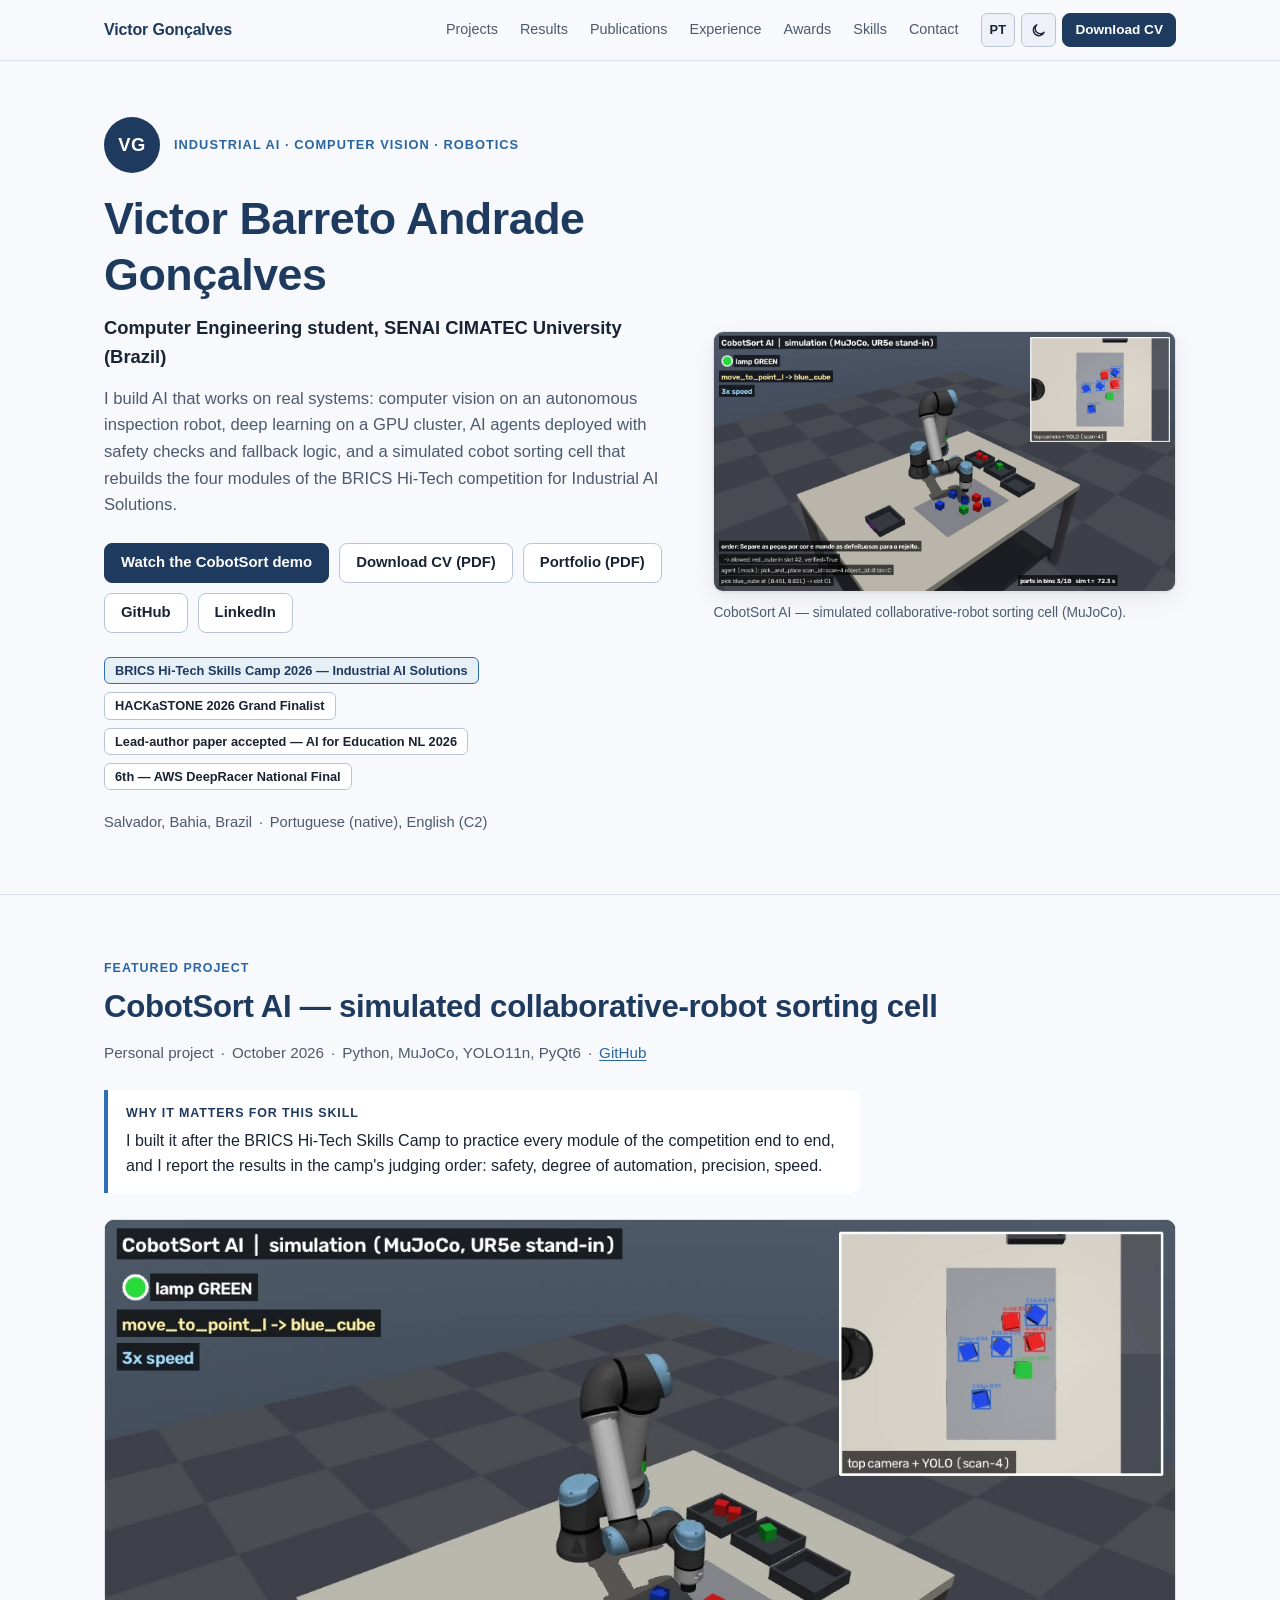
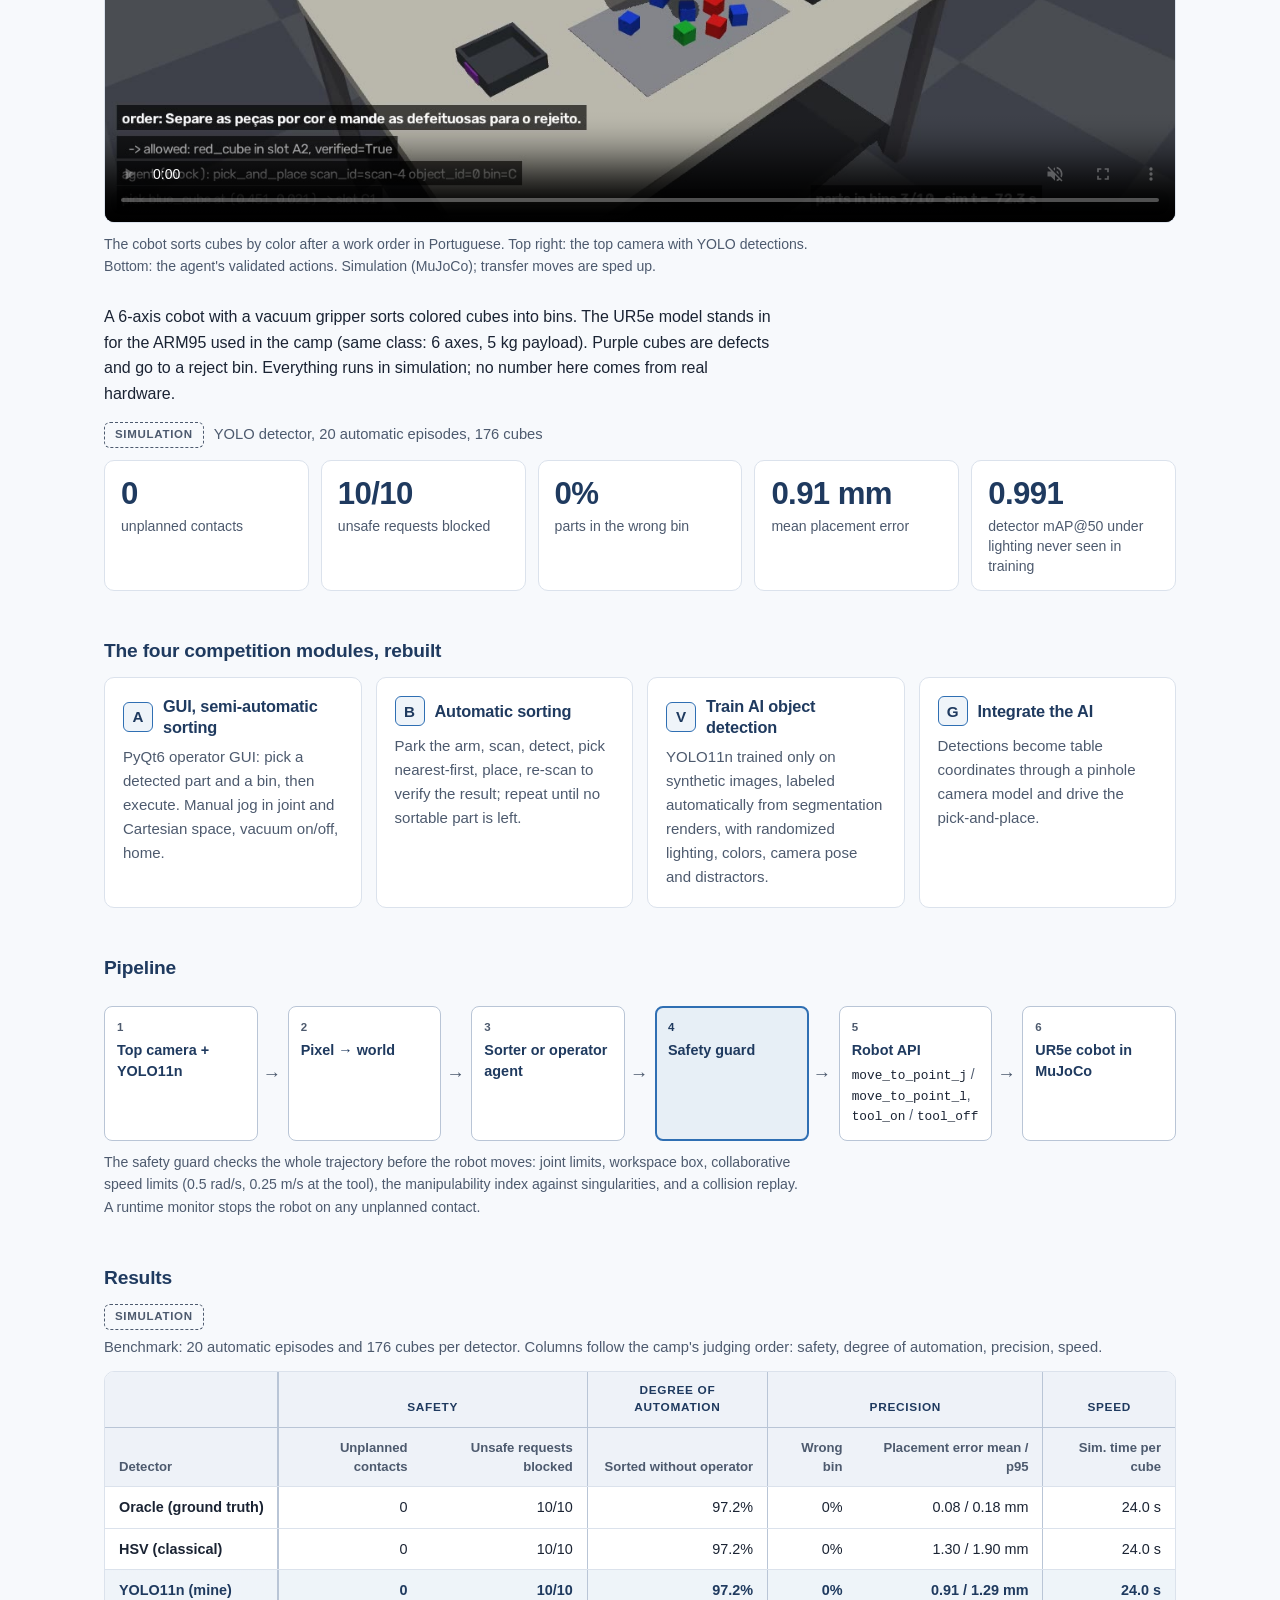
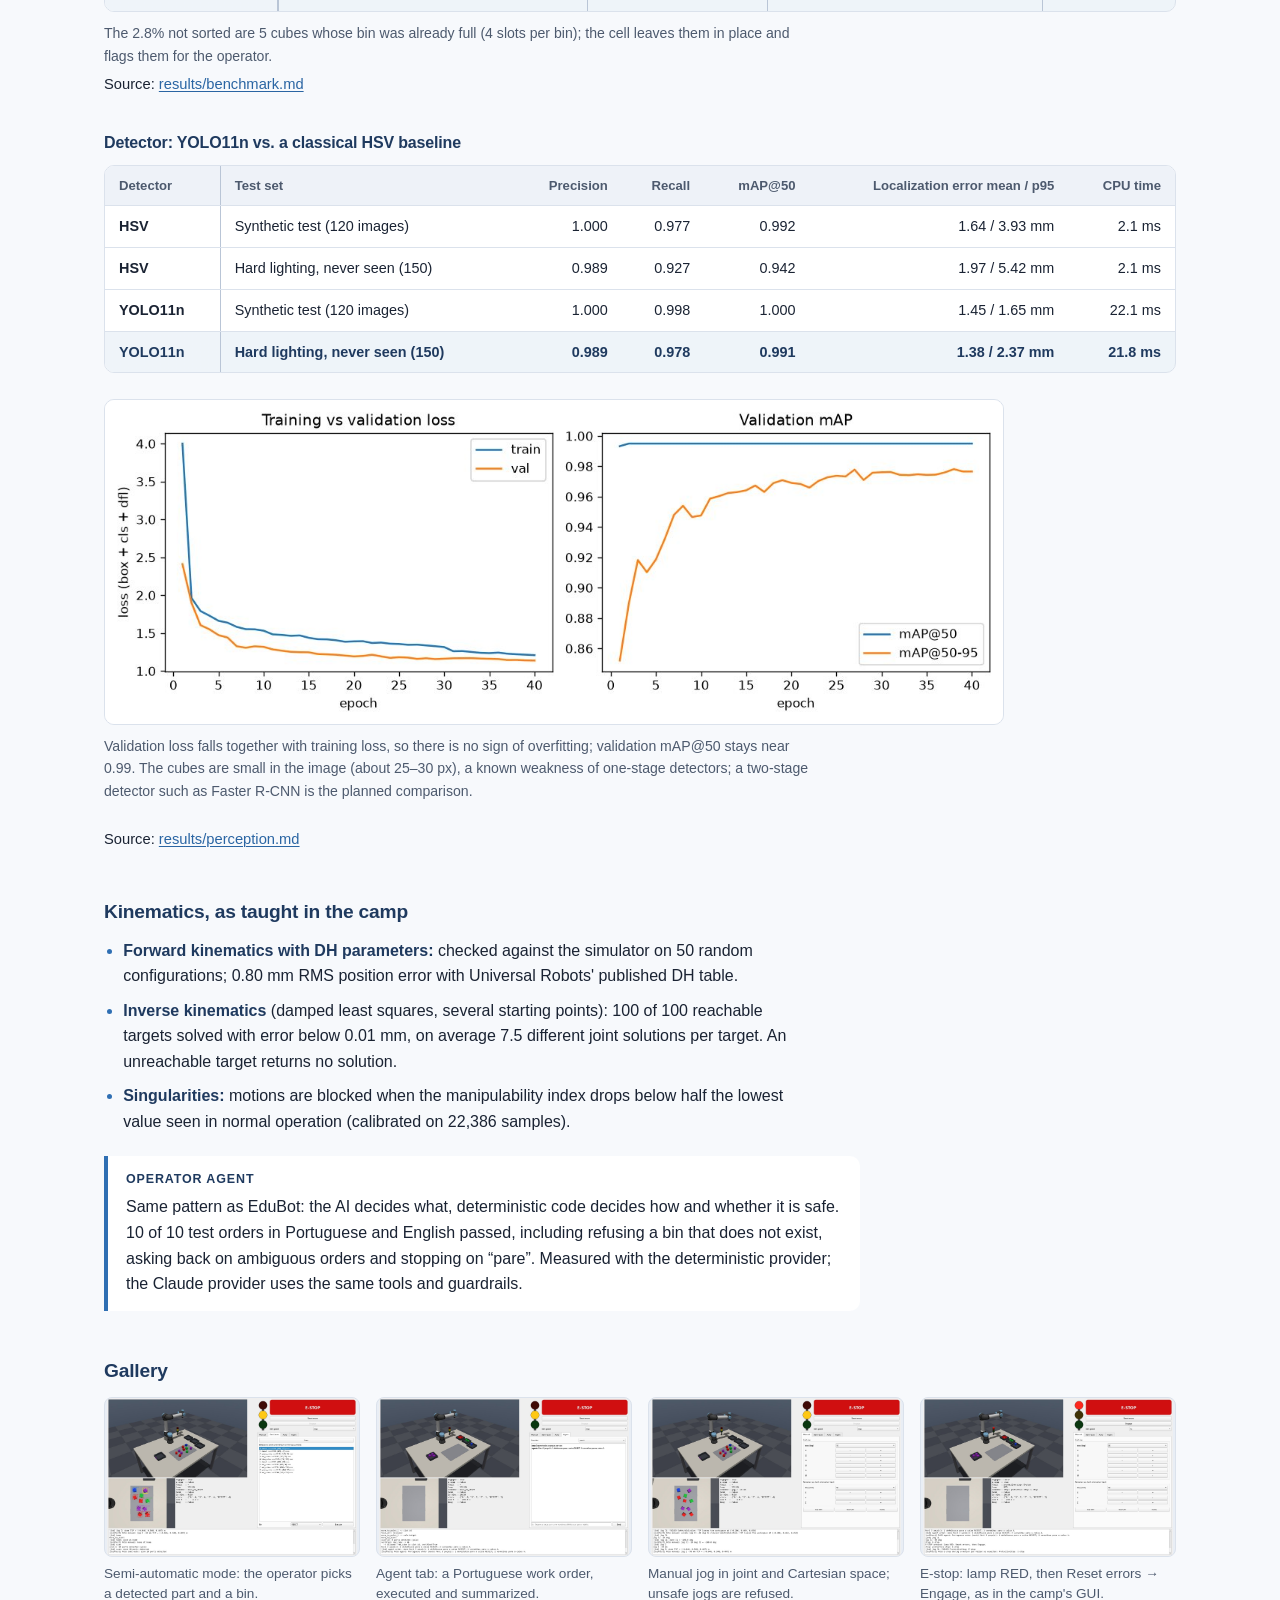
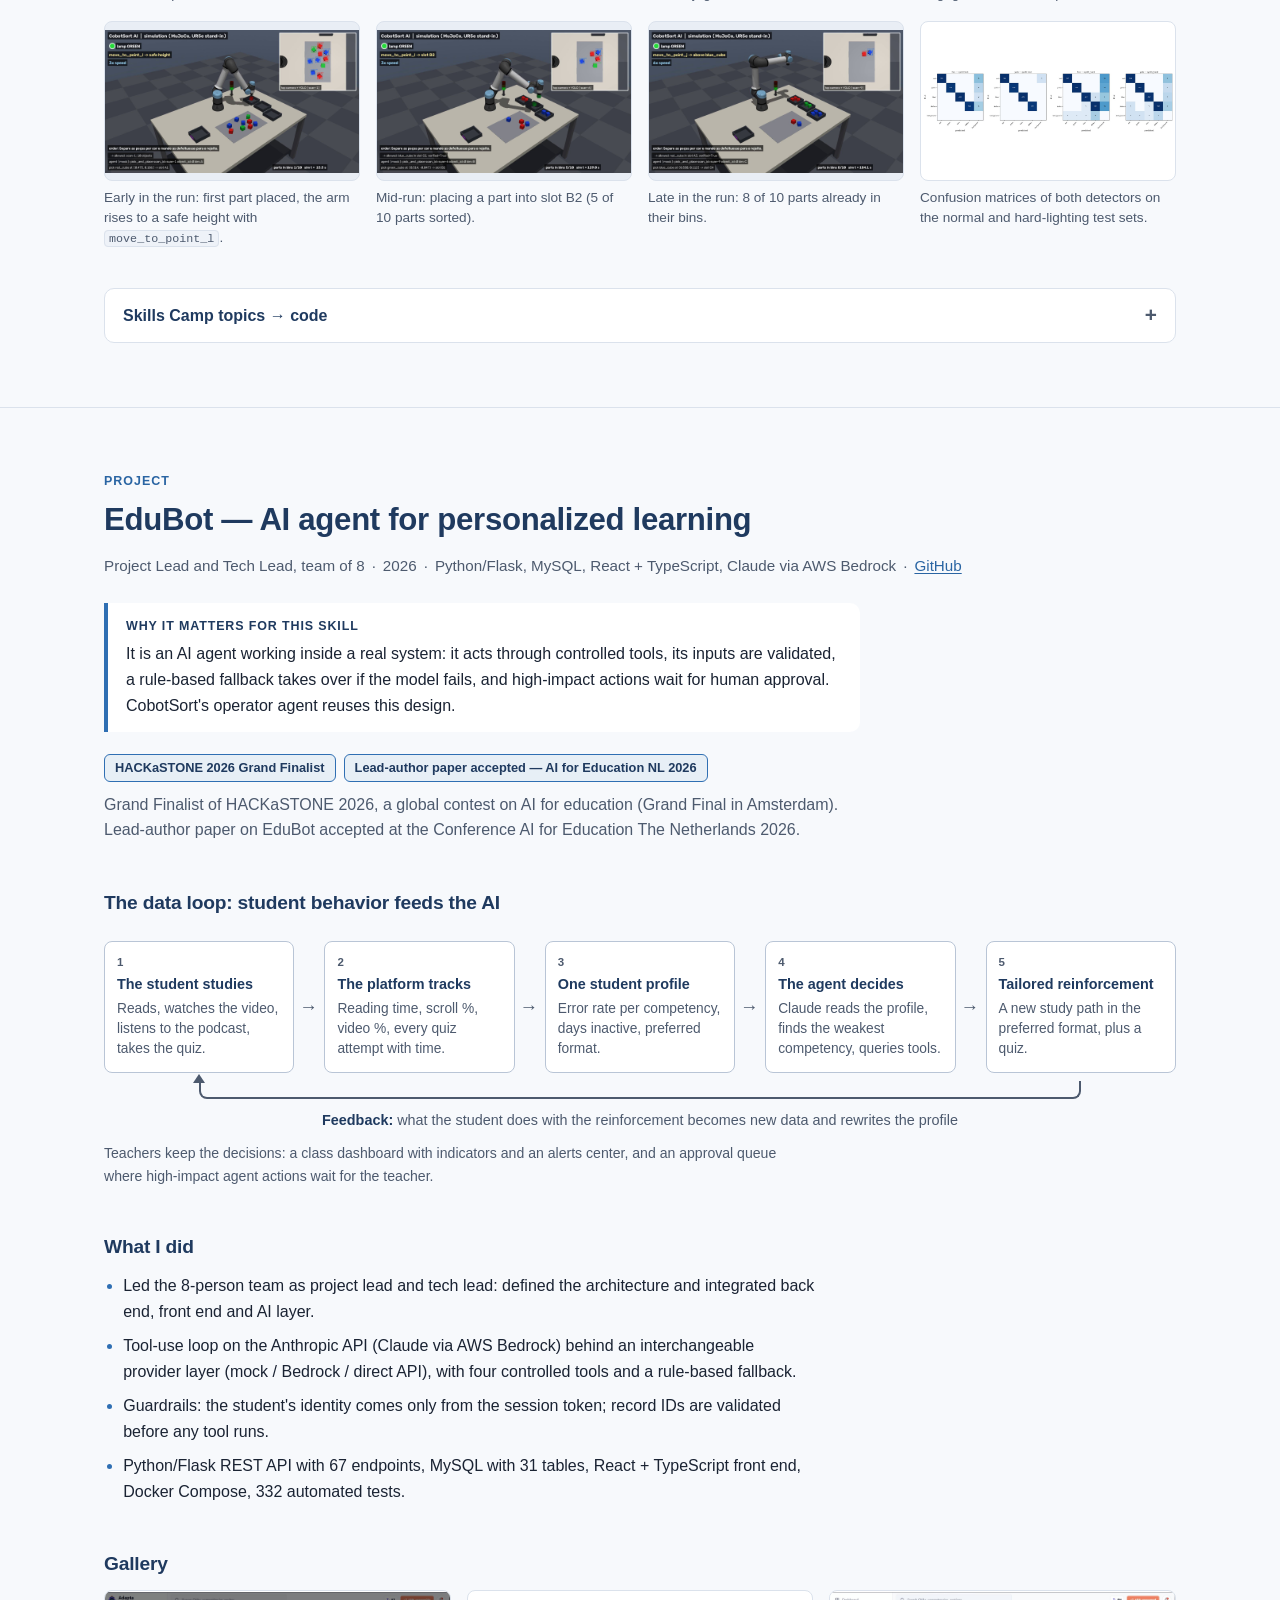
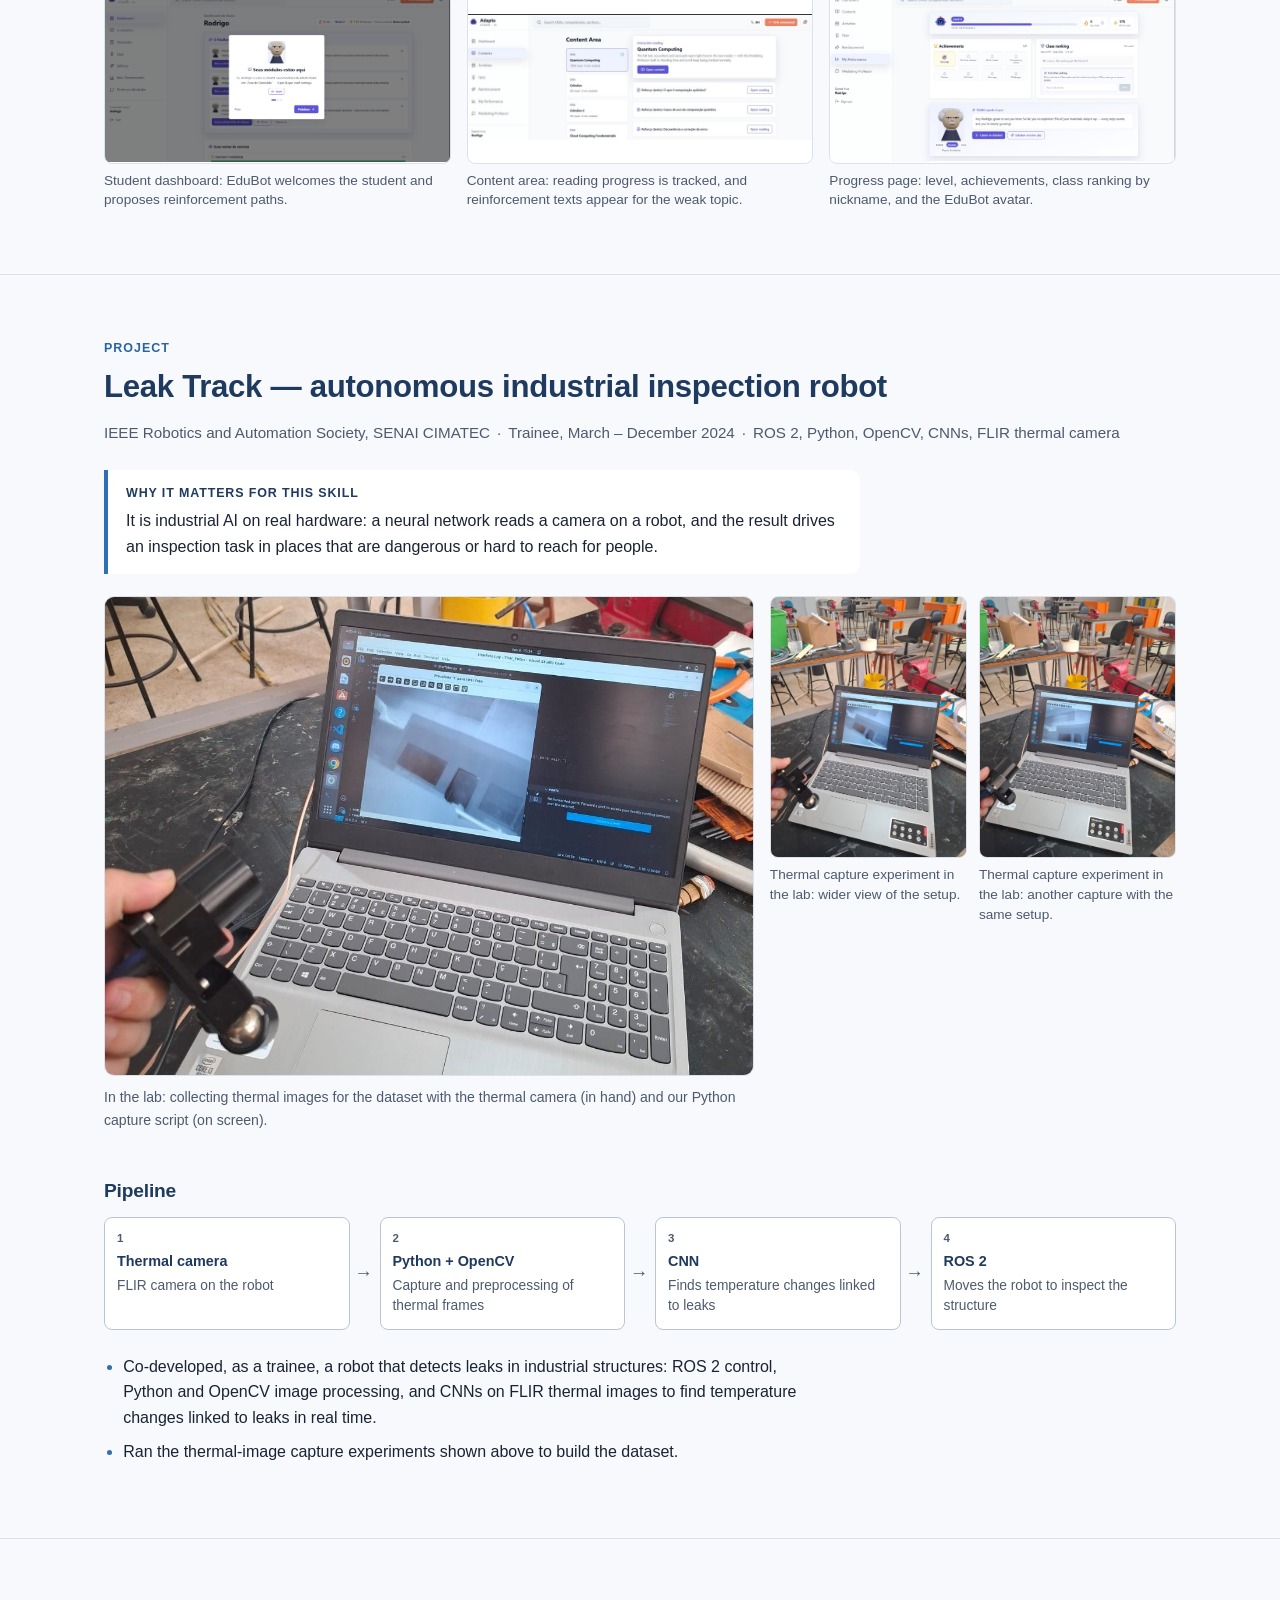
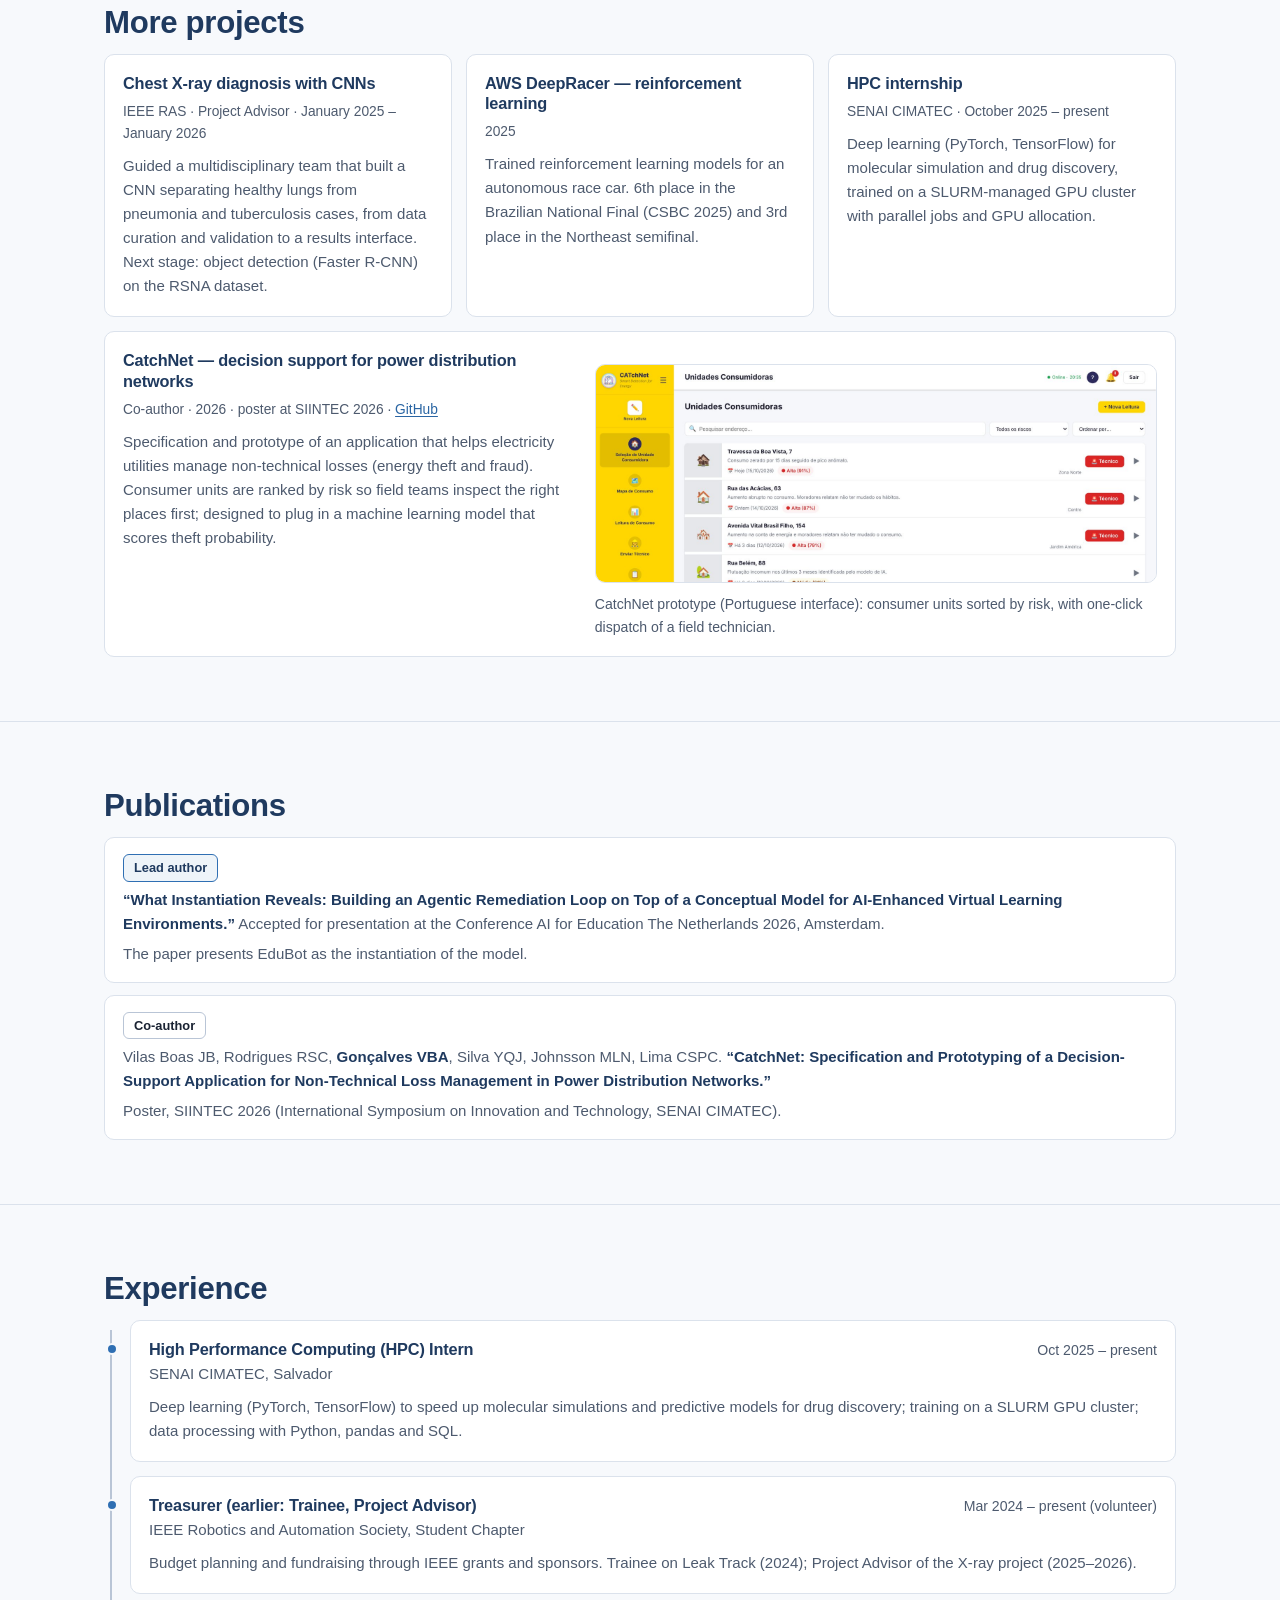
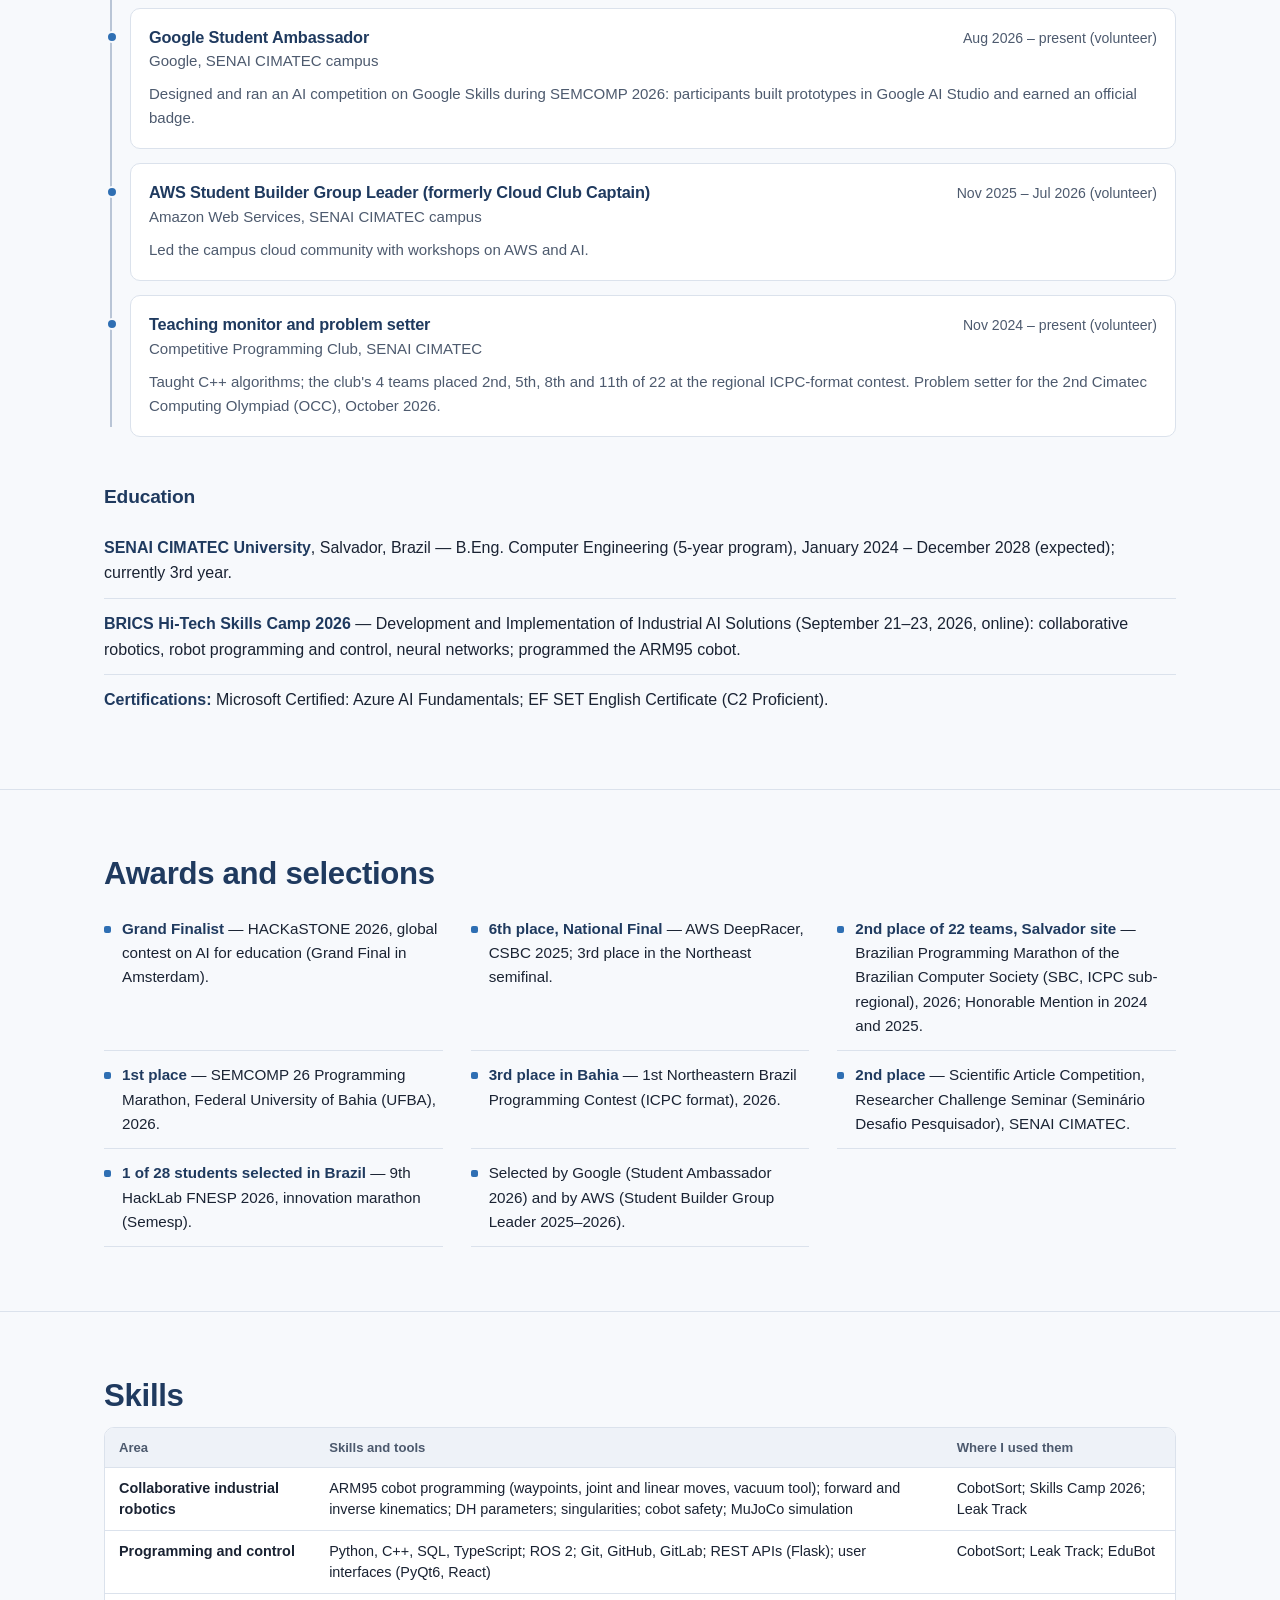
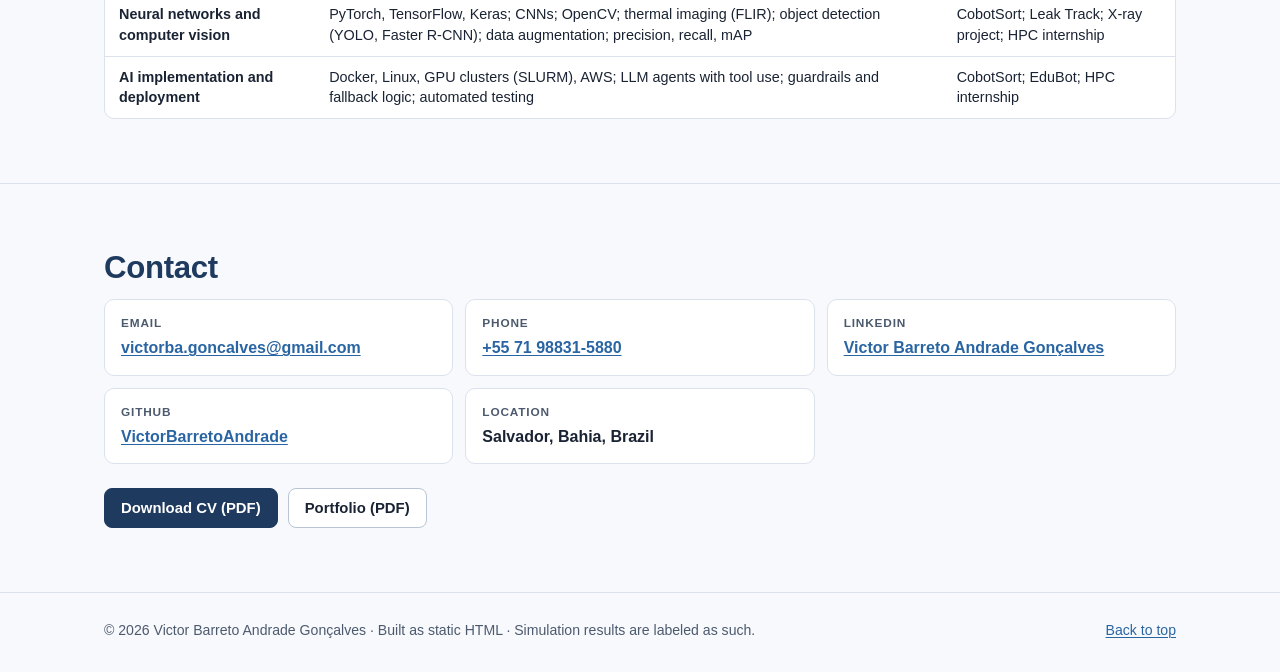
==== index.html @ f17658f4 "feat: add Portuguese translation through the language toggle Every translatable element carries data" ====
<!DOCTYPE html>
<html lang="en">
<head>
<meta charset="utf-8">
<meta name="viewport" content="width=device-width, initial-scale=1">
<title data-en="Victor Barreto Andrade Gonçalves — Industrial AI Portfolio" data-pt="Victor Barreto Andrade Gonçalves — Portfólio de IA Industrial">Victor Barreto Andrade Gonçalves — Industrial AI Portfolio</title>
<meta name="description" content="Computer Engineering student building AI for real systems: a simulated cobot sorting cell with YOLO and safety-first control, an AI agent deployed with guardrails, and computer vision on an inspection robot.">
<meta name="author" content="Victor Barreto Andrade Gonçalves">
<meta name="color-scheme" content="dark light">
<link rel="canonical" href="https://portifolio-one-zeta-47.vercel.app/">
<meta property="og:type" content="website">
<meta property="og:url" content="https://portifolio-one-zeta-47.vercel.app/">
<meta property="og:title" content="Victor Barreto Andrade Gonçalves — Industrial AI Portfolio">
<meta property="og:description" content="Computer Engineering student building AI for real systems: a simulated cobot sorting cell with YOLO and safety-first control, an AI agent deployed with guardrails, and computer vision on an inspection robot.">
<meta property="og:image" content="https://portifolio-one-zeta-47.vercel.app/assets/img/og-image.jpg">
<meta property="og:image:width" content="1200">
<meta property="og:image:height" content="630">
<meta property="og:image:alt" content="CobotSort AI simulation: the cobot sorts cubes by color; top right, the top camera with YOLO detections.">
<meta name="twitter:card" content="summary_large_image">
<meta name="twitter:title" content="Victor Barreto Andrade Gonçalves — Industrial AI Portfolio">
<meta name="twitter:description" content="Computer Engineering student building AI for real systems: a simulated cobot sorting cell with YOLO and safety-first control, an AI agent deployed with guardrails, and computer vision on an inspection robot.">
<meta name="twitter:image" content="https://portifolio-one-zeta-47.vercel.app/assets/img/og-image.jpg">
<link rel="icon" type="image/svg+xml" href="data:image/svg+xml,%3Csvg xmlns='http://www.w3.org/2000/svg' viewBox='0 0 64 64'%3E%3Crect width='64' height='64' rx='14' fill='%23ffffff'/%3E%3Crect x='2' y='2' width='60' height='60' rx='12' fill='none' stroke='%231F3A5F' stroke-width='3'/%3E%3Ctext x='32' y='43' font-family='Arial,Helvetica,sans-serif' font-size='27' font-weight='700' text-anchor='middle' fill='%231F3A5F'%3EVG%3C/text%3E%3C/svg%3E">
<link rel="stylesheet" href="assets/css/site.css">
<script src="assets/js/site.js"></script>
</head>
<body id="top">
<a class="skip-link" href="#main" data-en="Skip to content" data-pt="Pular para o conteúdo">Skip to content</a>

<header class="site-header">
  <div class="wrap nav">
    <a class="brand" href="#top">Victor Gonçalves</a>
    <nav class="nav-main" aria-label="Sections" data-i18n-attr="aria-label" data-en-aria-label="Sections" data-pt-aria-label="Seções">
      <ul class="nav-links" id="navLinks">
        <li><a href="#cobotsort" data-en="Projects" data-pt="Projetos">Projects</a></li>
        <li><a href="#results" data-en="Results" data-pt="Resultados">Results</a></li>
        <li><a href="#publications" data-en="Publications" data-pt="Publicações">Publications</a></li>
        <li><a href="#experience" data-en="Experience" data-pt="Experiência">Experience</a></li>
        <li><a href="#awards" data-en="Awards" data-pt="Prêmios">Awards</a></li>
        <li><a href="#skills" data-en="Skills" data-pt="Competências">Skills</a></li>
        <li><a href="#contact" data-en="Contact" data-pt="Contato">Contact</a></li>
      </ul>
    </nav>
    <div class="nav-tools">
      <button class="tool-btn" id="langBtn" type="button" data-en="PT" data-pt="EN"
              aria-label="Ver em português" title="Ver em português" data-i18n-attr="aria-label title"
              data-en-aria-label="Ver em português" data-pt-aria-label="View in English"
              data-en-title="Ver em português" data-pt-title="View in English">PT</button>
      <button class="tool-btn theme-btn" id="themeBtn" type="button" aria-label="Switch theme" title="Switch theme"
              data-en-label-light="Switch to light theme" data-en-label-dark="Switch to dark theme"
              data-pt-label-light="Mudar para o tema claro" data-pt-label-dark="Mudar para o tema escuro">
        <svg class="icon-sun" viewBox="0 0 24 24" aria-hidden="true" fill="none" stroke="currentColor" stroke-width="2" stroke-linecap="round"><circle cx="12" cy="12" r="4"/><path d="M12 2v2M12 20v2M4.9 4.9l1.4 1.4M17.7 17.7l1.4 1.4M2 12h2M20 12h2M4.9 19.1l1.4-1.4M17.7 6.3l1.4-1.4"/></svg>
        <svg class="icon-moon" viewBox="0 0 24 24" aria-hidden="true" fill="none" stroke="currentColor" stroke-width="2" stroke-linecap="round" stroke-linejoin="round"><path d="M20 14.5A8 8 0 1 1 9.5 4a6.5 6.5 0 0 0 10.5 10.5z"/></svg>
      </button>
      <a class="btn btn-primary btn-sm" href="assets/docs/Victor_Goncalves_CV.pdf" target="_blank" rel="noopener" data-en="&lt;span class=&quot;cv-long&quot;&gt;Download&amp;nbsp;&lt;/span&gt;CV" data-pt="&lt;span class=&quot;cv-long&quot;&gt;Baixar&amp;nbsp;&lt;/span&gt;CV"><span class="cv-long">Download&nbsp;</span>CV</a>
      <button class="tool-btn menu-btn" id="menuBtn" type="button" aria-expanded="false" aria-controls="navLinks" aria-label="Menu">
        <svg viewBox="0 0 24 24" aria-hidden="true" fill="none" stroke="currentColor" stroke-width="2" stroke-linecap="round"><path d="M4 7h16M4 12h16M4 17h16"/></svg>
      </button>
    </div>
  </div>
</header>

<main id="main">

<!-- ===================== Hero ===================== -->
<section class="hero" aria-labelledby="hero-name">
  <div class="wrap hero-grid">
    <div>
      <div class="hero-id">
        <div class="avatar" aria-hidden="true">VG</div>
        <p class="eyebrow" data-en="Industrial AI · Computer vision · Robotics" data-pt="IA industrial · Visão computacional · Robótica">Industrial AI · Computer vision · Robotics</p>
      </div>
      <h1 id="hero-name">Victor Barreto Andrade Gonçalves</h1>
      <p class="role" data-en="Computer Engineering student, SENAI CIMATEC University (Brazil)" data-pt="Estudante de Engenharia da Computação no SENAI CIMATEC (Brasil)">Computer Engineering student, SENAI CIMATEC University (Brazil)</p>
      <p class="lede" data-en="I build AI that works on real systems: computer vision on an autonomous inspection robot, deep learning on a GPU cluster, AI agents deployed with safety checks and fallback logic, and a simulated cobot sorting cell that rebuilds the four modules of the BRICS Hi-Tech competition for Industrial AI Solutions." data-pt="Construo IA que funciona em sistemas reais: visão computacional em um robô autônomo de inspeção, deep learning em um cluster de GPUs, agentes de IA implantados com verificações de segurança e lógica de fallback, e uma célula robótica colaborativa simulada que reconstrói os quatro módulos da competição BRICS Hi-Tech de Soluções de IA Industrial.">I build AI that works on real systems: computer vision on an autonomous inspection robot, deep learning on a GPU cluster, AI agents deployed with safety checks and fallback logic, and a simulated cobot sorting cell that rebuilds the four modules of the BRICS Hi-Tech competition for Industrial AI Solutions.</p>
      <div class="actions">
        <a class="btn btn-primary" href="#demo" data-en="Watch the CobotSort demo" data-pt="Assistir à demo do CobotSort">Watch the CobotSort demo</a>
        <a class="btn" href="assets/docs/Victor_Goncalves_CV.pdf" target="_blank" rel="noopener" data-en="Download CV (PDF)" data-pt="Baixar currículo (PDF)">Download CV (PDF)</a>
        <a class="btn" href="assets/docs/Victor_Goncalves_Portfolio.pdf" target="_blank" rel="noopener" data-en="Portfolio (PDF)" data-pt="Portfólio (PDF)">Portfolio (PDF)</a>
        <a class="btn" href="https://github.com/VictorBarretoAndrade" target="_blank" rel="noopener">GitHub</a>
        <a class="btn" href="https://www.linkedin.com/in/victor-barreto-andrade-gon%C3%A7alves-8148872ba/" target="_blank" rel="noopener">LinkedIn</a>
      </div>
      <ul class="badges" aria-label="Highlights" data-i18n-attr="aria-label" data-en-aria-label="Highlights" data-pt-aria-label="Destaques">
        <li class="badge badge-accent" data-en="BRICS Hi-Tech Skills Camp 2026 — Industrial AI Solutions" data-pt="BRICS Hi-Tech Skills Camp 2026 — Soluções de IA Industrial">BRICS Hi-Tech Skills Camp 2026 — Industrial AI Solutions</li>
        <li class="badge" data-en="HACKaSTONE 2026 Grand Finalist" data-pt="Grande finalista do HACKaSTONE 2026">HACKaSTONE 2026 Grand Finalist</li>
        <li class="badge" data-en="Lead-author paper accepted — AI for Education NL 2026" data-pt="Artigo como autor principal aceito — AI for Education NL 2026">Lead-author paper accepted — AI for Education NL 2026</li>
        <li class="badge" data-en="6th — AWS DeepRacer National Final" data-pt="6º lugar — Final Nacional AWS DeepRacer">6th — AWS DeepRacer National Final</li>
      </ul>
      <ul class="meta-row">
        <li data-en="Salvador, Bahia, Brazil" data-pt="Salvador, Bahia, Brasil">Salvador, Bahia, Brazil</li>
        <li data-en="Portuguese (native), English (C2)" data-pt="Português (nativo), inglês (C2)">Portuguese (native), English (C2)</li>
      </ul>
    </div>
    <figure class="hero-figure">
      <a href="#demo">
        <img src="assets/img/cobotsort/hero.jpg" width="1280" height="720" fetchpriority="high"
             alt="CobotSort AI simulation: the cobot sorts cubes by color; top right, the top camera with YOLO detections." data-i18n-attr="alt" data-en-alt="CobotSort AI simulation: the cobot sorts cubes by color; top right, the top camera with YOLO detections." data-pt-alt="Simulação do CobotSort AI: o cobot separa cubos por cor; no canto superior direito, a câmera superior com as detecções do YOLO.">
      </a>
      <figcaption data-en="CobotSort AI — simulated collaborative-robot sorting cell (MuJoCo)." data-pt="CobotSort AI — célula de separação simulada com robô colaborativo (MuJoCo).">CobotSort AI — simulated collaborative-robot sorting cell (MuJoCo).</figcaption>
    </figure>
  </div>
</section>

<!-- ===================== CobotSort AI ===================== -->
<section class="section case" id="cobotsort" aria-labelledby="cobotsort-title">
  <div class="wrap">
    <p class="kicker" data-en="Featured project" data-pt="Projeto em destaque">Featured project</p>
    <h2 class="section-title" id="cobotsort-title" data-en="CobotSort AI — simulated collaborative-robot sorting cell" data-pt="CobotSort AI — célula de separação simulada com robô colaborativo">CobotSort AI — simulated collaborative-robot sorting cell</h2>
    <ul class="meta-line">
      <li data-en="Personal project" data-pt="Projeto pessoal">Personal project</li>
      <li data-en="October 2026" data-pt="Outubro de 2026">October 2026</li>
      <li>Python, MuJoCo, YOLO11n, PyQt6</li>
      <li><a href="https://github.com/VictorBarretoAndrade/BRICS_CobotSort" target="_blank" rel="noopener">GitHub</a></li>
    </ul>

    <div class="callout" role="note">
      <span class="callout-title" data-en="Why it matters for this skill" data-pt="Por que importa para esta competência">Why it matters for this skill</span>
      <p data-en="I built it after the BRICS Hi-Tech Skills Camp to practice every module of the competition end to end, and I report the results in the camp&#x27;s judging order: safety, degree of automation, precision, speed." data-pt="Construí o projeto depois do BRICS Hi-Tech Skills Camp para praticar cada módulo da competição de ponta a ponta, e apresento os resultados na ordem de avaliação do camp: segurança, grau de automação, precisão, velocidade.">I built it after the BRICS Hi-Tech Skills Camp to practice every module of the competition end to end, and I report the results in the camp's judging order: safety, degree of automation, precision, speed.</p>
    </div>

    <figure class="figure" id="demo">
      <div class="frame">
        <video autoplay muted loop playsinline controls preload="metadata" width="1280" height="720"
               poster="assets/media/cobotsort-demo-poster.jpg" aria-describedby="demo-caption">
          <source src="assets/media/cobotsort-demo.mp4" type="video/mp4">
          <a href="assets/media/cobotsort-demo.mp4" data-en="CobotSort demo video (MP4)" data-pt="Vídeo de demonstração do CobotSort (MP4)">CobotSort demo video (MP4)</a>
        </video>
      </div>
      <figcaption id="demo-caption" data-en="The cobot sorts cubes by color after a work order in Portuguese. Top right: the top camera with YOLO detections. Bottom: the agent&#x27;s validated actions. Simulation (MuJoCo); transfer moves are sped up." data-pt="O cobot separa cubos por cor após uma ordem de trabalho em português. No canto superior direito: a câmera superior com as detecções do YOLO. Embaixo: as ações validadas do agente. Simulação (MuJoCo); os movimentos de transferência estão acelerados.">The cobot sorts cubes by color after a work order in Portuguese. Top right: the top camera with YOLO detections. Bottom: the agent's validated actions. Simulation (MuJoCo); transfer moves are sped up.</figcaption>
    </figure>

    <p class="prose" data-en="A 6-axis cobot with a vacuum gripper sorts colored cubes into bins. The UR5e model stands in for the ARM95 used in the camp (same class: 6 axes, 5 kg payload). Purple cubes are defects and go to a reject bin. Everything runs in simulation; no number here comes from real hardware." data-pt="Um cobot de 6 eixos com garra a vácuo separa cubos coloridos em caixas. O modelo UR5e substitui o ARM95 usado no camp (mesma classe: 6 eixos, 5 kg de carga útil). Cubos roxos são defeituosos e vão para uma caixa de rejeito. Tudo roda em simulação; nenhum número aqui vem de hardware real.">A 6-axis cobot with a vacuum gripper sorts colored cubes into bins. The UR5e model stands in for the ARM95 used in the camp (same class: 6 axes, 5 kg payload). Purple cubes are defects and go to a reject bin. Everything runs in simulation; no number here comes from real hardware.</p>

    <p class="context"><span class="badge badge-sim" data-en="Simulation" data-pt="Simulação">Simulation</span> <span data-en="YOLO detector, 20 automatic episodes, 176 cubes" data-pt="Detector YOLO, 20 episódios automáticos, 176 cubos">YOLO detector, 20 automatic episodes, 176 cubes</span></p>
    <ul class="kpis">
      <li class="kpi"><span class="kpi-value">0</span><span class="kpi-label" data-en="unplanned contacts" data-pt="contatos não planejados">unplanned contacts</span></li>
      <li class="kpi"><span class="kpi-value">10/10</span><span class="kpi-label" data-en="unsafe requests blocked" data-pt="pedidos inseguros bloqueados">unsafe requests blocked</span></li>
      <li class="kpi"><span class="kpi-value">0%</span><span class="kpi-label" data-en="parts in the wrong bin" data-pt="peças na caixa errada">parts in the wrong bin</span></li>
      <li class="kpi"><span class="kpi-value" data-en="0.91 mm" data-pt="0,91 mm">0.91 mm</span><span class="kpi-label" data-en="mean placement error" data-pt="erro médio de posicionamento">mean placement error</span></li>
      <li class="kpi"><span class="kpi-value" data-en="0.991" data-pt="0,991">0.991</span><span class="kpi-label" data-en="detector mAP@50 under lighting never seen in training" data-pt="mAP@50 do detector sob iluminação nunca vista no treino">detector mAP@50 under lighting never seen in training</span></li>
    </ul>

    <h3 class="sub-title" data-en="The four competition modules, rebuilt" data-pt="Os quatro módulos da competição, reconstruídos">The four competition modules, rebuilt</h3>
    <ul class="cards">
      <li class="card">
        <h4 class="module-head"><span class="module-letter" data-en="&lt;span class=&quot;visually-hidden&quot;&gt;Module &lt;/span&gt;A" data-pt="&lt;span class=&quot;visually-hidden&quot;&gt;Módulo &lt;/span&gt;A"><span class="visually-hidden">Module </span>A</span><span data-en="GUI, semi-automatic sorting" data-pt="GUI, separação semiautomática">GUI, semi-automatic sorting</span></h4>
        <p data-en="PyQt6 operator GUI: pick a detected part and a bin, then execute. Manual jog in joint and Cartesian space, vacuum on/off, home." data-pt="GUI de operador em PyQt6: escolher uma peça detectada e uma caixa, depois executar. Jog manual no espaço articular e cartesiano, vácuo liga/desliga, home.">PyQt6 operator GUI: pick a detected part and a bin, then execute. Manual jog in joint and Cartesian space, vacuum on/off, home.</p>
      </li>
      <li class="card">
        <h4 class="module-head"><span class="module-letter" data-en="&lt;span class=&quot;visually-hidden&quot;&gt;Module &lt;/span&gt;B" data-pt="&lt;span class=&quot;visually-hidden&quot;&gt;Módulo &lt;/span&gt;B"><span class="visually-hidden">Module </span>B</span><span data-en="Automatic sorting" data-pt="Separação automática">Automatic sorting</span></h4>
        <p data-en="Park the arm, scan, detect, pick nearest-first, place, re-scan to verify the result; repeat until no sortable part is left." data-pt="Estacionar o braço, escanear, detectar, pegar a peça mais próxima primeiro, posicionar, escanear de novo para verificar o resultado; repetir até não restar peça separável.">Park the arm, scan, detect, pick nearest-first, place, re-scan to verify the result; repeat until no sortable part is left.</p>
      </li>
      <li class="card">
        <h4 class="module-head"><span class="module-letter" data-en="&lt;span class=&quot;visually-hidden&quot;&gt;Module &lt;/span&gt;V" data-pt="&lt;span class=&quot;visually-hidden&quot;&gt;Módulo &lt;/span&gt;V"><span class="visually-hidden">Module </span>V</span><span data-en="Train AI object detection" data-pt="Treinar a detecção de objetos por IA">Train AI object detection</span></h4>
        <p data-en="YOLO11n trained only on synthetic images, labeled automatically from segmentation renders, with randomized lighting, colors, camera pose and distractors." data-pt="YOLO11n treinado apenas com imagens sintéticas, rotuladas automaticamente a partir de renderizações de segmentação, com iluminação, cores, pose da câmera e distratores aleatorizados.">YOLO11n trained only on synthetic images, labeled automatically from segmentation renders, with randomized lighting, colors, camera pose and distractors.</p>
      </li>
      <li class="card">
        <h4 class="module-head"><span class="module-letter" data-en="&lt;span class=&quot;visually-hidden&quot;&gt;Module &lt;/span&gt;G" data-pt="&lt;span class=&quot;visually-hidden&quot;&gt;Módulo &lt;/span&gt;G"><span class="visually-hidden">Module </span>G</span><span data-en="Integrate the AI" data-pt="Integrar a IA">Integrate the AI</span></h4>
        <p data-en="Detections become table coordinates through a pinhole camera model and drive the pick-and-place." data-pt="As detecções viram coordenadas da mesa por meio de um modelo de câmera pinhole e comandam o pick-and-place.">Detections become table coordinates through a pinhole camera model and drive the pick-and-place.</p>
      </li>
    </ul>

    <h3 class="sub-title" data-en="Pipeline" data-pt="Fluxo">Pipeline</h3>
    <figure class="figure">
      <ol class="flow" aria-label="CobotSort pipeline" data-i18n-attr="aria-label" data-en-aria-label="CobotSort pipeline" data-pt-aria-label="Fluxo do CobotSort">
        <li><span class="step" aria-hidden="true">1</span><span class="step-title" data-en="Top camera + YOLO11n" data-pt="Câmera superior + YOLO11n">Top camera + YOLO11n</span></li>
        <li><span class="step" aria-hidden="true">2</span><span class="step-title" data-en="Pixel → world" data-pt="Pixel → mundo">Pixel → world</span></li>
        <li><span class="step" aria-hidden="true">3</span><span class="step-title" data-en="Sorter or operator agent" data-pt="Separador ou agente operador">Sorter or operator agent</span></li>
        <li class="is-key"><span class="step" aria-hidden="true">4</span><span class="step-title" data-en="Safety guard" data-pt="Guarda de segurança">Safety guard</span></li>
        <li><span class="step" aria-hidden="true">5</span><span class="step-title" data-en="Robot API" data-pt="API do robô">Robot API</span><span class="step-text"><code>move_to_point_j</code> / <code>move_to_point_l</code>, <code>tool_on</code> / <code>tool_off</code></span></li>
        <li><span class="step" aria-hidden="true">6</span><span class="step-title" data-en="UR5e cobot in MuJoCo" data-pt="Cobot UR5e no MuJoCo">UR5e cobot in MuJoCo</span></li>
      </ol>
      <figcaption data-en="The safety guard checks the whole trajectory before the robot moves: joint limits, workspace box, collaborative speed limits (0.5 rad/s, 0.25 m/s at the tool), the manipulability index against singularities, and a collision replay. A runtime monitor stops the robot on any unplanned contact." data-pt="A guarda de segurança verifica a trajetória inteira antes de o robô se mover: limites das juntas, caixa do espaço de trabalho, limites de velocidade colaborativa (0,5 rad/s, 0,25 m/s na ferramenta), o índice de manipulabilidade contra singularidades e uma reprodução de colisões. Um monitor em tempo de execução para o robô em qualquer contato não planejado.">The safety guard checks the whole trajectory before the robot moves: joint limits, workspace box, collaborative speed limits (0.5 rad/s, 0.25 m/s at the tool), the manipulability index against singularities, and a collision replay. A runtime monitor stops the robot on any unplanned contact.</figcaption>
    </figure>

    <!-- ===================== Results ===================== -->
    <section id="results" aria-labelledby="results-title">
      <h3 class="sub-title" id="results-title" data-en="Results" data-pt="Resultados">Results</h3>
      <p class="context"><span class="badge badge-sim" data-en="Simulation" data-pt="Simulação">Simulation</span> <span data-en="Benchmark: 20 automatic episodes and 176 cubes per detector. Columns follow the camp&#x27;s judging order: safety, degree of automation, precision, speed." data-pt="Benchmark: 20 episódios automáticos e 176 cubos por detector. As colunas seguem a ordem de avaliação do camp: segurança, grau de automação, precisão, velocidade.">Benchmark: 20 automatic episodes and 176 cubes per detector. Columns follow the camp's judging order: safety, degree of automation, precision, speed.</span></p>
      <div class="table-wrap" role="region" aria-labelledby="bench-caption" tabindex="0">
        <table class="data data-wide">
          <caption id="bench-caption" class="visually-hidden" data-en="Benchmark: 20 automatic episodes and 176 cubes per detector" data-pt="Benchmark: 20 episódios automáticos e 176 cubos por detector">Benchmark: 20 automatic episodes and 176 cubes per detector</caption>
          <colgroup span="1"></colgroup>
          <colgroup span="2"></colgroup>
          <colgroup span="1"></colgroup>
          <colgroup span="2"></colgroup>
          <colgroup span="1"></colgroup>
          <thead>
            <tr class="group">
              <td></td>
              <th scope="colgroup" colspan="2" class="group-sep" data-en="Safety" data-pt="Segurança">Safety</th>
              <th scope="colgroup" class="group-sep" data-en="Degree of automation" data-pt="Grau de automação">Degree of automation</th>
              <th scope="colgroup" colspan="2" class="group-sep" data-en="Precision" data-pt="Precisão">Precision</th>
              <th scope="colgroup" class="group-sep" data-en="Speed" data-pt="Velocidade">Speed</th>
            </tr>
            <tr>
              <th scope="col">Detector</th>
              <th scope="col" class="num group-sep" data-en="Unplanned contacts" data-pt="Contatos não planejados">Unplanned contacts</th>
              <th scope="col" class="num" data-en="Unsafe requests blocked" data-pt="Pedidos inseguros bloqueados">Unsafe requests blocked</th>
              <th scope="col" class="num group-sep" data-en="Sorted without operator" data-pt="Separadas sem operador">Sorted without operator</th>
              <th scope="col" class="num group-sep" data-en="Wrong bin" data-pt="Caixa errada">Wrong bin</th>
              <th scope="col" class="num" data-en="Placement error mean / p95" data-pt="Erro de posicionamento média / p95">Placement error mean / p95</th>
              <th scope="col" class="num group-sep" data-en="Sim. time per cube" data-pt="Tempo sim. por cubo">Sim. time per cube</th>
            </tr>
          </thead>
          <tbody>
            <tr>
              <th scope="row" data-en="Oracle (ground truth)" data-pt="Oráculo (ground truth)">Oracle (ground truth)</th>
              <td class="num group-sep">0</td><td class="num">10/10</td>
              <td class="num group-sep" data-en="97.2%" data-pt="97,2%">97.2%</td>
              <td class="num group-sep">0%</td><td class="num" data-en="0.08 / 0.18 mm" data-pt="0,08 / 0,18 mm">0.08 / 0.18 mm</td>
              <td class="num group-sep" data-en="24.0 s" data-pt="24,0 s">24.0 s</td>
            </tr>
            <tr>
              <th scope="row" data-en="HSV (classical)" data-pt="HSV (clássico)">HSV (classical)</th>
              <td class="num group-sep">0</td><td class="num">10/10</td>
              <td class="num group-sep" data-en="97.2%" data-pt="97,2%">97.2%</td>
              <td class="num group-sep">0%</td><td class="num" data-en="1.30 / 1.90 mm" data-pt="1,30 / 1,90 mm">1.30 / 1.90 mm</td>
              <td class="num group-sep" data-en="24.0 s" data-pt="24,0 s">24.0 s</td>
            </tr>
            <tr class="mine">
              <th scope="row" data-en="YOLO11n (mine)" data-pt="YOLO11n (meu)">YOLO11n (mine)</th>
              <td class="num group-sep">0</td><td class="num">10/10</td>
              <td class="num group-sep" data-en="97.2%" data-pt="97,2%">97.2%</td>
              <td class="num group-sep">0%</td><td class="num" data-en="0.91 / 1.29 mm" data-pt="0,91 / 1,29 mm">0.91 / 1.29 mm</td>
              <td class="num group-sep" data-en="24.0 s" data-pt="24,0 s">24.0 s</td>
            </tr>
          </tbody>
        </table>
      </div>
      <p class="table-note" data-en="The 2.8% not sorted are 5 cubes whose bin was already full (4 slots per bin); the cell leaves them in place and flags them for the operator." data-pt="Os 2,8% não separados são 5 cubos cuja caixa já estava cheia (4 vagas por caixa); a célula os deixa no lugar e sinaliza para o operador.">The 2.8% not sorted are 5 cubes whose bin was already full (4 slots per bin); the cell leaves them in place and flags them for the operator.</p>
      <p class="source-link" data-en="Source: &lt;a href=&quot;https://github.com/VictorBarretoAndrade/BRICS_CobotSort/blob/main/results/benchmark.md&quot; target=&quot;_blank&quot; rel=&quot;noopener&quot;&gt;results/benchmark.md&lt;/a&gt;" data-pt="Fonte: &lt;a href=&quot;https://github.com/VictorBarretoAndrade/BRICS_CobotSort/blob/main/results/benchmark.md&quot; target=&quot;_blank&quot; rel=&quot;noopener&quot;&gt;results/benchmark.md&lt;/a&gt;">Source: <a href="https://github.com/VictorBarretoAndrade/BRICS_CobotSort/blob/main/results/benchmark.md" target="_blank" rel="noopener">results/benchmark.md</a></p>

      <h4 class="minor-title" data-en="Detector: YOLO11n vs. a classical HSV baseline" data-pt="Detector: YOLO11n vs. uma linha de base clássica HSV">Detector: YOLO11n vs. a classical HSV baseline</h4>
      <div class="table-wrap" role="region" aria-labelledby="det-caption" tabindex="0">
        <table class="data data-wide">
          <caption id="det-caption" class="visually-hidden" data-en="Detector: YOLO11n vs. a classical HSV baseline" data-pt="Detector: YOLO11n vs. uma linha de base clássica HSV">Detector: YOLO11n vs. a classical HSV baseline</caption>
          <thead>
            <tr>
              <th scope="col">Detector</th>
              <th scope="col" data-en="Test set" data-pt="Conjunto de teste">Test set</th>
              <th scope="col" class="num" data-en="Precision" data-pt="Precisão">Precision</th>
              <th scope="col" class="num" data-en="Recall" data-pt="Revocação">Recall</th>
              <th scope="col" class="num">mAP@50</th>
              <th scope="col" class="num" data-en="Localization error mean / p95" data-pt="Erro de localização média / p95">Localization error mean / p95</th>
              <th scope="col" class="num" data-en="CPU time" data-pt="Tempo de CPU">CPU time</th>
            </tr>
          </thead>
          <tbody>
            <tr>
              <th scope="row">HSV</th><td data-en="Synthetic test (120 images)" data-pt="Teste sintético (120 imagens)">Synthetic test (120 images)</td>
              <td class="num" data-en="1.000" data-pt="1,000">1.000</td><td class="num" data-en="0.977" data-pt="0,977">0.977</td><td class="num" data-en="0.992" data-pt="0,992">0.992</td><td class="num" data-en="1.64 / 3.93 mm" data-pt="1,64 / 3,93 mm">1.64 / 3.93 mm</td><td class="num" data-en="2.1 ms" data-pt="2,1 ms">2.1 ms</td>
            </tr>
            <tr>
              <th scope="row">HSV</th><td data-en="Hard lighting, never seen (150)" data-pt="Iluminação difícil, nunca vista (150)">Hard lighting, never seen (150)</td>
              <td class="num" data-en="0.989" data-pt="0,989">0.989</td><td class="num" data-en="0.927" data-pt="0,927">0.927</td><td class="num" data-en="0.942" data-pt="0,942">0.942</td><td class="num" data-en="1.97 / 5.42 mm" data-pt="1,97 / 5,42 mm">1.97 / 5.42 mm</td><td class="num" data-en="2.1 ms" data-pt="2,1 ms">2.1 ms</td>
            </tr>
            <tr>
              <th scope="row">YOLO11n</th><td data-en="Synthetic test (120 images)" data-pt="Teste sintético (120 imagens)">Synthetic test (120 images)</td>
              <td class="num" data-en="1.000" data-pt="1,000">1.000</td><td class="num" data-en="0.998" data-pt="0,998">0.998</td><td class="num" data-en="1.000" data-pt="1,000">1.000</td><td class="num" data-en="1.45 / 1.65 mm" data-pt="1,45 / 1,65 mm">1.45 / 1.65 mm</td><td class="num" data-en="22.1 ms" data-pt="22,1 ms">22.1 ms</td>
            </tr>
            <tr class="mine">
              <th scope="row">YOLO11n</th><td data-en="Hard lighting, never seen (150)" data-pt="Iluminação difícil, nunca vista (150)">Hard lighting, never seen (150)</td>
              <td class="num" data-en="0.989" data-pt="0,989">0.989</td><td class="num" data-en="0.978" data-pt="0,978">0.978</td><td class="num" data-en="0.991" data-pt="0,991">0.991</td><td class="num" data-en="1.38 / 2.37 mm" data-pt="1,38 / 2,37 mm">1.38 / 2.37 mm</td><td class="num" data-en="21.8 ms" data-pt="21,8 ms">21.8 ms</td>
            </tr>
          </tbody>
        </table>
      </div>

      <figure class="figure figure-narrow">
        <div class="frame frame-light">
          <img src="assets/img/cobotsort/yolo-training-curves.jpg" width="1200" height="432" loading="lazy" decoding="async"
               alt="Validation loss falls together with training loss, so there is no sign of overfitting; validation mAP@50 stays near 0.99." data-i18n-attr="alt" data-en-alt="Validation loss falls together with training loss, so there is no sign of overfitting; validation mAP@50 stays near 0.99." data-pt-alt="A perda de validação cai junto com a perda de treino, então não há sinal de overfitting; o mAP@50 de validação fica perto de 0,99.">
        </div>
        <figcaption data-en="Validation loss falls together with training loss, so there is no sign of overfitting; validation mAP@50 stays near 0.99. The cubes are small in the image (about 25–30 px), a known weakness of one-stage detectors; a two-stage detector such as Faster R-CNN is the planned comparison." data-pt="A perda de validação cai junto com a perda de treino, então não há sinal de overfitting; o mAP@50 de validação fica perto de 0,99. Os cubos são pequenos na imagem (cerca de 25–30 px), uma fraqueza conhecida dos detectores de um estágio; um detector de dois estágios, como o Faster R-CNN, é a comparação planejada.">Validation loss falls together with training loss, so there is no sign of overfitting; validation mAP@50 stays near 0.99. The cubes are small in the image (about 25–30 px), a known weakness of one-stage detectors; a two-stage detector such as Faster R-CNN is the planned comparison.</figcaption>
      </figure>
      <p class="source-link" data-en="Source: &lt;a href=&quot;https://github.com/VictorBarretoAndrade/BRICS_CobotSort/blob/main/results/perception.md&quot; target=&quot;_blank&quot; rel=&quot;noopener&quot;&gt;results/perception.md&lt;/a&gt;" data-pt="Fonte: &lt;a href=&quot;https://github.com/VictorBarretoAndrade/BRICS_CobotSort/blob/main/results/perception.md&quot; target=&quot;_blank&quot; rel=&quot;noopener&quot;&gt;results/perception.md&lt;/a&gt;">Source: <a href="https://github.com/VictorBarretoAndrade/BRICS_CobotSort/blob/main/results/perception.md" target="_blank" rel="noopener">results/perception.md</a></p>
    </section>

    <h3 class="sub-title" data-en="Kinematics, as taught in the camp" data-pt="Cinemática, como ensinada no camp">Kinematics, as taught in the camp</h3>
    <ul class="bullets">
      <li data-en="&lt;strong&gt;Forward kinematics with DH parameters:&lt;/strong&gt; checked against the simulator on 50 random configurations; 0.80 mm RMS position error with Universal Robots&#x27; published DH table." data-pt="&lt;strong&gt;Cinemática direta com parâmetros DH:&lt;/strong&gt; verificada contra o simulador em 50 configurações aleatórias; erro de posição RMS de 0,80 mm com a tabela DH publicada pela Universal Robots."><strong>Forward kinematics with DH parameters:</strong> checked against the simulator on 50 random configurations; 0.80 mm RMS position error with Universal Robots' published DH table.</li>
      <li data-en="&lt;strong&gt;Inverse kinematics&lt;/strong&gt; (damped least squares, several starting points): 100 of 100 reachable targets solved with error below 0.01 mm, on average 7.5 different joint solutions per target. An unreachable target returns no solution." data-pt="&lt;strong&gt;Cinemática inversa&lt;/strong&gt; (mínimos quadrados amortecidos, vários pontos de partida): 100 de 100 alvos alcançáveis resolvidos com erro abaixo de 0,01 mm, com média de 7,5 soluções articulares diferentes por alvo. Um alvo inalcançável não retorna solução."><strong>Inverse kinematics</strong> (damped least squares, several starting points): 100 of 100 reachable targets solved with error below 0.01 mm, on average 7.5 different joint solutions per target. An unreachable target returns no solution.</li>
      <li data-en="&lt;strong&gt;Singularities:&lt;/strong&gt; motions are blocked when the manipulability index drops below half the lowest value seen in normal operation (calibrated on 22,386 samples)." data-pt="&lt;strong&gt;Singularidades:&lt;/strong&gt; os movimentos são bloqueados quando o índice de manipulabilidade cai abaixo da metade do menor valor visto em operação normal (calibrado em 22.386 amostras)."><strong>Singularities:</strong> motions are blocked when the manipulability index drops below half the lowest value seen in normal operation (calibrated on 22,386 samples).</li>
    </ul>

    <div class="callout" role="note">
      <span class="callout-title" data-en="Operator agent" data-pt="Agente operador">Operator agent</span>
      <p data-en="Same pattern as EduBot: the AI decides what, deterministic code decides how and whether it is safe. 10 of 10 test orders in Portuguese and English passed, including refusing a bin that does not exist, asking back on ambiguous orders and stopping on “&lt;span lang=&quot;pt&quot;&gt;pare&lt;/span&gt;”. Measured with the deterministic provider; the Claude provider uses the same tools and guardrails." data-pt="Mesmo padrão do EduBot: a IA decide o quê; código determinístico decide como e se é seguro. 10 de 10 ordens de teste em português e inglês passaram, incluindo recusar uma caixa que não existe, perguntar de volta em ordens ambíguas e parar com “&lt;span lang=&quot;pt&quot;&gt;pare&lt;/span&gt;”. Medido com o provedor determinístico; o provedor Claude usa as mesmas ferramentas e guardrails.">Same pattern as EduBot: the AI decides what, deterministic code decides how and whether it is safe. 10 of 10 test orders in Portuguese and English passed, including refusing a bin that does not exist, asking back on ambiguous orders and stopping on “<span lang="pt">pare</span>”. Measured with the deterministic provider; the Claude provider uses the same tools and guardrails.</p>
    </div>

    <h3 class="sub-title" data-en="Gallery" data-pt="Galeria">Gallery</h3>
    <ul class="gallery">
      <li><figure>
        <a class="thumb" href="assets/img/cobotsort/gui-semi.jpg" data-gallery="cobotsort"><img src="assets/img/cobotsort/gui-semi.jpg" width="1500" height="950" loading="lazy" decoding="async" alt="Semi-automatic mode: the operator picks a detected part and a bin." data-i18n-attr="alt" data-en-alt="Semi-automatic mode: the operator picks a detected part and a bin." data-pt-alt="Modo semiautomático: o operador escolhe uma peça detectada e uma caixa."></a>
        <figcaption data-en="Semi-automatic mode: the operator picks a detected part and a bin." data-pt="Modo semiautomático: o operador escolhe uma peça detectada e uma caixa.">Semi-automatic mode: the operator picks a detected part and a bin.</figcaption>
      </figure></li>
      <li><figure>
        <a class="thumb" href="assets/img/cobotsort/gui-agent.jpg" data-gallery="cobotsort"><img src="assets/img/cobotsort/gui-agent.jpg" width="1500" height="950" loading="lazy" decoding="async" alt="Agent tab: a Portuguese work order, executed and summarized." data-i18n-attr="alt" data-en-alt="Agent tab: a Portuguese work order, executed and summarized." data-pt-alt="Aba do agente: uma ordem de trabalho em português, executada e resumida."></a>
        <figcaption data-en="Agent tab: a Portuguese work order, executed and summarized." data-pt="Aba do agente: uma ordem de trabalho em português, executada e resumida.">Agent tab: a Portuguese work order, executed and summarized.</figcaption>
      </figure></li>
      <li><figure>
        <a class="thumb" href="assets/img/cobotsort/gui-manual.jpg" data-gallery="cobotsort"><img src="assets/img/cobotsort/gui-manual.jpg" width="1500" height="950" loading="lazy" decoding="async" alt="Manual jog in joint and Cartesian space; unsafe jogs are refused." data-i18n-attr="alt" data-en-alt="Manual jog in joint and Cartesian space; unsafe jogs are refused." data-pt-alt="Jog manual no espaço articular e cartesiano; jogs inseguros são recusados."></a>
        <figcaption data-en="Manual jog in joint and Cartesian space; unsafe jogs are refused." data-pt="Jog manual no espaço articular e cartesiano; jogs inseguros são recusados.">Manual jog in joint and Cartesian space; unsafe jogs are refused.</figcaption>
      </figure></li>
      <li><figure>
        <a class="thumb" href="assets/img/cobotsort/gui-estop.jpg" data-gallery="cobotsort"><img src="assets/img/cobotsort/gui-estop.jpg" width="1500" height="950" loading="lazy" decoding="async" alt="E-stop: lamp RED, then Reset errors → Engage, as in the camp's GUI." data-i18n-attr="alt" data-en-alt="E-stop: lamp RED, then Reset errors → Engage, as in the camp&#x27;s GUI." data-pt-alt="E-stop: lâmpada VERMELHA, depois Reset errors → Engage, como na GUI do camp."></a>
        <figcaption data-en="E-stop: lamp RED, then Reset errors → Engage, as in the camp&#x27;s GUI." data-pt="E-stop: lâmpada VERMELHA, depois Reset errors → Engage, como na GUI do camp.">E-stop: lamp RED, then Reset errors → Engage, as in the camp's GUI.</figcaption>
      </figure></li>
      <li><figure>
        <a class="thumb" href="assets/img/cobotsort/frame-6s.jpg" data-gallery="cobotsort"><img src="assets/img/cobotsort/frame-6s.jpg" width="1280" height="720" loading="lazy" decoding="async" alt="Early in the run: first part placed, the arm rises to a safe height with move_to_point_l." data-i18n-attr="alt" data-en-alt="Early in the run: first part placed, the arm rises to a safe height with move_to_point_l." data-pt-alt="Início da execução: primeira peça posicionada, o braço sobe a uma altura segura com move_to_point_l."></a>
        <figcaption data-en="Early in the run: first part placed, the arm rises to a safe height with &lt;code&gt;move_to_point_l&lt;/code&gt;." data-pt="Início da execução: primeira peça posicionada, o braço sobe a uma altura segura com &lt;code&gt;move_to_point_l&lt;/code&gt;.">Early in the run: first part placed, the arm rises to a safe height with <code>move_to_point_l</code>.</figcaption>
      </figure></li>
      <li><figure>
        <a class="thumb" href="assets/img/cobotsort/frame-30s.jpg" data-gallery="cobotsort"><img src="assets/img/cobotsort/frame-30s.jpg" width="1280" height="720" loading="lazy" decoding="async" alt="Mid-run: placing a part into slot B2 (5 of 10 parts sorted)." data-i18n-attr="alt" data-en-alt="Mid-run: placing a part into slot B2 (5 of 10 parts sorted)." data-pt-alt="Meio da execução: posicionando uma peça na vaga B2 (5 de 10 peças separadas)."></a>
        <figcaption data-en="Mid-run: placing a part into slot B2 (5 of 10 parts sorted)." data-pt="Meio da execução: posicionando uma peça na vaga B2 (5 de 10 peças separadas).">Mid-run: placing a part into slot B2 (5 of 10 parts sorted).</figcaption>
      </figure></li>
      <li><figure>
        <a class="thumb" href="assets/img/cobotsort/frame-42s.jpg" data-gallery="cobotsort"><img src="assets/img/cobotsort/frame-42s.jpg" width="1280" height="720" loading="lazy" decoding="async" alt="Late in the run: 8 of 10 parts already in their bins." data-i18n-attr="alt" data-en-alt="Late in the run: 8 of 10 parts already in their bins." data-pt-alt="Fim da execução: 8 de 10 peças já nas caixas."></a>
        <figcaption data-en="Late in the run: 8 of 10 parts already in their bins." data-pt="Fim da execução: 8 de 10 peças já nas caixas.">Late in the run: 8 of 10 parts already in their bins.</figcaption>
      </figure></li>
      <li><figure>
        <a class="thumb thumb-light" href="assets/img/cobotsort/confusion-matrix.jpg" data-gallery="cobotsort"><img src="assets/img/cobotsort/confusion-matrix.jpg" width="1600" height="382" loading="lazy" decoding="async" alt="Confusion matrices of both detectors on the normal and hard-lighting test sets." data-i18n-attr="alt" data-en-alt="Confusion matrices of both detectors on the normal and hard-lighting test sets." data-pt-alt="Matrizes de confusão dos dois detectores nos conjuntos de teste normal e de iluminação difícil."></a>
        <figcaption data-en="Confusion matrices of both detectors on the normal and hard-lighting test sets." data-pt="Matrizes de confusão dos dois detectores nos conjuntos de teste normal e de iluminação difícil.">Confusion matrices of both detectors on the normal and hard-lighting test sets.</figcaption>
      </figure></li>
    </ul>

    <details class="disclosure">
      <summary data-en="Skills Camp topics → code" data-pt="Tópicos do Skills Camp → código">Skills Camp topics → code</summary>
      <div class="disclosure-body">
        <div class="table-wrap" role="region" aria-label="Skills Camp topics mapped to CobotSort code" data-i18n-attr="aria-label" data-en-aria-label="Skills Camp topics mapped to CobotSort code" data-pt-aria-label="Tópicos do Skills Camp mapeados para o código do CobotSort" tabindex="0">
          <table class="data data-mid data-stack">
            <thead>
              <tr><th scope="col" data-en="Camp block" data-pt="Bloco do camp">Camp block</th><th scope="col" data-en="Topic" data-pt="Tópico">Topic</th><th scope="col" data-en="In CobotSort" data-pt="No CobotSort">In CobotSort</th></tr>
            </thead>
            <tbody>
              <tr><th scope="rowgroup" rowspan="5" data-en="Collaborative robotics" data-pt="Robótica colaborativa">Collaborative robotics</th><td data-en="Degrees of freedom, forward kinematics with DH parameters" data-pt="Graus de liberdade, cinemática direta com parâmetros DH">Degrees of freedom, forward kinematics with DH parameters</td><td><code>kinematics/dh.py</code></td></tr>
              <tr><td data-en="Inverse kinematics (several solutions or none)" data-pt="Cinemática inversa (várias soluções ou nenhuma)">Inverse kinematics (several solutions or none)</td><td><code>kinematics/ik.py</code></td></tr>
              <tr><td data-en="Singularities and the manipulability index" data-pt="Singularidades e o índice de manipulabilidade">Singularities and the manipulability index</td><td><code>kinematics/manipulability.py</code>, <code>safety/guard.py</code></td></tr>
              <tr><td data-en="Dynamics: τ = M(q)·q&#x27;&#x27; + C(q, q&#x27;)·q&#x27; + G(q)" data-pt="Dinâmica: τ = M(q)·q&#x27;&#x27; + C(q, q&#x27;)·q&#x27; + G(q)">Dynamics: τ = M(q)·q'' + C(q, q')·q' + G(q)</td><td><code>cobotsort diag</code></td></tr>
              <tr><td data-en="Cobot safety: E-stop, signal lamp, reduced speed" data-pt="Segurança do cobot: E-stop, lâmpada de sinalização, velocidade reduzida">Cobot safety: E-stop, signal lamp, reduced speed</td><td><code>safety/</code></td></tr>
            </tbody>
            <tbody>
              <tr><th scope="rowgroup" rowspan="4" data-en="Programming and control" data-pt="Programação e controle">Programming and control</th><td data-en="MoveJ vs. MoveL and the pick-and-place sequence" data-pt="MoveJ vs. MoveL e a sequência de pick-and-place">MoveJ vs. MoveL and the pick-and-place sequence</td><td><code>motion/</code>, <code>robot/api.py</code></td></tr>
              <tr><td data-en="Python OOP: abstract classes, dataclasses, exceptions" data-pt="POO em Python: classes abstratas, dataclasses, exceções">Python OOP: abstract classes, dataclasses, exceptions</td><td><code>robot/backend.py</code>, <code>perception/detector.py</code></td></tr>
              <tr><td data-en="Threads and Lock (GUI responsive while the robot moves)" data-pt="Threads e Lock (GUI responsiva enquanto o robô se move)">Threads and Lock (GUI responsive while the robot moves)</td><td><code>gui/app.py</code></td></tr>
              <tr><td data-en="Git flow" data-pt="Fluxo de trabalho Git (Git flow)">Git flow</td><td data-en="one branch per milestone, &lt;code&gt;--no-ff&lt;/code&gt; merges, tags v0.0–v0.7" data-pt="um branch por marco, merges &lt;code&gt;--no-ff&lt;/code&gt;, tags v0.0–v0.7">one branch per milestone, <code>--no-ff</code> merges, tags v0.0–v0.7</td></tr>
            </tbody>
            <tbody>
              <tr><th scope="rowgroup" rowspan="2" data-en="Neural networks" data-pt="Redes neurais">Neural networks</th><td data-en="HSV thresholds, morphology, contours" data-pt="Limiares HSV, morfologia, contornos">HSV thresholds, morphology, contours</td><td><code>perception/hsv.py</code></td></tr>
              <tr><td data-en="CNN/YOLO, labeling, train/val/test, augmentation, overfitting, precision/recall/mAP" data-pt="CNN/YOLO, rotulagem, treino/validação/teste, aumento de dados, overfitting, precisão/revocação/mAP">CNN/YOLO, labeling, train/val/test, augmentation, overfitting, precision/recall/mAP</td><td><code>perception/</code></td></tr>
            </tbody>
          </table>
        </div>
      </div>
    </details>
  </div>
</section>

<!-- ===================== EduBot ===================== -->
<section class="section case" id="edubot" data-nav="cobotsort" aria-labelledby="edubot-title">
  <div class="wrap">
    <p class="kicker" data-en="Project" data-pt="Projeto">Project</p>
    <h2 class="section-title" id="edubot-title" data-en="EduBot — AI agent for personalized learning" data-pt="EduBot — agente de IA para aprendizagem personalizada">EduBot — AI agent for personalized learning</h2>
    <ul class="meta-line">
      <li data-en="Project Lead and Tech Lead, team of 8" data-pt="Líder de projeto e líder técnico, equipe de 8">Project Lead and Tech Lead, team of 8</li>
      <li>2026</li>
      <li>Python/Flask, MySQL, React + TypeScript, Claude via AWS Bedrock</li>
      <li><a href="https://github.com/VictorBarretoAndrade/EduBot" target="_blank" rel="noopener">GitHub</a></li>
    </ul>

    <div class="callout" role="note">
      <span class="callout-title" data-en="Why it matters for this skill" data-pt="Por que importa para esta competência">Why it matters for this skill</span>
      <p data-en="It is an AI agent working inside a real system: it acts through controlled tools, its inputs are validated, a rule-based fallback takes over if the model fails, and high-impact actions wait for human approval. CobotSort&#x27;s operator agent reuses this design." data-pt="É um agente de IA funcionando dentro de um sistema real: age por meio de ferramentas controladas, suas entradas são validadas, um fallback baseado em regras assume se o modelo falhar, e ações de alto impacto aguardam aprovação humana. O agente operador do CobotSort reutiliza esse design.">It is an AI agent working inside a real system: it acts through controlled tools, its inputs are validated, a rule-based fallback takes over if the model fails, and high-impact actions wait for human approval. CobotSort's operator agent reuses this design.</p>
    </div>

    <div class="recognition">
      <ul class="badges" aria-label="Recognition" data-i18n-attr="aria-label" data-en-aria-label="Recognition" data-pt-aria-label="Reconhecimento">
        <li class="badge badge-accent" data-en="HACKaSTONE 2026 Grand Finalist" data-pt="Grande finalista do HACKaSTONE 2026">HACKaSTONE 2026 Grand Finalist</li>
        <li class="badge badge-accent" data-en="Lead-author paper accepted — AI for Education NL 2026" data-pt="Artigo como autor principal aceito — AI for Education NL 2026">Lead-author paper accepted — AI for Education NL 2026</li>
      </ul>
      <p data-en="Grand Finalist of HACKaSTONE 2026, a global contest on AI for education (Grand Final in Amsterdam). Lead-author paper on EduBot accepted at the Conference AI for Education The Netherlands 2026." data-pt="Grande finalista do HACKaSTONE 2026, competição global de IA para educação (Grande Final em Amsterdã). Artigo sobre o EduBot, como autor principal, aceito na Conference AI for Education The Netherlands 2026.">Grand Finalist of HACKaSTONE 2026, a global contest on AI for education (Grand Final in Amsterdam). Lead-author paper on EduBot accepted at the Conference AI for Education The Netherlands 2026.</p>
    </div>

    <h3 class="sub-title" data-en="The data loop: student behavior feeds the AI" data-pt="O ciclo de dados: o comportamento do estudante alimenta a IA">The data loop: student behavior feeds the AI</h3>
    <figure class="figure">
      <div class="flow-loop">
        <ol class="flow" aria-label="The data loop: student behavior feeds the AI" data-i18n-attr="aria-label" data-en-aria-label="The data loop: student behavior feeds the AI" data-pt-aria-label="O ciclo de dados: o comportamento do estudante alimenta a IA">
          <li><span class="step" aria-hidden="true">1</span><span class="step-title" data-en="The student studies" data-pt="O estudante estuda">The student studies</span><span class="step-text" data-en="Reads, watches the video, listens to the podcast, takes the quiz." data-pt="Lê, assiste ao vídeo, ouve o podcast, faz o quiz.">Reads, watches the video, listens to the podcast, takes the quiz.</span></li>
          <li><span class="step" aria-hidden="true">2</span><span class="step-title" data-en="The platform tracks" data-pt="A plataforma registra">The platform tracks</span><span class="step-text" data-en="Reading time, scroll %, video %, every quiz attempt with time." data-pt="Tempo de leitura, % de rolagem, % de vídeo, cada tentativa de quiz com tempo.">Reading time, scroll %, video %, every quiz attempt with time.</span></li>
          <li><span class="step" aria-hidden="true">3</span><span class="step-title" data-en="One student profile" data-pt="Um perfil do estudante">One student profile</span><span class="step-text" data-en="Error rate per competency, days inactive, preferred format." data-pt="Taxa de erro por competência, dias inativo, formato preferido.">Error rate per competency, days inactive, preferred format.</span></li>
          <li><span class="step" aria-hidden="true">4</span><span class="step-title" data-en="The agent decides" data-pt="O agente decide">The agent decides</span><span class="step-text" data-en="Claude reads the profile, finds the weakest competency, queries tools." data-pt="O Claude lê o perfil, encontra a competência mais fraca, consulta ferramentas.">Claude reads the profile, finds the weakest competency, queries tools.</span></li>
          <li><span class="step" aria-hidden="true">5</span><span class="step-title" data-en="Tailored reinforcement" data-pt="Reforço sob medida">Tailored reinforcement</span><span class="step-text" data-en="A new study path in the preferred format, plus a quiz." data-pt="Uma nova trilha de estudo no formato preferido, mais um quiz.">A new study path in the preferred format, plus a quiz.</span></li>
        </ol>
        <p class="flow-return"><span data-en="&lt;strong&gt;Feedback:&lt;/strong&gt; what the student does with the reinforcement becomes new data and rewrites the profile" data-pt="&lt;strong&gt;Retroalimentação:&lt;/strong&gt; o que o estudante faz com o reforço vira novos dados e reescreve o perfil"><strong>Feedback:</strong> what the student does with the reinforcement becomes new data and rewrites the profile</span></p>
      </div>
      <figcaption data-en="Teachers keep the decisions: a class dashboard with indicators and an alerts center, and an approval queue where high-impact agent actions wait for the teacher." data-pt="Os professores mantêm as decisões: um painel da turma com indicadores e uma central de alertas, e uma fila de aprovação onde ações de alto impacto do agente aguardam o professor.">Teachers keep the decisions: a class dashboard with indicators and an alerts center, and an approval queue where high-impact agent actions wait for the teacher.</figcaption>
    </figure>

    <h3 class="sub-title" data-en="What I did" data-pt="O que eu fiz">What I did</h3>
    <ul class="bullets">
      <li data-en="Led the 8-person team as project lead and tech lead: defined the architecture and integrated back end, front end and AI layer." data-pt="Liderei a equipe de 8 pessoas como líder de projeto e líder técnico: defini a arquitetura e integrei back-end, front-end e camada de IA.">Led the 8-person team as project lead and tech lead: defined the architecture and integrated back end, front end and AI layer.</li>
      <li data-en="Tool-use loop on the Anthropic API (Claude via AWS Bedrock) behind an interchangeable provider layer (mock / Bedrock / direct API), with four controlled tools and a rule-based fallback." data-pt="Loop de uso de ferramentas na API da Anthropic (Claude via AWS Bedrock) atrás de uma camada de provedores intercambiável (mock / Bedrock / API direta), com quatro ferramentas controladas e um fallback baseado em regras.">Tool-use loop on the Anthropic API (Claude via AWS Bedrock) behind an interchangeable provider layer (mock / Bedrock / direct API), with four controlled tools and a rule-based fallback.</li>
      <li data-en="Guardrails: the student&#x27;s identity comes only from the session token; record IDs are validated before any tool runs." data-pt="Guardrails: a identidade do estudante vem apenas do token de sessão; os IDs de registros são validados antes de qualquer ferramenta rodar.">Guardrails: the student's identity comes only from the session token; record IDs are validated before any tool runs.</li>
      <li data-en="Python/Flask REST API with 67 endpoints, MySQL with 31 tables, React + TypeScript front end, Docker Compose, 332 automated tests." data-pt="API REST em Python/Flask com 67 endpoints, MySQL com 31 tabelas, front-end em React + TypeScript, Docker Compose, 332 testes automatizados.">Python/Flask REST API with 67 endpoints, MySQL with 31 tables, React + TypeScript front end, Docker Compose, 332 automated tests.</li>
    </ul>

    <h3 class="sub-title" data-en="Gallery" data-pt="Galeria">Gallery</h3>
    <ul class="gallery gallery-3 gallery-wide">
      <li><figure>
        <a class="thumb thumb-light" href="assets/img/edubot/dashboard.jpg" data-gallery="edubot"><img src="assets/img/edubot/dashboard.jpg" width="1600" height="790" loading="lazy" decoding="async" alt="Student dashboard: EduBot welcomes the student and proposes reinforcement paths." data-i18n-attr="alt" data-en-alt="Student dashboard: EduBot welcomes the student and proposes reinforcement paths." data-pt-alt="Painel do estudante: o EduBot dá boas-vindas ao estudante e propõe trilhas de reforço."></a>
        <figcaption data-en="Student dashboard: EduBot welcomes the student and proposes reinforcement paths." data-pt="Painel do estudante: o EduBot dá boas-vindas ao estudante e propõe trilhas de reforço.">Student dashboard: EduBot welcomes the student and proposes reinforcement paths.</figcaption>
      </figure></li>
      <li><figure>
        <a class="thumb thumb-light" href="assets/img/edubot/content-area.jpg" data-gallery="edubot"><img src="assets/img/edubot/content-area.jpg" width="1500" height="548" loading="lazy" decoding="async" alt="Content area: reading progress is tracked, and reinforcement texts appear for the weak topic." data-i18n-attr="alt" data-en-alt="Content area: reading progress is tracked, and reinforcement texts appear for the weak topic." data-pt-alt="Área de conteúdos: o progresso de leitura é registrado, e textos de reforço aparecem para o tópico fraco."></a>
        <figcaption data-en="Content area: reading progress is tracked, and reinforcement texts appear for the weak topic." data-pt="Área de conteúdos: o progresso de leitura é registrado, e textos de reforço aparecem para o tópico fraco.">Content area: reading progress is tracked, and reinforcement texts appear for the weak topic.</figcaption>
      </figure></li>
      <li><figure>
        <a class="thumb thumb-light" href="assets/img/edubot/progress.jpg" data-gallery="edubot"><img src="assets/img/edubot/progress.jpg" width="1600" height="790" loading="lazy" decoding="async" alt="Progress page: level, achievements, class ranking by nickname, and the EduBot avatar." data-i18n-attr="alt" data-en-alt="Progress page: level, achievements, class ranking by nickname, and the EduBot avatar." data-pt-alt="Página de progresso: nível, conquistas, ranking da turma por apelido e o avatar do EduBot."></a>
        <figcaption data-en="Progress page: level, achievements, class ranking by nickname, and the EduBot avatar." data-pt="Página de progresso: nível, conquistas, ranking da turma por apelido e o avatar do EduBot.">Progress page: level, achievements, class ranking by nickname, and the EduBot avatar.</figcaption>
      </figure></li>
    </ul>
  </div>
</section>

<!-- ===================== Leak Track ===================== -->
<section class="section case" id="leaktrack" data-nav="cobotsort" aria-labelledby="leaktrack-title">
  <div class="wrap">
    <p class="kicker" data-en="Project" data-pt="Projeto">Project</p>
    <h2 class="section-title" id="leaktrack-title" data-en="Leak Track — autonomous industrial inspection robot" data-pt="Leak Track — robô autônomo de inspeção industrial">Leak Track — autonomous industrial inspection robot</h2>
    <ul class="meta-line">
      <li>IEEE Robotics and Automation Society, SENAI CIMATEC</li>
      <li data-en="Trainee, March – December 2024" data-pt="Trainee, março – dezembro de 2024">Trainee, March – December 2024</li>
      <li data-en="ROS 2, Python, OpenCV, CNNs, FLIR thermal camera" data-pt="ROS 2, Python, OpenCV, CNNs, câmera térmica FLIR">ROS 2, Python, OpenCV, CNNs, FLIR thermal camera</li>
    </ul>

    <div class="callout" role="note">
      <span class="callout-title" data-en="Why it matters for this skill" data-pt="Por que importa para esta competência">Why it matters for this skill</span>
      <p data-en="It is industrial AI on real hardware: a neural network reads a camera on a robot, and the result drives an inspection task in places that are dangerous or hard to reach for people." data-pt="É IA industrial em hardware real: uma rede neural lê uma câmera em um robô, e o resultado comanda uma tarefa de inspeção em locais perigosos ou de difícil acesso para pessoas.">It is industrial AI on real hardware: a neural network reads a camera on a robot, and the result drives an inspection task in places that are dangerous or hard to reach for people.</p>
    </div>

    <div class="split">
      <figure class="figure">
        <a class="frame frame-link" href="assets/img/leaktrack/thermal-capture-crop.jpg" data-gallery="leaktrack"><img src="assets/img/leaktrack/thermal-capture-crop.jpg" width="1110" height="820" loading="lazy" decoding="async" alt="In the lab: collecting thermal images for the dataset with the thermal camera (in hand) and our Python capture script (on screen)." data-i18n-attr="alt" data-en-alt="In the lab: collecting thermal images for the dataset with the thermal camera (in hand) and our Python capture script (on screen)." data-pt-alt="No laboratório: coletando imagens térmicas para o dataset com a câmera térmica (na mão) e nosso script de captura em Python (na tela)."></a>
        <figcaption data-en="In the lab: collecting thermal images for the dataset with the thermal camera (in hand) and our Python capture script (on screen)." data-pt="No laboratório: coletando imagens térmicas para o dataset com a câmera térmica (na mão) e nosso script de captura em Python (na tela).">In the lab: collecting thermal images for the dataset with the thermal camera (in hand) and our Python capture script (on screen).</figcaption>
      </figure>
      <ul class="gallery">
        <li><figure>
          <a class="thumb thumb-tall" href="assets/img/leaktrack/thermal-capture-1.jpg" data-gallery="leaktrack"><img src="assets/img/leaktrack/thermal-capture-1.jpg" width="1000" height="1333" loading="lazy" decoding="async" alt="Thermal capture experiment in the lab: wider view of the setup." data-i18n-attr="alt" data-en-alt="Thermal capture experiment in the lab: wider view of the setup." data-pt-alt="Experimento de captura térmica no laboratório: visão mais ampla da montagem."></a>
          <figcaption data-en="Thermal capture experiment in the lab: wider view of the setup." data-pt="Experimento de captura térmica no laboratório: visão mais ampla da montagem.">Thermal capture experiment in the lab: wider view of the setup.</figcaption>
        </figure></li>
        <li><figure>
          <a class="thumb thumb-tall" href="assets/img/leaktrack/thermal-capture-2.jpg" data-gallery="leaktrack"><img src="assets/img/leaktrack/thermal-capture-2.jpg" width="1000" height="1333" loading="lazy" decoding="async" alt="Thermal capture experiment in the lab: another capture with the same setup." data-i18n-attr="alt" data-en-alt="Thermal capture experiment in the lab: another capture with the same setup." data-pt-alt="Experimento de captura térmica no laboratório: outra captura com a mesma montagem."></a>
          <figcaption data-en="Thermal capture experiment in the lab: another capture with the same setup." data-pt="Experimento de captura térmica no laboratório: outra captura com a mesma montagem.">Thermal capture experiment in the lab: another capture with the same setup.</figcaption>
        </figure></li>
      </ul>
    </div>

    <h3 class="sub-title" data-en="Pipeline" data-pt="Fluxo">Pipeline</h3>
    <ol class="flow" aria-label="Leak Track pipeline" data-i18n-attr="aria-label" data-en-aria-label="Leak Track pipeline" data-pt-aria-label="Fluxo do Leak Track">
      <li><span class="step" aria-hidden="true">1</span><span class="step-title" data-en="Thermal camera" data-pt="Câmera térmica">Thermal camera</span><span class="step-text" data-en="FLIR camera on the robot" data-pt="Câmera FLIR no robô">FLIR camera on the robot</span></li>
      <li><span class="step" aria-hidden="true">2</span><span class="step-title">Python + OpenCV</span><span class="step-text" data-en="Capture and preprocessing of thermal frames" data-pt="Captura e pré-processamento de quadros térmicos">Capture and preprocessing of thermal frames</span></li>
      <li><span class="step" aria-hidden="true">3</span><span class="step-title">CNN</span><span class="step-text" data-en="Finds temperature changes linked to leaks" data-pt="Encontra variações de temperatura ligadas a vazamentos">Finds temperature changes linked to leaks</span></li>
      <li><span class="step" aria-hidden="true">4</span><span class="step-title">ROS 2</span><span class="step-text" data-en="Moves the robot to inspect the structure" data-pt="Move o robô para inspecionar a estrutura">Moves the robot to inspect the structure</span></li>
    </ol>

    <ul class="bullets bullets-after">
      <li data-en="Co-developed, as a trainee, a robot that detects leaks in industrial structures: ROS 2 control, Python and OpenCV image processing, and CNNs on FLIR thermal images to find temperature changes linked to leaks in real time." data-pt="Co-desenvolvi, como trainee, um robô que detecta vazamentos em estruturas industriais: controle em ROS 2, processamento de imagens em Python e OpenCV, e CNNs em imagens térmicas FLIR para encontrar variações de temperatura ligadas a vazamentos em tempo real.">Co-developed, as a trainee, a robot that detects leaks in industrial structures: ROS 2 control, Python and OpenCV image processing, and CNNs on FLIR thermal images to find temperature changes linked to leaks in real time.</li>
      <li data-en="Ran the thermal-image capture experiments shown above to build the dataset." data-pt="Conduzi os experimentos de captura de imagens térmicas mostrados acima para montar o dataset.">Ran the thermal-image capture experiments shown above to build the dataset.</li>
    </ul>
  </div>
</section>

<!-- ===================== More projects ===================== -->
<section class="section" id="more-projects" data-nav="cobotsort" aria-labelledby="more-title">
  <div class="wrap">
    <h2 class="section-title" id="more-title" data-en="More projects" data-pt="Mais projetos">More projects</h2>
    <ul class="cards cards-3">
      <li class="card">
        <h3 data-en="Chest X-ray diagnosis with CNNs" data-pt="Diagnóstico de raio-X de tórax com CNNs">Chest X-ray diagnosis with CNNs</h3>
        <p class="card-meta" data-en="IEEE RAS · Project Advisor · January 2025 – January 2026" data-pt="IEEE RAS · Orientador de projeto · janeiro de 2025 – janeiro de 2026">IEEE RAS · Project Advisor · January 2025 – January 2026</p>
        <p data-en="Guided a multidisciplinary team that built a CNN separating healthy lungs from pneumonia and tuberculosis cases, from data curation and validation to a results interface. Next stage: object detection (Faster R-CNN) on the RSNA dataset." data-pt="Orientei uma equipe multidisciplinar que construiu uma CNN que separa pulmões saudáveis de casos de pneumonia e tuberculose, da curadoria e validação dos dados até uma interface de resultados. Próxima etapa: detecção de objetos (Faster R-CNN) no dataset RSNA.">Guided a multidisciplinary team that built a CNN separating healthy lungs from pneumonia and tuberculosis cases, from data curation and validation to a results interface. Next stage: object detection (Faster R-CNN) on the RSNA dataset.</p>
      </li>
      <li class="card">
        <h3 data-en="AWS DeepRacer — reinforcement learning" data-pt="AWS DeepRacer — aprendizado por reforço">AWS DeepRacer — reinforcement learning</h3>
        <p class="card-meta">2025</p>
        <p data-en="Trained reinforcement learning models for an autonomous race car. 6th place in the Brazilian National Final (CSBC 2025) and 3rd place in the Northeast semifinal." data-pt="Treinei modelos de aprendizado por reforço para um carro de corrida autônomo. 6º lugar na Final Nacional brasileira (CSBC 2025) e 3º lugar na semifinal Nordeste.">Trained reinforcement learning models for an autonomous race car. 6th place in the Brazilian National Final (CSBC 2025) and 3rd place in the Northeast semifinal.</p>
      </li>
      <li class="card">
        <h3 data-en="HPC internship" data-pt="Estágio em HPC">HPC internship</h3>
        <p class="card-meta" data-en="SENAI CIMATEC · October 2025 – present" data-pt="SENAI CIMATEC · outubro de 2025 – atual">SENAI CIMATEC · October 2025 – present</p>
        <p data-en="Deep learning (PyTorch, TensorFlow) for molecular simulation and drug discovery, trained on a SLURM-managed GPU cluster with parallel jobs and GPU allocation." data-pt="Deep learning (PyTorch, TensorFlow) para simulação molecular e descoberta de fármacos, treinado em um cluster de GPUs gerenciado por SLURM com jobs paralelos e alocação de GPUs.">Deep learning (PyTorch, TensorFlow) for molecular simulation and drug discovery, trained on a SLURM-managed GPU cluster with parallel jobs and GPU allocation.</p>
      </li>
      <li class="card card-wide">
        <div>
          <h3 data-en="CatchNet — decision support for power distribution networks" data-pt="CatchNet — apoio à decisão para redes de distribuição de energia">CatchNet — decision support for power distribution networks</h3>
          <p class="card-meta" data-en="Co-author · 2026 · poster at SIINTEC 2026 · &lt;a href=&quot;https://github.com/VictorBarretoAndrade/CatchNet&quot; target=&quot;_blank&quot; rel=&quot;noopener&quot;&gt;GitHub&lt;/a&gt;" data-pt="Coautor · 2026 · pôster no SIINTEC 2026 · &lt;a href=&quot;https://github.com/VictorBarretoAndrade/CatchNet&quot; target=&quot;_blank&quot; rel=&quot;noopener&quot;&gt;GitHub&lt;/a&gt;">Co-author · 2026 · poster at SIINTEC 2026 · <a href="https://github.com/VictorBarretoAndrade/CatchNet" target="_blank" rel="noopener">GitHub</a></p>
          <p data-en="Specification and prototype of an application that helps electricity utilities manage non-technical losses (energy theft and fraud). Consumer units are ranked by risk so field teams inspect the right places first; designed to plug in a machine learning model that scores theft probability." data-pt="Especificação e protótipo de uma aplicação que ajuda distribuidoras de energia a gerenciar perdas não técnicas (furto e fraude de energia). As unidades consumidoras são ordenadas por risco para que as equipes de campo inspecionem primeiro os lugares certos; projetada para acoplar um modelo de machine learning que estima a probabilidade de furto.">Specification and prototype of an application that helps electricity utilities manage non-technical losses (energy theft and fraud). Consumer units are ranked by risk so field teams inspect the right places first; designed to plug in a machine learning model that scores theft probability.</p>
        </div>
        <figure class="figure">
          <a class="frame frame-light frame-link" href="assets/img/catchnet/consumer-units.jpg" data-gallery="catchnet"><img src="assets/img/catchnet/consumer-units.jpg" width="1600" height="620" loading="lazy" decoding="async" alt="CatchNet prototype (Portuguese interface): consumer units sorted by risk, with one-click dispatch of a field technician." data-i18n-attr="alt" data-en-alt="CatchNet prototype (Portuguese interface): consumer units sorted by risk, with one-click dispatch of a field technician." data-pt-alt="Protótipo do CatchNet (interface em português): unidades consumidoras ordenadas por risco, com envio de técnico de campo em um clique."></a>
          <figcaption data-en="CatchNet prototype (Portuguese interface): consumer units sorted by risk, with one-click dispatch of a field technician." data-pt="Protótipo do CatchNet (interface em português): unidades consumidoras ordenadas por risco, com envio de técnico de campo em um clique.">CatchNet prototype (Portuguese interface): consumer units sorted by risk, with one-click dispatch of a field technician.</figcaption>
        </figure>
      </li>
    </ul>
  </div>
</section>

<!-- ===================== Publications ===================== -->
<section class="section" id="publications" aria-labelledby="publications-title">
  <div class="wrap">
    <h2 class="section-title" id="publications-title" data-en="Publications" data-pt="Publicações">Publications</h2>
    <ol class="pub-list">
      <li>
        <p class="pub-role"><span class="badge badge-accent" data-en="Lead author" data-pt="Autor principal">Lead author</span></p>
        <p data-en="&lt;span class=&quot;pub-title&quot;&gt;“What Instantiation Reveals: Building an Agentic Remediation Loop on Top of a Conceptual Model for AI-Enhanced Virtual Learning Environments.”&lt;/span&gt; Accepted for presentation at the Conference AI for Education The Netherlands 2026, Amsterdam." data-pt="&lt;span class=&quot;pub-title&quot; lang=&quot;en&quot;&gt;“What Instantiation Reveals: Building an Agentic Remediation Loop on Top of a Conceptual Model for AI-Enhanced Virtual Learning Environments.”&lt;/span&gt; Aceito para apresentação na Conference AI for Education The Netherlands 2026, Amsterdã."><span class="pub-title">“What Instantiation Reveals: Building an Agentic Remediation Loop on Top of a Conceptual Model for AI-Enhanced Virtual Learning Environments.”</span> Accepted for presentation at the Conference AI for Education The Netherlands 2026, Amsterdam.</p>
        <p data-en="The paper presents EduBot as the instantiation of the model." data-pt="O artigo apresenta o EduBot como a instanciação do modelo.">The paper presents EduBot as the instantiation of the model.</p>
      </li>
      <li>
        <p class="pub-role"><span class="badge" data-en="Co-author" data-pt="Coautor">Co-author</span></p>
        <p>Vilas Boas JB, Rodrigues RSC, <strong>Gonçalves VBA</strong>, Silva YQJ, Johnsson MLN, Lima CSPC. <span class="pub-title">“CatchNet: Specification and Prototyping of a Decision-Support Application for Non-Technical Loss Management in Power Distribution Networks.”</span></p>
        <p data-en="Poster, SIINTEC 2026 (International Symposium on Innovation and Technology, SENAI CIMATEC)." data-pt="Pôster, SIINTEC 2026 (Simpósio Internacional de Inovação e Tecnologia, SENAI CIMATEC).">Poster, SIINTEC 2026 (International Symposium on Innovation and Technology, SENAI CIMATEC).</p>
      </li>
    </ol>
  </div>
</section>

<!-- ===================== Experience and education ===================== -->
<section class="section" id="experience" aria-labelledby="experience-title">
  <div class="wrap">
    <h2 class="section-title" id="experience-title" data-en="Experience" data-pt="Experiência">Experience</h2>
    <ol class="timeline">
      <li class="card">
        <div class="tl-head"><h3 data-en="High Performance Computing (HPC) Intern" data-pt="Estagiário de Computação de Alto Desempenho (HPC)">High Performance Computing (HPC) Intern</h3><span class="tl-dates" data-en="Oct 2025 – present" data-pt="out. 2025 – atual">Oct 2025 – present</span></div>
        <p class="tl-org">SENAI CIMATEC, Salvador</p>
        <p data-en="Deep learning (PyTorch, TensorFlow) to speed up molecular simulations and predictive models for drug discovery; training on a SLURM GPU cluster; data processing with Python, pandas and SQL." data-pt="Deep learning (PyTorch, TensorFlow) para acelerar simulações moleculares e modelos preditivos para descoberta de fármacos; treino em um cluster de GPUs com SLURM; processamento de dados com Python, pandas e SQL.">Deep learning (PyTorch, TensorFlow) to speed up molecular simulations and predictive models for drug discovery; training on a SLURM GPU cluster; data processing with Python, pandas and SQL.</p>
      </li>
      <li class="card">
        <div class="tl-head"><h3 data-en="Treasurer (earlier: Trainee, Project Advisor)" data-pt="Tesoureiro (antes: trainee, orientador de projeto)">Treasurer (earlier: Trainee, Project Advisor)</h3><span class="tl-dates" data-en="Mar 2024 – present (volunteer)" data-pt="mar. 2024 – atual (voluntário)">Mar 2024 – present (volunteer)</span></div>
        <p class="tl-org" data-en="IEEE Robotics and Automation Society, Student Chapter" data-pt="IEEE Robotics and Automation Society, Capítulo Estudantil">IEEE Robotics and Automation Society, Student Chapter</p>
        <p data-en="Budget planning and fundraising through IEEE grants and sponsors. Trainee on Leak Track (2024); Project Advisor of the X-ray project (2025–2026)." data-pt="Planejamento orçamentário e captação de recursos por meio de grants do IEEE e patrocinadores. Trainee no Leak Track (2024); orientador do projeto de raio-X (2025–2026).">Budget planning and fundraising through IEEE grants and sponsors. Trainee on Leak Track (2024); Project Advisor of the X-ray project (2025–2026).</p>
      </li>
      <li class="card">
        <div class="tl-head"><h3 data-en="Google Student Ambassador" data-pt="Google Student Ambassador (embaixador estudantil)">Google Student Ambassador</h3><span class="tl-dates" data-en="Aug 2026 – present (volunteer)" data-pt="ago. 2026 – atual (voluntário)">Aug 2026 – present (volunteer)</span></div>
        <p class="tl-org" data-en="Google, SENAI CIMATEC campus" data-pt="Google, campus SENAI CIMATEC">Google, SENAI CIMATEC campus</p>
        <p data-en="Designed and ran an AI competition on Google Skills during SEMCOMP 2026: participants built prototypes in Google AI Studio and earned an official badge." data-pt="Criei e conduzi uma competição de IA no Google Skills durante a SEMCOMP 2026: os participantes construíram protótipos no Google AI Studio e ganharam um badge oficial.">Designed and ran an AI competition on Google Skills during SEMCOMP 2026: participants built prototypes in Google AI Studio and earned an official badge.</p>
      </li>
      <li class="card">
        <div class="tl-head"><h3 data-en="AWS Student Builder Group Leader (formerly Cloud Club Captain)" data-pt="Líder do AWS Student Builder Group (antes Cloud Club Captain)">AWS Student Builder Group Leader (formerly Cloud Club Captain)</h3><span class="tl-dates" data-en="Nov 2025 – Jul 2026 (volunteer)" data-pt="nov. 2025 – jul. 2026 (voluntário)">Nov 2025 – Jul 2026 (volunteer)</span></div>
        <p class="tl-org" data-en="Amazon Web Services, SENAI CIMATEC campus" data-pt="Amazon Web Services, campus SENAI CIMATEC">Amazon Web Services, SENAI CIMATEC campus</p>
        <p data-en="Led the campus cloud community with workshops on AWS and AI." data-pt="Liderei a comunidade de nuvem do campus com workshops sobre AWS e IA.">Led the campus cloud community with workshops on AWS and AI.</p>
      </li>
      <li class="card">
        <div class="tl-head"><h3 data-en="Teaching monitor and problem setter" data-pt="Monitor e autor de problemas">Teaching monitor and problem setter</h3><span class="tl-dates" data-en="Nov 2024 – present (volunteer)" data-pt="nov. 2024 – atual (voluntário)">Nov 2024 – present (volunteer)</span></div>
        <p class="tl-org" data-en="Competitive Programming Club, SENAI CIMATEC" data-pt="Clube de Programação Competitiva, SENAI CIMATEC">Competitive Programming Club, SENAI CIMATEC</p>
        <p data-en="Taught C++ algorithms; the club&#x27;s 4 teams placed 2nd, 5th, 8th and 11th of 22 at the regional ICPC-format contest. Problem setter for the 2nd Cimatec Computing Olympiad (OCC), October 2026." data-pt="Ensinei algoritmos em C++; as 4 equipes do clube ficaram em 2º, 5º, 8º e 11º de 22 na competição regional no formato ICPC. Autor de problemas da 2ª Olimpíada Cimatec de Computação (OCC), outubro de 2026.">Taught C++ algorithms; the club's 4 teams placed 2nd, 5th, 8th and 11th of 22 at the regional ICPC-format contest. Problem setter for the 2nd Cimatec Computing Olympiad (OCC), October 2026.</p>
      </li>
    </ol>

    <h3 class="sub-title" data-en="Education" data-pt="Formação">Education</h3>
    <ul class="edu-list">
      <li><p data-en="&lt;strong&gt;SENAI CIMATEC University&lt;/strong&gt;, Salvador, Brazil — B.Eng. Computer Engineering (5-year program), January 2024 – December 2028 (expected); currently 3rd year." data-pt="&lt;strong&gt;SENAI CIMATEC&lt;/strong&gt;, Salvador, Brasil — Bacharelado em Engenharia da Computação (curso de 5 anos), janeiro de 2024 – dezembro de 2028 (previsto); atualmente no 3º ano."><strong>SENAI CIMATEC University</strong>, Salvador, Brazil — B.Eng. Computer Engineering (5-year program), January 2024 – December 2028 (expected); currently 3rd year.</p></li>
      <li><p data-en="&lt;strong&gt;BRICS Hi-Tech Skills Camp 2026&lt;/strong&gt; — Development and Implementation of Industrial AI Solutions (September 21–23, 2026, online): collaborative robotics, robot programming and control, neural networks; programmed the ARM95 cobot." data-pt="&lt;strong&gt;BRICS Hi-Tech Skills Camp 2026&lt;/strong&gt; — Desenvolvimento e Implementação de Soluções de IA Industrial (21–23 de setembro de 2026, online): robótica colaborativa, programação e controle de robôs, redes neurais; programei o cobot ARM95."><strong>BRICS Hi-Tech Skills Camp 2026</strong> — Development and Implementation of Industrial AI Solutions (September 21–23, 2026, online): collaborative robotics, robot programming and control, neural networks; programmed the ARM95 cobot.</p></li>
      <li><p data-en="&lt;strong&gt;Certifications:&lt;/strong&gt; Microsoft Certified: Azure AI Fundamentals; EF SET English Certificate (C2 Proficient)." data-pt="&lt;strong&gt;Certificações:&lt;/strong&gt; Microsoft Certified: Azure AI Fundamentals; EF SET English Certificate (C2 Proficient)."><strong>Certifications:</strong> Microsoft Certified: Azure AI Fundamentals; EF SET English Certificate (C2 Proficient).</p></li>
    </ul>
  </div>
</section>

<!-- ===================== Awards ===================== -->
<section class="section" id="awards" aria-labelledby="awards-title">
  <div class="wrap">
    <h2 class="section-title" id="awards-title" data-en="Awards and selections" data-pt="Prêmios e seleções">Awards and selections</h2>
    <ul class="award-list">
      <li data-en="&lt;strong&gt;Grand Finalist&lt;/strong&gt; — HACKaSTONE 2026, global contest on AI for education (Grand Final in Amsterdam)." data-pt="&lt;strong&gt;Grande finalista&lt;/strong&gt; — HACKaSTONE 2026, competição global de IA para educação (Grande Final em Amsterdã)."><strong>Grand Finalist</strong> — HACKaSTONE 2026, global contest on AI for education (Grand Final in Amsterdam).</li>
      <li data-en="&lt;strong&gt;6th place, National Final&lt;/strong&gt; — AWS DeepRacer, CSBC 2025; 3rd place in the Northeast semifinal." data-pt="&lt;strong&gt;6º lugar, Final Nacional&lt;/strong&gt; — AWS DeepRacer, CSBC 2025; 3º lugar na semifinal Nordeste."><strong>6th place, National Final</strong> — AWS DeepRacer, CSBC 2025; 3rd place in the Northeast semifinal.</li>
      <li data-en="&lt;strong&gt;2nd place of 22 teams, Salvador site&lt;/strong&gt; — Brazilian Programming Marathon of the Brazilian Computer Society (SBC, ICPC sub-regional), 2026; Honorable Mention in 2024 and 2025." data-pt="&lt;strong&gt;2º lugar entre 22 equipes, sede Salvador&lt;/strong&gt; — Maratona de Programação da Sociedade Brasileira de Computação (SBC, subregional do ICPC), 2026; Menção Honrosa em 2024 e 2025."><strong>2nd place of 22 teams, Salvador site</strong> — Brazilian Programming Marathon of the Brazilian Computer Society (SBC, ICPC sub-regional), 2026; Honorable Mention in 2024 and 2025.</li>
      <li data-en="&lt;strong&gt;1st place&lt;/strong&gt; — SEMCOMP 26 Programming Marathon, Federal University of Bahia (UFBA), 2026." data-pt="&lt;strong&gt;1º lugar&lt;/strong&gt; — Maratona de Programação da SEMCOMP 26, Universidade Federal da Bahia (UFBA), 2026."><strong>1st place</strong> — SEMCOMP 26 Programming Marathon, Federal University of Bahia (UFBA), 2026.</li>
      <li data-en="&lt;strong&gt;3rd place in Bahia&lt;/strong&gt; — 1st Northeastern Brazil Programming Contest (ICPC format), 2026." data-pt="&lt;strong&gt;3º lugar na Bahia&lt;/strong&gt; — 1ª Competição de Programação do Nordeste do Brasil (formato ICPC), 2026."><strong>3rd place in Bahia</strong> — 1st Northeastern Brazil Programming Contest (ICPC format), 2026.</li>
      <li data-en="&lt;strong&gt;2nd place&lt;/strong&gt; — Scientific Article Competition, Researcher Challenge Seminar (&lt;span lang=&quot;pt&quot;&gt;Seminário Desafio Pesquisador&lt;/span&gt;), SENAI CIMATEC." data-pt="&lt;strong&gt;2º lugar&lt;/strong&gt; — Concurso de Artigos Científicos, &lt;span lang=&quot;pt&quot;&gt;Seminário Desafio Pesquisador&lt;/span&gt;, SENAI CIMATEC."><strong>2nd place</strong> — Scientific Article Competition, Researcher Challenge Seminar (<span lang="pt">Seminário Desafio Pesquisador</span>), SENAI CIMATEC.</li>
      <li data-en="&lt;strong&gt;1 of 28 students selected in Brazil&lt;/strong&gt; — 9th HackLab FNESP 2026, innovation marathon (Semesp)." data-pt="&lt;strong&gt;1 de 28 estudantes selecionados no Brasil&lt;/strong&gt; — 9º HackLab FNESP 2026, maratona de inovação (Semesp)."><strong>1 of 28 students selected in Brazil</strong> — 9th HackLab FNESP 2026, innovation marathon (Semesp).</li>
      <li data-en="Selected by Google (Student Ambassador 2026) and by AWS (Student Builder Group Leader 2025–2026)." data-pt="Selecionado pelo Google (Student Ambassador 2026) e pela AWS (Student Builder Group Leader 2025–2026).">Selected by Google (Student Ambassador 2026) and by AWS (Student Builder Group Leader 2025–2026).</li>
    </ul>
  </div>
</section>

<!-- ===================== Skills ===================== -->
<section class="section" id="skills" aria-labelledby="skills-title">
  <div class="wrap">
    <h2 class="section-title" id="skills-title" data-en="Skills" data-pt="Competências">Skills</h2>
    <div class="table-wrap" role="region" aria-labelledby="skills-title" tabindex="0">
      <table class="data data-mid data-stack">
        <thead>
          <tr><th scope="col" data-en="Area" data-pt="Área">Area</th><th scope="col" data-en="Skills and tools" data-pt="Competências e ferramentas">Skills and tools</th><th scope="col" data-en="Where I used them" data-pt="Onde usei">Where I used them</th></tr>
        </thead>
        <tbody>
          <tr>
            <th scope="row" data-en="Collaborative industrial robotics" data-pt="Robótica industrial colaborativa">Collaborative industrial robotics</th>
            <td data-label="Skills and tools" data-i18n-attr="data-label" data-en-data-label="Skills and tools" data-pt-data-label="Competências e ferramentas" data-en="ARM95 cobot programming (waypoints, joint and linear moves, vacuum tool); forward and inverse kinematics; DH parameters; singularities; cobot safety; MuJoCo simulation" data-pt="Programação do cobot ARM95 (waypoints, movimentos articulares e lineares, ferramenta a vácuo); cinemática direta e inversa; parâmetros DH; singularidades; segurança de cobots; simulação em MuJoCo">ARM95 cobot programming (waypoints, joint and linear moves, vacuum tool); forward and inverse kinematics; DH parameters; singularities; cobot safety; MuJoCo simulation</td>
            <td data-label="Where I used them" data-i18n-attr="data-label" data-en-data-label="Where I used them" data-pt-data-label="Onde usei">CobotSort; Skills Camp 2026; Leak Track</td>
          </tr>
          <tr>
            <th scope="row" data-en="Programming and control" data-pt="Programação e controle">Programming and control</th>
            <td data-label="Skills and tools" data-i18n-attr="data-label" data-en-data-label="Skills and tools" data-pt-data-label="Competências e ferramentas" data-en="Python, C++, SQL, TypeScript; ROS 2; Git, GitHub, GitLab; REST APIs (Flask); user interfaces (PyQt6, React)" data-pt="Python, C++, SQL, TypeScript; ROS 2; Git, GitHub, GitLab; APIs REST (Flask); interfaces de usuário (PyQt6, React)">Python, C++, SQL, TypeScript; ROS 2; Git, GitHub, GitLab; REST APIs (Flask); user interfaces (PyQt6, React)</td>
            <td data-label="Where I used them" data-i18n-attr="data-label" data-en-data-label="Where I used them" data-pt-data-label="Onde usei">CobotSort; Leak Track; EduBot</td>
          </tr>
          <tr>
            <th scope="row" data-en="Neural networks and computer vision" data-pt="Redes neurais e visão computacional">Neural networks and computer vision</th>
            <td data-label="Skills and tools" data-i18n-attr="data-label" data-en-data-label="Skills and tools" data-pt-data-label="Competências e ferramentas" data-en="PyTorch, TensorFlow, Keras; CNNs; OpenCV; thermal imaging (FLIR); object detection (YOLO, Faster R-CNN); data augmentation; precision, recall, mAP" data-pt="PyTorch, TensorFlow, Keras; CNNs; OpenCV; imagens térmicas (FLIR); detecção de objetos (YOLO, Faster R-CNN); aumento de dados; precisão, revocação, mAP">PyTorch, TensorFlow, Keras; CNNs; OpenCV; thermal imaging (FLIR); object detection (YOLO, Faster R-CNN); data augmentation; precision, recall, mAP</td>
            <td data-label="Where I used them" data-i18n-attr="data-label" data-en-data-label="Where I used them" data-pt-data-label="Onde usei" data-en="CobotSort; Leak Track; X-ray project; HPC internship" data-pt="CobotSort; Leak Track; projeto de raio-X; estágio em HPC">CobotSort; Leak Track; X-ray project; HPC internship</td>
          </tr>
          <tr>
            <th scope="row" data-en="AI implementation and deployment" data-pt="Implementação e implantação de IA">AI implementation and deployment</th>
            <td data-label="Skills and tools" data-i18n-attr="data-label" data-en-data-label="Skills and tools" data-pt-data-label="Competências e ferramentas" data-en="Docker, Linux, GPU clusters (SLURM), AWS; LLM agents with tool use; guardrails and fallback logic; automated testing" data-pt="Docker, Linux, clusters de GPU (SLURM), AWS; agentes LLM com uso de ferramentas; guardrails e lógica de fallback; testes automatizados">Docker, Linux, GPU clusters (SLURM), AWS; LLM agents with tool use; guardrails and fallback logic; automated testing</td>
            <td data-label="Where I used them" data-i18n-attr="data-label" data-en-data-label="Where I used them" data-pt-data-label="Onde usei" data-en="CobotSort; EduBot; HPC internship" data-pt="CobotSort; EduBot; estágio em HPC">CobotSort; EduBot; HPC internship</td>
          </tr>
        </tbody>
      </table>
    </div>
  </div>
</section>

<!-- ===================== Contact ===================== -->
<section class="section" id="contact" aria-labelledby="contact-title">
  <div class="wrap">
    <h2 class="section-title" id="contact-title" data-en="Contact" data-pt="Contato">Contact</h2>
    <ul class="contact-list">
      <li><span class="contact-label" data-en="Email" data-pt="E-mail">Email</span><a href="mailto:victorba.goncalves@gmail.com">victorba.goncalves@gmail.com</a></li>
      <li><span class="contact-label" data-en="Phone" data-pt="Telefone">Phone</span><a href="tel:+5571988315880">+55 71 98831-5880</a></li>
      <li><span class="contact-label">LinkedIn</span><a href="https://www.linkedin.com/in/victor-barreto-andrade-gon%C3%A7alves-8148872ba/" target="_blank" rel="noopener">Victor Barreto Andrade Gonçalves</a></li>
      <li><span class="contact-label">GitHub</span><a href="https://github.com/VictorBarretoAndrade" target="_blank" rel="noopener">VictorBarretoAndrade</a></li>
      <li><span class="contact-label" data-en="Location" data-pt="Localização">Location</span><span class="val" data-en="Salvador, Bahia, Brazil" data-pt="Salvador, Bahia, Brasil">Salvador, Bahia, Brazil</span></li>
    </ul>
    <div class="actions">
      <a class="btn btn-primary" href="assets/docs/Victor_Goncalves_CV.pdf" target="_blank" rel="noopener" data-en="Download CV (PDF)" data-pt="Baixar currículo (PDF)">Download CV (PDF)</a>
      <a class="btn" href="assets/docs/Victor_Goncalves_Portfolio.pdf" target="_blank" rel="noopener" data-en="Portfolio (PDF)" data-pt="Portfólio (PDF)">Portfolio (PDF)</a>
    </div>
  </div>
</section>

</main>

<footer class="site-footer">
  <div class="wrap footer-inner">
    <p data-en="© 2026 Victor Barreto Andrade Gonçalves · Built as static HTML · Simulation results are labeled as such." data-pt="© 2026 Victor Barreto Andrade Gonçalves · Feito em HTML estático · Resultados de simulação estão identificados como tal.">© 2026 Victor Barreto Andrade Gonçalves · Built as static HTML · Simulation results are labeled as such.</p>
    <a href="#top" data-en="Back to top" data-pt="Voltar ao topo">Back to top</a>
  </div>
</footer>

<dialog class="lightbox" id="lightbox" aria-label="Image viewer" data-i18n-attr="aria-label" data-en-aria-label="Image viewer" data-pt-aria-label="Visualizador de imagens">
  <div class="lb-inner">
    <div class="lb-bar">
      <span class="lb-count" aria-live="polite"></span>
      <button class="lb-btn" type="button" data-lb="close" data-en="Close &lt;span aria-hidden=&quot;true&quot;&gt;×&lt;/span&gt;" data-pt="Fechar &lt;span aria-hidden=&quot;true&quot;&gt;×&lt;/span&gt;">Close <span aria-hidden="true">×</span></button>
    </div>
    <figure class="lb-figure">
      <img alt="">
      <figcaption></figcaption>
    </figure>
    <div class="lb-controls">
      <button class="lb-btn" type="button" data-lb="prev" data-en="&lt;span aria-hidden=&quot;true&quot;&gt;←&lt;/span&gt; Previous" data-pt="&lt;span aria-hidden=&quot;true&quot;&gt;←&lt;/span&gt; Anterior"><span aria-hidden="true">←</span> Previous</button>
      <button class="lb-btn" type="button" data-lb="next" data-en="Next &lt;span aria-hidden=&quot;true&quot;&gt;→&lt;/span&gt;" data-pt="Próxima &lt;span aria-hidden=&quot;true&quot;&gt;→&lt;/span&gt;">Next <span aria-hidden="true">→</span></button>
    </div>
  </div>
</dialog>
</body>
</html>
---- assets/css/site.css ----
/* ==========================================================================
   Victor Gonçalves — Industrial AI portfolio
   Static site, no external fonts or CDNs. Dark theme on :root, light theme
   on html[data-theme="light"] (and on prefers-color-scheme when JS is off).
   ========================================================================== */

:root {
  color-scheme: dark;
  --bg: #0b0f17;
  --bg-elev: #121826;
  --bg-soft: #171f30;
  --border: #253048;
  --border-strong: #3a4866;
  --text: #e8ecf4;
  --text-dim: #a3aec3;
  --heading: #f3f6fb;
  --accent: #4d9fff;
  --link: #6eb1ff;
  --accent-soft: rgba(77, 159, 255, 0.12);
  --primary: #4d9fff;
  --on-primary: #0b0f17;
  --focus: #8cc2ff;
  --media-bg: #05080d;
  --shadow: 0 1px 2px rgba(0, 0, 0, .35), 0 8px 24px rgba(0, 0, 0, .25);
  --radius: 10px;
  --maxw: 1120px;
  --header-h: 60px;
  --font: -apple-system, "Segoe UI", Roboto, Helvetica, Arial, sans-serif;
  --mono: ui-monospace, SFMono-Regular, Consolas, "Liberation Mono", Menlo, monospace;
}

html[data-theme="light"] {
  color-scheme: light;
  --bg: #f7f9fc;
  --bg-elev: #ffffff;
  --bg-soft: #eef2f8;
  --border: #dbe2ec;
  --border-strong: #b9c5d6;
  --text: #1a2333;
  --text-dim: #4d5a6e;
  --heading: #1F3A5F;
  --accent: #2F6FB3;
  --link: #2a65a3;
  --accent-soft: rgba(47, 111, 179, 0.08);
  --primary: #1F3A5F;
  --on-primary: #ffffff;
  --focus: #2F6FB3;
  --media-bg: #e9eef5;
  --shadow: 0 1px 2px rgba(16, 23, 38, .06), 0 8px 24px rgba(16, 23, 38, .07);
}

/* Without JS the theme still follows the system preference. */
@media (prefers-color-scheme: light) {
  html:not(.js) {
    color-scheme: light;
    --bg: #f7f9fc;
    --bg-elev: #ffffff;
    --bg-soft: #eef2f8;
    --border: #dbe2ec;
    --border-strong: #b9c5d6;
    --text: #1a2333;
    --text-dim: #4d5a6e;
    --heading: #1F3A5F;
    --accent: #2F6FB3;
    --link: #2a65a3;
    --accent-soft: rgba(47, 111, 179, 0.08);
    --primary: #1F3A5F;
    --on-primary: #ffffff;
    --focus: #2F6FB3;
    --media-bg: #e9eef5;
    --shadow: 0 1px 2px rgba(16, 23, 38, .06), 0 8px 24px rgba(16, 23, 38, .07);
  }
}

/* ---------- Base ---------- */
*, *::before, *::after { box-sizing: border-box; }
[hidden] { display: none !important; }
html {
  scroll-behavior: smooth;
  scroll-padding-top: calc(var(--header-h) + 16px);
  -webkit-text-size-adjust: 100%;
  text-size-adjust: 100%;
}
body {
  margin: 0;
  background: var(--bg);
  color: var(--text);
  font-family: var(--font);
  font-size: 16px;
  line-height: 1.6;
  -webkit-font-smoothing: antialiased;
}
img, video { display: block; max-width: 100%; height: auto; }
a { color: var(--link); text-underline-offset: 2px; text-decoration-thickness: 1px; }
a:hover { text-decoration-thickness: 2px; }
:focus-visible { outline: 3px solid var(--focus); outline-offset: 2px; border-radius: 4px; }
h1, h2, h3, h4 { color: var(--heading); line-height: 1.25; margin: 0; letter-spacing: -0.01em; }
p { margin: 0 0 1em; }
ul, ol { margin: 0 0 1em; }
strong { color: var(--heading); font-weight: 650; }
code {
  font-family: var(--mono); font-size: .86em;
  background: var(--bg-soft); border: 1px solid var(--border);
  padding: .05em .35em; border-radius: 4px;
  overflow-wrap: anywhere;
}

.wrap { max-width: var(--maxw); margin: 0 auto; padding: 0 24px; }

.skip-link {
  position: absolute; left: 16px; top: -100px; z-index: 100;
  background: var(--primary); color: var(--on-primary);
  padding: 8px 14px; border-radius: 6px; font-weight: 600; text-decoration: none;
}
.skip-link:focus { top: 8px; }
.visually-hidden {
  position: absolute !important; width: 1px; height: 1px; padding: 0; margin: -1px;
  overflow: hidden; clip: rect(0 0 0 0); white-space: nowrap; border: 0;
}

/* ---------- Buttons and badges ---------- */
.btn {
  display: inline-flex; align-items: center; justify-content: center; gap: 8px;
  min-height: 40px; padding: 8px 16px; border-radius: 8px;
  font: inherit; font-weight: 600; font-size: .93rem; line-height: 1.3;
  border: 1px solid var(--border-strong);
  background: var(--bg-elev); color: var(--text);
  text-decoration: none; cursor: pointer;
  transition: border-color .15s ease, background-color .15s ease;
}
.btn:hover { border-color: var(--accent); background: var(--bg-soft); }
.btn-primary { background: var(--primary); border-color: var(--primary); color: var(--on-primary); }
.btn-primary:hover { background: var(--primary); border-color: var(--primary); filter: brightness(1.1); }
.btn-sm { min-height: 34px; padding: 5px 12px; font-size: .85rem; }
.btn svg { width: 16px; height: 16px; flex: none; }
.nav-tools .btn { gap: 0; }

.badges { display: flex; flex-wrap: wrap; gap: 8px; list-style: none; padding: 0; margin: 0; }
.badge {
  display: inline-block;
  font-size: .8rem; font-weight: 600; line-height: 1.35;
  padding: 4px 10px; border-radius: 6px;
  border: 1px solid var(--border-strong);
  background: var(--bg-elev); color: var(--text);
}
.badge-accent { border-color: var(--accent); background: var(--accent-soft); color: var(--heading); }
.badge-sim {
  border-style: dashed; border-color: var(--text-dim);
  background: transparent; color: var(--text-dim);
  text-transform: uppercase; letter-spacing: .06em; font-size: .72rem;
}

/* ---------- Header / nav ---------- */
.site-header {
  position: sticky; top: 0; z-index: 50;
  background: var(--bg);
  background: color-mix(in srgb, var(--bg) 92%, transparent);
  -webkit-backdrop-filter: blur(10px);
  backdrop-filter: blur(10px);
  border-bottom: 1px solid var(--border);
}
.nav { display: flex; align-items: center; gap: 12px; height: var(--header-h); position: relative; }
.brand {
  font-weight: 700; color: var(--heading); text-decoration: none;
  white-space: nowrap; letter-spacing: -0.01em;
}
.nav-main { margin-left: auto; }
.nav-links { display: flex; gap: 2px; margin: 0; padding: 0; list-style: none; }
.nav-links a {
  display: block; padding: 6px 10px; border-radius: 6px;
  color: var(--text-dim); text-decoration: none; font-size: .9rem; font-weight: 500;
}
.nav-links a:hover { color: var(--text); background: var(--bg-soft); }
.nav-links a[aria-current="true"] { color: var(--heading); background: var(--accent-soft); }
.nav-tools { display: flex; gap: 6px; align-items: center; }
.tool-btn {
  display: inline-flex; align-items: center; justify-content: center;
  height: 34px; min-width: 34px; padding: 0 8px;
  border: 1px solid var(--border-strong); border-radius: 6px;
  background: var(--bg-soft); color: var(--text);
  font: inherit; font-size: .8rem; font-weight: 700; letter-spacing: .02em; cursor: pointer;
}
.tool-btn:hover { border-color: var(--accent); }
.tool-btn svg { width: 17px; height: 17px; }
.theme-btn .icon-moon, html[data-theme="light"] .theme-btn .icon-sun { display: none; }
html[data-theme="light"] .theme-btn .icon-moon { display: block; }
.menu-btn { display: none; }

@media (max-width: 1040px) {
  .nav-tools { margin-left: auto; }
  .js .nav-main { margin-left: 0; }
  .js .menu-btn { display: inline-flex; }
  .js .nav-links {
    display: none; position: absolute; top: var(--header-h); left: -24px; right: -24px;
    flex-direction: column; gap: 0; margin: 0;
    background: var(--bg-elev); border-bottom: 1px solid var(--border);
    padding: 8px 24px 14px; box-shadow: var(--shadow);
  }
  .js .nav-links.open { display: flex; }
  .js .nav-links a { padding: 10px 8px; font-size: 1rem; }
  html:not(.js) .nav { height: auto; flex-wrap: wrap; padding: 10px 0; }
  html:not(.js) .nav-main { order: 3; width: 100%; margin: 0; }
  html:not(.js) .nav-links { flex-wrap: wrap; }
}
@media (max-width: 520px) {
  .wrap { padding: 0 16px; }
  .js .nav-links { left: -16px; right: -16px; padding: 8px 16px 14px; }
  .brand { font-size: .95rem; }
  .nav { gap: 8px; }
  .nav-tools { gap: 5px; }
  .cv-long { display: none; }
}

/* ---------- Hero ---------- */
.hero { padding: 56px 0 56px; }
.hero-grid {
  display: grid; grid-template-columns: minmax(0, 1.1fr) minmax(0, .9fr);
  gap: 44px; align-items: center;
}
.hero-id { display: flex; align-items: center; gap: 14px; margin-bottom: 18px; }
.avatar {
  width: 56px; height: 56px; border-radius: 50%; flex: none;
  display: grid; place-items: center; overflow: hidden;
  background: var(--primary); color: var(--on-primary);
  font-weight: 700; font-size: 1.15rem; letter-spacing: .02em;
}
.avatar img { width: 100%; height: 100%; object-fit: cover; }
.eyebrow {
  font-size: .8rem; font-weight: 700; letter-spacing: .08em;
  text-transform: uppercase; color: var(--link); margin: 0;
}
.hero h1 { font-size: clamp(1.85rem, 4vw, 2.8rem); margin-bottom: 10px; }
.role { font-size: clamp(1rem, 1.8vw, 1.15rem); font-weight: 600; color: var(--text); margin-bottom: 14px; }
.lede { color: var(--text-dim); font-size: 1.04rem; max-width: 64ch; }
.actions { display: flex; flex-wrap: wrap; gap: 10px; margin: 24px 0; }
.hero .badges { margin-bottom: 18px; }
.meta-row { color: var(--text-dim); font-size: .92rem; }
.hero-figure { margin: 0; }
.hero-figure a {
  display: block; border-radius: var(--radius); overflow: hidden;
  border: 1px solid var(--border); box-shadow: var(--shadow); background: var(--media-bg);
}
.hero-figure figcaption { font-size: .86rem; color: var(--text-dim); margin-top: 10px; }

@media (max-width: 900px) {
  .hero { padding: 36px 0 44px; }
  .hero-grid { grid-template-columns: minmax(0, 1fr); gap: 28px; }
}

/* ---------- Sections ---------- */
.section { padding: 64px 0; border-top: 1px solid var(--border); }
.section > .wrap > :last-child { margin-bottom: 0; }
.kicker {
  font-size: .78rem; font-weight: 700; letter-spacing: .08em;
  text-transform: uppercase; color: var(--link); margin: 0 0 8px;
}
.section-title { font-size: clamp(1.45rem, 2.8vw, 1.95rem); margin-bottom: 12px; }
.section-intro { color: var(--text-dim); max-width: 75ch; }
.meta-line { color: var(--text-dim); font-size: .95rem; margin-bottom: 4px; }
/* Dot-separated inline list; the dot that starts a wrapped line is clipped. */
.meta-row, .meta-line {
  display: flex; flex-wrap: wrap; column-gap: 1.2em; row-gap: 2px;
  list-style: none; padding: 3px; margin-left: -3px; margin-right: -3px; overflow: hidden;
}
.meta-row { margin-top: 0; margin-bottom: 0; }
.meta-row > li, .meta-line > li { margin-left: -1.2em; }
.meta-row > li::before, .meta-line > li::before {
  content: "·"; content: "·" / "";
  display: inline-block; width: 1.2em; text-align: center;
}
.sub-title { font-size: 1.2rem; margin: 48px 0 14px; }
.sub-title + .section-intro { margin-top: -6px; }
.minor-title { font-size: 1rem; margin: 36px 0 12px; }
.context {
  display: flex; flex-wrap: wrap; align-items: center; gap: 6px 10px;
  color: var(--text-dim); font-size: .92rem; margin: 0 0 12px;
}
.prose { max-width: 75ch; }
.prose li { margin-bottom: .45em; }
.bullets { padding-left: 1.2em; max-width: 80ch; }
.bullets li { margin-bottom: .55em; }
.bullets li::marker { color: var(--accent); }
.source-link { font-size: .92rem; }
.recognition { margin: 0 0 8px; max-width: 85ch; }
.recognition .badges { margin-bottom: 10px; }
.recognition p { margin: 0; color: var(--text-dim); }
.bullets-after { margin-top: 24px; }

/* "Why it matters" and other callouts */
.callout {
  border-left: 4px solid var(--accent);
  background: var(--bg-elev);
  border-radius: 0 var(--radius) var(--radius) 0;
  padding: 14px 18px; margin: 22px 0; max-width: 85ch;
}
.callout-title {
  display: block; font-size: .78rem; font-weight: 700; letter-spacing: .07em;
  text-transform: uppercase; color: var(--heading); margin-bottom: 4px;
}
.callout p { margin: 0; }

/* ---------- Figures and media ---------- */
.figure { margin: 26px 0; }
.figure .frame {
  border: 1px solid var(--border); border-radius: var(--radius);
  overflow: hidden; background: var(--media-bg);
}
.figure .frame-light { background: #fff; }
.frame-link { display: block; }
.frame-link:hover { border-color: var(--accent); }
.figure video { width: 100%; aspect-ratio: 16 / 9; background: #000; }
.figure figcaption { font-size: .88rem; color: var(--text-dim); margin-top: 10px; max-width: 90ch; }
.figure-narrow { max-width: 900px; }

/* ---------- KPI tiles ---------- */
.kpis {
  display: grid; grid-template-columns: repeat(auto-fit, minmax(170px, 1fr));
  gap: 12px; list-style: none; padding: 0; margin: 0;
}
.kpi {
  background: var(--bg-elev); border: 1px solid var(--border);
  border-radius: var(--radius); padding: 16px 16px 14px;
}
.kpi-value {
  display: block; font-size: 1.95rem; font-weight: 700; line-height: 1.1;
  color: var(--heading); font-variant-numeric: tabular-nums; letter-spacing: -0.02em;
}
.kpi-label { display: block; font-size: .88rem; color: var(--text-dim); margin-top: 6px; line-height: 1.4; }

/* ---------- Cards ---------- */
.cards {
  display: grid; grid-template-columns: repeat(auto-fit, minmax(240px, 1fr));
  gap: 14px; list-style: none; padding: 0; margin: 0;
}
.cards-2 { grid-template-columns: repeat(auto-fit, minmax(300px, 1fr)); }
.cards-3 { grid-template-columns: repeat(auto-fit, minmax(280px, 1fr)); }
.card-wide {
  grid-column: 1 / -1;
  display: grid; grid-template-columns: minmax(0, 1fr) minmax(0, 1.25fr); gap: 22px; align-items: start;
}
.card-wide .figure { margin: 0; }
@media (max-width: 860px) { .card-wide { grid-template-columns: minmax(0, 1fr); } }
.card {
  background: var(--bg-elev); border: 1px solid var(--border);
  border-radius: var(--radius); padding: 18px;
}
.card h3, .card h4 { font-size: 1.02rem; margin-bottom: 8px; }
.card p { color: var(--text-dim); font-size: .94rem; margin: 0; }
.card p + p { margin-top: .6em; }
.card .card-meta { font-size: .86rem; color: var(--text-dim); margin-bottom: 8px; }
.card .figure { margin: 14px 0 0; }
.module-head { display: flex; align-items: center; gap: 10px; }
.module-letter {
  display: inline-grid; place-items: center; flex: none;
  width: 30px; height: 30px; border-radius: 6px;
  border: 1px solid var(--accent); background: var(--accent-soft);
  color: var(--heading); font-weight: 700; font-size: .95rem;
}

/* ---------- Flow diagram ---------- */
.flow {
  list-style: none; padding: 0; margin: 0;
  display: grid; grid-auto-flow: column; grid-auto-columns: minmax(0, 1fr);
  gap: 30px;
}
.flow > li {
  position: relative;
  background: var(--bg-elev); border: 1px solid var(--border-strong);
  border-radius: 8px; padding: 12px 12px 13px;
  font-size: .9rem; line-height: 1.45; overflow-wrap: anywhere;
}
.flow > li:not(:last-child)::after {
  content: "→"; content: "→" / "";
  position: absolute; top: 50%; right: -25px; width: 20px;
  transform: translateY(-50%); text-align: center;
  color: var(--text-dim); font-size: 1.15rem; font-weight: 700; line-height: 1;
}
.flow .step {
  display: block; font-size: .72rem; font-weight: 700; letter-spacing: .06em;
  text-transform: uppercase; color: var(--text-dim); margin-bottom: 4px;
}
.flow .step-title { display: block; font-weight: 650; color: var(--heading); }
.flow .step-text { display: block; color: var(--text-dim); margin-top: 4px; font-size: .86rem; }
.flow .step-text code { font-size: .8rem; background: none; border: 0; padding: 0; color: var(--text); }
.flow > li.is-key {
  border: 2px solid var(--accent); background: var(--accent-soft);
  padding: 11px 11px 12px;
}
.flow > li.is-key .step { color: var(--heading); }

/* Closed loop: a return arrow under the boxes, from the last box back to the first. */
.flow-loop { position: relative; }
.flow-return {
  position: relative; margin: 0; padding: 36px 0 0;
  font-size: .9rem; color: var(--text-dim);
}
.flow-return::before {
  content: ""; position: absolute; top: 8px; height: 18px;
  left: calc((100% - 120px) / 10); right: calc((100% - 120px) / 10);
  border: 2px solid var(--text-dim); border-top: 0;
  border-radius: 0 0 8px 8px;
}
.flow-return::after {
  content: ""; position: absolute; top: 1px; left: calc((100% - 120px) / 10);
  transform: translateX(-50%);
  border-left: 6px solid transparent; border-right: 6px solid transparent;
  border-bottom: 9px solid var(--text-dim);
}
.flow-return span { display: block; text-align: center; padding: 0 12%; }
.flow-return strong { color: var(--heading); }

@media (max-width: 900px) {
  .flow { grid-auto-flow: row; grid-auto-columns: auto; gap: 30px; }
  .flow > li:not(:last-child)::after {
    content: "↓"; content: "↓" / "";
    top: auto; bottom: -26px; right: auto; left: 50%; transform: translateX(-50%);
  }
  .flow-return { padding: 14px 0 0; }
  .flow-return::before { display: none; }
  .flow-return::after { content: none; }
  .flow-return span {
    text-align: left; padding: 10px 12px;
    border: 2px dashed var(--border-strong); border-radius: 8px;
  }
  .flow-return span::before { content: "↺ "; content: "↺ " / ""; color: var(--heading); font-weight: 700; }
}

/* ---------- Tables ---------- */
.table-wrap {
  overflow-x: auto; -webkit-overflow-scrolling: touch;
  border: 1px solid var(--border); border-radius: var(--radius);
  background: var(--bg-elev);
}
.table-wrap:focus-visible { outline-offset: 3px; }
table.data {
  width: 100%; border-collapse: collapse;
  font-size: .9rem; line-height: 1.45; font-variant-numeric: tabular-nums;
}
.data th, .data td {
  padding: 10px 14px; text-align: left; vertical-align: top;
  border-bottom: 1px solid var(--border);
}
.data thead th {
  font-size: .82rem; font-weight: 650;
  color: var(--text-dim); background: var(--bg-soft); vertical-align: bottom;
}
.data thead tr.group th, .data thead tr.group td {
  font-size: .74rem; font-weight: 700; letter-spacing: .06em; text-transform: uppercase;
  color: var(--heading); text-align: center; background: var(--bg-soft);
  border-bottom: 1px solid var(--border-strong);
}
.data thead tr.group th:first-child { text-align: left; }
.data th.num, .data td.num { text-align: right; }
.data td.num { white-space: nowrap; }
.data-wide tbody th { white-space: nowrap; }
.data .group-sep { border-left: 1px solid var(--border-strong); }
.data tbody th { font-weight: 600; color: var(--text); }
.data tbody:last-child tr:last-child > * { border-bottom: 0; }
.data tbody + tbody { border-top: 1px solid var(--border-strong); }
.data tr.mine > * { background: var(--accent-soft); color: var(--heading); font-weight: 700; }
/* First column stays visible while a wide table scrolls sideways. */
.data-wide tbody th, .data-wide thead tr:last-child th:first-child, .data-wide thead tr.group td:first-child {
  position: sticky; left: 0; z-index: 1;
  box-shadow: inset -1px 0 0 var(--border-strong);
}
.data-wide tbody th { background: var(--bg-elev); }
.data-wide tr.mine th { background: linear-gradient(var(--accent-soft), var(--accent-soft)), var(--bg-elev); }
.data td code { white-space: nowrap; }
.data-wide { min-width: 760px; }
.data-mid { min-width: 600px; }
.table-note { font-size: .88rem; color: var(--text-dim); margin: 10px 0 0; max-width: 90ch; }
.table-note + .source-link { margin-top: 6px; }

/* ---------- Disclosure ---------- */
.disclosure {
  border: 1px solid var(--border); border-radius: var(--radius);
  background: var(--bg-elev); margin-top: 40px;
}
.disclosure > summary {
  cursor: pointer; list-style: none;
  display: flex; justify-content: space-between; align-items: center; gap: 12px;
  padding: 14px 18px; font-weight: 650; color: var(--heading);
}
.disclosure > summary::-webkit-details-marker { display: none; }
.disclosure > summary::after {
  content: "+"; content: "+" / "";
  font-size: 1.3rem; line-height: 1; color: var(--text-dim);
}
.disclosure[open] > summary::after { content: "−"; content: "−" / ""; }
.disclosure > summary:focus-visible { border-radius: var(--radius); }
.disclosure-body { padding: 0 18px 18px; }
.disclosure-body .table-wrap { background: var(--bg); }

/* ---------- Gallery and lightbox ---------- */
.gallery {
  display: grid; grid-template-columns: repeat(auto-fill, minmax(230px, 1fr));
  gap: 18px 16px; list-style: none; padding: 0; margin: 0;
}
.gallery-3 { grid-template-columns: repeat(auto-fill, minmax(280px, 1fr)); }
.gallery figure { margin: 0; }
.thumb {
  display: block; aspect-ratio: 16 / 10;
  border: 1px solid var(--border); border-radius: 8px; overflow: hidden;
  background: var(--media-bg);
}
.thumb:hover { border-color: var(--accent); }
.thumb img { width: 100%; height: 100%; object-fit: contain; }
.thumb-tall { aspect-ratio: 3 / 4; }
.thumb-light { background: #fff; }
.gallery-wide .thumb { aspect-ratio: 2 / 1; }
.gallery figcaption { font-size: .85rem; color: var(--text-dim); margin-top: 7px; line-height: 1.45; }

.lightbox {
  width: 100%; height: 100%; max-width: 100%; max-height: 100%;
  margin: 0; padding: 0; border: 0;
  background: rgba(4, 6, 10, .97); color: #e8ecf4;
}
.lightbox::backdrop { background: rgba(0, 0, 0, .6); }
.lb-inner {
  display: grid; grid-template-rows: auto minmax(0, 1fr) auto;
  height: 100%; padding: 12px 16px 16px; gap: 10px;
}
.lb-bar { display: flex; align-items: center; justify-content: space-between; gap: 12px; }
.lb-count { font-size: .9rem; color: #b9c3d6; font-variant-numeric: tabular-nums; }
.lb-figure {
  margin: 0; min-height: 0;
  display: grid; grid-template-rows: minmax(0, 1fr) auto; gap: 10px;
  justify-items: center; align-items: center;
}
.lb-figure img { max-width: 100%; max-height: 100%; object-fit: contain; border-radius: 4px; }
.lb-figure figcaption { max-width: 90ch; text-align: center; font-size: .92rem; color: #d6dceb; }
.lb-controls { display: flex; justify-content: center; gap: 10px; }
.lb-btn {
  display: inline-flex; align-items: center; justify-content: center; gap: 6px;
  min-width: 44px; height: 44px; padding: 0 14px;
  border: 1px solid #4a5672; border-radius: 8px;
  background: #151c2b; color: #e8ecf4;
  font: inherit; font-size: .92rem; font-weight: 600; cursor: pointer;
}
.lb-btn:hover { border-color: #8cc2ff; }
.lightbox :focus-visible { outline-color: #8cc2ff; }
.lightbox code { background: #1d2638; border-color: #3a4866; color: #e8ecf4; }

/* ---------- Timeline (experience) ---------- */
.timeline { list-style: none; margin: 0; padding: 0 0 0 26px; position: relative; }
.timeline::before {
  content: ""; position: absolute; left: 6px; top: 10px; bottom: 10px;
  width: 2px; background: var(--border-strong);
}
.timeline > li { position: relative; margin-bottom: 14px; }
.timeline > li:last-child { margin-bottom: 0; }
.timeline > li::before {
  content: ""; position: absolute; left: -25px; top: 22px;
  width: 12px; height: 12px; border-radius: 50%;
  background: var(--accent); border: 2px solid var(--bg);
}
.tl-head { display: flex; flex-wrap: wrap; justify-content: space-between; gap: 2px 16px; align-items: baseline; }
.tl-dates { font-size: .88rem; color: var(--text-dim); font-variant-numeric: tabular-nums; white-space: nowrap; }
.tl-head h3 { font-size: 1.02rem; margin: 0; }
.tl-org { font-size: .92rem; color: var(--text); font-weight: 500; margin: 2px 0 8px; }
.timeline .card p:last-child { margin-bottom: 0; color: var(--text-dim); }

/* ---------- Lists: publications, awards, education ---------- */
.pub-list, .award-list, .edu-list { list-style: none; margin: 0; padding: 0; }
.pub-list > li {
  background: var(--bg-elev); border: 1px solid var(--border);
  border-radius: var(--radius); padding: 16px 18px; margin-bottom: 12px;
}
.pub-list > li:last-child { margin-bottom: 0; }
.pub-role { margin-bottom: 8px; }
.pub-title { color: var(--heading); font-weight: 600; }
.pub-list p { margin: 0; }
.pub-list p + p { margin-top: 6px; color: var(--text-dim); font-size: .94rem; }
.award-list {
  display: grid; grid-template-columns: repeat(auto-fit, minmax(300px, 1fr)); gap: 0 28px;
}
.award-list > li {
  padding: 12px 0 12px 18px; border-bottom: 1px solid var(--border);
  position: relative; font-size: .95rem;
}
.award-list > li::before {
  content: ""; position: absolute; left: 0; top: 21px;
  width: 7px; height: 7px; border-radius: 2px; background: var(--accent);
}
.edu-list > li { padding: 12px 0; border-bottom: 1px solid var(--border); }
.edu-list > li:last-child { border-bottom: 0; }
.edu-list p { margin: 0; }

/* ---------- Two-column media layout ---------- */
.split { display: grid; grid-template-columns: minmax(0, 1.6fr) minmax(0, 1fr); gap: 16px; align-items: start; }
.split .figure { margin: 0; }
.split .gallery { grid-template-columns: repeat(2, minmax(0, 1fr)); gap: 12px; }
@media (max-width: 760px) {
  .split { grid-template-columns: minmax(0, 1fr); }
}

/* ---------- Contact ---------- */
.contact-list {
  display: grid; grid-template-columns: repeat(auto-fit, minmax(280px, 1fr));
  gap: 12px; list-style: none; padding: 0; margin: 0 0 22px;
}
.contact-list > li {
  background: var(--bg-elev); border: 1px solid var(--border);
  border-radius: var(--radius); padding: 14px 16px;
}
.contact-label {
  display: block; font-size: .74rem; font-weight: 700; letter-spacing: .07em;
  text-transform: uppercase; color: var(--text-dim); margin-bottom: 2px;
}
.contact-list a, .contact-list span.val { font-weight: 600; overflow-wrap: break-word; }
.contact-list a { display: inline-block; }
.contact-list span.val { color: var(--text); }

/* ---------- Footer ---------- */
.site-footer { border-top: 1px solid var(--border); padding: 26px 0 30px; color: var(--text-dim); font-size: .88rem; }
.footer-inner { display: flex; flex-wrap: wrap; justify-content: space-between; align-items: center; gap: 10px 24px; }
.footer-inner p { margin: 0; }

/* ---------- Responsive spacing ---------- */
@media (max-width: 600px) {
  .section { padding: 48px 0; }
  .sub-title { margin-top: 40px; }
  .kpis { grid-template-columns: repeat(2, minmax(0, 1fr)); }
  .kpi-value { font-size: 1.6rem; }
  .gallery { grid-template-columns: minmax(0, 1fr); }
  .award-list { grid-template-columns: minmax(0, 1fr); }
  .cards-2, .cards { grid-template-columns: minmax(0, 1fr); }
  .contact-list { grid-template-columns: minmax(0, 1fr); }
  /* Narrow screens: the topic -> code table reads as a stacked list. */
  .data-stack { min-width: 0; }
  .data-stack thead { display: none; }
  .data-stack tbody, .data-stack tr, .data-stack th, .data-stack td { display: block; }
  .data-stack tbody + tbody { border-top: 0; }
  .data-stack tbody th {
    background: var(--bg-soft); color: var(--heading);
    border-bottom: 1px solid var(--border-strong);
  }
  .data-stack td { border-bottom: 0; padding: 8px 14px 0; }
  .data-stack td:last-child { padding-bottom: 10px; border-bottom: 1px solid var(--border); }
  .data-stack tbody:last-child tr:last-child td:last-child { border-bottom: 0; }
  .data-stack td[data-label]::before {
    content: attr(data-label); display: block; margin-bottom: 2px;
    font-size: .72rem; font-weight: 700; letter-spacing: .06em; text-transform: uppercase;
    color: var(--text-dim);
  }
}

/* ---------- Motion ---------- */
@media (prefers-reduced-motion: reduce) {
  html { scroll-behavior: auto; }
  *, *::before, *::after { transition: none !important; animation: none !important; }
}
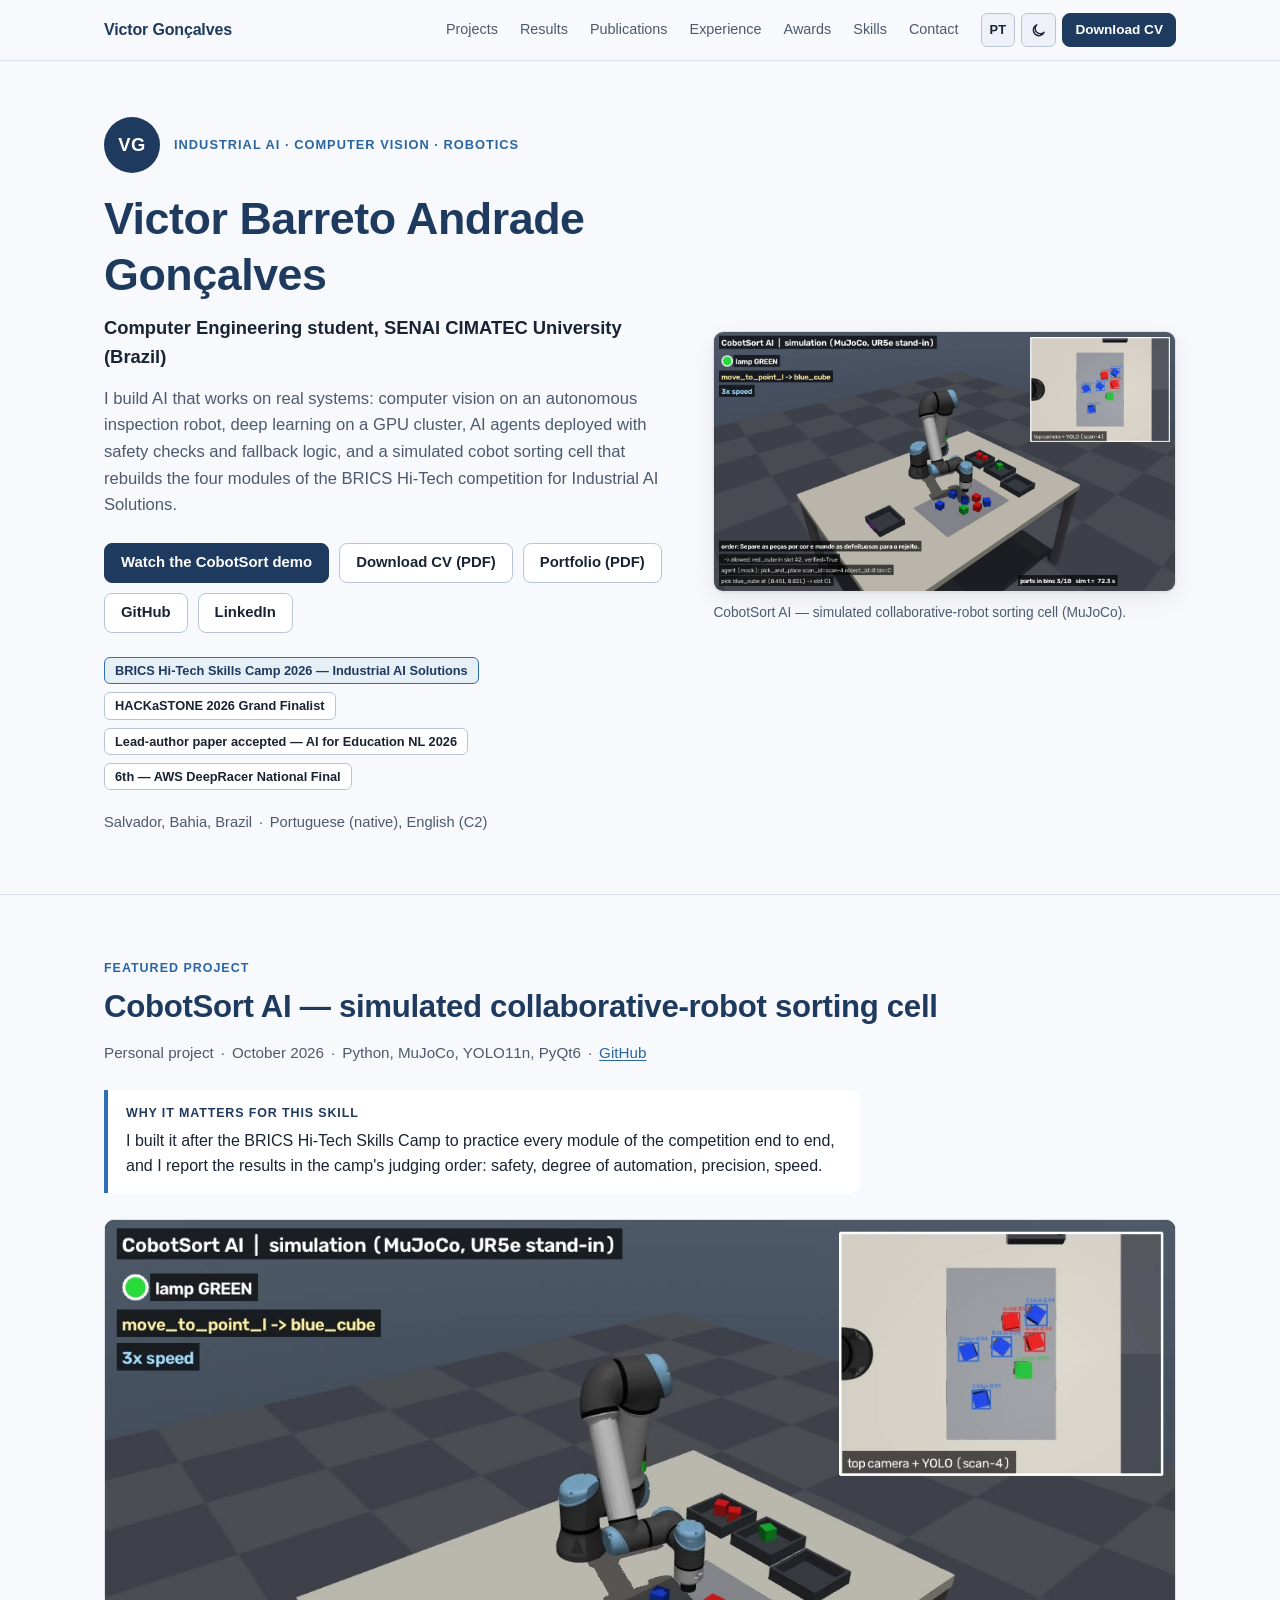
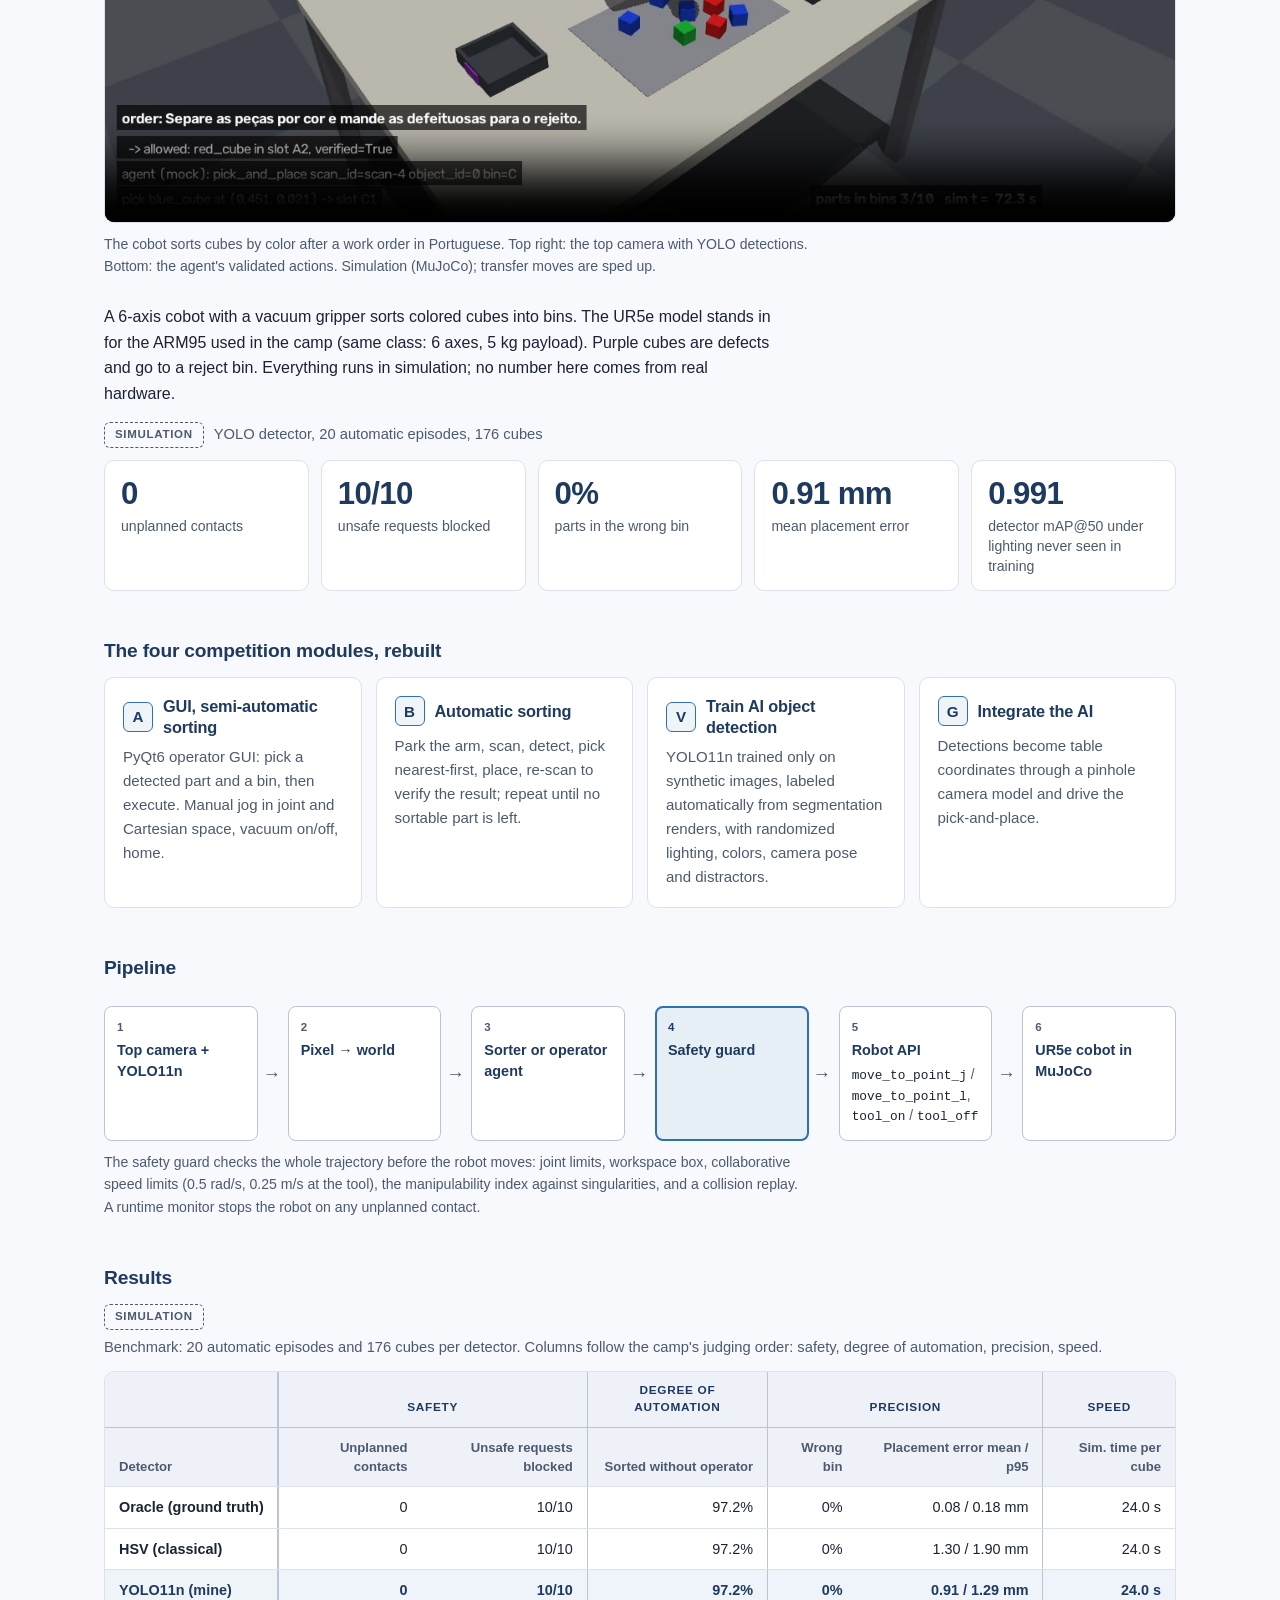
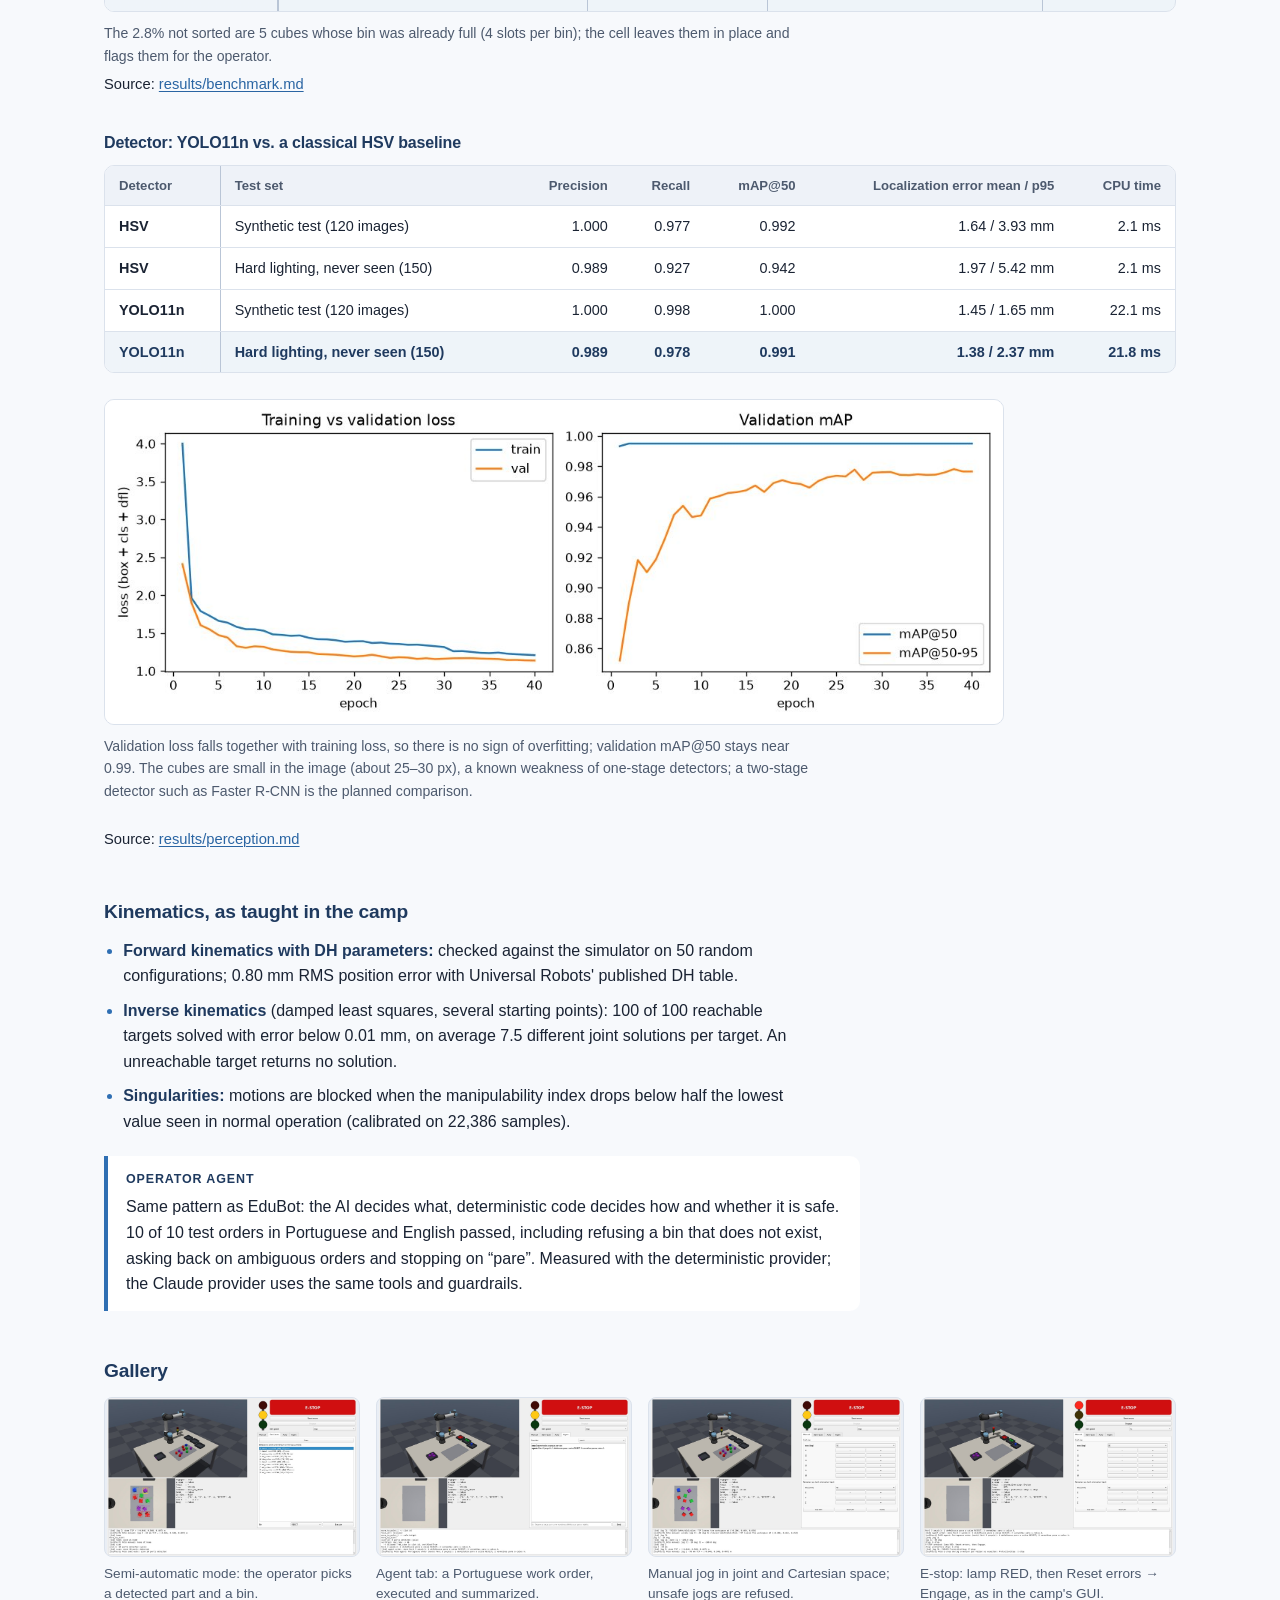
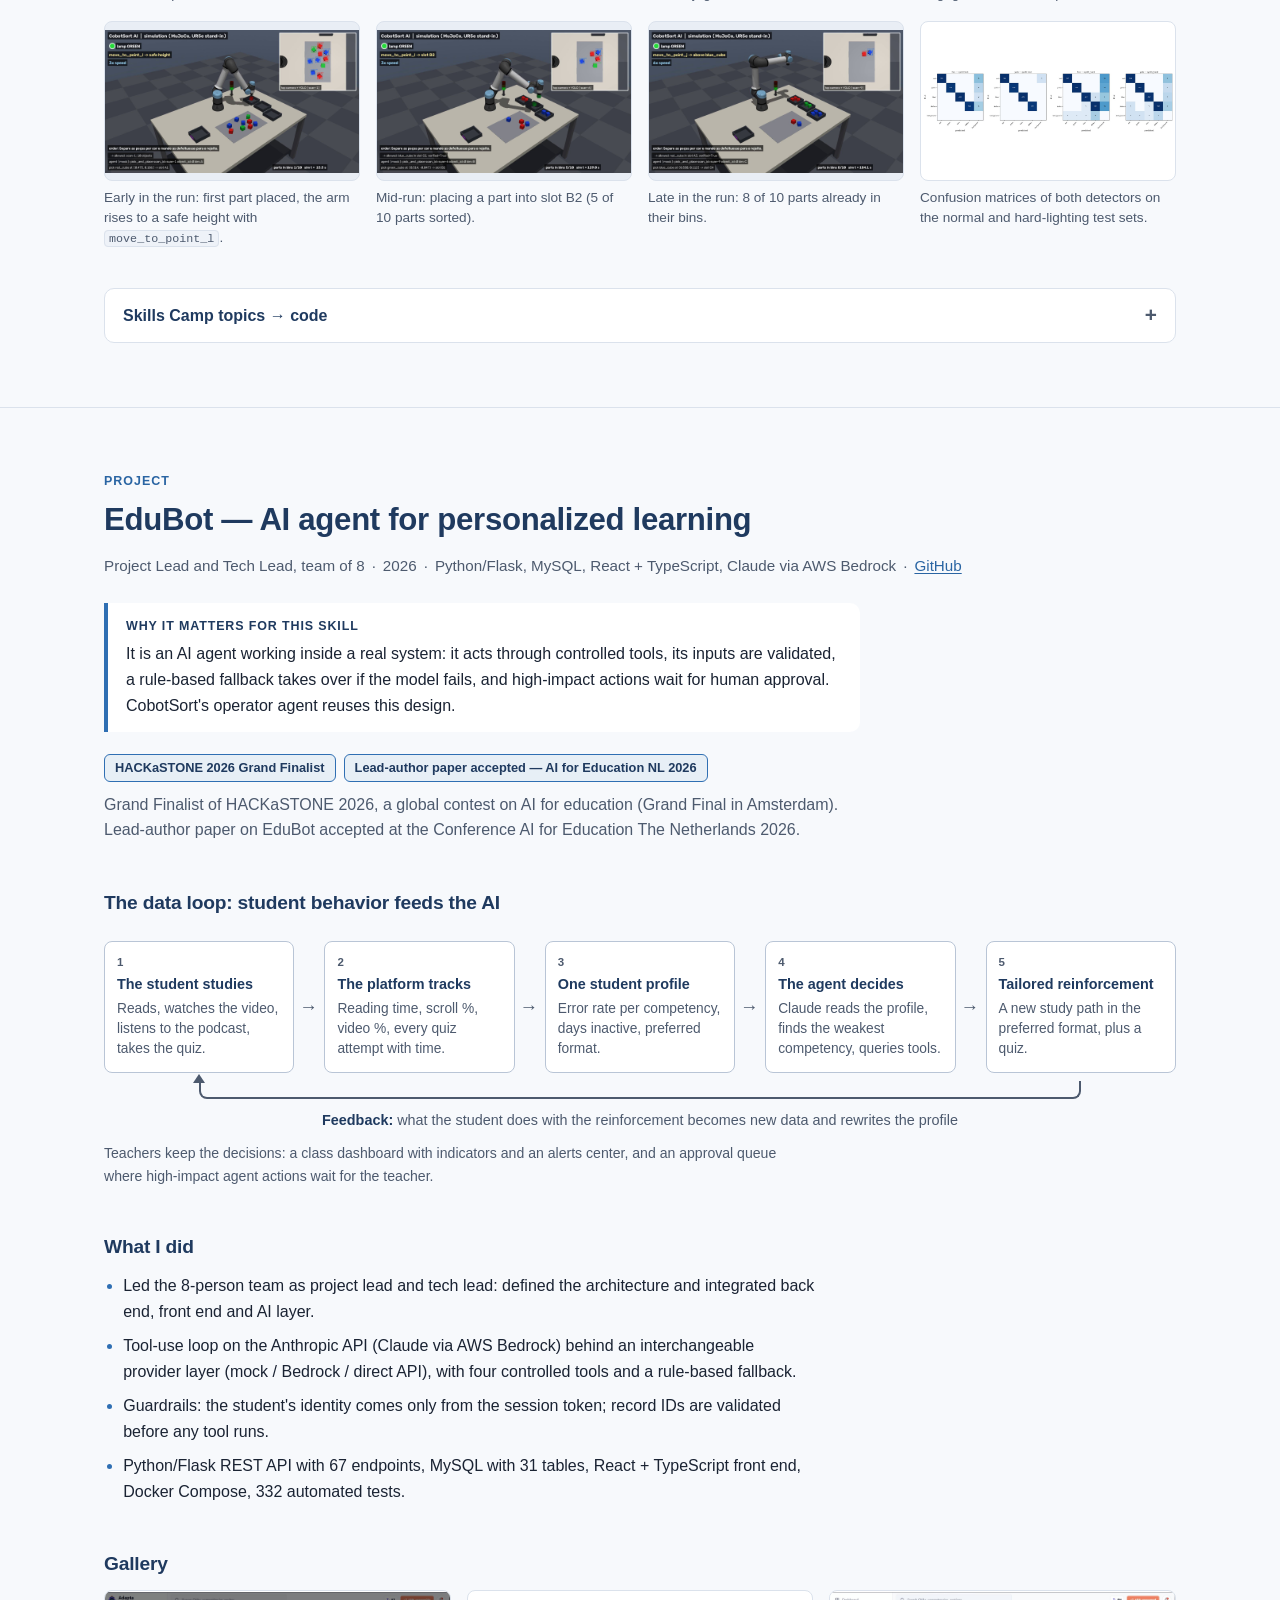
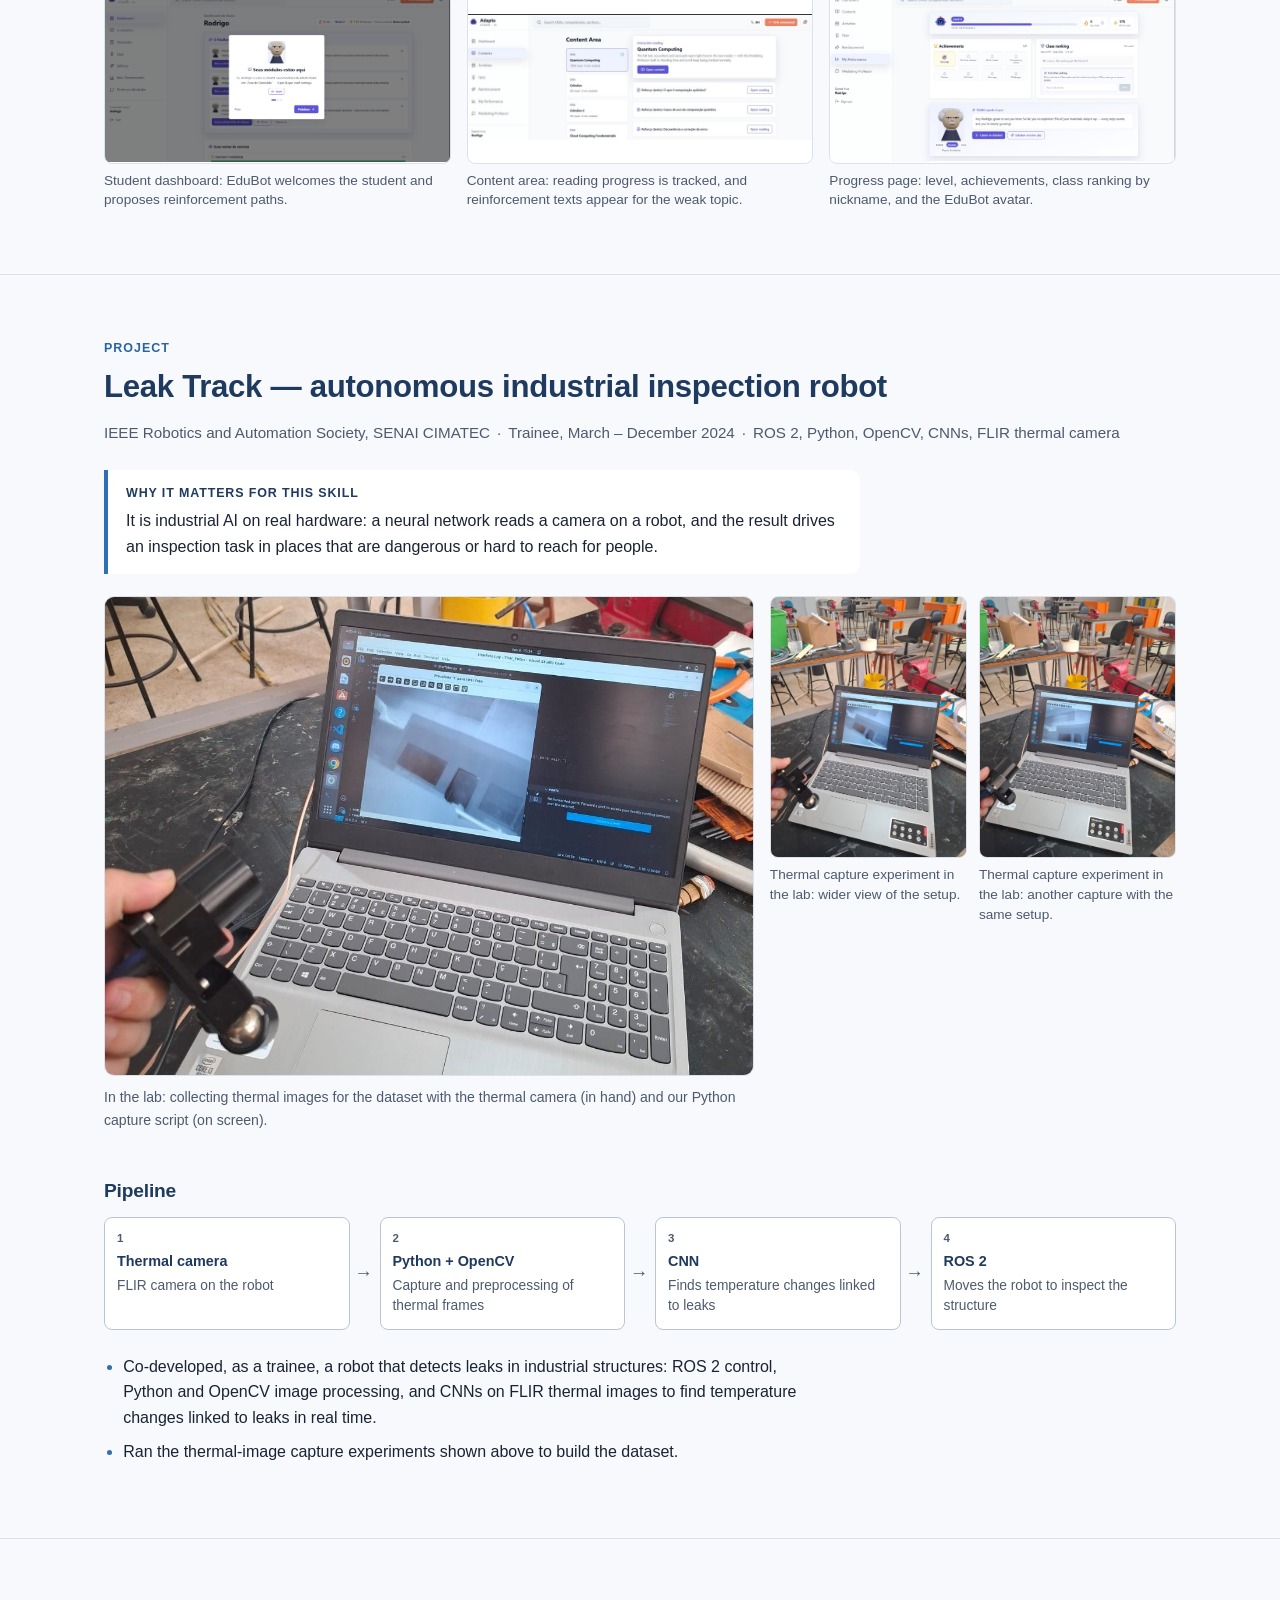
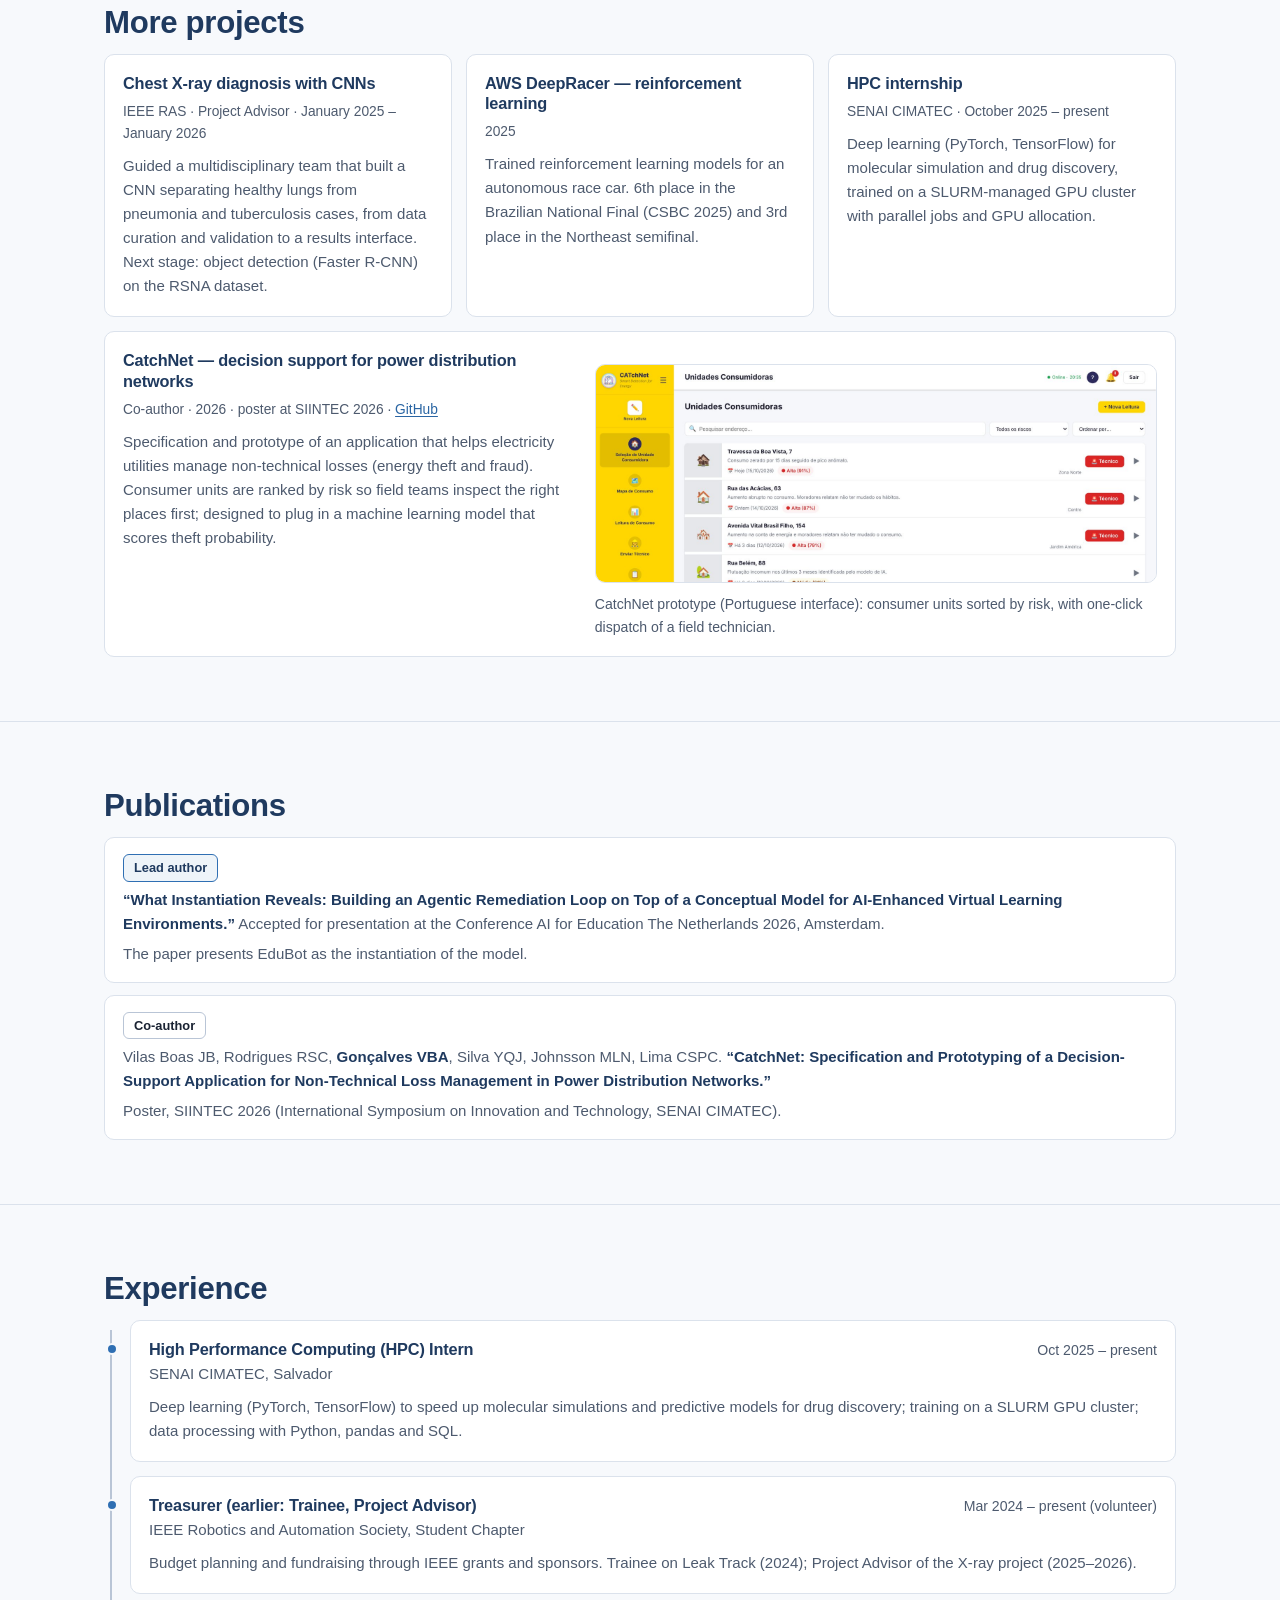
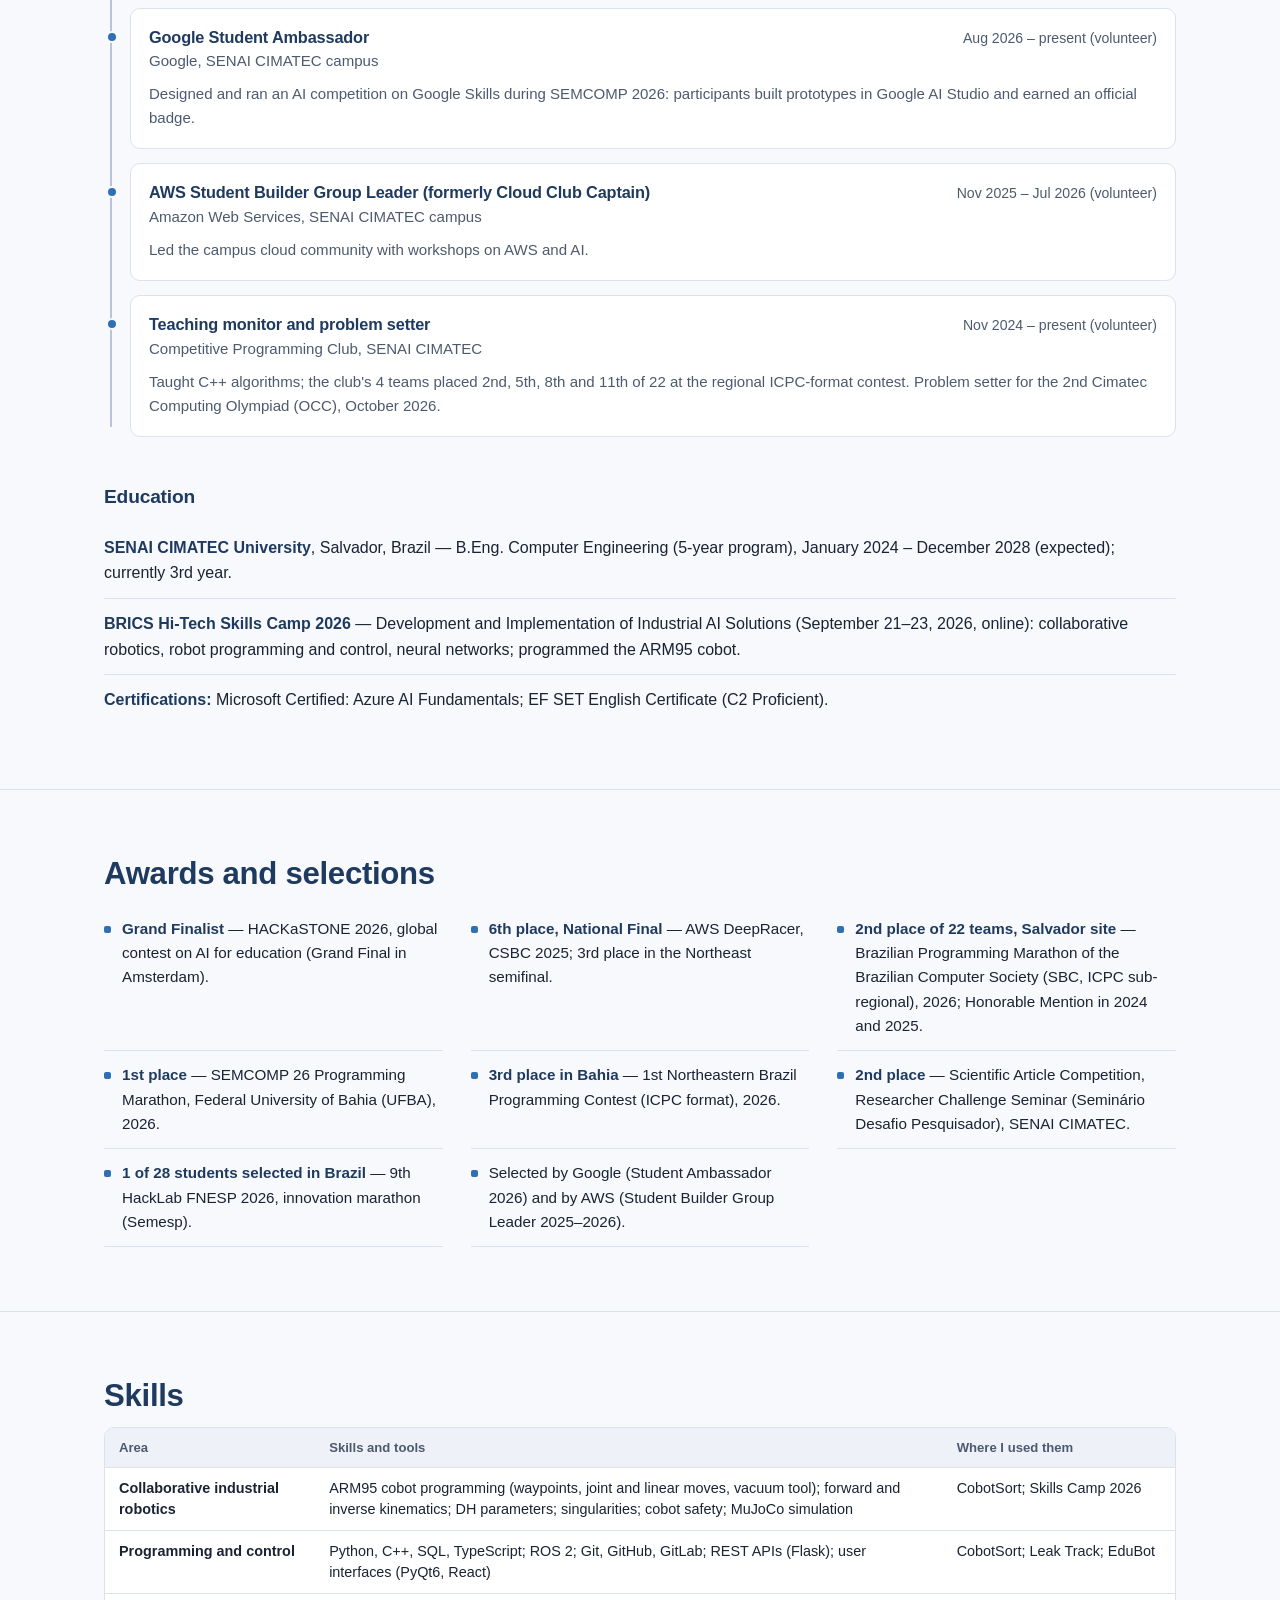
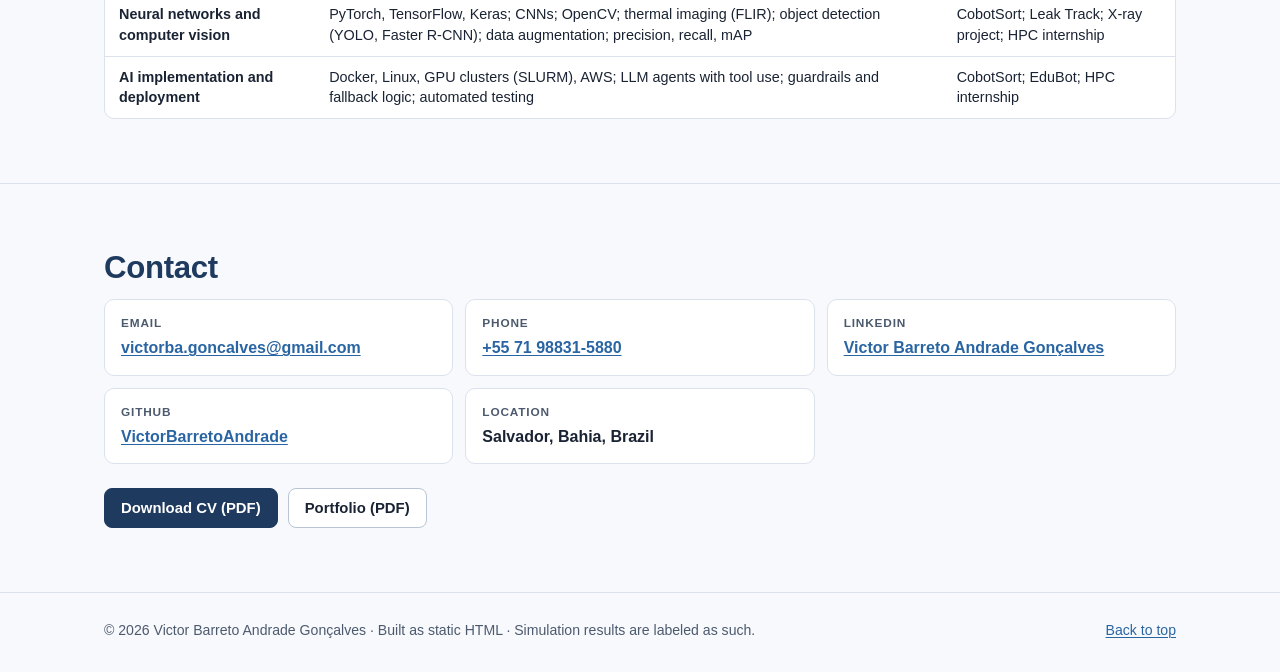
==== commit 07453cdd: "fix: drop Leak Track from the collaborative robotics skills row Matches the CV: the row now lists Co" ====
--- a/index.html
+++ b/index.html
@@ -71,7 +71,7 @@
         <p class="eyebrow" data-en="Industrial AI · Computer vision · Robotics" data-pt="IA industrial · Visão computacional · Robótica">Industrial AI · Computer vision · Robotics</p>
       </div>
       <h1 id="hero-name">Victor Barreto Andrade Gonçalves</h1>
-      <p class="role" data-en="Computer Engineering student, SENAI CIMATEC University (Brazil)" data-pt="Estudante de Engenharia da Computação no SENAI CIMATEC (Brasil)">Computer Engineering student, SENAI CIMATEC University (Brazil)</p>
+      <p class="role" data-en="Computer Engineering student, SENAI CIMATEC University (Brazil)" data-pt="Estudante de Engenharia da Computação na Universidade SENAI CIMATEC (Brasil)">Computer Engineering student, SENAI CIMATEC University (Brazil)</p>
       <p class="lede" data-en="I build AI that works on real systems: computer vision on an autonomous inspection robot, deep learning on a GPU cluster, AI agents deployed with safety checks and fallback logic, and a simulated cobot sorting cell that rebuilds the four modules of the BRICS Hi-Tech competition for Industrial AI Solutions." data-pt="Construo IA que funciona em sistemas reais: visão computacional em um robô autônomo de inspeção, deep learning em um cluster de GPUs, agentes de IA implantados com verificações de segurança e lógica de fallback, e uma célula robótica colaborativa simulada que reconstrói os quatro módulos da competição BRICS Hi-Tech de Soluções de IA Industrial.">I build AI that works on real systems: computer vision on an autonomous inspection robot, deep learning on a GPU cluster, AI agents deployed with safety checks and fallback logic, and a simulated cobot sorting cell that rebuilds the four modules of the BRICS Hi-Tech competition for Industrial AI Solutions.</p>
       <div class="actions">
         <a class="btn btn-primary" href="#demo" data-en="Watch the CobotSort demo" data-pt="Assistir à demo do CobotSort">Watch the CobotSort demo</a>
@@ -559,7 +559,7 @@
 
     <h3 class="sub-title" data-en="Education" data-pt="Formação">Education</h3>
     <ul class="edu-list">
-      <li><p data-en="&lt;strong&gt;SENAI CIMATEC University&lt;/strong&gt;, Salvador, Brazil — B.Eng. Computer Engineering (5-year program), January 2024 – December 2028 (expected); currently 3rd year." data-pt="&lt;strong&gt;SENAI CIMATEC&lt;/strong&gt;, Salvador, Brasil — Bacharelado em Engenharia da Computação (curso de 5 anos), janeiro de 2024 – dezembro de 2028 (previsto); atualmente no 3º ano."><strong>SENAI CIMATEC University</strong>, Salvador, Brazil — B.Eng. Computer Engineering (5-year program), January 2024 – December 2028 (expected); currently 3rd year.</p></li>
+      <li><p data-en="&lt;strong&gt;SENAI CIMATEC University&lt;/strong&gt;, Salvador, Brazil — B.Eng. Computer Engineering (5-year program), January 2024 – December 2028 (expected); currently 3rd year." data-pt="&lt;strong&gt;Universidade SENAI CIMATEC&lt;/strong&gt;, Salvador, Brasil — Bacharelado em Engenharia da Computação (curso de 5 anos), janeiro de 2024 – dezembro de 2028 (previsto); atualmente no 3º ano."><strong>SENAI CIMATEC University</strong>, Salvador, Brazil — B.Eng. Computer Engineering (5-year program), January 2024 – December 2028 (expected); currently 3rd year.</p></li>
       <li><p data-en="&lt;strong&gt;BRICS Hi-Tech Skills Camp 2026&lt;/strong&gt; — Development and Implementation of Industrial AI Solutions (September 21–23, 2026, online): collaborative robotics, robot programming and control, neural networks; programmed the ARM95 cobot." data-pt="&lt;strong&gt;BRICS Hi-Tech Skills Camp 2026&lt;/strong&gt; — Desenvolvimento e Implementação de Soluções de IA Industrial (21–23 de setembro de 2026, online): robótica colaborativa, programação e controle de robôs, redes neurais; programei o cobot ARM95."><strong>BRICS Hi-Tech Skills Camp 2026</strong> — Development and Implementation of Industrial AI Solutions (September 21–23, 2026, online): collaborative robotics, robot programming and control, neural networks; programmed the ARM95 cobot.</p></li>
       <li><p data-en="&lt;strong&gt;Certifications:&lt;/strong&gt; Microsoft Certified: Azure AI Fundamentals; EF SET English Certificate (C2 Proficient)." data-pt="&lt;strong&gt;Certificações:&lt;/strong&gt; Microsoft Certified: Azure AI Fundamentals; EF SET English Certificate (C2 Proficient)."><strong>Certifications:</strong> Microsoft Certified: Azure AI Fundamentals; EF SET English Certificate (C2 Proficient).</p></li>
     </ul>
@@ -596,7 +596,7 @@
           <tr>
             <th scope="row" data-en="Collaborative industrial robotics" data-pt="Robótica industrial colaborativa">Collaborative industrial robotics</th>
             <td data-label="Skills and tools" data-i18n-attr="data-label" data-en-data-label="Skills and tools" data-pt-data-label="Competências e ferramentas" data-en="ARM95 cobot programming (waypoints, joint and linear moves, vacuum tool); forward and inverse kinematics; DH parameters; singularities; cobot safety; MuJoCo simulation" data-pt="Programação do cobot ARM95 (waypoints, movimentos articulares e lineares, ferramenta a vácuo); cinemática direta e inversa; parâmetros DH; singularidades; segurança de cobots; simulação em MuJoCo">ARM95 cobot programming (waypoints, joint and linear moves, vacuum tool); forward and inverse kinematics; DH parameters; singularities; cobot safety; MuJoCo simulation</td>
-            <td data-label="Where I used them" data-i18n-attr="data-label" data-en-data-label="Where I used them" data-pt-data-label="Onde usei">CobotSort; Skills Camp 2026; Leak Track</td>
+            <td data-label="Where I used them" data-i18n-attr="data-label" data-en-data-label="Where I used them" data-pt-data-label="Onde usei">CobotSort; Skills Camp 2026</td>
           </tr>
           <tr>
             <th scope="row" data-en="Programming and control" data-pt="Programação e controle">Programming and control</th>
--- a/assets/css/site.css
+++ b/assets/css/site.css
@@ -264,6 +264,7 @@
 }
 .meta-row { margin-top: 0; margin-bottom: 0; }
 .meta-row > li, .meta-line > li { margin-left: -1.2em; }
+.meta-row a:focus-visible, .meta-line a:focus-visible { outline-offset: 0; }
 .meta-row > li::before, .meta-line > li::before {
   content: "·"; content: "·" / "";
   display: inline-block; width: 1.2em; text-align: center;
@@ -650,3 +651,87 @@
   html { scroll-behavior: auto; }
   *, *::before, *::after { transition: none !important; animation: none !important; }
 }
+
+/* ---------- Print: A4, light colors, media hidden except the hero ---------- */
+@media print {
+  @page { size: A4; margin: 14mm 14mm 16mm; }
+  html, html[data-theme] {
+    color-scheme: light;
+    --bg: #ffffff; --bg-elev: #ffffff; --bg-soft: #f2f5f9;
+    --border: #d5dce6; --border-strong: #b9c5d6;
+    --text: #111827; --text-dim: #3f4b5c; --heading: #1F3A5F;
+    --accent: #2F6FB3; --link: #1F3A5F; --accent-soft: #eef3f9;
+    --primary: #1F3A5F; --on-primary: #ffffff; --shadow: none;
+  }
+  html { scroll-padding-top: 0; font-size: 12.5px; }
+  body { font-size: 1rem; line-height: 1.45; background: #fff; }
+  .sub-title:has(+ .gallery) { display: none; }
+  .wrap { max-width: none; padding: 0; }
+  .meta-row, .meta-line { margin-left: 0; margin-right: 0; padding-left: 0; padding-right: 0; }
+
+  .site-header, .skip-link, .lightbox, .actions, .nav-tools,
+  #demo, .figure:has(video), .gallery, .split, .figure-narrow, .card-wide .figure,
+  .hero-figure figcaption { display: none !important; }
+
+  .hero { padding: 0 0 10pt; }
+  .hero-grid { grid-template-columns: minmax(0, 1fr) 62mm; gap: 8mm; align-items: start; }
+  .hero-figure a { box-shadow: none; }
+  .hero h1 { font-size: 22pt; }
+  .section { padding: 12pt 0; }
+  .section-title { font-size: 15pt; }
+  .sub-title { margin: 14pt 0 6pt; font-size: 12pt; }
+  .callout, .card, .kpi, .pub-list > li, .contact-list > li, .table-wrap { box-shadow: none; }
+
+  /* Keep blocks whole and headings with their content. */
+  h2, h3, h4, .kicker { break-after: avoid; }
+  .callout, .kpi, .card, .flow, .figure, .pub-list > li, .timeline > li,
+  .award-list > li, .edu-list > li, .data tr { break-inside: avoid; }
+
+  .kpis { grid-template-columns: repeat(5, minmax(0, 1fr)); gap: 6pt; }
+  .kpi { padding: 8pt; }
+  .kpi-value { font-size: 15pt; }
+  .cards, .cards-2, .cards-3 { grid-template-columns: repeat(2, minmax(0, 1fr)); gap: 8pt; }
+  .card-wide { grid-column: 1 / -1; display: block; }
+  .award-list { grid-template-columns: repeat(2, minmax(0, 1fr)); }
+  .contact-list { grid-template-columns: repeat(3, minmax(0, 1fr)); gap: 6pt; }
+
+  /* Flow diagrams stay horizontal on paper. */
+  .flow { grid-auto-flow: column; grid-auto-columns: minmax(0, 1fr); gap: 16pt; font-size: 8.5pt; }
+  .flow > li { padding: 6pt; font-size: 8.5pt; overflow-wrap: normal; }
+  .flow .step-text code { font-size: 6.6pt; }
+  .flow > li:not(:last-child)::after {
+    content: "→"; content: "→" / "";
+    top: 50%; bottom: auto; left: auto; right: -14pt; transform: translateY(-50%); width: 12pt;
+  }
+  .flow-return { padding: 26pt 0 0; }
+  .flow-return::before { display: block; left: calc((100% - 64pt) / 10); right: calc((100% - 64pt) / 10); }
+  .flow-return::after {
+    content: ""; left: calc((100% - 64pt) / 10);
+    border-left: 5pt solid transparent; border-right: 5pt solid transparent;
+    border-bottom: 7pt solid var(--text-dim);
+  }
+  .flow-return span { border: 0; padding: 0 12%; text-align: center; }
+  .flow-return span::before { content: none; }
+
+  /* Tables print whole, without scrolling or sticky columns. */
+  .table-wrap { overflow: visible; }
+  .data-wide, .data-mid { min-width: 0; }
+  .data { font-size: 8.5pt; }
+  .data th, .data td { padding: 4pt 6pt; }
+  .data-wide tbody th, .data-wide thead th, .data-wide thead td { position: static; box-shadow: none; }
+  .data-stack thead { display: table-header-group; }
+  .data-stack tbody { display: table-row-group; }
+  .data-stack tr { display: table-row; }
+  .data-stack th, .data-stack td { display: table-cell; }
+  .data-stack td[data-label]::before { content: none; }
+  .disclosure { margin-top: 14pt; }
+  .disclosure > summary::after { content: none; }
+
+  /* External links show their address on paper. */
+  main a[href^="http"]::after {
+    content: " (" attr(href) ")"; font-size: .8em; color: var(--text-dim); overflow-wrap: anywhere;
+  }
+  a { text-decoration: none; }
+  .site-footer { padding: 10pt 0 0; }
+  .site-footer a { display: none; }
+}
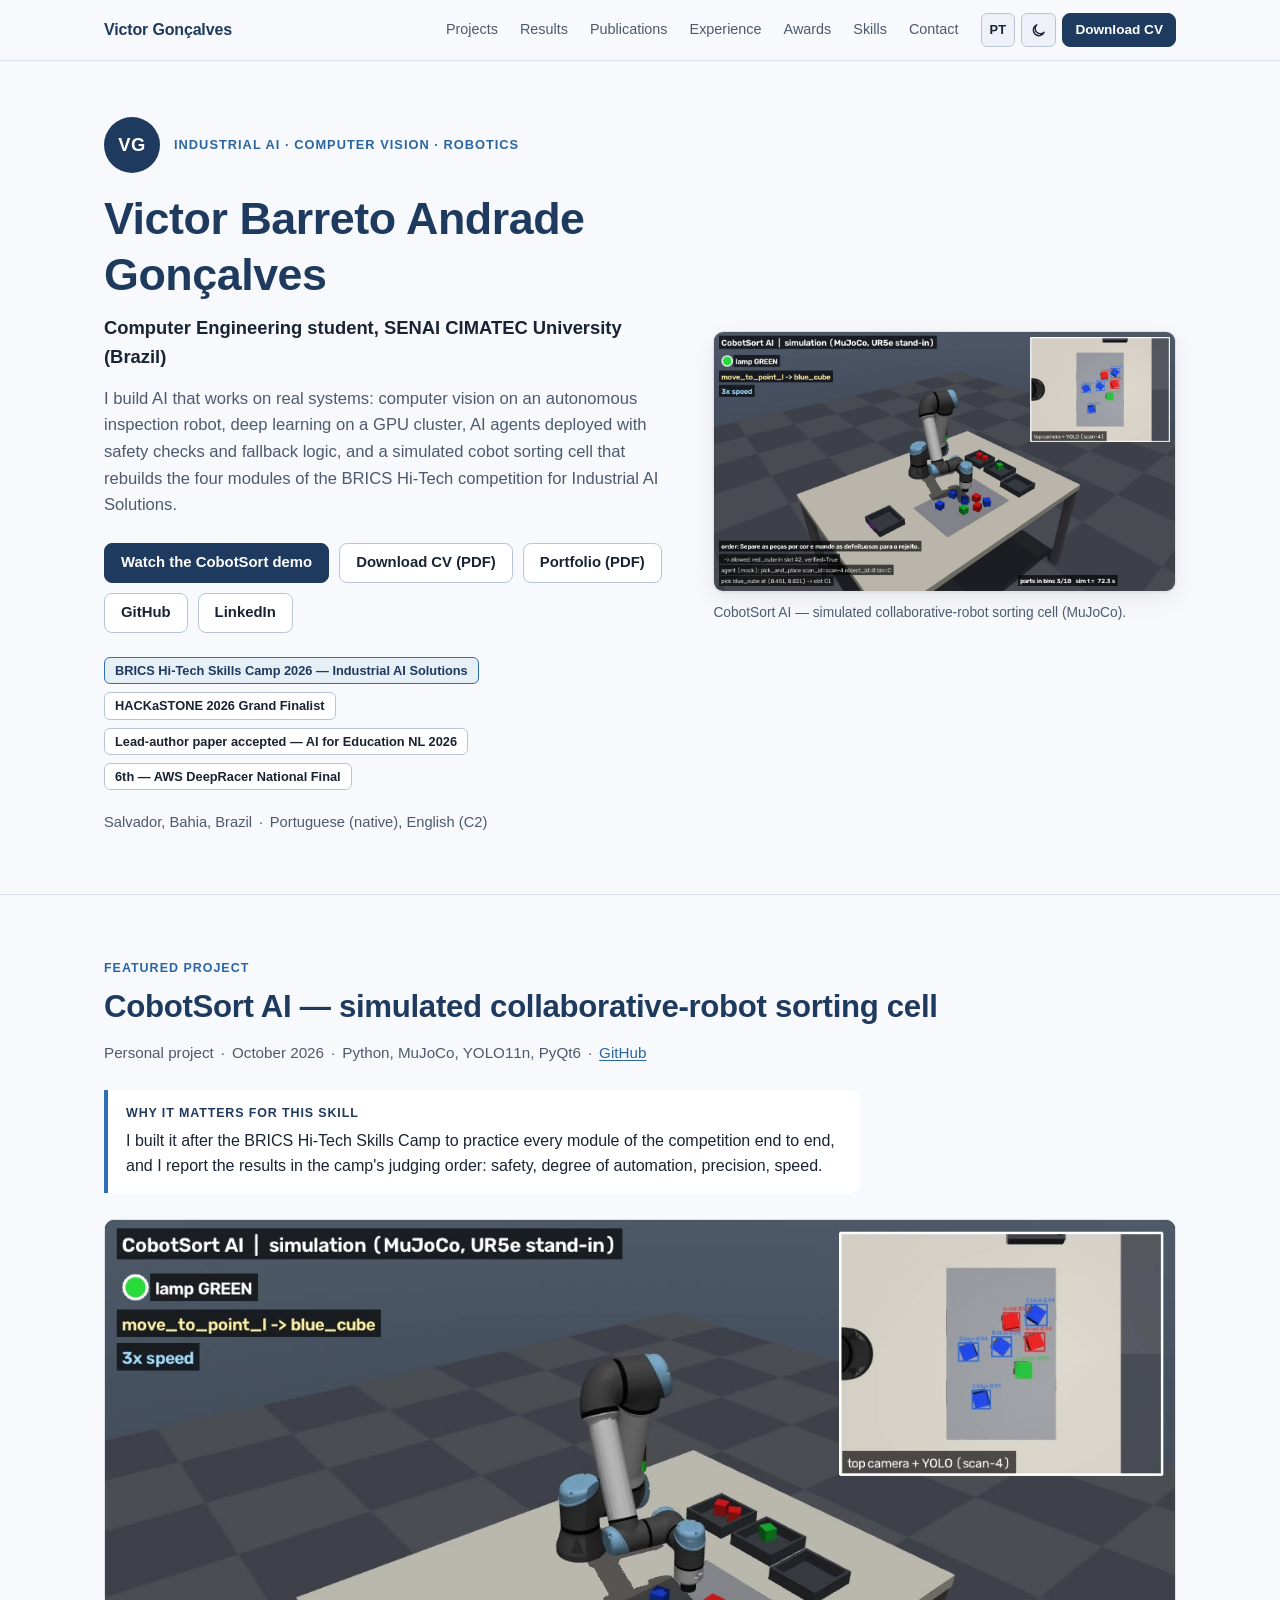
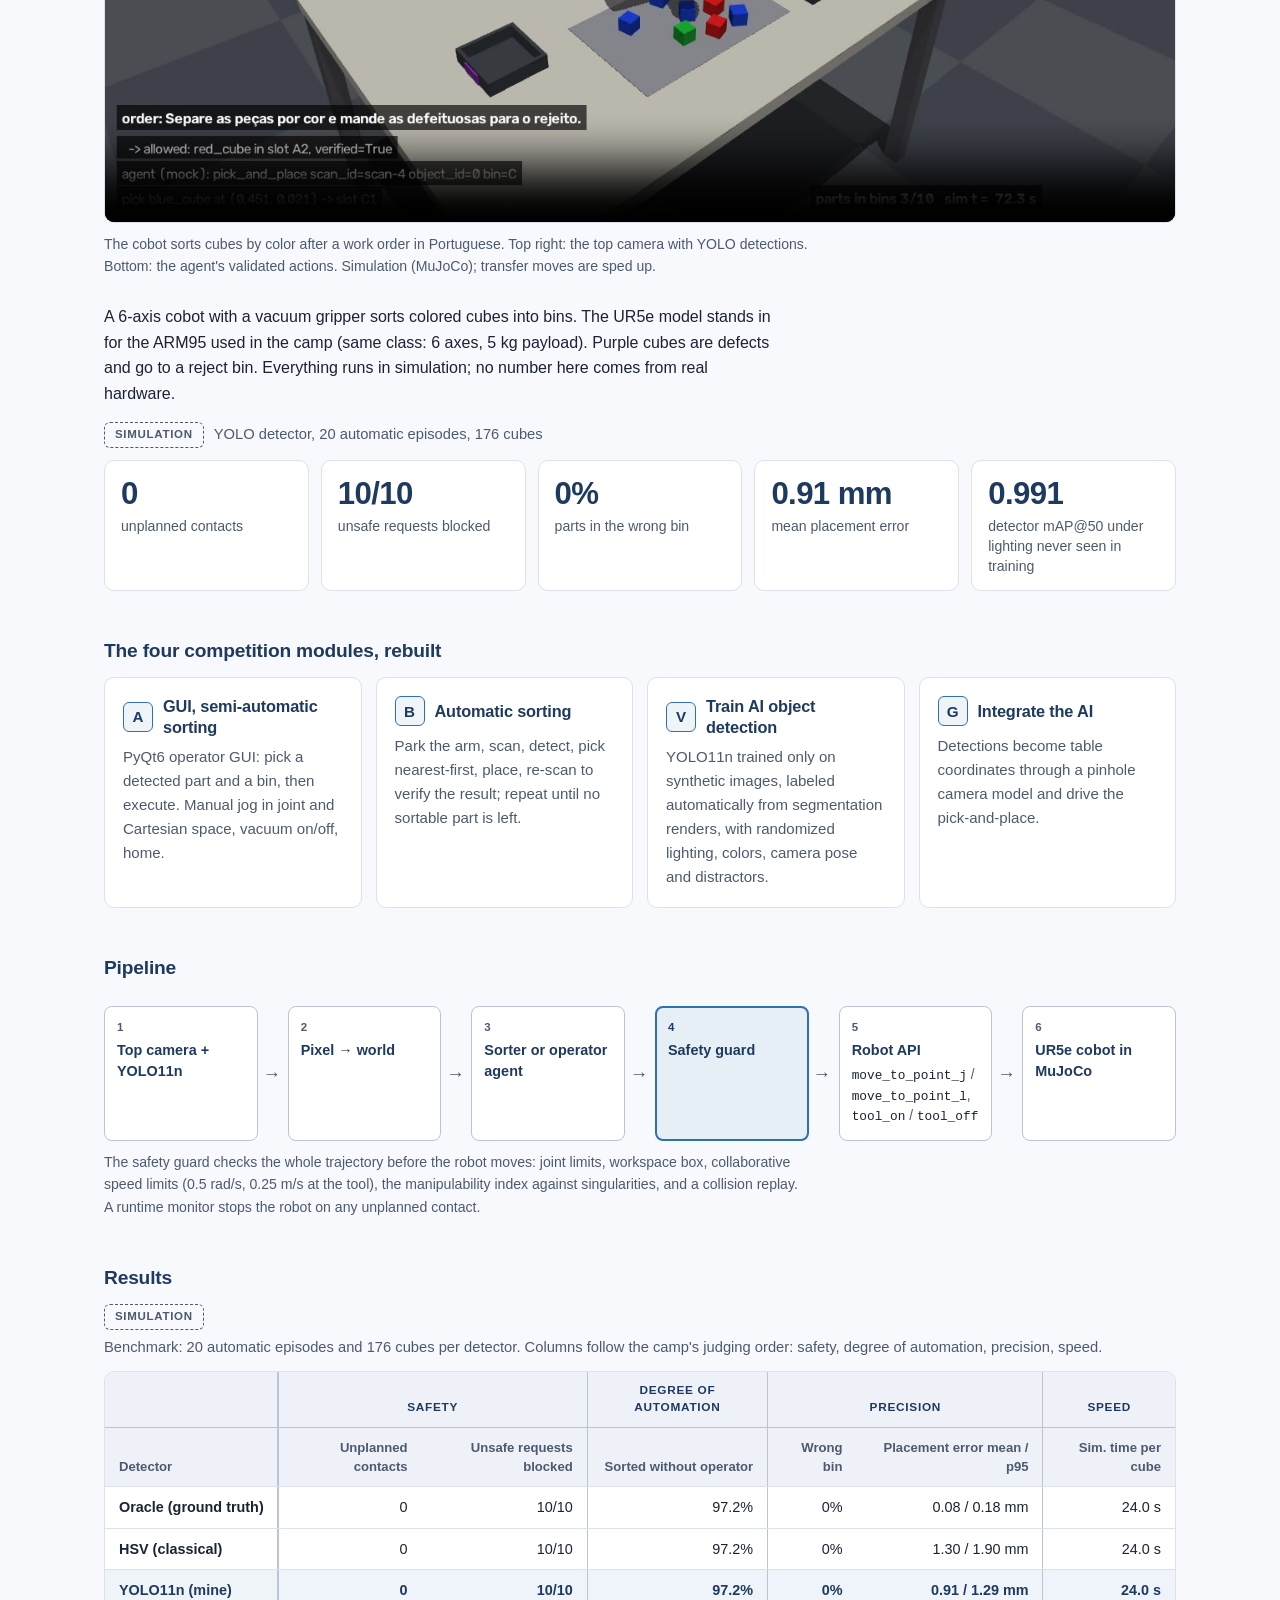
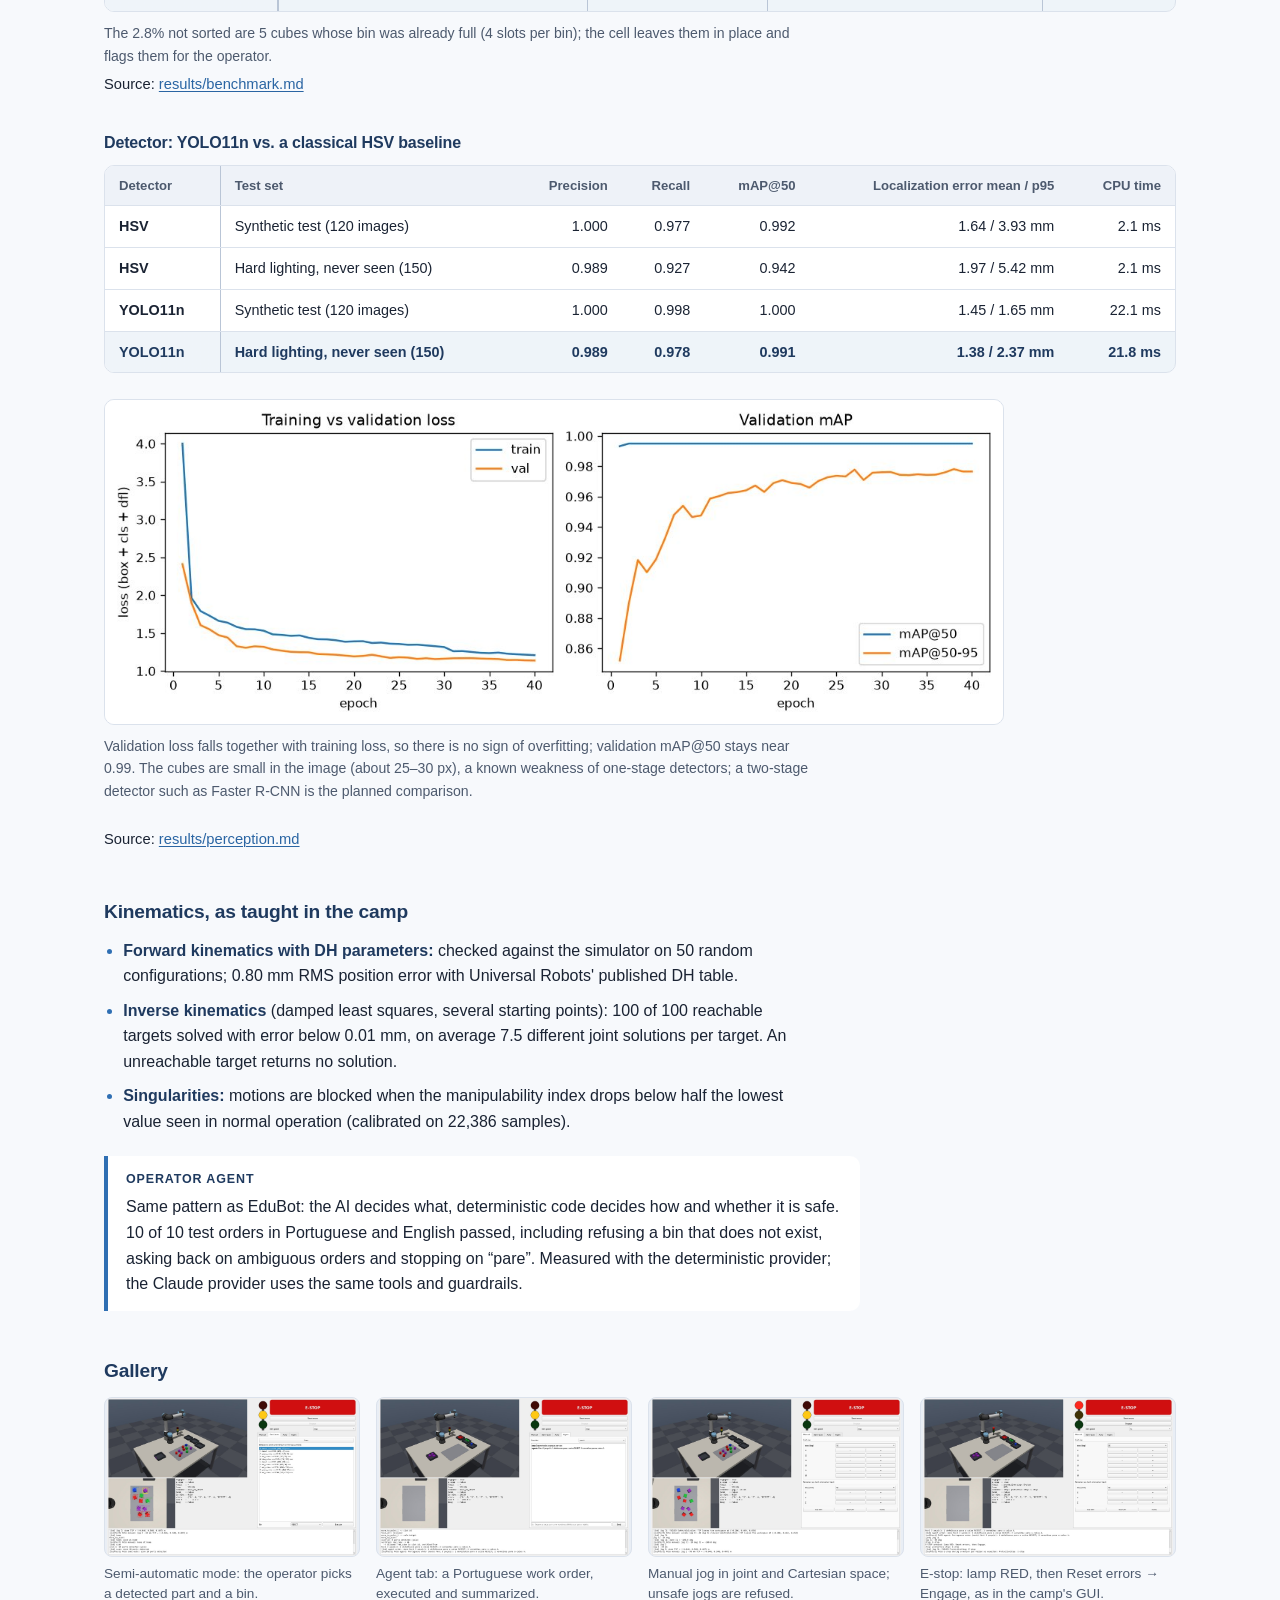
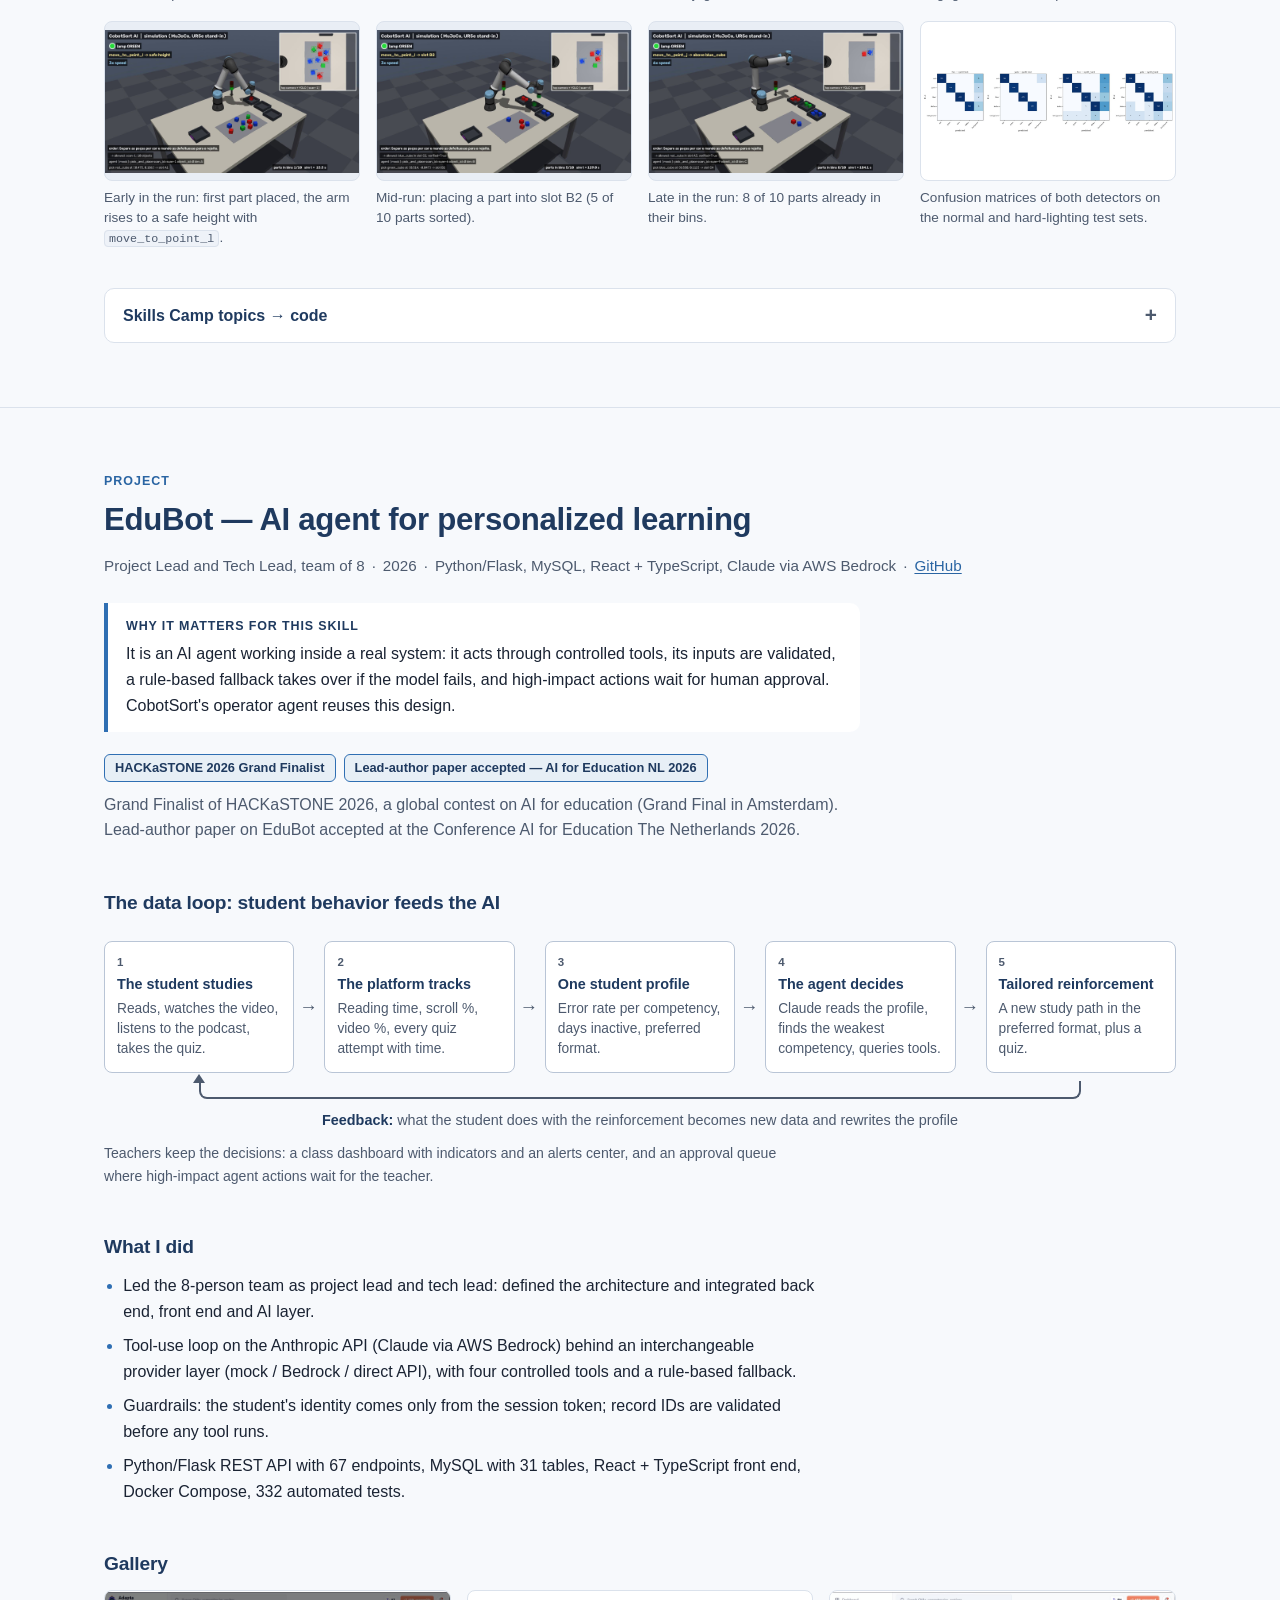
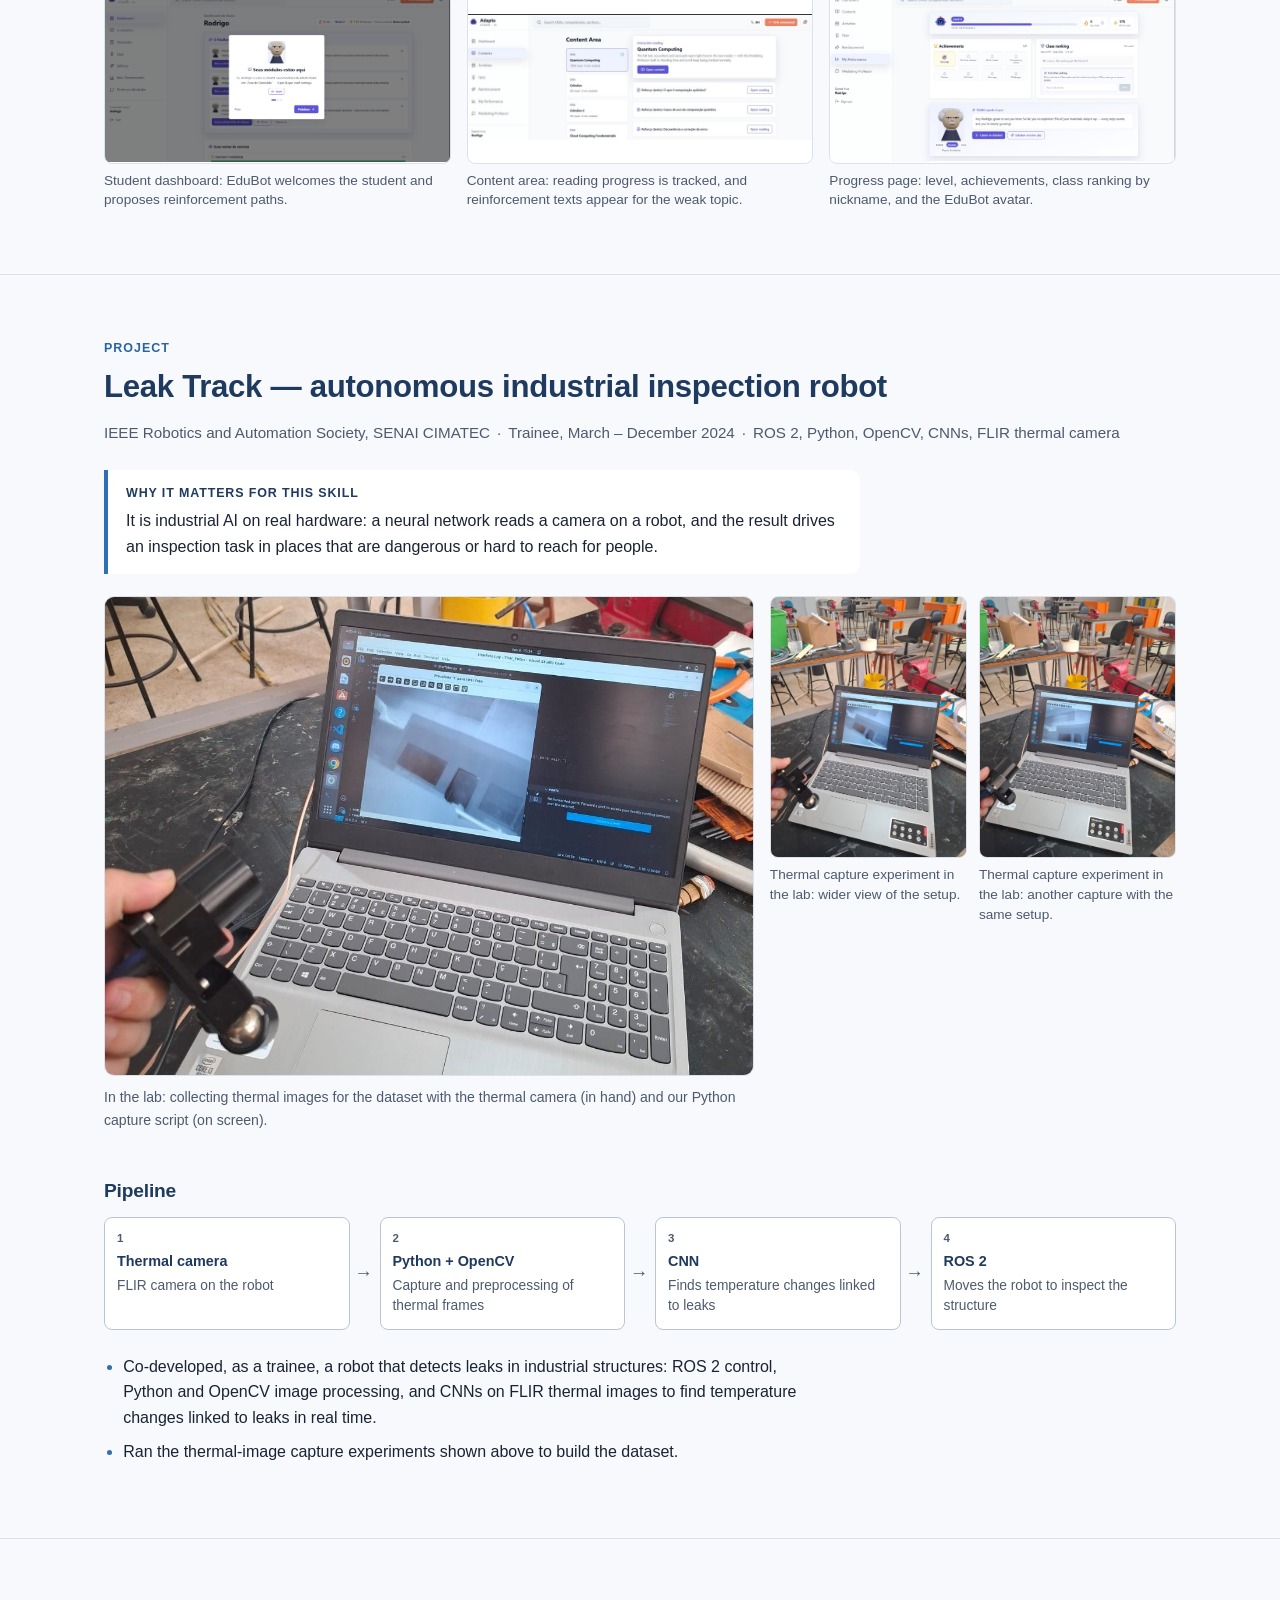
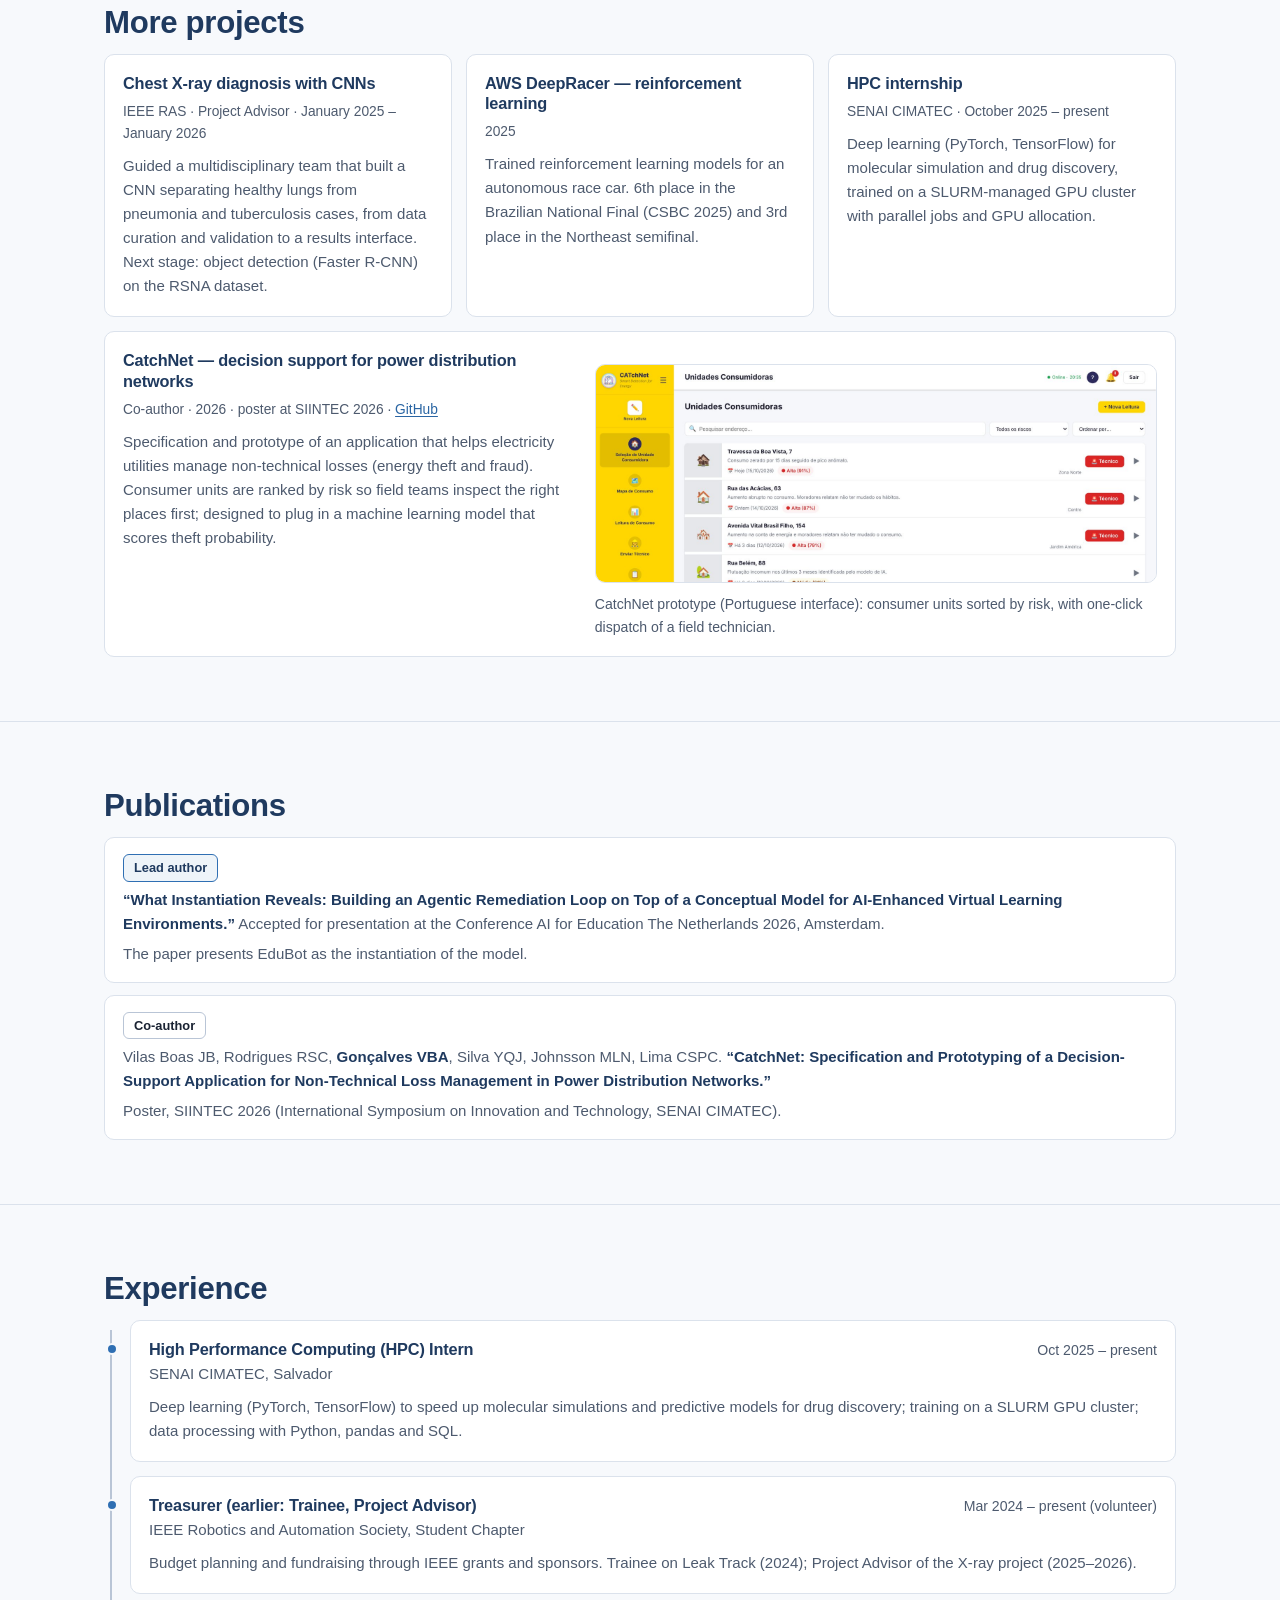
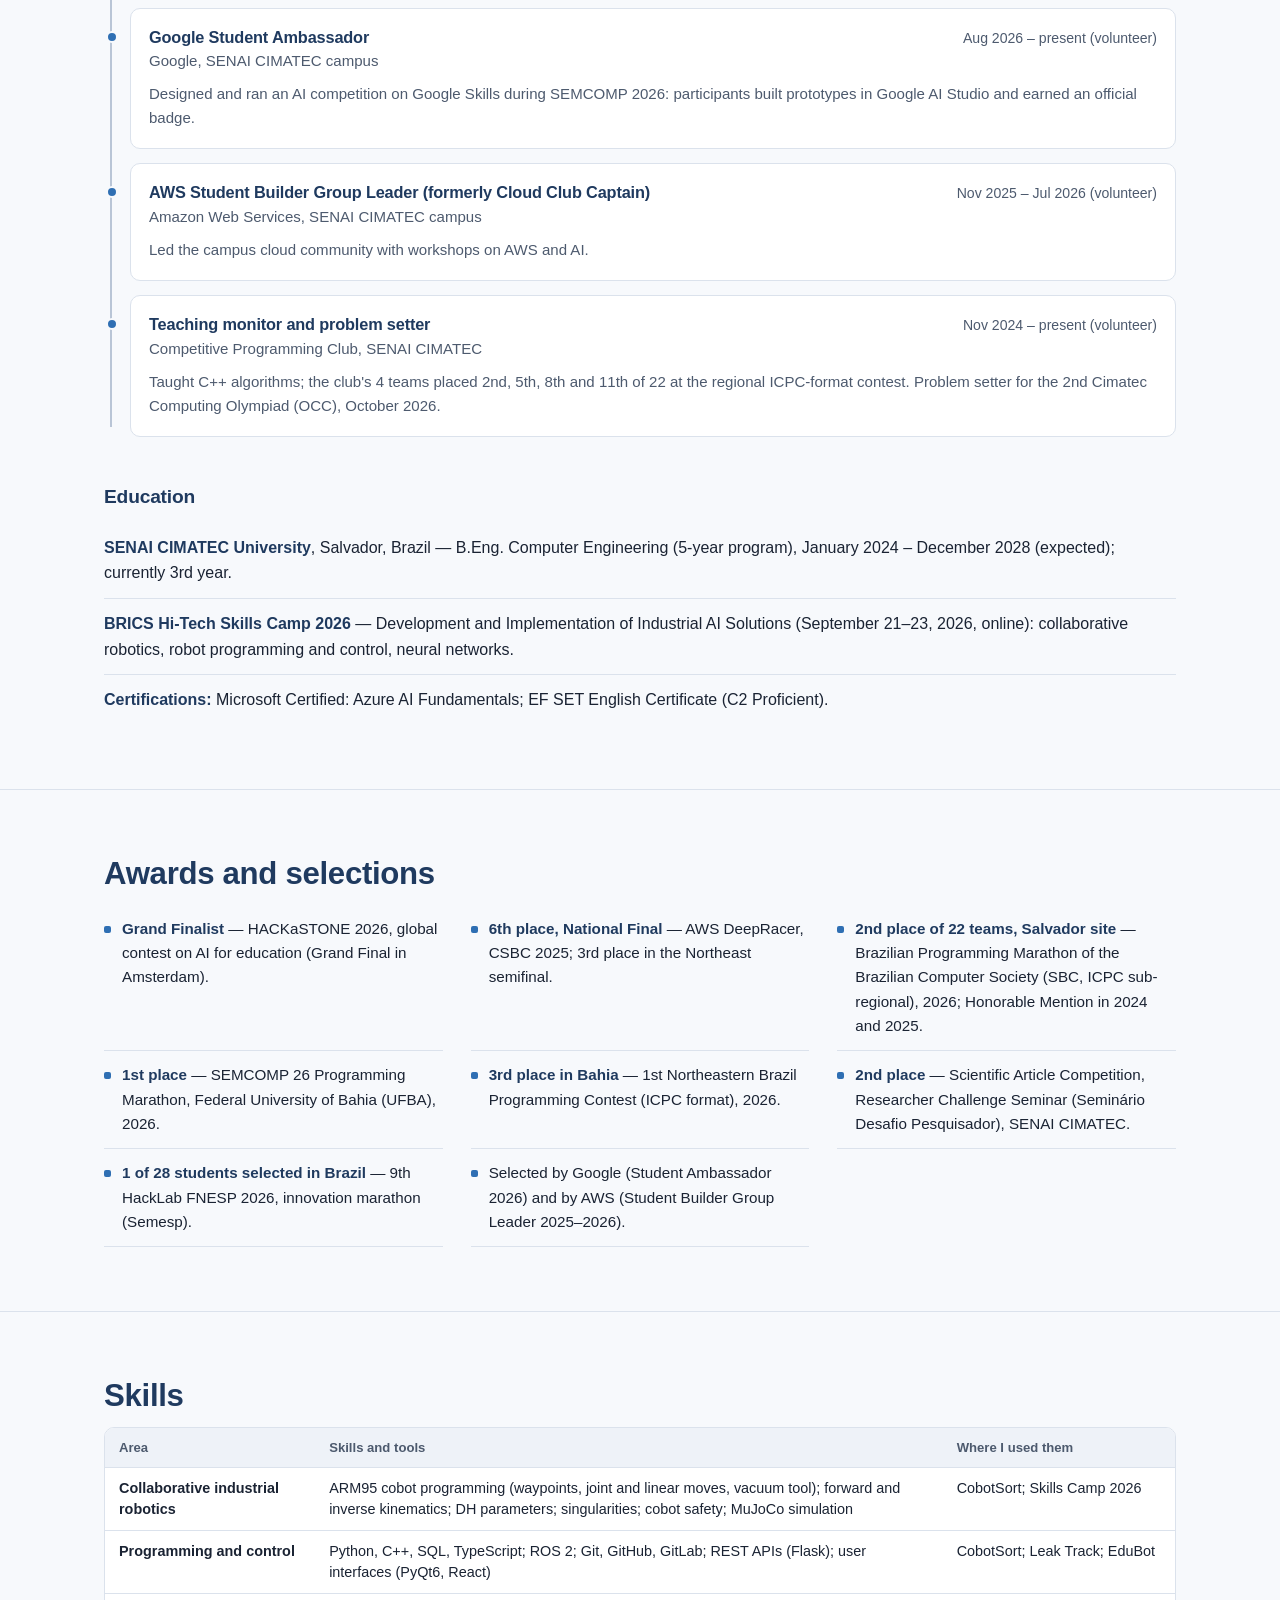
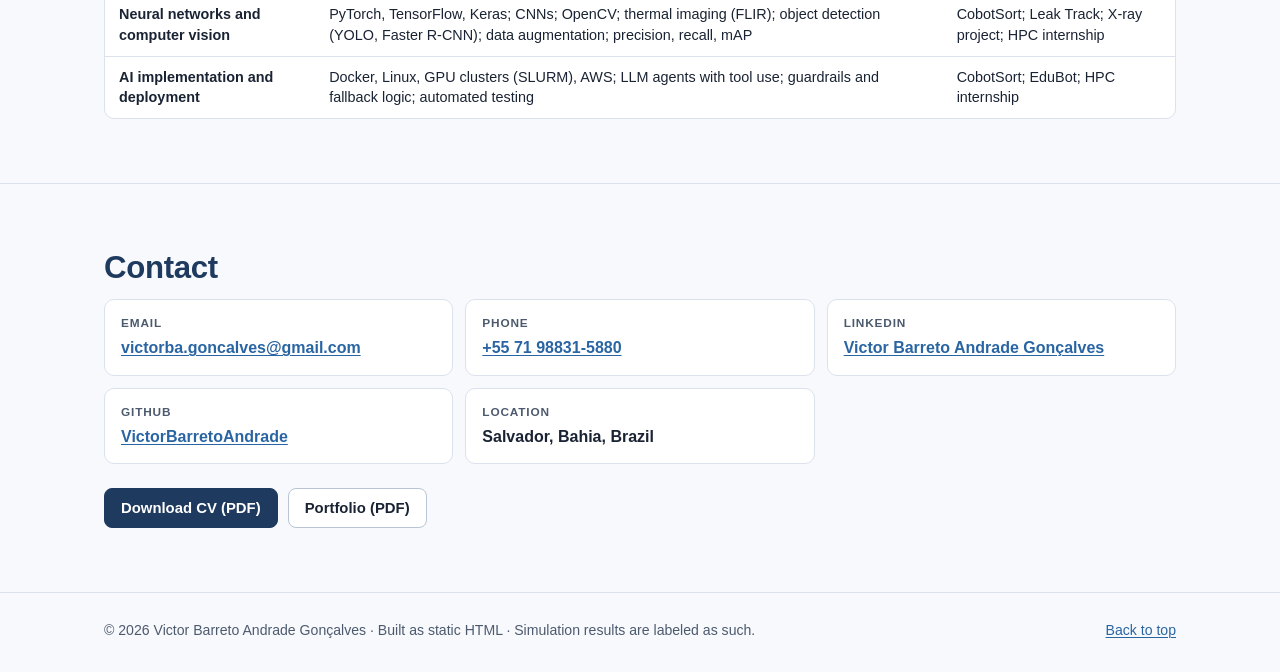
==== commit 332eb6a9: "fix: remove the ARM95 programming claim from the Skills Camp entry The camp work on the cobot was do" ====
--- a/index.html
+++ b/index.html
@@ -560,7 +560,7 @@
     <h3 class="sub-title" data-en="Education" data-pt="Formação">Education</h3>
     <ul class="edu-list">
       <li><p data-en="&lt;strong&gt;SENAI CIMATEC University&lt;/strong&gt;, Salvador, Brazil — B.Eng. Computer Engineering (5-year program), January 2024 – December 2028 (expected); currently 3rd year." data-pt="&lt;strong&gt;Universidade SENAI CIMATEC&lt;/strong&gt;, Salvador, Brasil — Bacharelado em Engenharia da Computação (curso de 5 anos), janeiro de 2024 – dezembro de 2028 (previsto); atualmente no 3º ano."><strong>SENAI CIMATEC University</strong>, Salvador, Brazil — B.Eng. Computer Engineering (5-year program), January 2024 – December 2028 (expected); currently 3rd year.</p></li>
-      <li><p data-en="&lt;strong&gt;BRICS Hi-Tech Skills Camp 2026&lt;/strong&gt; — Development and Implementation of Industrial AI Solutions (September 21–23, 2026, online): collaborative robotics, robot programming and control, neural networks; programmed the ARM95 cobot." data-pt="&lt;strong&gt;BRICS Hi-Tech Skills Camp 2026&lt;/strong&gt; — Desenvolvimento e Implementação de Soluções de IA Industrial (21–23 de setembro de 2026, online): robótica colaborativa, programação e controle de robôs, redes neurais; programei o cobot ARM95."><strong>BRICS Hi-Tech Skills Camp 2026</strong> — Development and Implementation of Industrial AI Solutions (September 21–23, 2026, online): collaborative robotics, robot programming and control, neural networks; programmed the ARM95 cobot.</p></li>
+      <li><p data-en="&lt;strong&gt;BRICS Hi-Tech Skills Camp 2026&lt;/strong&gt; — Development and Implementation of Industrial AI Solutions (September 21–23, 2026, online): collaborative robotics, robot programming and control, neural networks." data-pt="&lt;strong&gt;BRICS Hi-Tech Skills Camp 2026&lt;/strong&gt; — Desenvolvimento e Implementação de Soluções de IA Industrial (21–23 de setembro de 2026, online): robótica colaborativa, programação e controle de robôs, redes neurais."><strong>BRICS Hi-Tech Skills Camp 2026</strong> — Development and Implementation of Industrial AI Solutions (September 21–23, 2026, online): collaborative robotics, robot programming and control, neural networks.</p></li>
       <li><p data-en="&lt;strong&gt;Certifications:&lt;/strong&gt; Microsoft Certified: Azure AI Fundamentals; EF SET English Certificate (C2 Proficient)." data-pt="&lt;strong&gt;Certificações:&lt;/strong&gt; Microsoft Certified: Azure AI Fundamentals; EF SET English Certificate (C2 Proficient)."><strong>Certifications:</strong> Microsoft Certified: Azure AI Fundamentals; EF SET English Certificate (C2 Proficient).</p></li>
     </ul>
   </div>
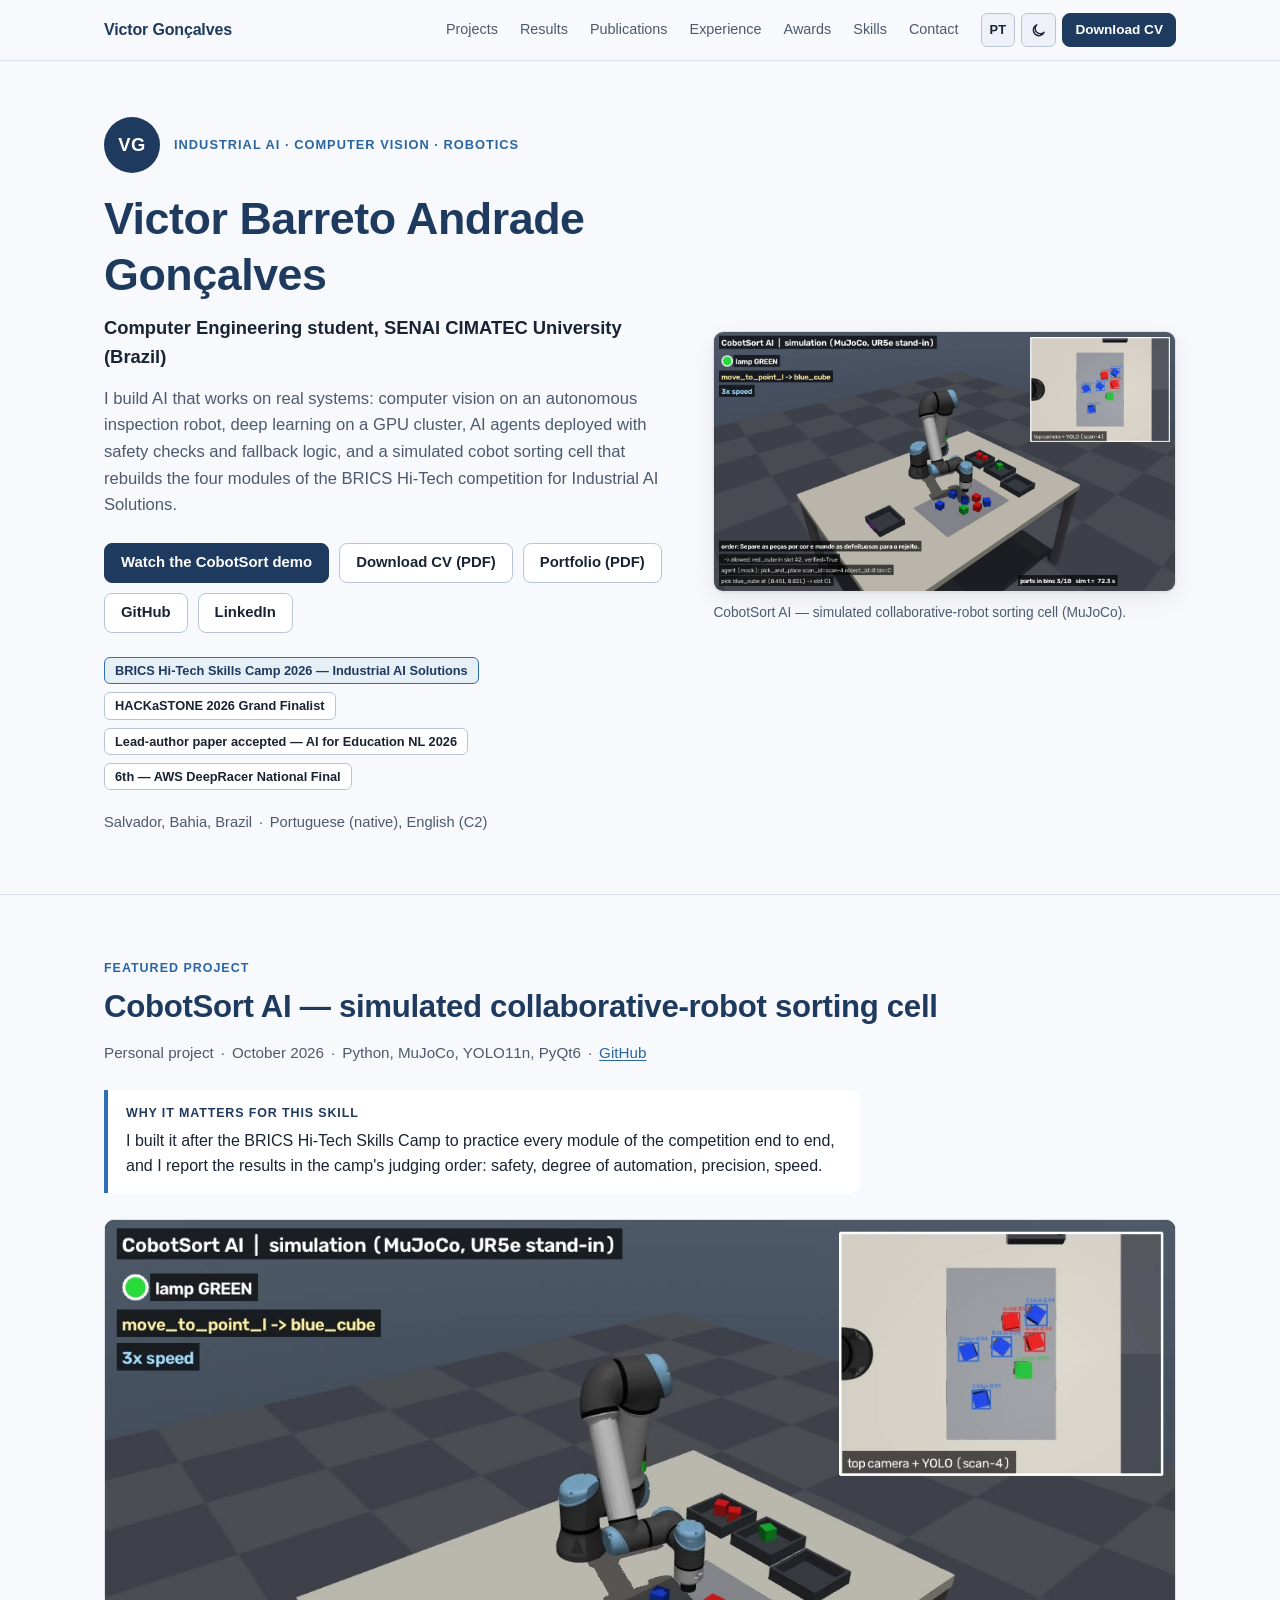
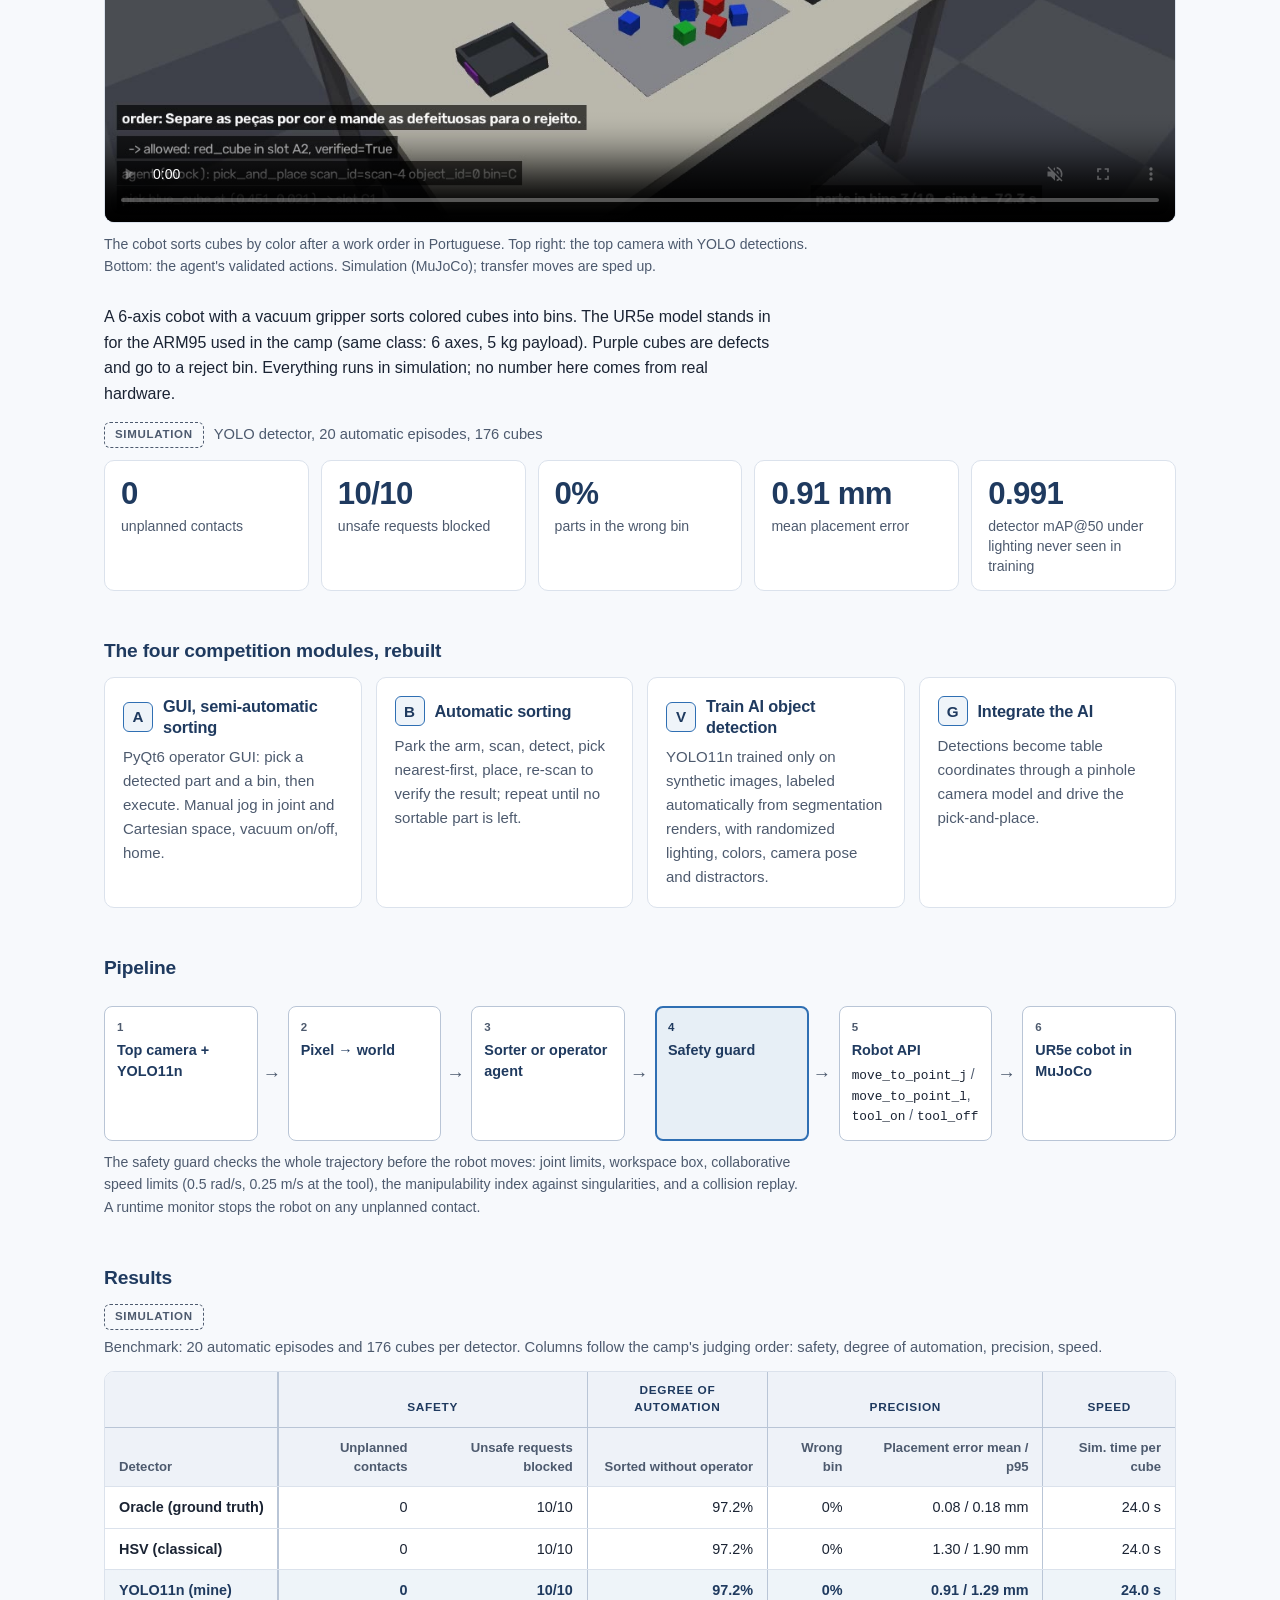
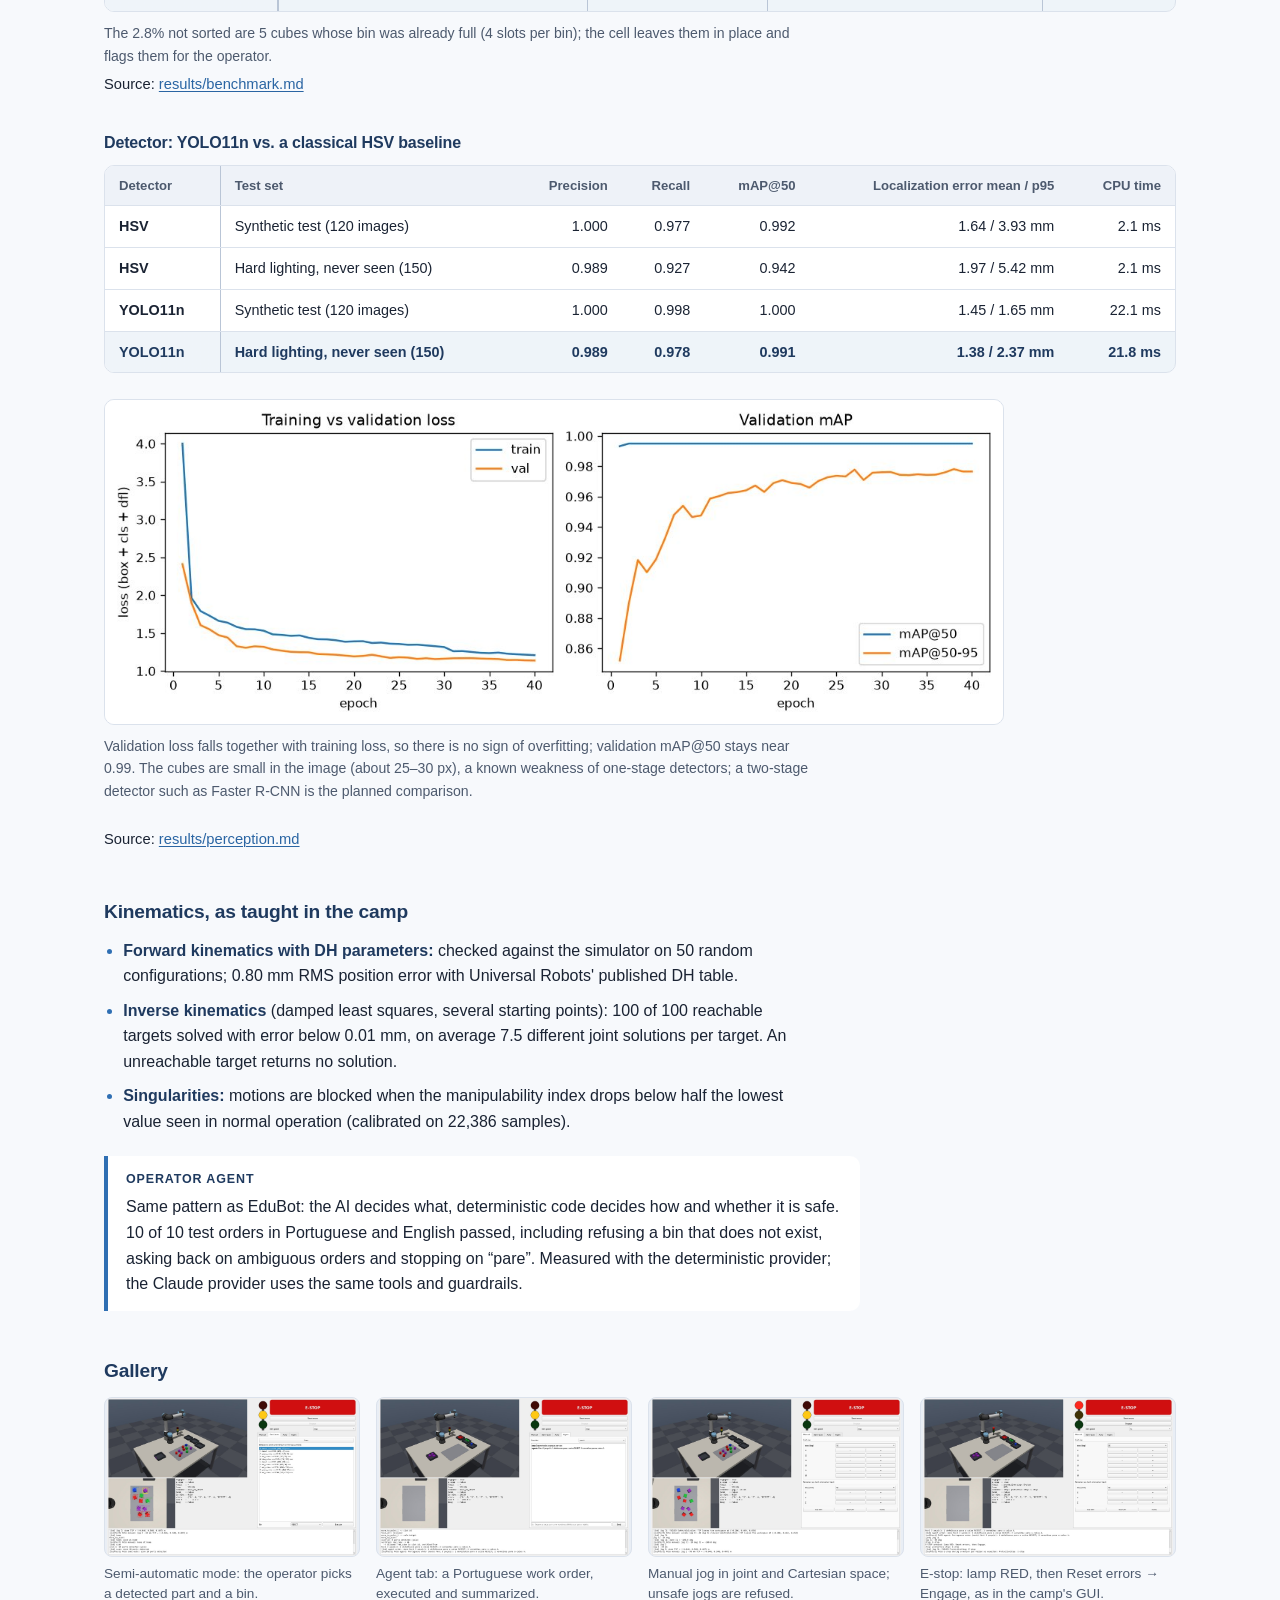
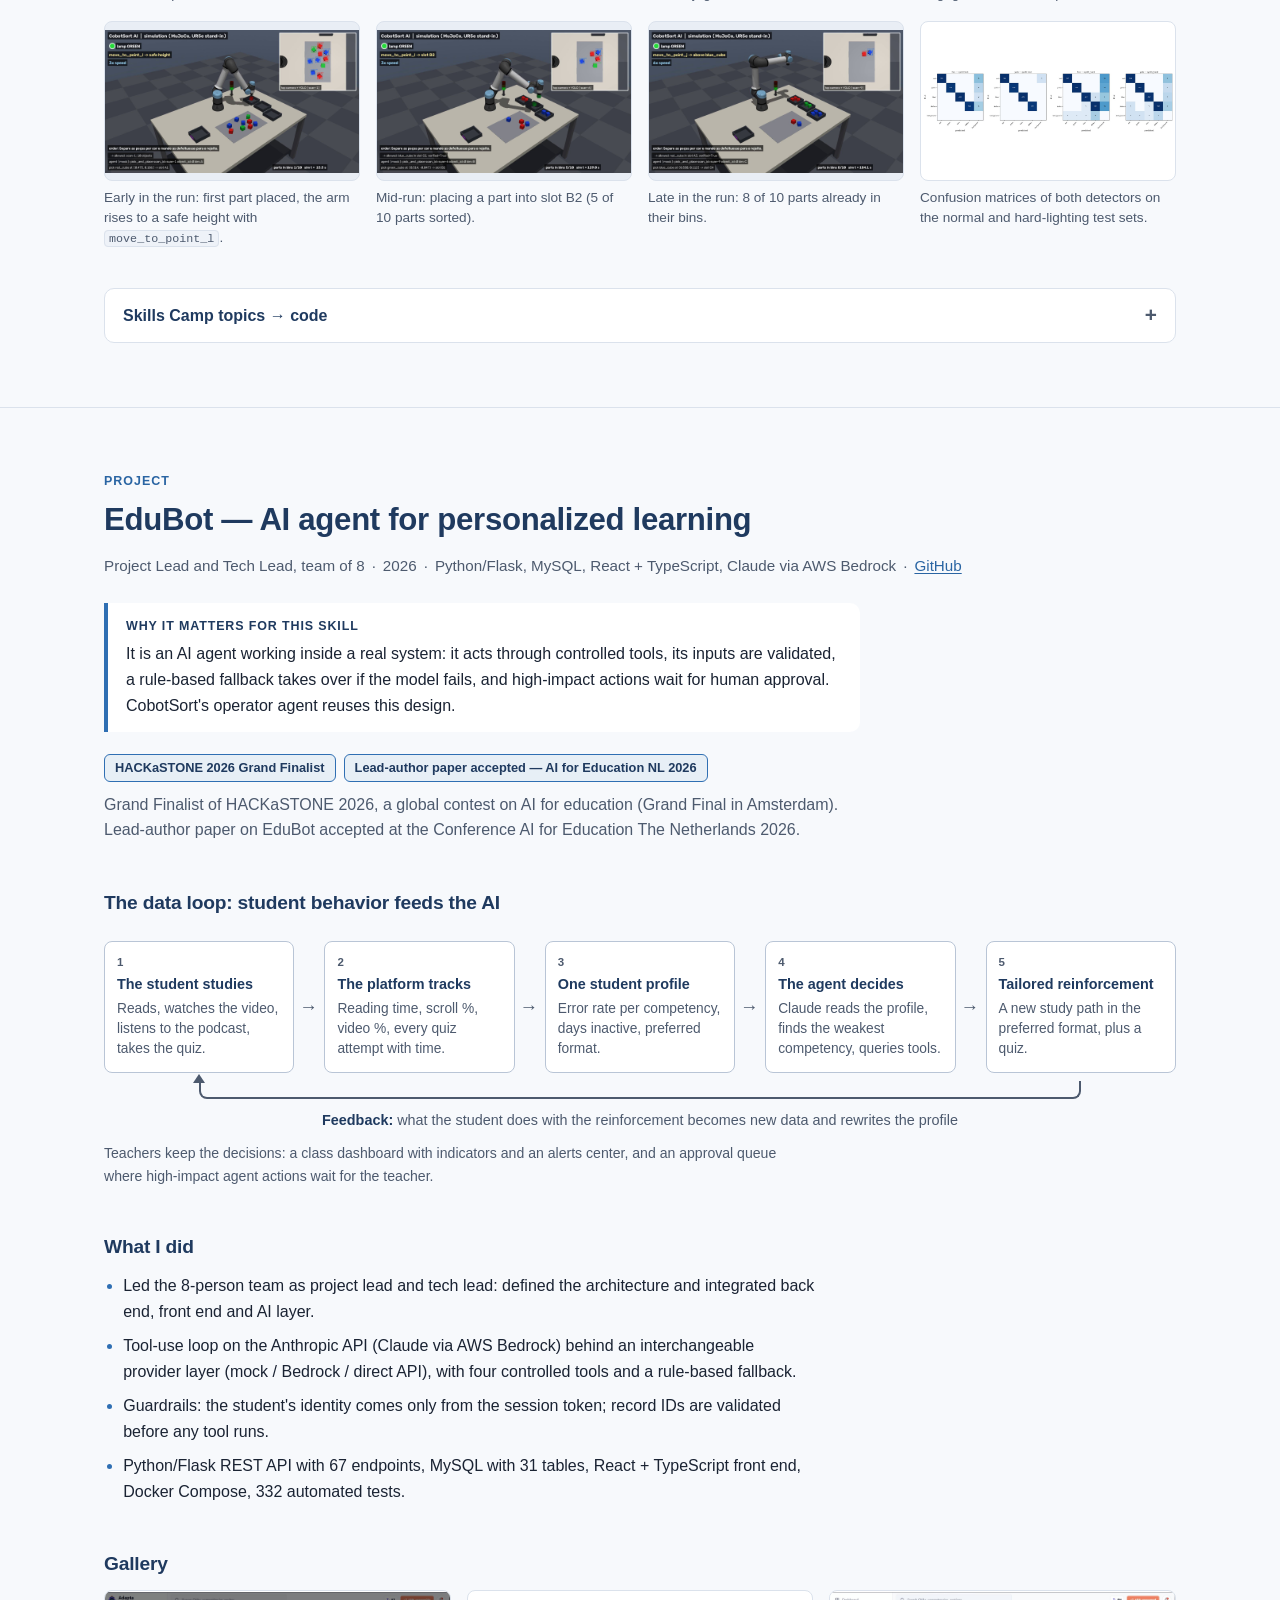
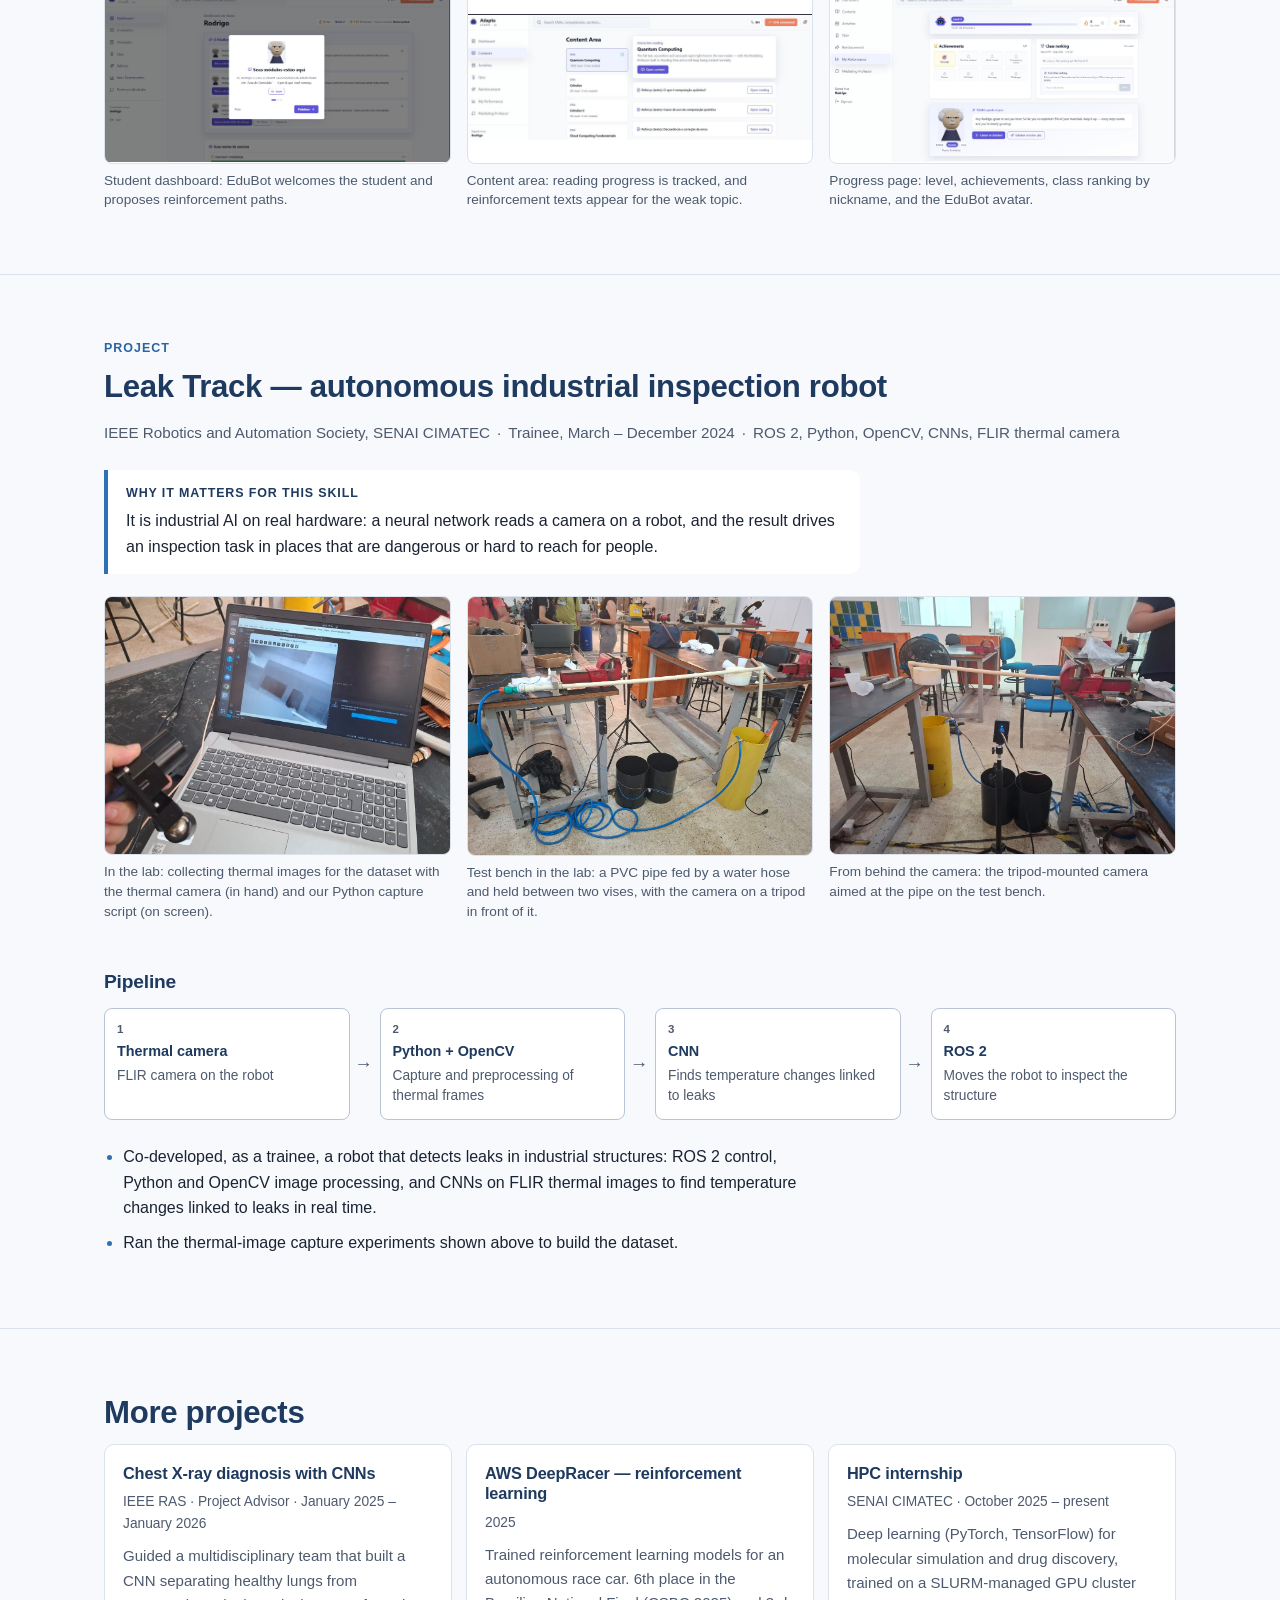
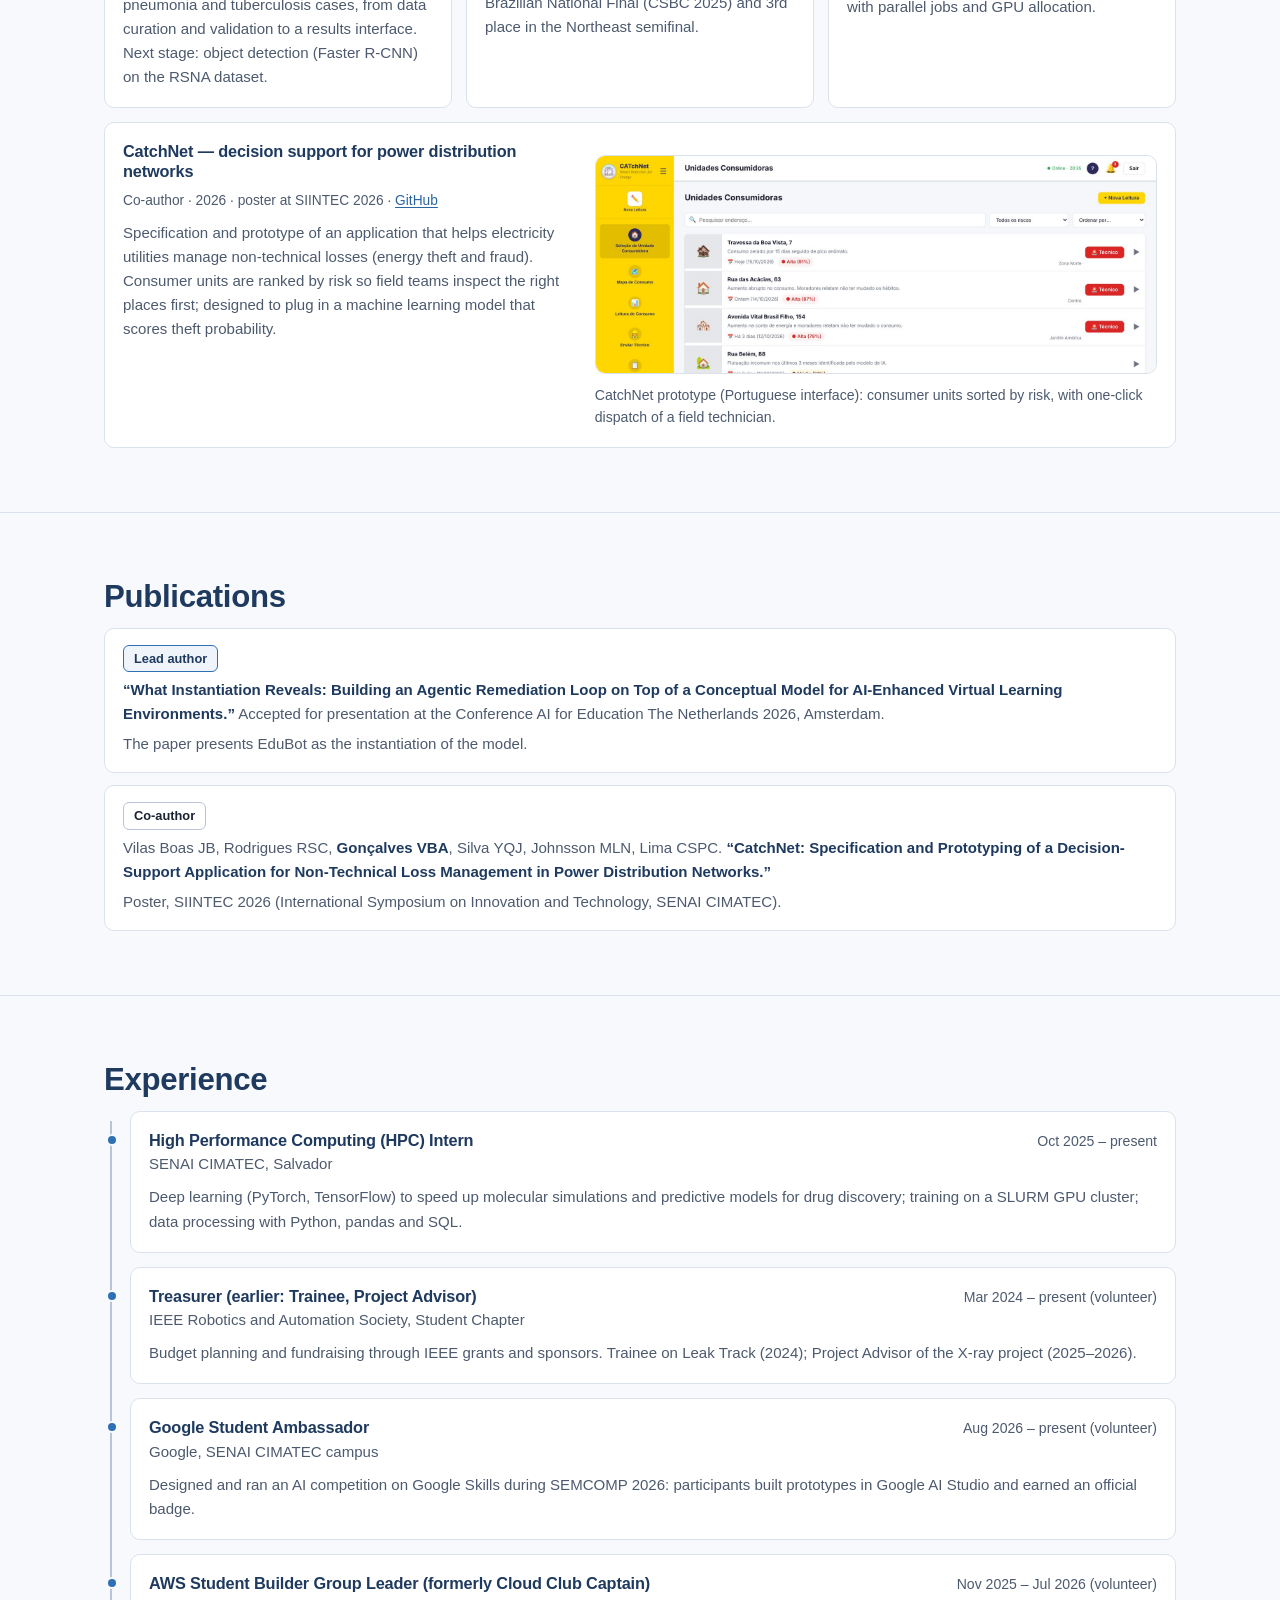
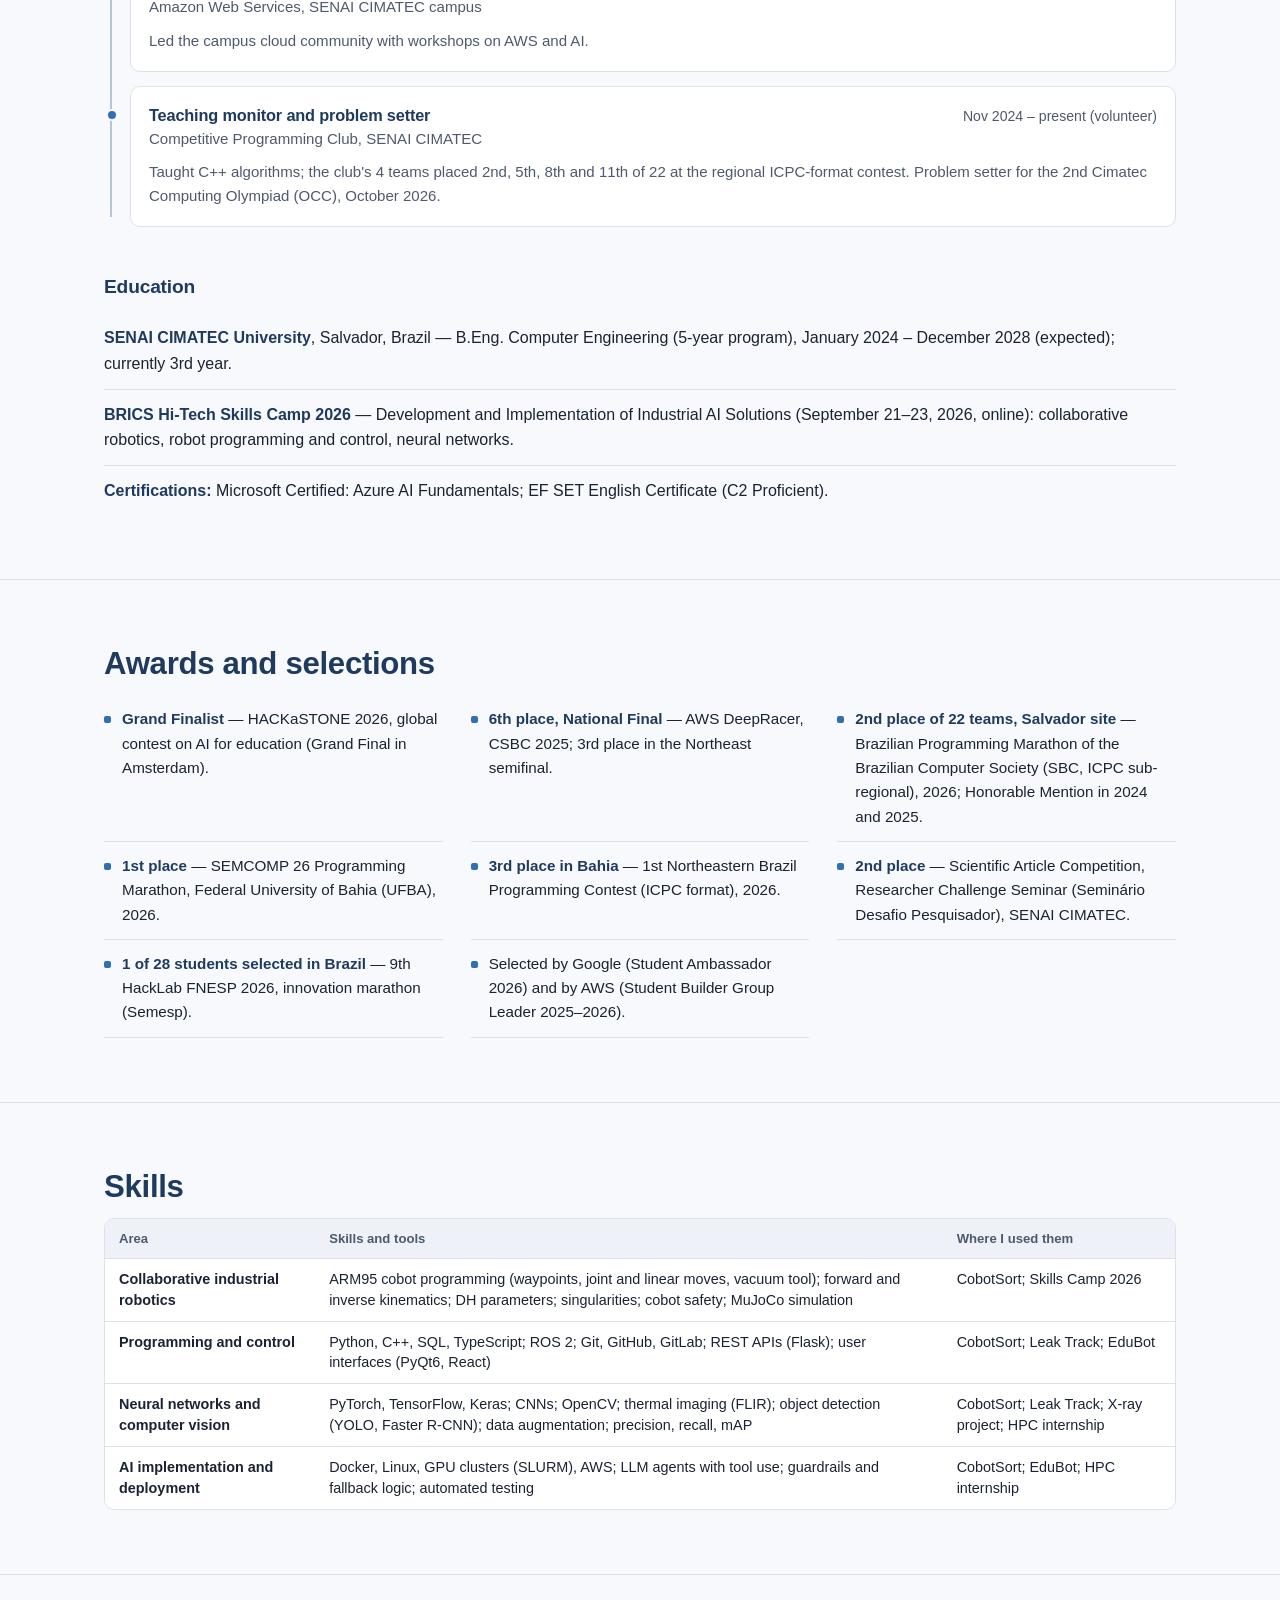
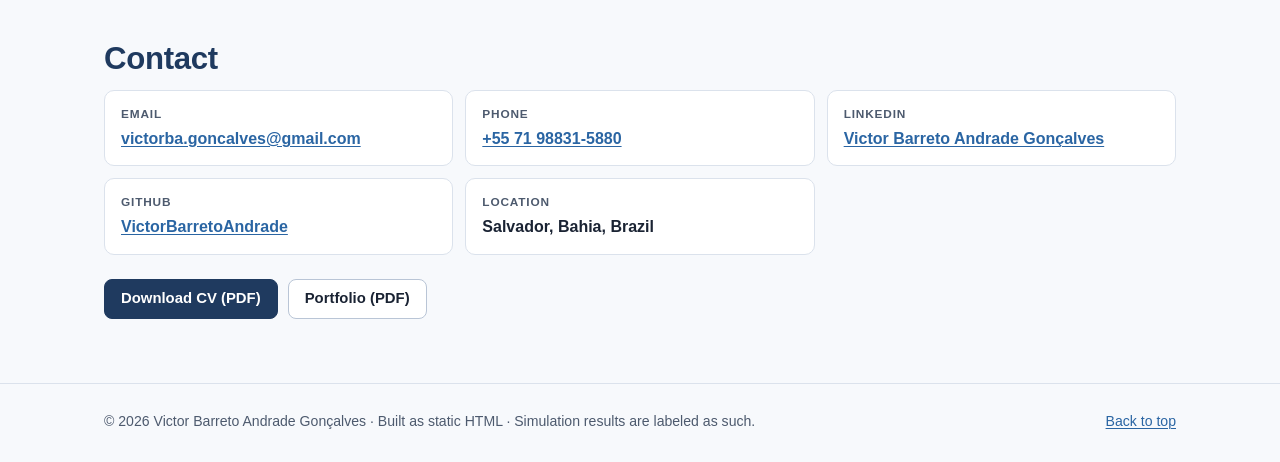
==== commit 3749abcb: "feat: show the Leak Track test bench photos Replaces two near-duplicate thermal-capture photos with " ====
--- a/index.html
+++ b/index.html
@@ -439,22 +439,20 @@
       <p data-en="It is industrial AI on real hardware: a neural network reads a camera on a robot, and the result drives an inspection task in places that are dangerous or hard to reach for people." data-pt="É IA industrial em hardware real: uma rede neural lê uma câmera em um robô, e o resultado comanda uma tarefa de inspeção em locais perigosos ou de difícil acesso para pessoas.">It is industrial AI on real hardware: a neural network reads a camera on a robot, and the result drives an inspection task in places that are dangerous or hard to reach for people.</p>
     </div>
 
-    <div class="split">
-      <figure class="figure">
-        <a class="frame frame-link" href="assets/img/leaktrack/thermal-capture-crop.jpg" data-gallery="leaktrack"><img src="assets/img/leaktrack/thermal-capture-crop.jpg" width="1110" height="820" loading="lazy" decoding="async" alt="In the lab: collecting thermal images for the dataset with the thermal camera (in hand) and our Python capture script (on screen)." data-i18n-attr="alt" data-en-alt="In the lab: collecting thermal images for the dataset with the thermal camera (in hand) and our Python capture script (on screen)." data-pt-alt="No laboratório: coletando imagens térmicas para o dataset com a câmera térmica (na mão) e nosso script de captura em Python (na tela)."></a>
+    <ul class="gallery gallery-3 gallery-photo">
+      <li><figure>
+        <a class="thumb" href="assets/img/leaktrack/thermal-capture-crop.jpg" data-gallery="leaktrack"><img src="assets/img/leaktrack/thermal-capture-crop.jpg" width="1110" height="820" loading="lazy" decoding="async" alt="In the lab: collecting thermal images for the dataset with the thermal camera (in hand) and our Python capture script (on screen)." data-i18n-attr="alt" data-en-alt="In the lab: collecting thermal images for the dataset with the thermal camera (in hand) and our Python capture script (on screen)." data-pt-alt="No laboratório: coletando imagens térmicas para o dataset com a câmera térmica (na mão) e nosso script de captura em Python (na tela)."></a>
         <figcaption data-en="In the lab: collecting thermal images for the dataset with the thermal camera (in hand) and our Python capture script (on screen)." data-pt="No laboratório: coletando imagens térmicas para o dataset com a câmera térmica (na mão) e nosso script de captura em Python (na tela).">In the lab: collecting thermal images for the dataset with the thermal camera (in hand) and our Python capture script (on screen).</figcaption>
-      </figure>
-      <ul class="gallery">
-        <li><figure>
-          <a class="thumb thumb-tall" href="assets/img/leaktrack/thermal-capture-1.jpg" data-gallery="leaktrack"><img src="assets/img/leaktrack/thermal-capture-1.jpg" width="1000" height="1333" loading="lazy" decoding="async" alt="Thermal capture experiment in the lab: wider view of the setup." data-i18n-attr="alt" data-en-alt="Thermal capture experiment in the lab: wider view of the setup." data-pt-alt="Experimento de captura térmica no laboratório: visão mais ampla da montagem."></a>
-          <figcaption data-en="Thermal capture experiment in the lab: wider view of the setup." data-pt="Experimento de captura térmica no laboratório: visão mais ampla da montagem.">Thermal capture experiment in the lab: wider view of the setup.</figcaption>
-        </figure></li>
-        <li><figure>
-          <a class="thumb thumb-tall" href="assets/img/leaktrack/thermal-capture-2.jpg" data-gallery="leaktrack"><img src="assets/img/leaktrack/thermal-capture-2.jpg" width="1000" height="1333" loading="lazy" decoding="async" alt="Thermal capture experiment in the lab: another capture with the same setup." data-i18n-attr="alt" data-en-alt="Thermal capture experiment in the lab: another capture with the same setup." data-pt-alt="Experimento de captura térmica no laboratório: outra captura com a mesma montagem."></a>
-          <figcaption data-en="Thermal capture experiment in the lab: another capture with the same setup." data-pt="Experimento de captura térmica no laboratório: outra captura com a mesma montagem.">Thermal capture experiment in the lab: another capture with the same setup.</figcaption>
-        </figure></li>
-      </ul>
-    </div>
+      </figure></li>
+      <li><figure>
+        <a class="thumb" href="assets/img/leaktrack/test-bench.jpg" data-gallery="leaktrack"><img src="assets/img/leaktrack/test-bench.jpg" width="1200" height="900" loading="lazy" decoding="async" alt="Test bench in the lab: a PVC pipe fed by a water hose and held between two vises, with the camera on a tripod in front of it." data-i18n-attr="alt" data-en-alt="Test bench in the lab: a PVC pipe fed by a water hose and held between two vises, with the camera on a tripod in front of it." data-pt-alt="Bancada de teste no laboratório: um cano de PVC alimentado por uma mangueira de água e preso entre duas morsas, com a câmera em um tripé à frente."></a>
+        <figcaption data-en="Test bench in the lab: a PVC pipe fed by a water hose and held between two vises, with the camera on a tripod in front of it." data-pt="Bancada de teste no laboratório: um cano de PVC alimentado por uma mangueira de água e preso entre duas morsas, com a câmera em um tripé à frente.">Test bench in the lab: a PVC pipe fed by a water hose and held between two vises, with the camera on a tripod in front of it.</figcaption>
+      </figure></li>
+      <li><figure>
+        <a class="thumb" href="assets/img/leaktrack/camera-view.jpg" data-gallery="leaktrack"><img src="assets/img/leaktrack/camera-view.jpg" width="1200" height="900" loading="lazy" decoding="async" alt="From behind the camera: the tripod-mounted camera aimed at the pipe on the test bench." data-i18n-attr="alt" data-en-alt="From behind the camera: the tripod-mounted camera aimed at the pipe on the test bench." data-pt-alt="Por trás da câmera: a câmera no tripé apontada para o cano da bancada de teste."></a>
+        <figcaption data-en="From behind the camera: the tripod-mounted camera aimed at the pipe on the test bench." data-pt="Por trás da câmera: a câmera no tripé apontada para o cano da bancada de teste.">From behind the camera: the tripod-mounted camera aimed at the pipe on the test bench.</figcaption>
+      </figure></li>
+    </ul>
 
     <h3 class="sub-title" data-en="Pipeline" data-pt="Fluxo">Pipeline</h3>
     <ol class="flow" aria-label="Leak Track pipeline" data-i18n-attr="aria-label" data-en-aria-label="Leak Track pipeline" data-pt-aria-label="Fluxo do Leak Track">
--- a/assets/css/site.css
+++ b/assets/css/site.css
@@ -509,6 +509,8 @@
 .thumb-tall { aspect-ratio: 3 / 4; }
 .thumb-light { background: #fff; }
 .gallery-wide .thumb { aspect-ratio: 2 / 1; }
+.gallery-photo .thumb { aspect-ratio: 4 / 3; }
+.gallery-photo .thumb img { object-fit: cover; }
 .gallery figcaption { font-size: .85rem; color: var(--text-dim); margin-top: 7px; line-height: 1.45; }
 
 .lightbox {
@@ -586,14 +588,6 @@
 .edu-list > li { padding: 12px 0; border-bottom: 1px solid var(--border); }
 .edu-list > li:last-child { border-bottom: 0; }
 .edu-list p { margin: 0; }
-
-/* ---------- Two-column media layout ---------- */
-.split { display: grid; grid-template-columns: minmax(0, 1.6fr) minmax(0, 1fr); gap: 16px; align-items: start; }
-.split .figure { margin: 0; }
-.split .gallery { grid-template-columns: repeat(2, minmax(0, 1fr)); gap: 12px; }
-@media (max-width: 760px) {
-  .split { grid-template-columns: minmax(0, 1fr); }
-}
 
 /* ---------- Contact ---------- */
 .contact-list {
@@ -670,7 +664,7 @@
   .meta-row, .meta-line { margin-left: 0; margin-right: 0; padding-left: 0; padding-right: 0; }
 
   .site-header, .skip-link, .lightbox, .actions, .nav-tools,
-  #demo, .figure:has(video), .gallery, .split, .figure-narrow, .card-wide .figure,
+  #demo, .figure:has(video), .gallery, .figure-narrow, .card-wide .figure,
   .hero-figure figcaption { display: none !important; }
 
   .hero { padding: 0 0 10pt; }
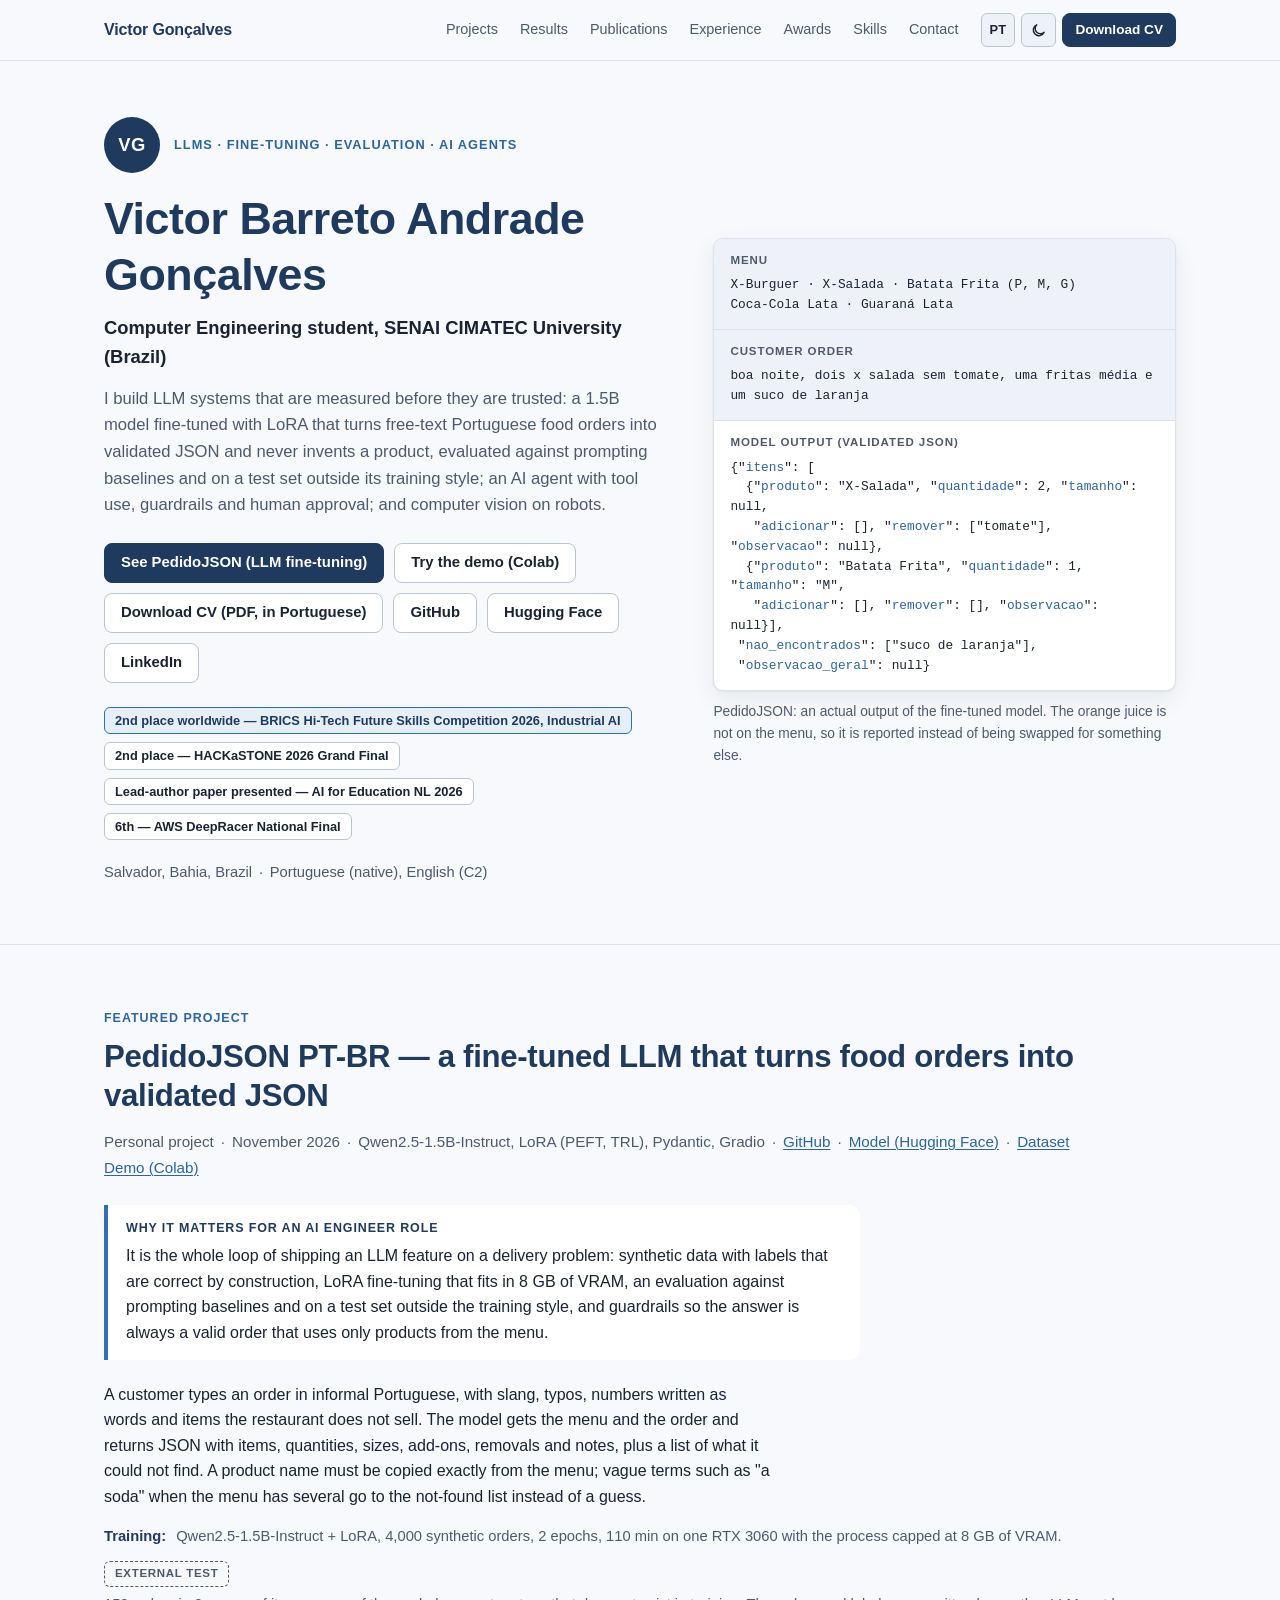
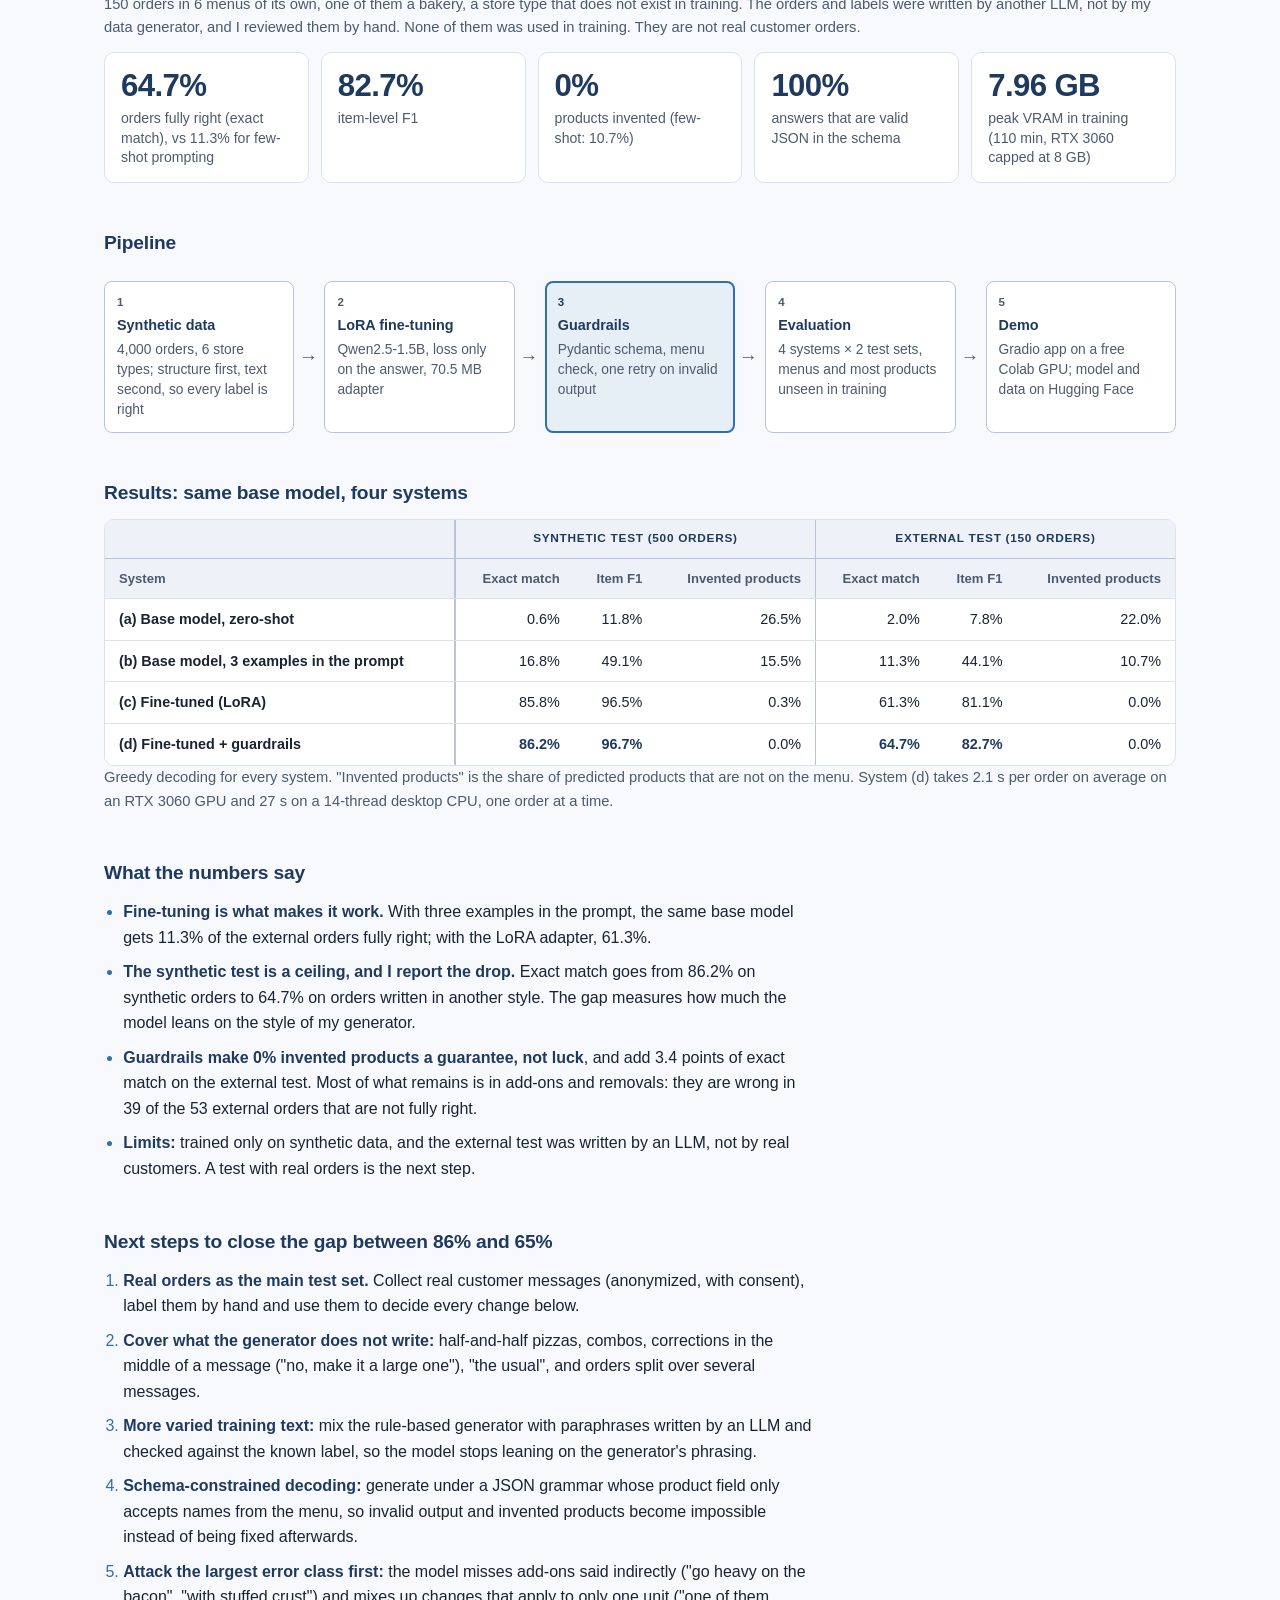
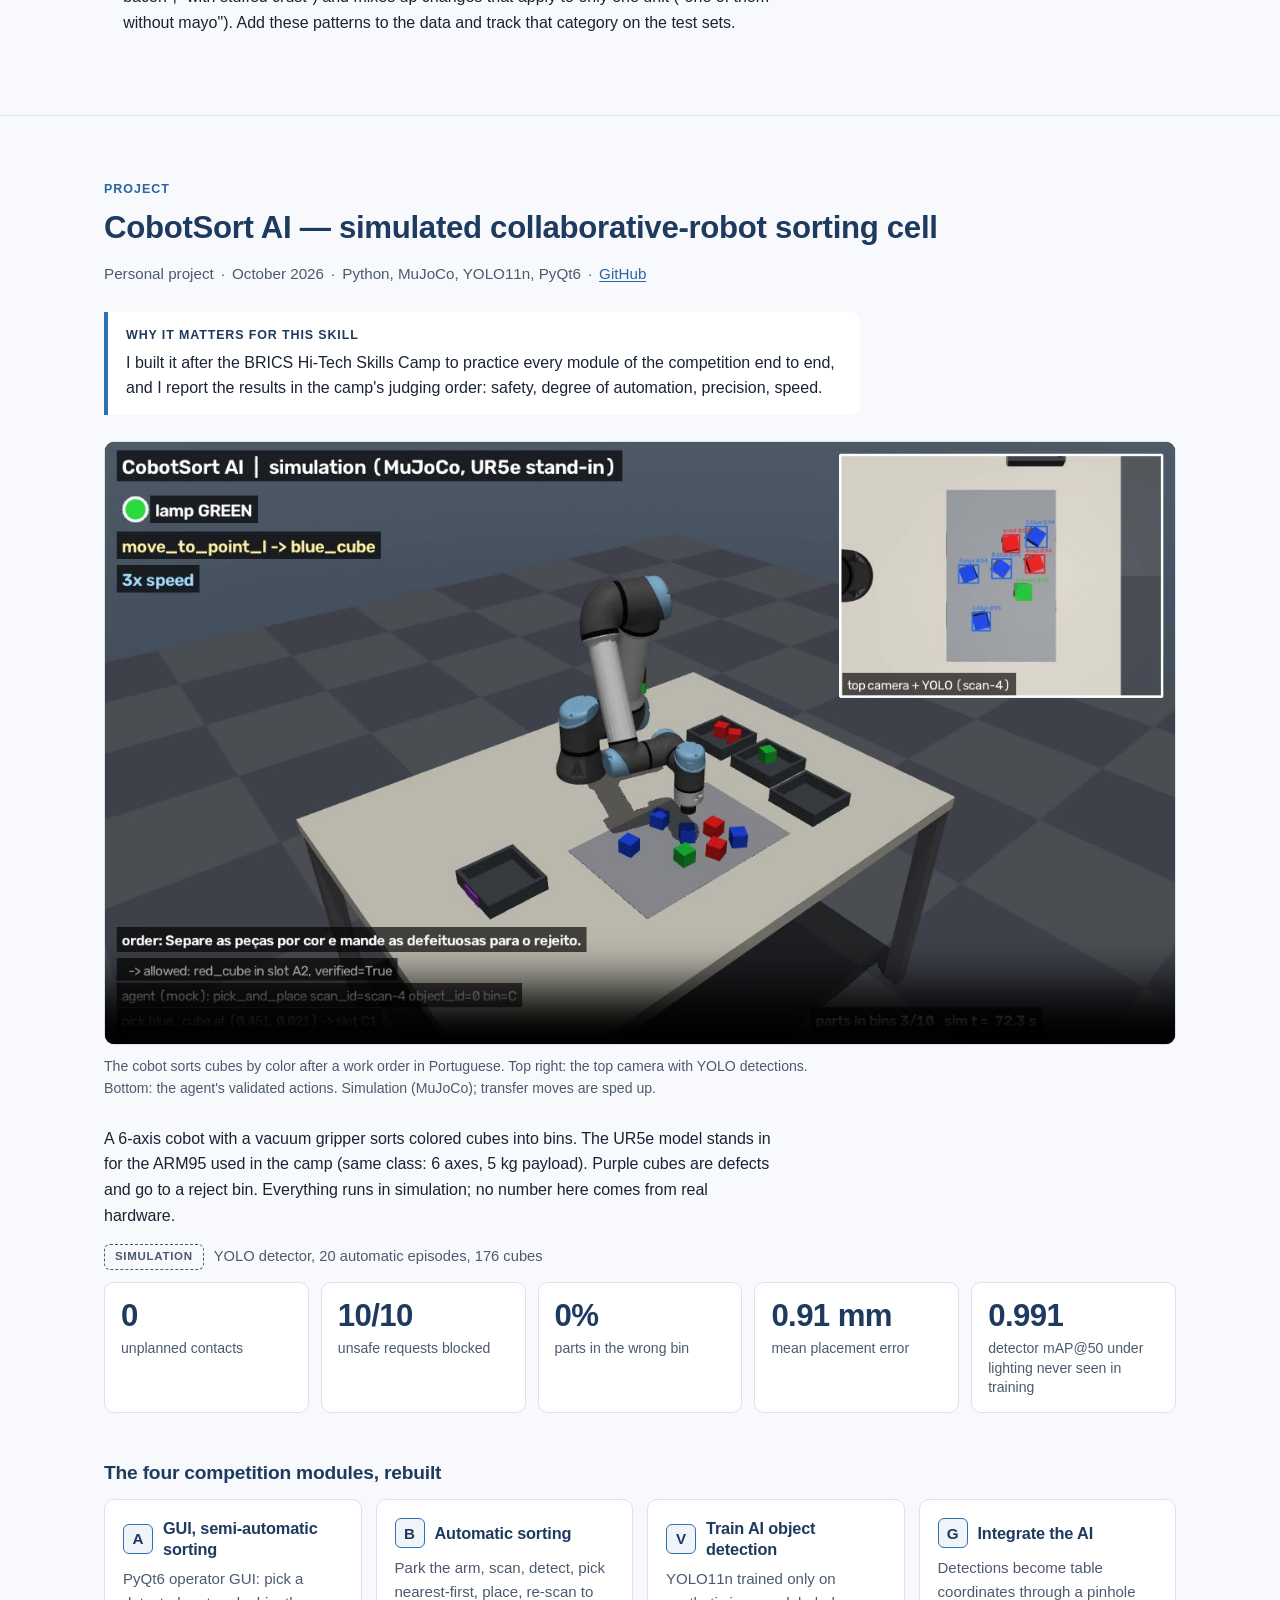
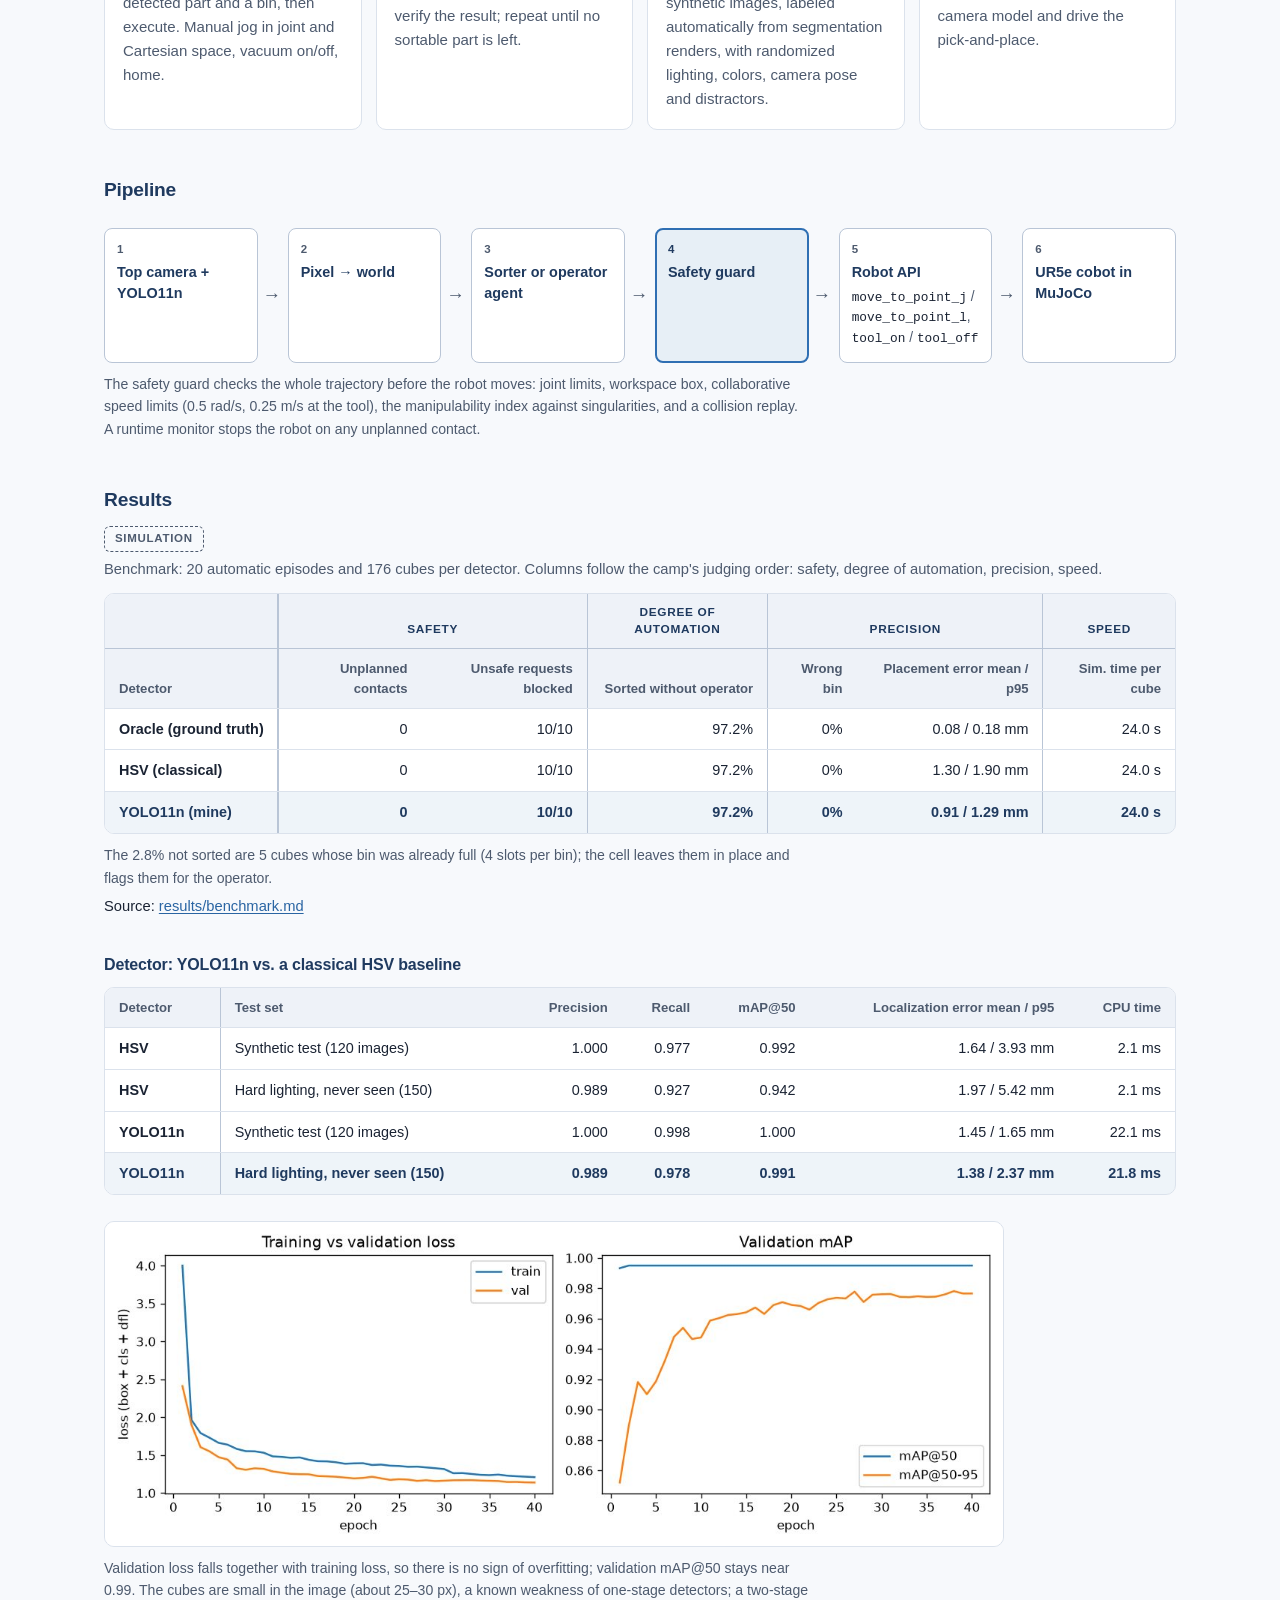
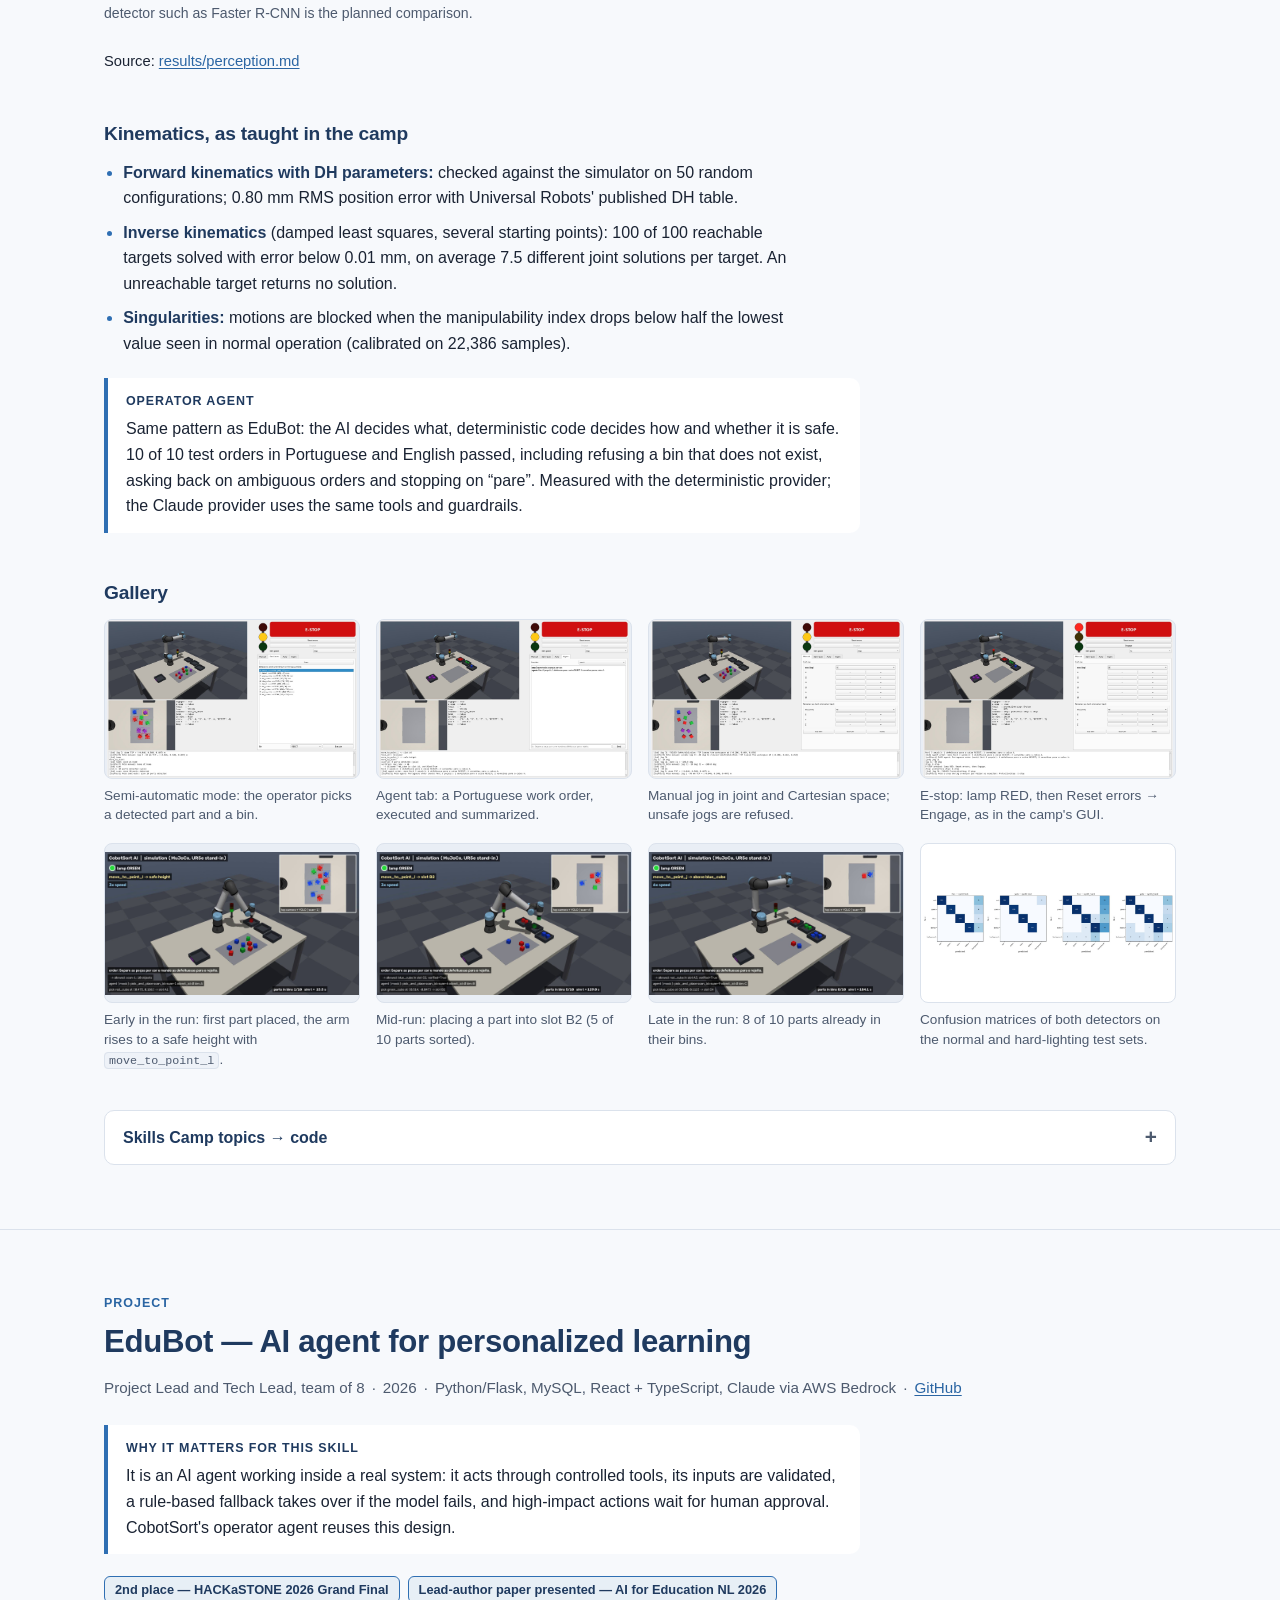
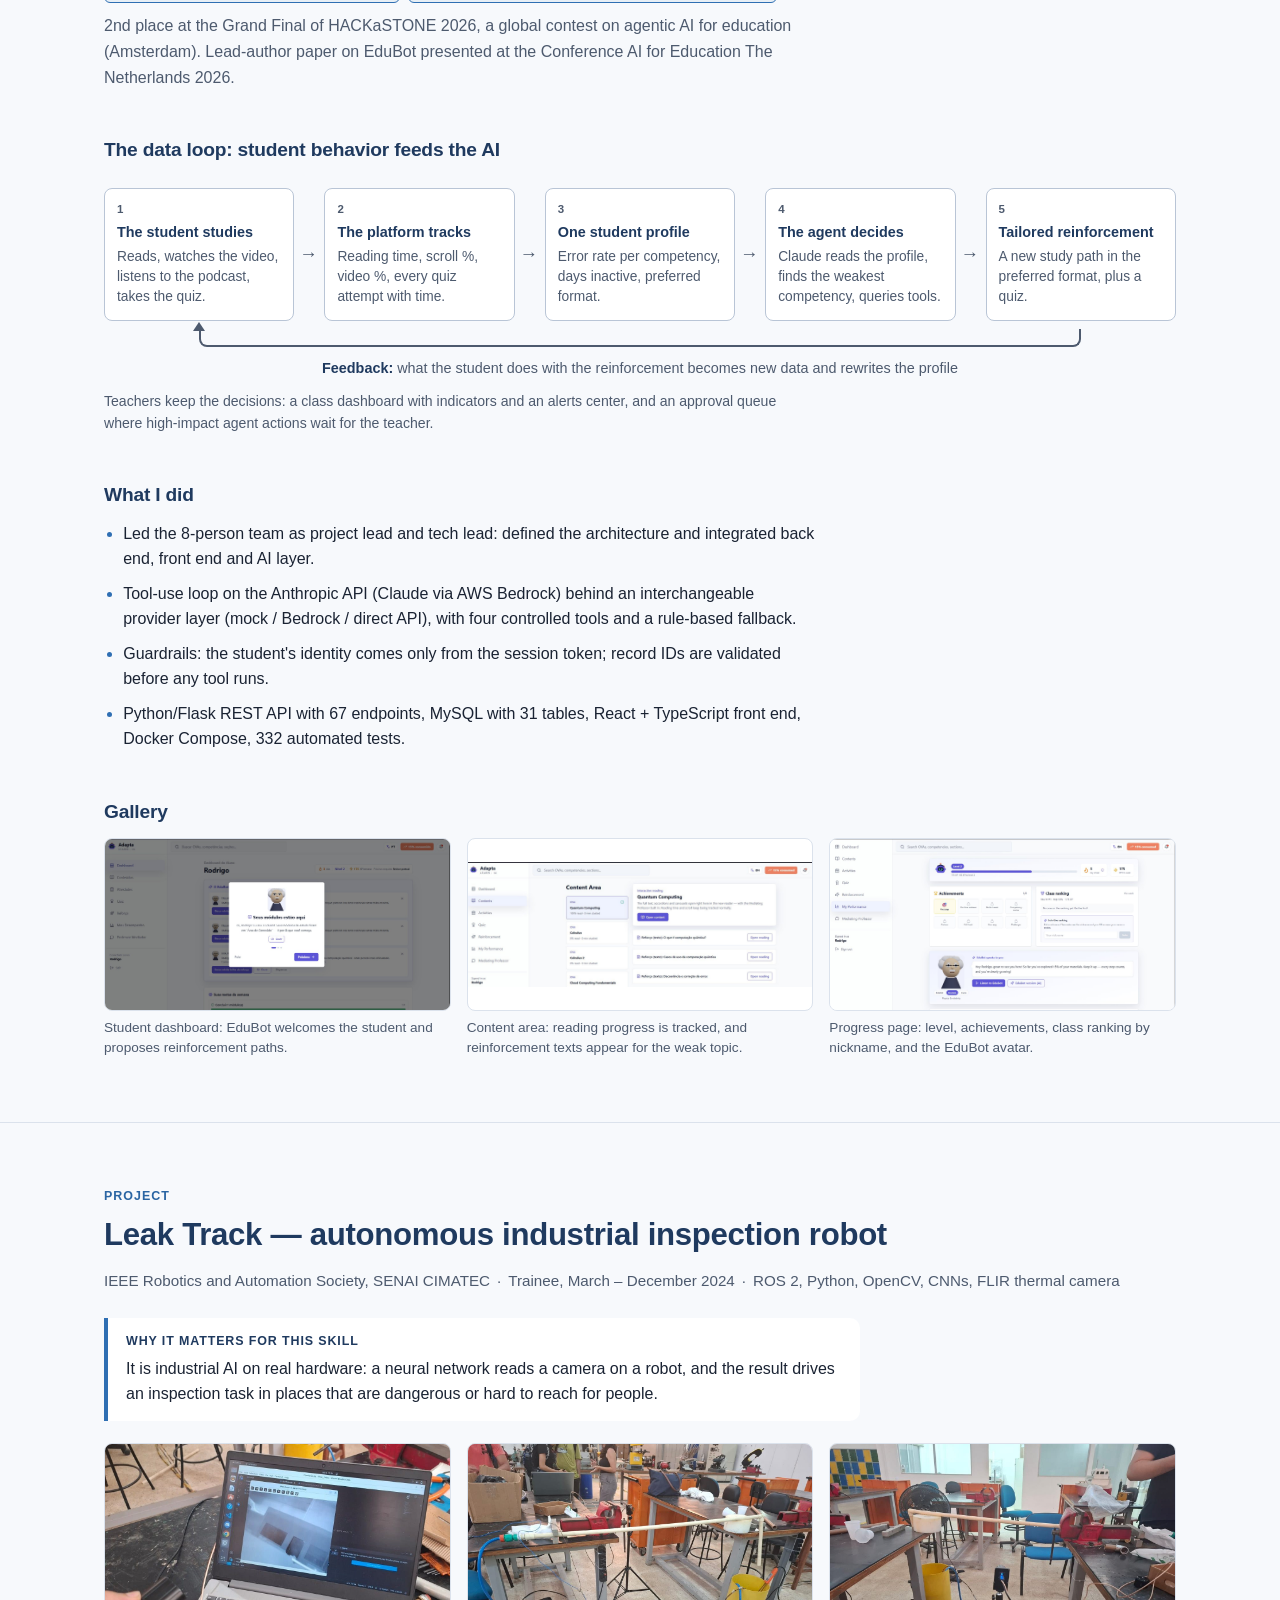
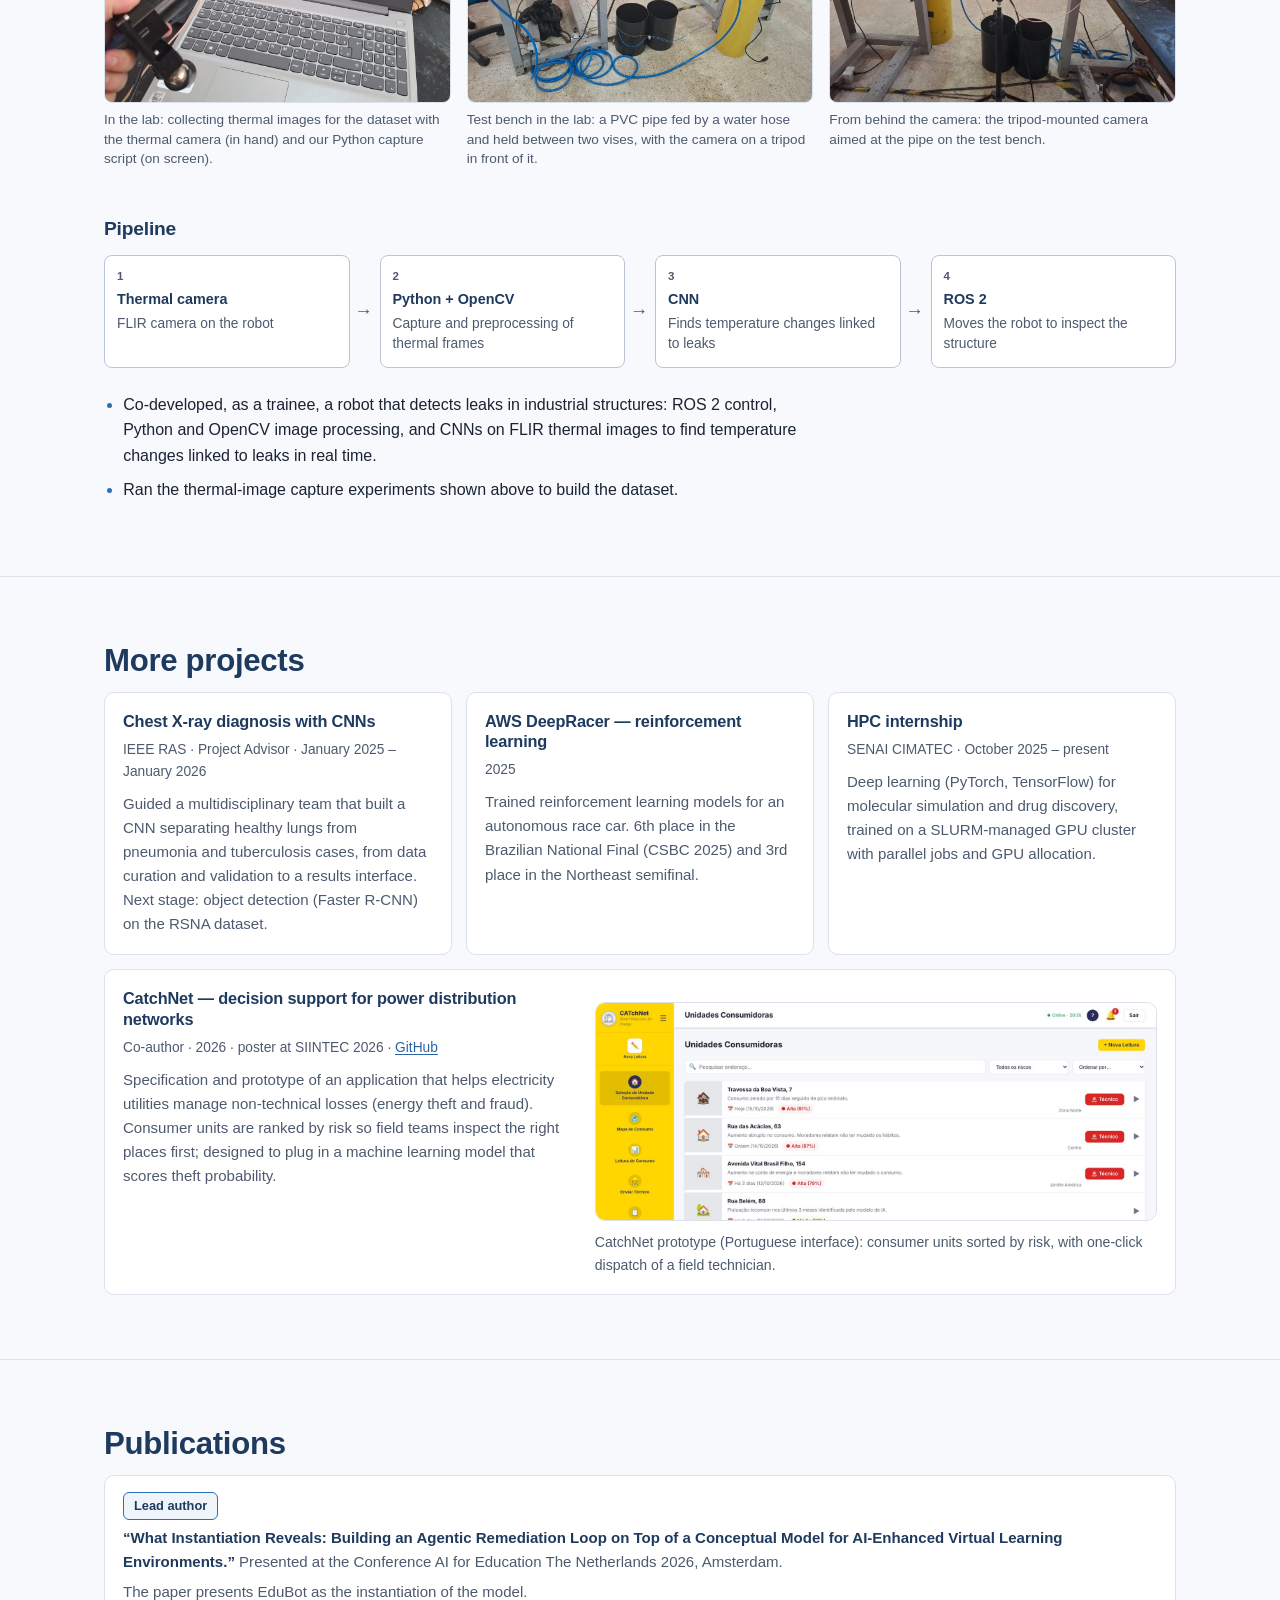
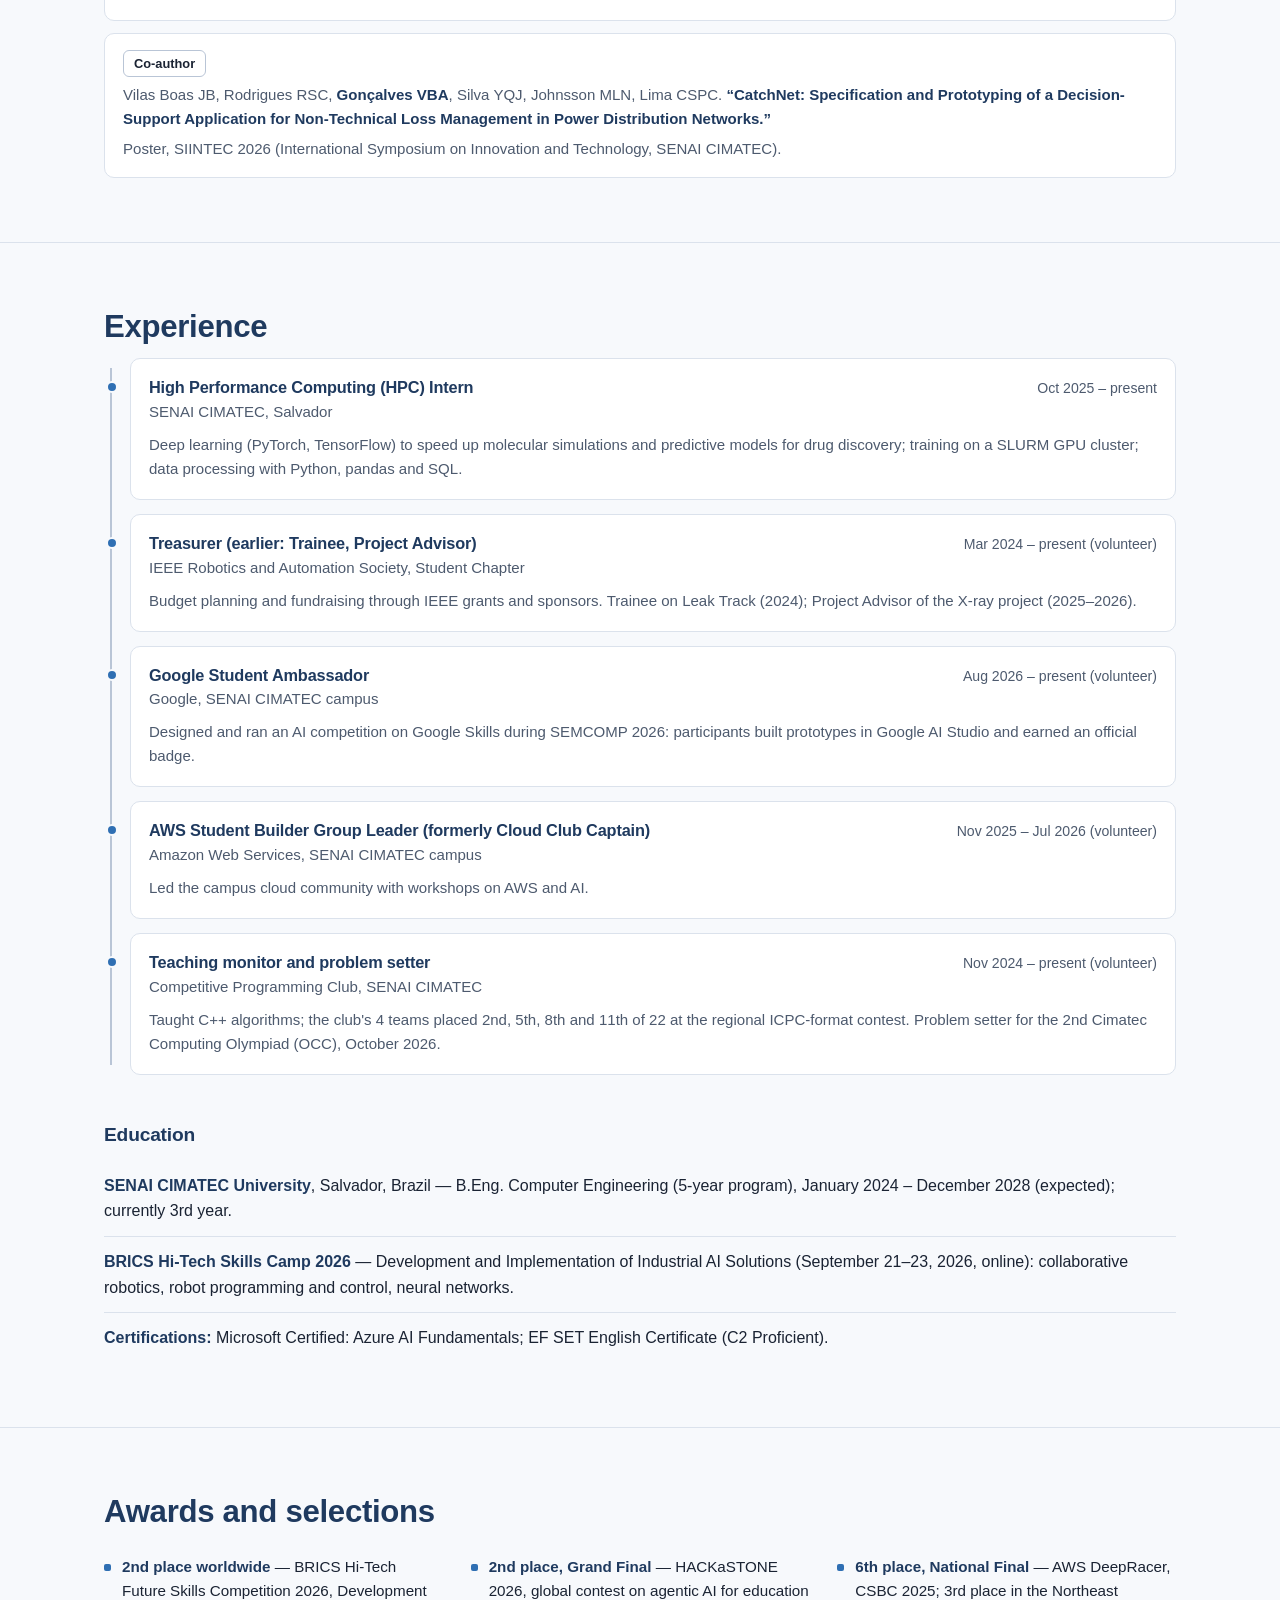
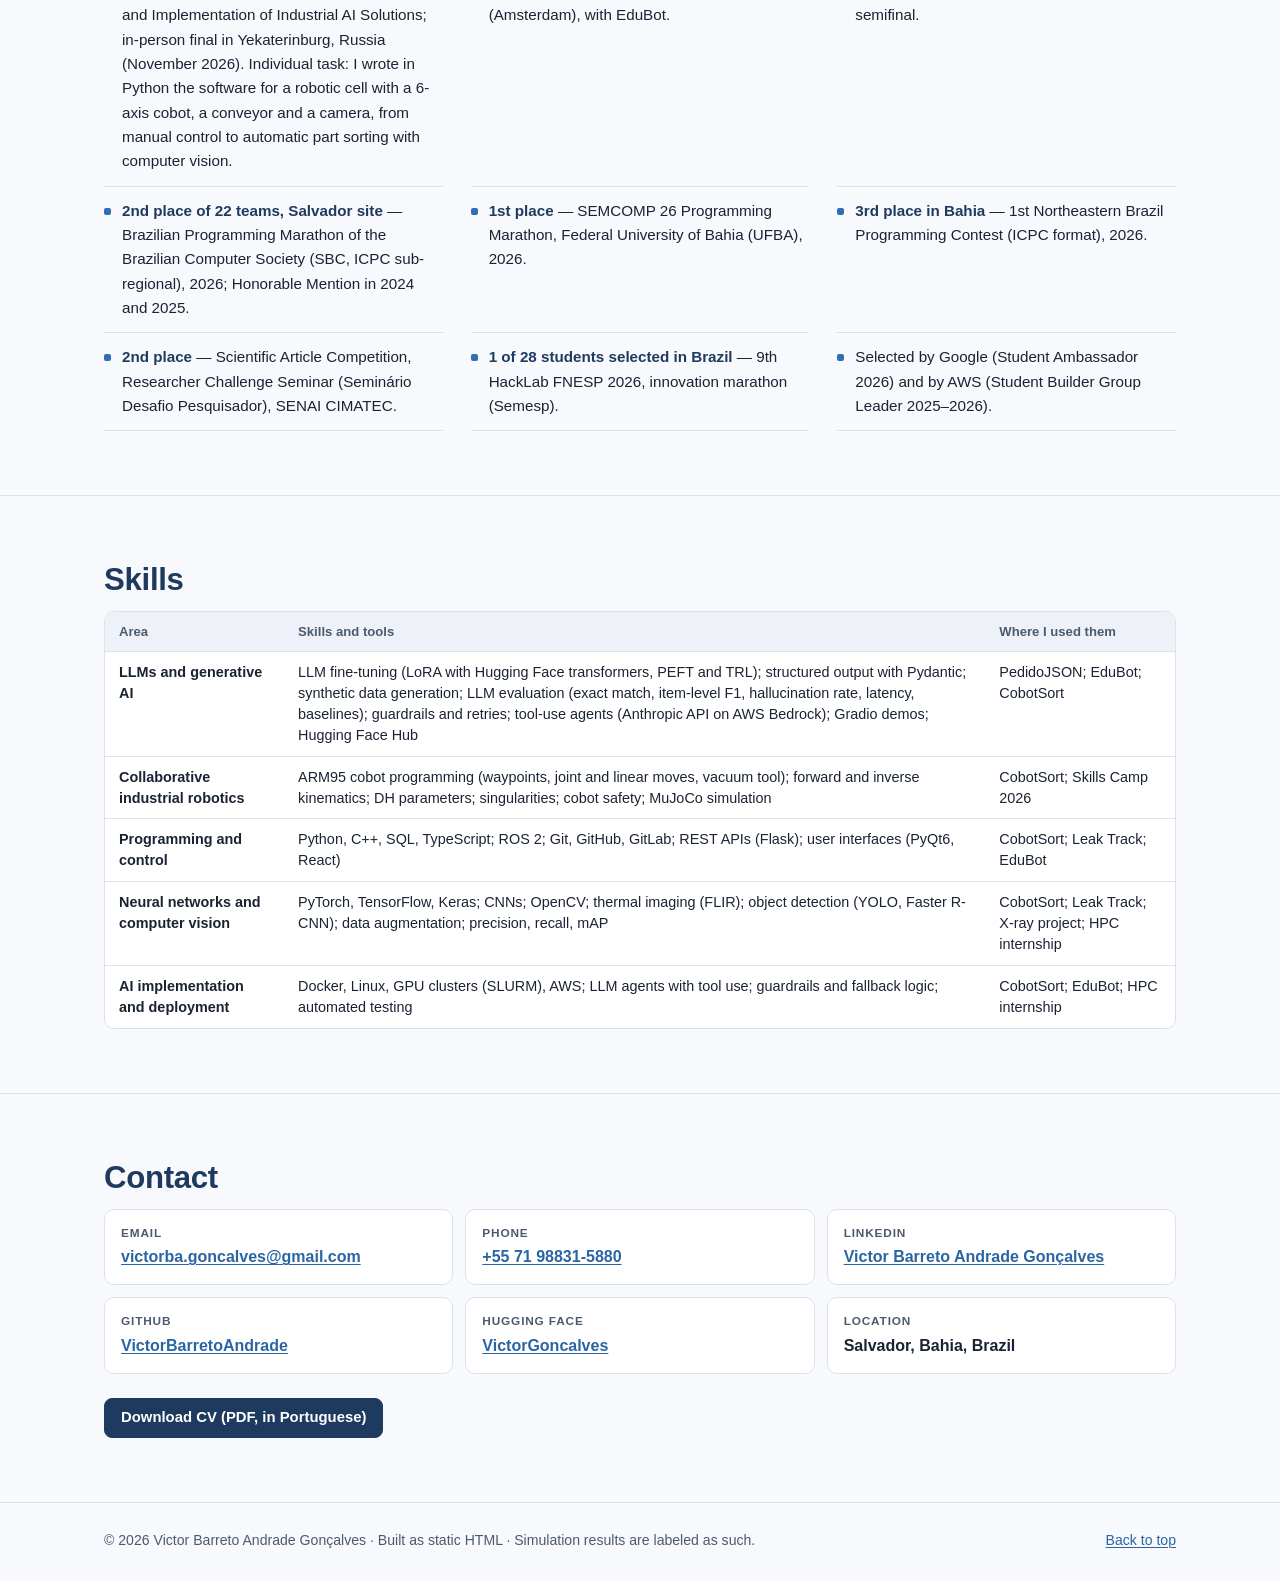
==== commit 1cd0350d: "feat: refocus on AI engineering with the PedidoJSON case study Feature PedidoJSON (fine-tuned LLM, e" ====
--- a/index.html
+++ b/index.html
@@ -3,22 +3,22 @@
 <head>
 <meta charset="utf-8">
 <meta name="viewport" content="width=device-width, initial-scale=1">
-<title data-en="Victor Barreto Andrade Gonçalves — Industrial AI Portfolio" data-pt="Victor Barreto Andrade Gonçalves — Portfólio de IA Industrial">Victor Barreto Andrade Gonçalves — Industrial AI Portfolio</title>
-<meta name="description" content="Computer Engineering student building AI for real systems: a simulated cobot sorting cell with YOLO and safety-first control, an AI agent deployed with guardrails, and computer vision on an inspection robot.">
+<title data-en="Victor Barreto Andrade Gonçalves — AI Engineer Portfolio" data-pt="Victor Barreto Andrade Gonçalves — Portfólio de Engenharia de IA">Victor Barreto Andrade Gonçalves — AI Engineer Portfolio</title>
+<meta name="description" content="Computer Engineering student building LLM systems that are measured and safe: a fine-tuned 1.5B model that turns Portuguese food orders into validated JSON, an AI agent with tool use and guardrails, and computer vision on robots.">
 <meta name="author" content="Victor Barreto Andrade Gonçalves">
 <meta name="color-scheme" content="dark light">
 <link rel="canonical" href="https://portifolio-one-zeta-47.vercel.app/">
 <meta property="og:type" content="website">
 <meta property="og:url" content="https://portifolio-one-zeta-47.vercel.app/">
-<meta property="og:title" content="Victor Barreto Andrade Gonçalves — Industrial AI Portfolio">
-<meta property="og:description" content="Computer Engineering student building AI for real systems: a simulated cobot sorting cell with YOLO and safety-first control, an AI agent deployed with guardrails, and computer vision on an inspection robot.">
+<meta property="og:title" content="Victor Barreto Andrade Gonçalves — AI Engineer Portfolio">
+<meta property="og:description" content="Computer Engineering student building LLM systems that are measured and safe: a fine-tuned 1.5B model that turns Portuguese food orders into validated JSON, an AI agent with tool use and guardrails, and computer vision on robots.">
 <meta property="og:image" content="https://portifolio-one-zeta-47.vercel.app/assets/img/og-image.jpg">
 <meta property="og:image:width" content="1200">
 <meta property="og:image:height" content="630">
 <meta property="og:image:alt" content="CobotSort AI simulation: the cobot sorts cubes by color; top right, the top camera with YOLO detections.">
 <meta name="twitter:card" content="summary_large_image">
-<meta name="twitter:title" content="Victor Barreto Andrade Gonçalves — Industrial AI Portfolio">
-<meta name="twitter:description" content="Computer Engineering student building AI for real systems: a simulated cobot sorting cell with YOLO and safety-first control, an AI agent deployed with guardrails, and computer vision on an inspection robot.">
+<meta name="twitter:title" content="Victor Barreto Andrade Gonçalves — AI Engineer Portfolio">
+<meta name="twitter:description" content="Computer Engineering student building LLM systems that are measured and safe: a fine-tuned 1.5B model that turns Portuguese food orders into validated JSON, an AI agent with tool use and guardrails, and computer vision on robots.">
 <meta name="twitter:image" content="https://portifolio-one-zeta-47.vercel.app/assets/img/og-image.jpg">
 <link rel="icon" type="image/svg+xml" href="data:image/svg+xml,%3Csvg xmlns='http://www.w3.org/2000/svg' viewBox='0 0 64 64'%3E%3Crect width='64' height='64' rx='14' fill='%23ffffff'/%3E%3Crect x='2' y='2' width='60' height='60' rx='12' fill='none' stroke='%231F3A5F' stroke-width='3'/%3E%3Ctext x='32' y='43' font-family='Arial,Helvetica,sans-serif' font-size='27' font-weight='700' text-anchor='middle' fill='%231F3A5F'%3EVG%3C/text%3E%3C/svg%3E">
 <link rel="stylesheet" href="assets/css/site.css">
@@ -32,8 +32,8 @@
     <a class="brand" href="#top">Victor Gonçalves</a>
     <nav class="nav-main" aria-label="Sections" data-i18n-attr="aria-label" data-en-aria-label="Sections" data-pt-aria-label="Seções">
       <ul class="nav-links" id="navLinks">
-        <li><a href="#cobotsort" data-en="Projects" data-pt="Projetos">Projects</a></li>
-        <li><a href="#results" data-en="Results" data-pt="Resultados">Results</a></li>
+        <li><a href="#pedidojson" data-en="Projects" data-pt="Projetos">Projects</a></li>
+        <li><a href="#pedidojson-results" data-en="Results" data-pt="Resultados">Results</a></li>
         <li><a href="#publications" data-en="Publications" data-pt="Publicações">Publications</a></li>
         <li><a href="#experience" data-en="Experience" data-pt="Experiência">Experience</a></li>
         <li><a href="#awards" data-en="Awards" data-pt="Prêmios">Awards</a></li>
@@ -52,7 +52,7 @@
         <svg class="icon-sun" viewBox="0 0 24 24" aria-hidden="true" fill="none" stroke="currentColor" stroke-width="2" stroke-linecap="round"><circle cx="12" cy="12" r="4"/><path d="M12 2v2M12 20v2M4.9 4.9l1.4 1.4M17.7 17.7l1.4 1.4M2 12h2M20 12h2M4.9 19.1l1.4-1.4M17.7 6.3l1.4-1.4"/></svg>
         <svg class="icon-moon" viewBox="0 0 24 24" aria-hidden="true" fill="none" stroke="currentColor" stroke-width="2" stroke-linecap="round" stroke-linejoin="round"><path d="M20 14.5A8 8 0 1 1 9.5 4a6.5 6.5 0 0 0 10.5 10.5z"/></svg>
       </button>
-      <a class="btn btn-primary btn-sm" href="assets/docs/Victor_Goncalves_CV.pdf" target="_blank" rel="noopener" data-en="&lt;span class=&quot;cv-long&quot;&gt;Download&amp;nbsp;&lt;/span&gt;CV" data-pt="&lt;span class=&quot;cv-long&quot;&gt;Baixar&amp;nbsp;&lt;/span&gt;CV"><span class="cv-long">Download&nbsp;</span>CV</a>
+      <a class="btn btn-primary btn-sm" href="assets/docs/Victor_Barreto_Curriculo_iFood_AI_Engineer.pdf" target="_blank" rel="noopener" data-en="&lt;span class=&quot;cv-long&quot;&gt;Download&amp;nbsp;&lt;/span&gt;CV" data-pt="&lt;span class=&quot;cv-long&quot;&gt;Baixar&amp;nbsp;&lt;/span&gt;CV"><span class="cv-long">Download&nbsp;</span>CV</a>
       <button class="tool-btn menu-btn" id="menuBtn" type="button" aria-expanded="false" aria-controls="navLinks" aria-label="Menu">
         <svg viewBox="0 0 24 24" aria-hidden="true" fill="none" stroke="currentColor" stroke-width="2" stroke-linecap="round"><path d="M4 7h16M4 12h16M4 17h16"/></svg>
       </button>
@@ -68,22 +68,23 @@
     <div>
       <div class="hero-id">
         <div class="avatar" aria-hidden="true">VG</div>
-        <p class="eyebrow" data-en="Industrial AI · Computer vision · Robotics" data-pt="IA industrial · Visão computacional · Robótica">Industrial AI · Computer vision · Robotics</p>
+        <p class="eyebrow" data-en="LLMs · Fine-tuning · Evaluation · AI agents" data-pt="LLMs · Fine-tuning · Avaliação · Agentes de IA">LLMs · Fine-tuning · Evaluation · AI agents</p>
       </div>
       <h1 id="hero-name">Victor Barreto Andrade Gonçalves</h1>
       <p class="role" data-en="Computer Engineering student, SENAI CIMATEC University (Brazil)" data-pt="Estudante de Engenharia da Computação na Universidade SENAI CIMATEC (Brasil)">Computer Engineering student, SENAI CIMATEC University (Brazil)</p>
-      <p class="lede" data-en="I build AI that works on real systems: computer vision on an autonomous inspection robot, deep learning on a GPU cluster, AI agents deployed with safety checks and fallback logic, and a simulated cobot sorting cell that rebuilds the four modules of the BRICS Hi-Tech competition for Industrial AI Solutions." data-pt="Construo IA que funciona em sistemas reais: visão computacional em um robô autônomo de inspeção, deep learning em um cluster de GPUs, agentes de IA implantados com verificações de segurança e lógica de fallback, e uma célula robótica colaborativa simulada que reconstrói os quatro módulos da competição BRICS Hi-Tech de Soluções de IA Industrial.">I build AI that works on real systems: computer vision on an autonomous inspection robot, deep learning on a GPU cluster, AI agents deployed with safety checks and fallback logic, and a simulated cobot sorting cell that rebuilds the four modules of the BRICS Hi-Tech competition for Industrial AI Solutions.</p>
+      <p class="lede" data-en="I build LLM systems that are measured before they are trusted: a 1.5B model fine-tuned with LoRA that turns free-text Portuguese food orders into validated JSON and never invents a product, evaluated against prompting baselines and on a test set outside its training style; an AI agent with tool use, guardrails and human approval; and computer vision on robots." data-pt="Construo sistemas com LLMs que são medidos antes de receber confiança: um modelo de 1,5B ajustado com LoRA que transforma pedidos de delivery em português livre em JSON validado e nunca inventa um produto, avaliado contra baselines de prompting e num teste fora do estilo do treino; um agente de IA com uso de ferramentas, guardrails e aprovação humana; e visão computacional em robôs.">I build LLM systems that are measured before they are trusted: a 1.5B model fine-tuned with LoRA that turns free-text Portuguese food orders into validated JSON and never invents a product, evaluated against prompting baselines and on a test set outside its training style; an AI agent with tool use, guardrails and human approval; and computer vision on robots.</p>
       <div class="actions">
-        <a class="btn btn-primary" href="#demo" data-en="Watch the CobotSort demo" data-pt="Assistir à demo do CobotSort">Watch the CobotSort demo</a>
-        <a class="btn" href="assets/docs/Victor_Goncalves_CV.pdf" target="_blank" rel="noopener" data-en="Download CV (PDF)" data-pt="Baixar currículo (PDF)">Download CV (PDF)</a>
-        <a class="btn" href="assets/docs/Victor_Goncalves_Portfolio.pdf" target="_blank" rel="noopener" data-en="Portfolio (PDF)" data-pt="Portfólio (PDF)">Portfolio (PDF)</a>
+        <a class="btn btn-primary" href="#pedidojson" data-en="See PedidoJSON (LLM fine-tuning)" data-pt="Ver o PedidoJSON (fine-tuning de LLM)">See PedidoJSON (LLM fine-tuning)</a>
+        <a class="btn" href="https://colab.research.google.com/drive/1RubIJ6ECQkKx-yexSc2vuUfqixVgQ7gF" target="_blank" rel="noopener" data-en="Try the demo (Colab)" data-pt="Testar a demo (Colab)">Try the demo (Colab)</a>
+        <a class="btn" href="assets/docs/Victor_Barreto_Curriculo_iFood_AI_Engineer.pdf" target="_blank" rel="noopener" data-en="Download CV (PDF, in Portuguese)" data-pt="Baixar currículo (PDF)">Download CV (PDF, in Portuguese)</a>
         <a class="btn" href="https://github.com/VictorBarretoAndrade" target="_blank" rel="noopener">GitHub</a>
+        <a class="btn" href="https://huggingface.co/VictorGoncalves" target="_blank" rel="noopener">Hugging Face</a>
         <a class="btn" href="https://www.linkedin.com/in/victor-barreto-andrade-gon%C3%A7alves-8148872ba/" target="_blank" rel="noopener">LinkedIn</a>
       </div>
       <ul class="badges" aria-label="Highlights" data-i18n-attr="aria-label" data-en-aria-label="Highlights" data-pt-aria-label="Destaques">
-        <li class="badge badge-accent" data-en="BRICS Hi-Tech Skills Camp 2026 — Industrial AI Solutions" data-pt="BRICS Hi-Tech Skills Camp 2026 — Soluções de IA Industrial">BRICS Hi-Tech Skills Camp 2026 — Industrial AI Solutions</li>
-        <li class="badge" data-en="HACKaSTONE 2026 Grand Finalist" data-pt="Grande finalista do HACKaSTONE 2026">HACKaSTONE 2026 Grand Finalist</li>
-        <li class="badge" data-en="Lead-author paper accepted — AI for Education NL 2026" data-pt="Artigo como autor principal aceito — AI for Education NL 2026">Lead-author paper accepted — AI for Education NL 2026</li>
+        <li class="badge badge-accent" data-en="2nd place worldwide — BRICS Hi-Tech Future Skills Competition 2026, Industrial AI" data-pt="2º lugar mundial — BRICS Hi-Tech Future Skills Competition 2026, IA industrial">2nd place worldwide — BRICS Hi-Tech Future Skills Competition 2026, Industrial AI</li>
+        <li class="badge" data-en="2nd place — HACKaSTONE 2026 Grand Final" data-pt="2º lugar — Grand Final do HACKaSTONE 2026">2nd place — HACKaSTONE 2026 Grand Final</li>
+        <li class="badge" data-en="Lead-author paper presented — AI for Education NL 2026" data-pt="Artigo como autor principal apresentado — AI for Education NL 2026">Lead-author paper presented — AI for Education NL 2026</li>
         <li class="badge" data-en="6th — AWS DeepRacer National Final" data-pt="6º lugar — Final Nacional AWS DeepRacer">6th — AWS DeepRacer National Final</li>
       </ul>
       <ul class="meta-row">
@@ -92,19 +93,146 @@
       </ul>
     </div>
     <figure class="hero-figure">
-      <a href="#demo">
-        <img src="assets/img/cobotsort/hero.jpg" width="1280" height="720" fetchpriority="high"
-             alt="CobotSort AI simulation: the cobot sorts cubes by color; top right, the top camera with YOLO detections." data-i18n-attr="alt" data-en-alt="CobotSort AI simulation: the cobot sorts cubes by color; top right, the top camera with YOLO detections." data-pt-alt="Simulação do CobotSort AI: o cobot separa cubos por cor; no canto superior direito, a câmera superior com as detecções do YOLO.">
-      </a>
-      <figcaption data-en="CobotSort AI — simulated collaborative-robot sorting cell (MuJoCo)." data-pt="CobotSort AI — célula de separação simulada com robô colaborativo (MuJoCo).">CobotSort AI — simulated collaborative-robot sorting cell (MuJoCo).</figcaption>
+      <div class="io-card">
+        <div class="io-part io-in">
+          <span class="io-label" data-en="Menu" data-pt="Cardápio">Menu</span>
+<pre>X-Burguer · X-Salada · Batata Frita (P, M, G)
+Coca-Cola Lata · Guaraná Lata</pre>
+        </div>
+        <div class="io-part io-in">
+          <span class="io-label" data-en="Customer order" data-pt="Pedido do cliente">Customer order</span>
+<pre>boa noite, dois x salada sem tomate, uma fritas média e um suco de laranja</pre>
+        </div>
+        <div class="io-part">
+          <span class="io-label" data-en="Model output (validated JSON)" data-pt="Saída do modelo (JSON validado)">Model output (validated JSON)</span>
+<pre>{"<span class="io-key">itens</span>": [
+  {"<span class="io-key">produto</span>": "X-Salada", "<span class="io-key">quantidade</span>": 2, "<span class="io-key">tamanho</span>": null,
+   "<span class="io-key">adicionar</span>": [], "<span class="io-key">remover</span>": ["tomate"], "<span class="io-key">observacao</span>": null},
+  {"<span class="io-key">produto</span>": "Batata Frita", "<span class="io-key">quantidade</span>": 1, "<span class="io-key">tamanho</span>": "M",
+   "<span class="io-key">adicionar</span>": [], "<span class="io-key">remover</span>": [], "<span class="io-key">observacao</span>": null}],
+ "<span class="io-key">nao_encontrados</span>": ["suco de laranja"],
+ "<span class="io-key">observacao_geral</span>": null}</pre>
+        </div>
+      </div>
+      <figcaption data-en="PedidoJSON: an actual output of the fine-tuned model. The orange juice is not on the menu, so it is reported instead of being swapped for something else." data-pt="PedidoJSON: uma saída real do modelo ajustado. O suco de laranja não está no cardápio, então é informado em vez de ser trocado por outro produto.">PedidoJSON: an actual output of the fine-tuned model. The orange juice is not on the menu, so it is reported instead of being swapped for something else.</figcaption>
     </figure>
   </div>
 </section>
 
+<!-- ===================== PedidoJSON ===================== -->
+<section class="section case" id="pedidojson" aria-labelledby="pedidojson-title">
+  <div class="wrap">
+    <p class="kicker" data-en="Featured project" data-pt="Projeto em destaque">Featured project</p>
+    <h2 class="section-title" id="pedidojson-title" data-en="PedidoJSON PT-BR — a fine-tuned LLM that turns food orders into validated JSON" data-pt="PedidoJSON PT-BR — um LLM ajustado que transforma pedidos de delivery em JSON validado">PedidoJSON PT-BR — a fine-tuned LLM that turns food orders into validated JSON</h2>
+    <ul class="meta-line">
+      <li data-en="Personal project" data-pt="Projeto pessoal">Personal project</li>
+      <li data-en="November 2026" data-pt="Novembro de 2026">November 2026</li>
+      <li>Qwen2.5-1.5B-Instruct, LoRA (PEFT, TRL), Pydantic, Gradio</li>
+      <li><a href="https://github.com/VictorBarretoAndrade/PedidoJSON-PTBR" target="_blank" rel="noopener">GitHub</a></li>
+      <li><a href="https://huggingface.co/VictorGoncalves/pedidojson-ptbr-qwen2.5-1.5b-lora" target="_blank" rel="noopener" data-en="Model (Hugging Face)" data-pt="Modelo (Hugging Face)">Model (Hugging Face)</a></li>
+      <li><a href="https://huggingface.co/datasets/VictorGoncalves/pedidojson-ptbr-sintetico" target="_blank" rel="noopener">Dataset</a></li>
+      <li><a href="https://colab.research.google.com/drive/1RubIJ6ECQkKx-yexSc2vuUfqixVgQ7gF" target="_blank" rel="noopener" data-en="Demo (Colab)" data-pt="Demo (Colab)">Demo (Colab)</a></li>
+    </ul>
+
+    <div class="callout" role="note">
+      <span class="callout-title" data-en="Why it matters for an AI Engineer role" data-pt="Por que importa para uma vaga de AI Engineer">Why it matters for an AI Engineer role</span>
+      <p data-en="It is the whole loop of shipping an LLM feature on a delivery problem: synthetic data with labels that are correct by construction, LoRA fine-tuning that fits in 8 GB of VRAM, an evaluation against prompting baselines and on a test set outside the training style, and guardrails so the answer is always a valid order that uses only products from the menu." data-pt="É o ciclo completo de colocar uma funcionalidade com LLM de pé num problema de delivery: dados sintéticos com rótulos corretos por construção, fine-tuning com LoRA que cabe em 8 GB de VRAM, avaliação contra baselines de prompting e num teste fora do estilo do treino, e guardrails para que a resposta seja sempre um pedido válido, só com produtos do cardápio.">It is the whole loop of shipping an LLM feature on a delivery problem: synthetic data with labels that are correct by construction, LoRA fine-tuning that fits in 8 GB of VRAM, an evaluation against prompting baselines and on a test set outside the training style, and guardrails so the answer is always a valid order that uses only products from the menu.</p>
+    </div>
+
+    <p class="prose" data-en="A customer types an order in informal Portuguese, with slang, typos, numbers written as words and items the restaurant does not sell. The model gets the menu and the order and returns JSON with items, quantities, sizes, add-ons, removals and notes, plus a list of what it could not find. A product name must be copied exactly from the menu; vague terms such as &quot;a soda&quot; when the menu has several go to the not-found list instead of a guess." data-pt="O cliente digita o pedido em português informal, com gírias, erros de digitação, números por extenso e itens que o restaurante não vende. O modelo recebe o cardápio e o pedido e devolve um JSON com itens, quantidades, tamanhos, adicionais, remoções e observações, mais uma lista do que não encontrou. O nome do produto tem de ser copiado exatamente do cardápio; termos vagos como &quot;um refri&quot;, quando há vários, vão para a lista de não encontrados em vez de um chute.">A customer types an order in informal Portuguese, with slang, typos, numbers written as words and items the restaurant does not sell. The model gets the menu and the order and returns JSON with items, quantities, sizes, add-ons, removals and notes, plus a list of what it could not find. A product name must be copied exactly from the menu; vague terms such as "a soda" when the menu has several go to the not-found list instead of a guess.</p>
+
+    <p class="context" data-en="&lt;strong&gt;Training:&lt;/strong&gt; Qwen2.5-1.5B-Instruct + LoRA, 4,000 synthetic orders, 2 epochs, 110 min on one RTX 3060 with the process capped at 8 GB of VRAM." data-pt="&lt;strong&gt;Treino:&lt;/strong&gt; Qwen2.5-1.5B-Instruct + LoRA, 4.000 pedidos sintéticos, 2 épocas, 110 min numa RTX 3060 com o processo limitado a 8 GB de VRAM."><strong>Training:</strong> Qwen2.5-1.5B-Instruct + LoRA, 4,000 synthetic orders, 2 epochs, 110 min on one RTX 3060 with the process capped at 8 GB of VRAM.</p>
+
+    <p class="context"><span class="badge badge-sim" data-en="External test" data-pt="Teste externo">External test</span> <span data-en="150 orders in 6 menus of its own, one of them a bakery, a store type that does not exist in training. The orders and labels were written by another LLM, not by my data generator, and I reviewed them by hand. None of them was used in training. They are not real customer orders." data-pt="150 pedidos em 6 cardápios próprios, um deles de padaria, tipo de loja que não existe no treino. Os pedidos e rótulos foram escritos por outro LLM, não pelo meu gerador de dados, e eu os revisei à mão. Nenhum deles foi usado no treino. Não são pedidos reais de clientes.">150 orders in 6 menus of its own, one of them a bakery, a store type that does not exist in training. The orders and labels were written by another LLM, not by my data generator, and I reviewed them by hand. None of them was used in training. They are not real customer orders.</span></p>
+    <ul class="kpis">
+      <li class="kpi"><span class="kpi-value" data-en="64.7%" data-pt="64,7%">64.7%</span><span class="kpi-label" data-en="orders fully right (exact match), vs 11.3% for few-shot prompting" data-pt="pedidos totalmente certos (acerto exato), contra 11,3% do prompting few-shot">orders fully right (exact match), vs 11.3% for few-shot prompting</span></li>
+      <li class="kpi"><span class="kpi-value" data-en="82.7%" data-pt="82,7%">82.7%</span><span class="kpi-label" data-en="item-level F1" data-pt="F1 por item">item-level F1</span></li>
+      <li class="kpi"><span class="kpi-value">0%</span><span class="kpi-label" data-en="products invented (few-shot: 10.7%)" data-pt="produtos inventados (few-shot: 10,7%)">products invented (few-shot: 10.7%)</span></li>
+      <li class="kpi"><span class="kpi-value">100%</span><span class="kpi-label" data-en="answers that are valid JSON in the schema" data-pt="respostas em JSON válido no schema">answers that are valid JSON in the schema</span></li>
+      <li class="kpi"><span class="kpi-value" data-en="7.96 GB" data-pt="7,96 GB">7.96 GB</span><span class="kpi-label" data-en="peak VRAM in training (110 min, RTX 3060 capped at 8 GB)" data-pt="pico de VRAM no treino (110 min, RTX 3060 limitada a 8 GB)">peak VRAM in training (110 min, RTX 3060 capped at 8 GB)</span></li>
+    </ul>
+
+    <h3 class="sub-title" data-en="Pipeline" data-pt="Fluxo">Pipeline</h3>
+    <figure class="figure">
+      <ol class="flow" aria-label="PedidoJSON pipeline" data-i18n-attr="aria-label" data-en-aria-label="PedidoJSON pipeline" data-pt-aria-label="Fluxo do PedidoJSON">
+        <li><span class="step" aria-hidden="true">1</span><span class="step-title" data-en="Synthetic data" data-pt="Dados sintéticos">Synthetic data</span><span class="step-text" data-en="4,000 orders, 6 store types; structure first, text second, so every label is right" data-pt="4.000 pedidos, 6 tipos de loja; estrutura primeiro, texto depois, então todo rótulo está certo">4,000 orders, 6 store types; structure first, text second, so every label is right</span></li>
+        <li><span class="step" aria-hidden="true">2</span><span class="step-title" data-en="LoRA fine-tuning" data-pt="Fine-tuning com LoRA">LoRA fine-tuning</span><span class="step-text" data-en="Qwen2.5-1.5B, loss only on the answer, 70.5 MB adapter" data-pt="Qwen2.5-1.5B, loss só na resposta, adaptador de 70,5 MB">Qwen2.5-1.5B, loss only on the answer, 70.5 MB adapter</span></li>
+        <li class="is-key"><span class="step" aria-hidden="true">3</span><span class="step-title" data-en="Guardrails" data-pt="Guardrails">Guardrails</span><span class="step-text" data-en="Pydantic schema, menu check, one retry on invalid output" data-pt="Schema Pydantic, checagem contra o cardápio, uma nova tentativa se a saída for inválida">Pydantic schema, menu check, one retry on invalid output</span></li>
+        <li><span class="step" aria-hidden="true">4</span><span class="step-title" data-en="Evaluation" data-pt="Avaliação">Evaluation</span><span class="step-text" data-en="4 systems × 2 test sets, menus and most products unseen in training" data-pt="4 sistemas × 2 testes, cardápios e a maioria dos produtos fora do treino">4 systems × 2 test sets, menus and most products unseen in training</span></li>
+        <li><span class="step" aria-hidden="true">5</span><span class="step-title">Demo</span><span class="step-text" data-en="Gradio app on a free Colab GPU; model and data on Hugging Face" data-pt="App Gradio numa GPU gratuita do Colab; modelo e dados no Hugging Face">Gradio app on a free Colab GPU; model and data on Hugging Face</span></li>
+      </ol>
+    </figure>
+
+    <section id="pedidojson-results" aria-labelledby="pedidojson-results-title">
+      <h3 class="sub-title" id="pedidojson-results-title" data-en="Results: same base model, four systems" data-pt="Resultados: mesmo modelo base, quatro sistemas">Results: same base model, four systems</h3>
+      <div class="table-wrap" role="region" aria-labelledby="pj-caption" tabindex="0">
+        <table class="data data-wide">
+          <caption id="pj-caption" class="visually-hidden" data-en="Exact match, item F1 and invented products on the synthetic and external test sets" data-pt="Acerto exato, F1 por item e produtos inventados nos testes sintético e externo">Exact match, item F1 and invented products on the synthetic and external test sets</caption>
+          <colgroup span="1"></colgroup>
+          <colgroup span="3"></colgroup>
+          <colgroup span="3"></colgroup>
+          <thead>
+            <tr class="group">
+              <td></td>
+              <th scope="colgroup" colspan="3" class="group-sep" data-en="Synthetic test (500 orders)" data-pt="Teste sintético (500 pedidos)">Synthetic test (500 orders)</th>
+              <th scope="colgroup" colspan="3" class="group-sep" data-en="External test (150 orders)" data-pt="Teste externo (150 pedidos)">External test (150 orders)</th>
+            </tr>
+            <tr>
+              <th scope="col" data-en="System" data-pt="Sistema">System</th>
+              <th scope="col" class="num group-sep" data-en="Exact match" data-pt="Acerto exato">Exact match</th>
+              <th scope="col" class="num" data-en="Item F1" data-pt="F1 por item">Item F1</th>
+              <th scope="col" class="num" data-en="Invented products" data-pt="Produtos inventados">Invented products</th>
+              <th scope="col" class="num group-sep" data-en="Exact match" data-pt="Acerto exato">Exact match</th>
+              <th scope="col" class="num" data-en="Item F1" data-pt="F1 por item">Item F1</th>
+              <th scope="col" class="num" data-en="Invented products" data-pt="Produtos inventados">Invented products</th>
+            </tr>
+          </thead>
+          <tbody>
+            <tr>
+              <th scope="row" data-en="(a) Base model, zero-shot" data-pt="(a) Modelo base, zero-shot">(a) Base model, zero-shot</th>
+              <td class="num group-sep" data-en="0.6%" data-pt="0,6%">0.6%</td><td class="num" data-en="11.8%" data-pt="11,8%">11.8%</td><td class="num" data-en="26.5%" data-pt="26,5%">26.5%</td><td class="num group-sep" data-en="2.0%" data-pt="2,0%">2.0%</td><td class="num" data-en="7.8%" data-pt="7,8%">7.8%</td><td class="num" data-en="22.0%" data-pt="22,0%">22.0%</td>
+            </tr>
+            <tr>
+              <th scope="row" data-en="(b) Base model, 3 examples in the prompt" data-pt="(b) Modelo base, 3 exemplos no prompt">(b) Base model, 3 examples in the prompt</th>
+              <td class="num group-sep" data-en="16.8%" data-pt="16,8%">16.8%</td><td class="num" data-en="49.1%" data-pt="49,1%">49.1%</td><td class="num" data-en="15.5%" data-pt="15,5%">15.5%</td><td class="num group-sep" data-en="11.3%" data-pt="11,3%">11.3%</td><td class="num" data-en="44.1%" data-pt="44,1%">44.1%</td><td class="num" data-en="10.7%" data-pt="10,7%">10.7%</td>
+            </tr>
+            <tr>
+              <th scope="row" data-en="(c) Fine-tuned (LoRA)" data-pt="(c) Ajustado (LoRA)">(c) Fine-tuned (LoRA)</th>
+              <td class="num group-sep" data-en="85.8%" data-pt="85,8%">85.8%</td><td class="num" data-en="96.5%" data-pt="96,5%">96.5%</td><td class="num" data-en="0.3%" data-pt="0,3%">0.3%</td><td class="num group-sep" data-en="61.3%" data-pt="61,3%">61.3%</td><td class="num" data-en="81.1%" data-pt="81,1%">81.1%</td><td class="num" data-en="0.0%" data-pt="0,0%">0.0%</td>
+            </tr>
+            <tr>
+              <th scope="row" data-en="(d) Fine-tuned + guardrails" data-pt="(d) Ajustado + guardrails">(d) Fine-tuned + guardrails</th>
+              <td class="num group-sep" data-en="&lt;strong&gt;86.2%&lt;/strong&gt;" data-pt="&lt;strong&gt;86,2%&lt;/strong&gt;"><strong>86.2%</strong></td><td class="num" data-en="&lt;strong&gt;96.7%&lt;/strong&gt;" data-pt="&lt;strong&gt;96,7%&lt;/strong&gt;"><strong>96.7%</strong></td><td class="num" data-en="0.0%" data-pt="0,0%">0.0%</td><td class="num group-sep" data-en="&lt;strong&gt;64.7%&lt;/strong&gt;" data-pt="&lt;strong&gt;64,7%&lt;/strong&gt;"><strong>64.7%</strong></td><td class="num" data-en="&lt;strong&gt;82.7%&lt;/strong&gt;" data-pt="&lt;strong&gt;82,7%&lt;/strong&gt;"><strong>82.7%</strong></td><td class="num" data-en="0.0%" data-pt="0,0%">0.0%</td>
+            </tr>
+          </tbody>
+        </table>
+      </div>
+      <p class="context" data-en="Greedy decoding for every system. &quot;Invented products&quot; is the share of predicted products that are not on the menu. System (d) takes 2.1 s per order on average on an RTX 3060 GPU and 27 s on a 14-thread desktop CPU, one order at a time." data-pt="Decodificação gulosa em todos os sistemas. &quot;Produtos inventados&quot; é a fração dos produtos previstos que não estão no cardápio. O sistema (d) leva em média 2,1 s por pedido numa GPU RTX 3060 e 27 s numa CPU de desktop com 14 threads, um pedido por vez.">Greedy decoding for every system. "Invented products" is the share of predicted products that are not on the menu. System (d) takes 2.1 s per order on average on an RTX 3060 GPU and 27 s on a 14-thread desktop CPU, one order at a time.</p>
+
+      <h3 class="sub-title" data-en="What the numbers say" data-pt="O que os números dizem">What the numbers say</h3>
+      <ul class="bullets">
+        <li data-en="&lt;strong&gt;Fine-tuning is what makes it work.&lt;/strong&gt; With three examples in the prompt, the same base model gets 11.3% of the external orders fully right; with the LoRA adapter, 61.3%." data-pt="&lt;strong&gt;O fine-tuning é o que faz funcionar.&lt;/strong&gt; Com três exemplos no prompt, o mesmo modelo base acerta 11,3% dos pedidos externos por inteiro; com o adaptador LoRA, 61,3%."><strong>Fine-tuning is what makes it work.</strong> With three examples in the prompt, the same base model gets 11.3% of the external orders fully right; with the LoRA adapter, 61.3%.</li>
+        <li data-en="&lt;strong&gt;The synthetic test is a ceiling, and I report the drop.&lt;/strong&gt; Exact match goes from 86.2% on synthetic orders to 64.7% on orders written in another style. The gap measures how much the model leans on the style of my generator." data-pt="&lt;strong&gt;O teste sintético é um teto, e eu mostro a queda.&lt;/strong&gt; O acerto exato vai de 86,2% nos pedidos sintéticos para 64,7% nos pedidos escritos em outro estilo. A diferença mede o quanto o modelo depende do estilo do meu gerador."><strong>The synthetic test is a ceiling, and I report the drop.</strong> Exact match goes from 86.2% on synthetic orders to 64.7% on orders written in another style. The gap measures how much the model leans on the style of my generator.</li>
+        <li data-en="&lt;strong&gt;Guardrails make 0% invented products a guarantee, not luck&lt;/strong&gt;, and add 3.4 points of exact match on the external test. Most of what remains is in add-ons and removals: they are wrong in 39 of the 53 external orders that are not fully right." data-pt="&lt;strong&gt;Os guardrails tornam 0% de produtos inventados uma garantia, não sorte&lt;/strong&gt;, e somam 3,4 pontos de acerto exato no teste externo. A maior parte do que sobra está em adicionais e remoções: eles estão errados em 39 dos 53 pedidos externos que não ficaram totalmente certos."><strong>Guardrails make 0% invented products a guarantee, not luck</strong>, and add 3.4 points of exact match on the external test. Most of what remains is in add-ons and removals: they are wrong in 39 of the 53 external orders that are not fully right.</li>
+        <li data-en="&lt;strong&gt;Limits:&lt;/strong&gt; trained only on synthetic data, and the external test was written by an LLM, not by real customers. A test with real orders is the next step." data-pt="&lt;strong&gt;Limites:&lt;/strong&gt; treinado só com dados sintéticos, e o teste externo foi escrito por um LLM, não por clientes de verdade. Um teste com pedidos reais é o próximo passo."><strong>Limits:</strong> trained only on synthetic data, and the external test was written by an LLM, not by real customers. A test with real orders is the next step.</li>
+      </ul>
+
+      <h3 class="sub-title" data-en="Next steps to close the gap between 86% and 65%" data-pt="Próximos passos para fechar a diferença entre 86% e 65%">Next steps to close the gap between 86% and 65%</h3>
+      <ol class="bullets">
+        <li data-en="&lt;strong&gt;Real orders as the main test set.&lt;/strong&gt; Collect real customer messages (anonymized, with consent), label them by hand and use them to decide every change below." data-pt="&lt;strong&gt;Pedidos reais como teste principal.&lt;/strong&gt; Coletar mensagens reais de clientes (anonimizadas e com consentimento), rotular à mão e usar esse conjunto para decidir cada mudança abaixo."><strong>Real orders as the main test set.</strong> Collect real customer messages (anonymized, with consent), label them by hand and use them to decide every change below.</li>
+        <li data-en="&lt;strong&gt;Cover what the generator does not write:&lt;/strong&gt; half-and-half pizzas, combos, corrections in the middle of a message (&quot;no, make it a large one&quot;), &quot;the usual&quot;, and orders split over several messages." data-pt="&lt;strong&gt;Cobrir o que o gerador não escreve:&lt;/strong&gt; pizza meio a meio, combos, correções no meio da mensagem (&quot;não, troca pela grande&quot;), &quot;o de sempre&quot; e pedidos espalhados em várias mensagens."><strong>Cover what the generator does not write:</strong> half-and-half pizzas, combos, corrections in the middle of a message ("no, make it a large one"), "the usual", and orders split over several messages.</li>
+        <li data-en="&lt;strong&gt;More varied training text:&lt;/strong&gt; mix the rule-based generator with paraphrases written by an LLM and checked against the known label, so the model stops leaning on the generator&#x27;s phrasing." data-pt="&lt;strong&gt;Texto de treino mais variado:&lt;/strong&gt; misturar o gerador por regras com paráfrases escritas por um LLM e conferidas contra o rótulo conhecido, para o modelo parar de depender das frases do gerador."><strong>More varied training text:</strong> mix the rule-based generator with paraphrases written by an LLM and checked against the known label, so the model stops leaning on the generator's phrasing.</li>
+        <li data-en="&lt;strong&gt;Schema-constrained decoding:&lt;/strong&gt; generate under a JSON grammar whose product field only accepts names from the menu, so invalid output and invented products become impossible instead of being fixed afterwards." data-pt="&lt;strong&gt;Decodificação restrita ao schema:&lt;/strong&gt; gerar sob uma gramática JSON em que o campo de produto só aceita nomes do cardápio, para que saída inválida e produto inventado fiquem impossíveis, em vez de corrigidos depois."><strong>Schema-constrained decoding:</strong> generate under a JSON grammar whose product field only accepts names from the menu, so invalid output and invented products become impossible instead of being fixed afterwards.</li>
+        <li data-en="&lt;strong&gt;Attack the largest error class first:&lt;/strong&gt; the model misses add-ons said indirectly (&quot;go heavy on the bacon&quot;, &quot;with stuffed crust&quot;) and mixes up changes that apply to only one unit (&quot;one of them without mayo&quot;). Add these patterns to the data and track that category on the test sets." data-pt="&lt;strong&gt;Atacar primeiro a maior classe de erro:&lt;/strong&gt; o modelo perde adicionais ditos de forma indireta (&quot;caprichado no bacon&quot;, &quot;com borda recheada&quot;) e confunde mudanças que valem só para uma unidade (&quot;um deles sem maionese&quot;). Incluir esses padrões nos dados e acompanhar essa categoria nos testes."><strong>Attack the largest error class first:</strong> the model misses add-ons said indirectly ("go heavy on the bacon", "with stuffed crust") and mixes up changes that apply to only one unit ("one of them without mayo"). Add these patterns to the data and track that category on the test sets.</li>
+      </ol>
+    </section>
+  </div>
+</section>
+
 <!-- ===================== CobotSort AI ===================== -->
-<section class="section case" id="cobotsort" aria-labelledby="cobotsort-title">
-  <div class="wrap">
-    <p class="kicker" data-en="Featured project" data-pt="Projeto em destaque">Featured project</p>
+<section class="section case" id="cobotsort" data-nav="pedidojson" aria-labelledby="cobotsort-title">
+  <div class="wrap">
+    <p class="kicker" data-en="Project" data-pt="Projeto">Project</p>
     <h2 class="section-title" id="cobotsort-title" data-en="CobotSort AI — simulated collaborative-robot sorting cell" data-pt="CobotSort AI — célula de separação simulada com robô colaborativo">CobotSort AI — simulated collaborative-robot sorting cell</h2>
     <ul class="meta-line">
       <li data-en="Personal project" data-pt="Projeto pessoal">Personal project</li>
@@ -358,7 +486,7 @@
 </section>
 
 <!-- ===================== EduBot ===================== -->
-<section class="section case" id="edubot" data-nav="cobotsort" aria-labelledby="edubot-title">
+<section class="section case" id="edubot" data-nav="pedidojson" aria-labelledby="edubot-title">
   <div class="wrap">
     <p class="kicker" data-en="Project" data-pt="Projeto">Project</p>
     <h2 class="section-title" id="edubot-title" data-en="EduBot — AI agent for personalized learning" data-pt="EduBot — agente de IA para aprendizagem personalizada">EduBot — AI agent for personalized learning</h2>
@@ -376,10 +504,10 @@
 
     <div class="recognition">
       <ul class="badges" aria-label="Recognition" data-i18n-attr="aria-label" data-en-aria-label="Recognition" data-pt-aria-label="Reconhecimento">
-        <li class="badge badge-accent" data-en="HACKaSTONE 2026 Grand Finalist" data-pt="Grande finalista do HACKaSTONE 2026">HACKaSTONE 2026 Grand Finalist</li>
-        <li class="badge badge-accent" data-en="Lead-author paper accepted — AI for Education NL 2026" data-pt="Artigo como autor principal aceito — AI for Education NL 2026">Lead-author paper accepted — AI for Education NL 2026</li>
+        <li class="badge badge-accent" data-en="2nd place — HACKaSTONE 2026 Grand Final" data-pt="2º lugar — Grand Final do HACKaSTONE 2026">2nd place — HACKaSTONE 2026 Grand Final</li>
+        <li class="badge badge-accent" data-en="Lead-author paper presented — AI for Education NL 2026" data-pt="Artigo como autor principal apresentado — AI for Education NL 2026">Lead-author paper presented — AI for Education NL 2026</li>
       </ul>
-      <p data-en="Grand Finalist of HACKaSTONE 2026, a global contest on AI for education (Grand Final in Amsterdam). Lead-author paper on EduBot accepted at the Conference AI for Education The Netherlands 2026." data-pt="Grande finalista do HACKaSTONE 2026, competição global de IA para educação (Grande Final em Amsterdã). Artigo sobre o EduBot, como autor principal, aceito na Conference AI for Education The Netherlands 2026.">Grand Finalist of HACKaSTONE 2026, a global contest on AI for education (Grand Final in Amsterdam). Lead-author paper on EduBot accepted at the Conference AI for Education The Netherlands 2026.</p>
+      <p data-en="2nd place at the Grand Final of HACKaSTONE 2026, a global contest on agentic AI for education (Amsterdam). Lead-author paper on EduBot presented at the Conference AI for Education The Netherlands 2026." data-pt="2º lugar na Grand Final do HACKaSTONE 2026, competição mundial de IA agentiva para educação (Amsterdã). Artigo sobre o EduBot, como autor principal, apresentado na Conference AI for Education The Netherlands 2026.">2nd place at the Grand Final of HACKaSTONE 2026, a global contest on agentic AI for education (Amsterdam). Lead-author paper on EduBot presented at the Conference AI for Education The Netherlands 2026.</p>
     </div>
 
     <h3 class="sub-title" data-en="The data loop: student behavior feeds the AI" data-pt="O ciclo de dados: o comportamento do estudante alimenta a IA">The data loop: student behavior feeds the AI</h3>
@@ -424,7 +552,7 @@
 </section>
 
 <!-- ===================== Leak Track ===================== -->
-<section class="section case" id="leaktrack" data-nav="cobotsort" aria-labelledby="leaktrack-title">
+<section class="section case" id="leaktrack" data-nav="pedidojson" aria-labelledby="leaktrack-title">
   <div class="wrap">
     <p class="kicker" data-en="Project" data-pt="Projeto">Project</p>
     <h2 class="section-title" id="leaktrack-title" data-en="Leak Track — autonomous industrial inspection robot" data-pt="Leak Track — robô autônomo de inspeção industrial">Leak Track — autonomous industrial inspection robot</h2>
@@ -470,7 +598,7 @@
 </section>
 
 <!-- ===================== More projects ===================== -->
-<section class="section" id="more-projects" data-nav="cobotsort" aria-labelledby="more-title">
+<section class="section" id="more-projects" data-nav="pedidojson" aria-labelledby="more-title">
   <div class="wrap">
     <h2 class="section-title" id="more-title" data-en="More projects" data-pt="Mais projetos">More projects</h2>
     <ul class="cards cards-3">
@@ -511,7 +639,7 @@
     <ol class="pub-list">
       <li>
         <p class="pub-role"><span class="badge badge-accent" data-en="Lead author" data-pt="Autor principal">Lead author</span></p>
-        <p data-en="&lt;span class=&quot;pub-title&quot;&gt;“What Instantiation Reveals: Building an Agentic Remediation Loop on Top of a Conceptual Model for AI-Enhanced Virtual Learning Environments.”&lt;/span&gt; Accepted for presentation at the Conference AI for Education The Netherlands 2026, Amsterdam." data-pt="&lt;span class=&quot;pub-title&quot; lang=&quot;en&quot;&gt;“What Instantiation Reveals: Building an Agentic Remediation Loop on Top of a Conceptual Model for AI-Enhanced Virtual Learning Environments.”&lt;/span&gt; Aceito para apresentação na Conference AI for Education The Netherlands 2026, Amsterdã."><span class="pub-title">“What Instantiation Reveals: Building an Agentic Remediation Loop on Top of a Conceptual Model for AI-Enhanced Virtual Learning Environments.”</span> Accepted for presentation at the Conference AI for Education The Netherlands 2026, Amsterdam.</p>
+        <p data-en="&lt;span class=&quot;pub-title&quot;&gt;“What Instantiation Reveals: Building an Agentic Remediation Loop on Top of a Conceptual Model for AI-Enhanced Virtual Learning Environments.”&lt;/span&gt; Presented at the Conference AI for Education The Netherlands 2026, Amsterdam." data-pt="&lt;span class=&quot;pub-title&quot; lang=&quot;en&quot;&gt;“What Instantiation Reveals: Building an Agentic Remediation Loop on Top of a Conceptual Model for AI-Enhanced Virtual Learning Environments.”&lt;/span&gt; Apresentado na Conference AI for Education The Netherlands 2026, Amsterdã."><span class="pub-title">“What Instantiation Reveals: Building an Agentic Remediation Loop on Top of a Conceptual Model for AI-Enhanced Virtual Learning Environments.”</span> Presented at the Conference AI for Education The Netherlands 2026, Amsterdam.</p>
         <p data-en="The paper presents EduBot as the instantiation of the model." data-pt="O artigo apresenta o EduBot como a instanciação do modelo.">The paper presents EduBot as the instantiation of the model.</p>
       </li>
       <li>
@@ -569,7 +697,8 @@
   <div class="wrap">
     <h2 class="section-title" id="awards-title" data-en="Awards and selections" data-pt="Prêmios e seleções">Awards and selections</h2>
     <ul class="award-list">
-      <li data-en="&lt;strong&gt;Grand Finalist&lt;/strong&gt; — HACKaSTONE 2026, global contest on AI for education (Grand Final in Amsterdam)." data-pt="&lt;strong&gt;Grande finalista&lt;/strong&gt; — HACKaSTONE 2026, competição global de IA para educação (Grande Final em Amsterdã)."><strong>Grand Finalist</strong> — HACKaSTONE 2026, global contest on AI for education (Grand Final in Amsterdam).</li>
+      <li data-en="&lt;strong&gt;2nd place worldwide&lt;/strong&gt; — BRICS Hi-Tech Future Skills Competition 2026, Development and Implementation of Industrial AI Solutions; in-person final in Yekaterinburg, Russia (November 2026). Individual task: I wrote in Python the software for a robotic cell with a 6-axis cobot, a conveyor and a camera, from manual control to automatic part sorting with computer vision." data-pt="&lt;strong&gt;2º lugar mundial&lt;/strong&gt; — BRICS Hi-Tech Future Skills Competition 2026, Desenvolvimento e Implementação de Soluções de IA Industrial; final presencial em Ecaterimburgo, Rússia (novembro de 2026). Prova individual: desenvolvi em Python o software de uma célula robótica com cobot de 6 eixos, esteira e câmera, do controle manual à separação automática de peças com visão computacional."><strong>2nd place worldwide</strong> — BRICS Hi-Tech Future Skills Competition 2026, Development and Implementation of Industrial AI Solutions; in-person final in Yekaterinburg, Russia (November 2026). Individual task: I wrote in Python the software for a robotic cell with a 6-axis cobot, a conveyor and a camera, from manual control to automatic part sorting with computer vision.</li>
+      <li data-en="&lt;strong&gt;2nd place, Grand Final&lt;/strong&gt; — HACKaSTONE 2026, global contest on agentic AI for education (Amsterdam), with EduBot." data-pt="&lt;strong&gt;2º lugar na Grand Final&lt;/strong&gt; — HACKaSTONE 2026, competição mundial de IA agentiva para educação (Amsterdã), com o EduBot."><strong>2nd place, Grand Final</strong> — HACKaSTONE 2026, global contest on agentic AI for education (Amsterdam), with EduBot.</li>
       <li data-en="&lt;strong&gt;6th place, National Final&lt;/strong&gt; — AWS DeepRacer, CSBC 2025; 3rd place in the Northeast semifinal." data-pt="&lt;strong&gt;6º lugar, Final Nacional&lt;/strong&gt; — AWS DeepRacer, CSBC 2025; 3º lugar na semifinal Nordeste."><strong>6th place, National Final</strong> — AWS DeepRacer, CSBC 2025; 3rd place in the Northeast semifinal.</li>
       <li data-en="&lt;strong&gt;2nd place of 22 teams, Salvador site&lt;/strong&gt; — Brazilian Programming Marathon of the Brazilian Computer Society (SBC, ICPC sub-regional), 2026; Honorable Mention in 2024 and 2025." data-pt="&lt;strong&gt;2º lugar entre 22 equipes, sede Salvador&lt;/strong&gt; — Maratona de Programação da Sociedade Brasileira de Computação (SBC, subregional do ICPC), 2026; Menção Honrosa em 2024 e 2025."><strong>2nd place of 22 teams, Salvador site</strong> — Brazilian Programming Marathon of the Brazilian Computer Society (SBC, ICPC sub-regional), 2026; Honorable Mention in 2024 and 2025.</li>
       <li data-en="&lt;strong&gt;1st place&lt;/strong&gt; — SEMCOMP 26 Programming Marathon, Federal University of Bahia (UFBA), 2026." data-pt="&lt;strong&gt;1º lugar&lt;/strong&gt; — Maratona de Programação da SEMCOMP 26, Universidade Federal da Bahia (UFBA), 2026."><strong>1st place</strong> — SEMCOMP 26 Programming Marathon, Federal University of Bahia (UFBA), 2026.</li>
@@ -591,6 +720,11 @@
           <tr><th scope="col" data-en="Area" data-pt="Área">Area</th><th scope="col" data-en="Skills and tools" data-pt="Competências e ferramentas">Skills and tools</th><th scope="col" data-en="Where I used them" data-pt="Onde usei">Where I used them</th></tr>
         </thead>
         <tbody>
+          <tr>
+            <th scope="row" data-en="LLMs and generative AI" data-pt="LLMs e IA generativa">LLMs and generative AI</th>
+            <td data-label="Skills and tools" data-i18n-attr="data-label" data-en-data-label="Skills and tools" data-pt-data-label="Competências e ferramentas" data-en="LLM fine-tuning (LoRA with Hugging Face transformers, PEFT and TRL); structured output with Pydantic; synthetic data generation; LLM evaluation (exact match, item-level F1, hallucination rate, latency, baselines); guardrails and retries; tool-use agents (Anthropic API on AWS Bedrock); Gradio demos; Hugging Face Hub" data-pt="Fine-tuning de LLMs (LoRA com Hugging Face transformers, PEFT e TRL); saída estruturada com Pydantic; geração de dados sintéticos; avaliação de LLMs (acerto exato, F1 por item, taxa de alucinação, latência, baselines); guardrails e novas tentativas; agentes com uso de ferramentas (API da Anthropic na AWS Bedrock); demos em Gradio; Hugging Face Hub">LLM fine-tuning (LoRA with Hugging Face transformers, PEFT and TRL); structured output with Pydantic; synthetic data generation; LLM evaluation (exact match, item-level F1, hallucination rate, latency, baselines); guardrails and retries; tool-use agents (Anthropic API on AWS Bedrock); Gradio demos; Hugging Face Hub</td>
+            <td data-label="Where I used them" data-i18n-attr="data-label" data-en-data-label="Where I used them" data-pt-data-label="Onde usei">PedidoJSON; EduBot; CobotSort</td>
+          </tr>
           <tr>
             <th scope="row" data-en="Collaborative industrial robotics" data-pt="Robótica industrial colaborativa">Collaborative industrial robotics</th>
             <td data-label="Skills and tools" data-i18n-attr="data-label" data-en-data-label="Skills and tools" data-pt-data-label="Competências e ferramentas" data-en="ARM95 cobot programming (waypoints, joint and linear moves, vacuum tool); forward and inverse kinematics; DH parameters; singularities; cobot safety; MuJoCo simulation" data-pt="Programação do cobot ARM95 (waypoints, movimentos articulares e lineares, ferramenta a vácuo); cinemática direta e inversa; parâmetros DH; singularidades; segurança de cobots; simulação em MuJoCo">ARM95 cobot programming (waypoints, joint and linear moves, vacuum tool); forward and inverse kinematics; DH parameters; singularities; cobot safety; MuJoCo simulation</td>
@@ -626,11 +760,11 @@
       <li><span class="contact-label" data-en="Phone" data-pt="Telefone">Phone</span><a href="tel:+5571988315880">+55 71 98831-5880</a></li>
       <li><span class="contact-label">LinkedIn</span><a href="https://www.linkedin.com/in/victor-barreto-andrade-gon%C3%A7alves-8148872ba/" target="_blank" rel="noopener">Victor Barreto Andrade Gonçalves</a></li>
       <li><span class="contact-label">GitHub</span><a href="https://github.com/VictorBarretoAndrade" target="_blank" rel="noopener">VictorBarretoAndrade</a></li>
+      <li><span class="contact-label">Hugging Face</span><a href="https://huggingface.co/VictorGoncalves" target="_blank" rel="noopener">VictorGoncalves</a></li>
       <li><span class="contact-label" data-en="Location" data-pt="Localização">Location</span><span class="val" data-en="Salvador, Bahia, Brazil" data-pt="Salvador, Bahia, Brasil">Salvador, Bahia, Brazil</span></li>
     </ul>
     <div class="actions">
-      <a class="btn btn-primary" href="assets/docs/Victor_Goncalves_CV.pdf" target="_blank" rel="noopener" data-en="Download CV (PDF)" data-pt="Baixar currículo (PDF)">Download CV (PDF)</a>
-      <a class="btn" href="assets/docs/Victor_Goncalves_Portfolio.pdf" target="_blank" rel="noopener" data-en="Portfolio (PDF)" data-pt="Portfólio (PDF)">Portfolio (PDF)</a>
+      <a class="btn btn-primary" href="assets/docs/Victor_Barreto_Curriculo_iFood_AI_Engineer.pdf" target="_blank" rel="noopener" data-en="Download CV (PDF, in Portuguese)" data-pt="Baixar currículo (PDF)">Download CV (PDF, in Portuguese)</a>
     </div>
   </div>
 </section>
--- a/assets/css/site.css
+++ b/assets/css/site.css
@@ -328,6 +328,23 @@
 }
 .kpi-label { display: block; font-size: .88rem; color: var(--text-dim); margin-top: 6px; line-height: 1.4; }
 
+/* ---------- Input -> output card (PedidoJSON) ---------- */
+.io-card {
+  border: 1px solid var(--border); border-radius: var(--radius);
+  background: var(--bg-elev); box-shadow: var(--shadow); overflow: hidden;
+}
+.io-card .io-part + .io-part { border-top: 1px solid var(--border); }
+.io-card .io-in { background: var(--bg-soft); }
+.io-card .io-label {
+  display: block; padding: 12px 16px 0; font-size: .72rem; font-weight: 700;
+  letter-spacing: .08em; text-transform: uppercase; color: var(--text-dim);
+}
+.io-card pre {
+  margin: 0; padding: 6px 16px 14px; font-family: var(--mono); font-size: .8rem; line-height: 1.55;
+  white-space: pre-wrap; overflow-wrap: anywhere; color: var(--text);
+}
+.io-card .io-key { color: var(--link); }
+
 /* ---------- Cards ---------- */
 .cards {
   display: grid; grid-template-columns: repeat(auto-fit, minmax(240px, 1fr));
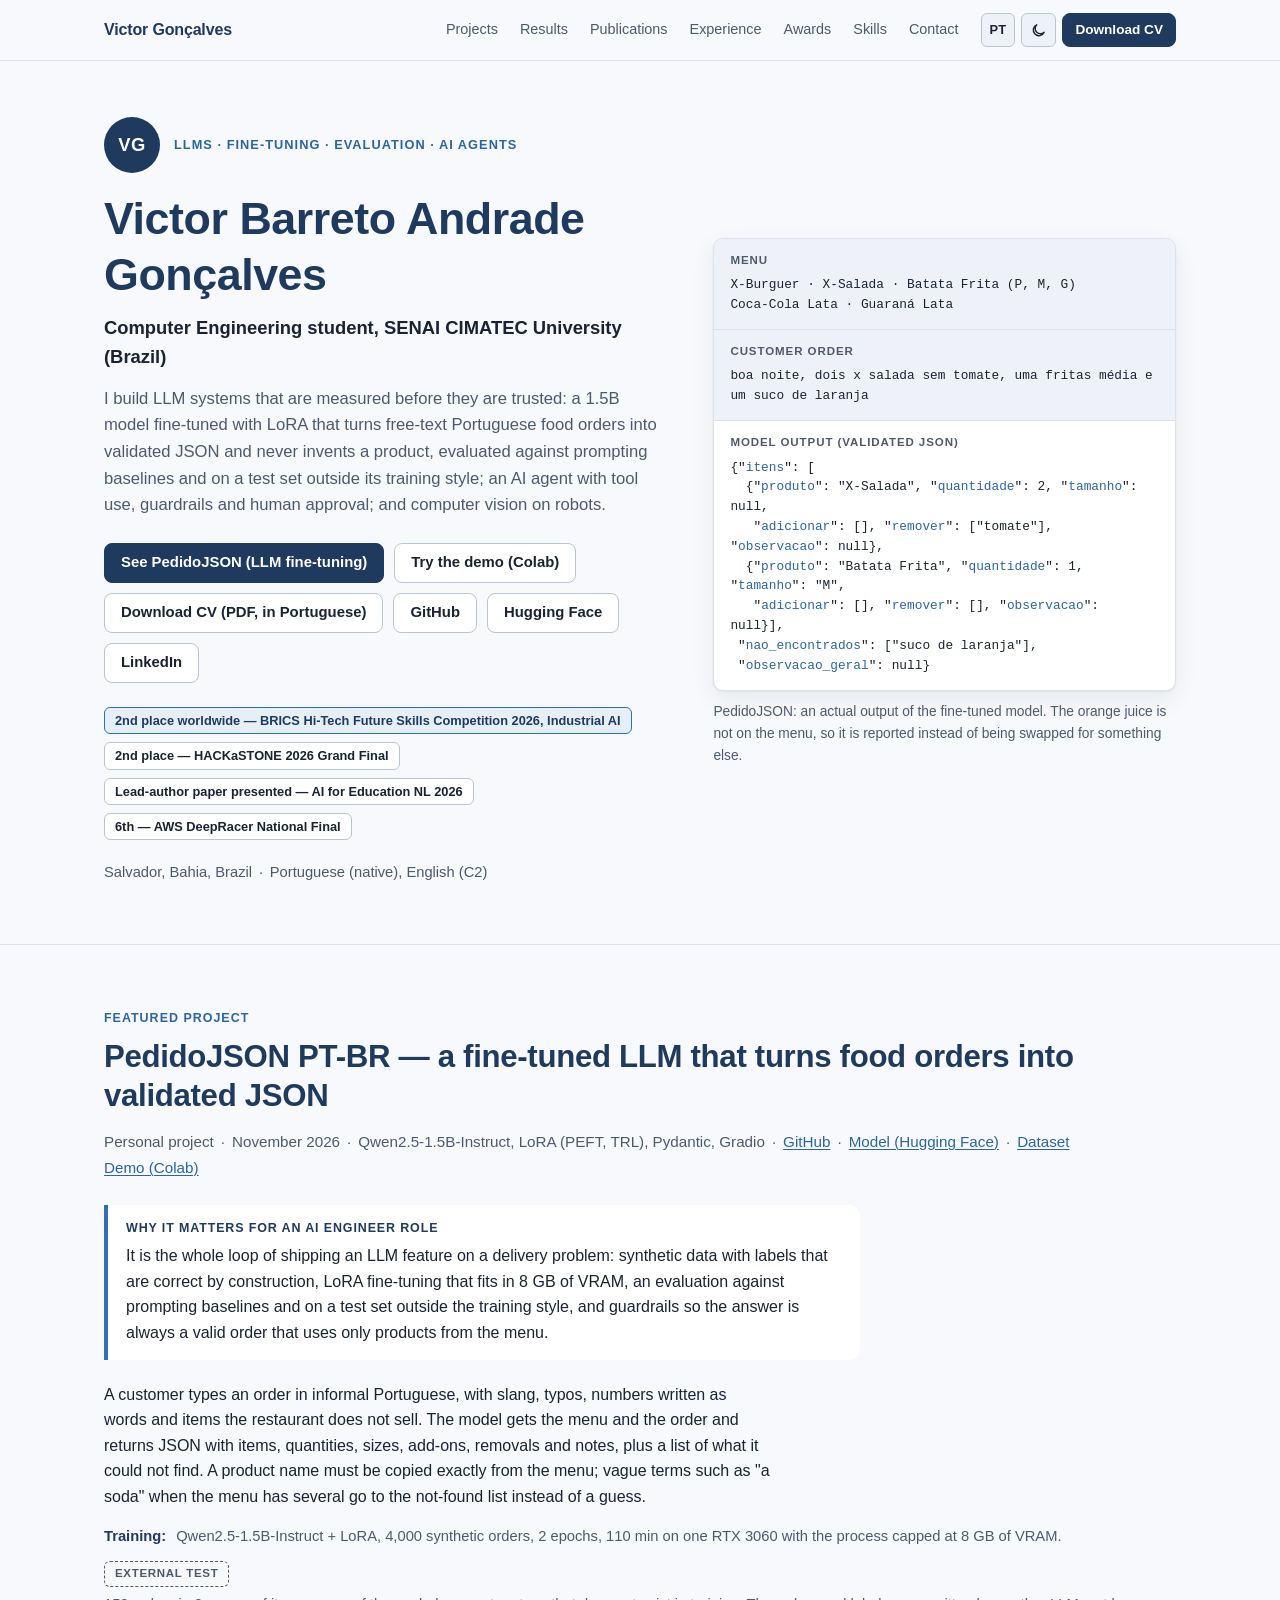
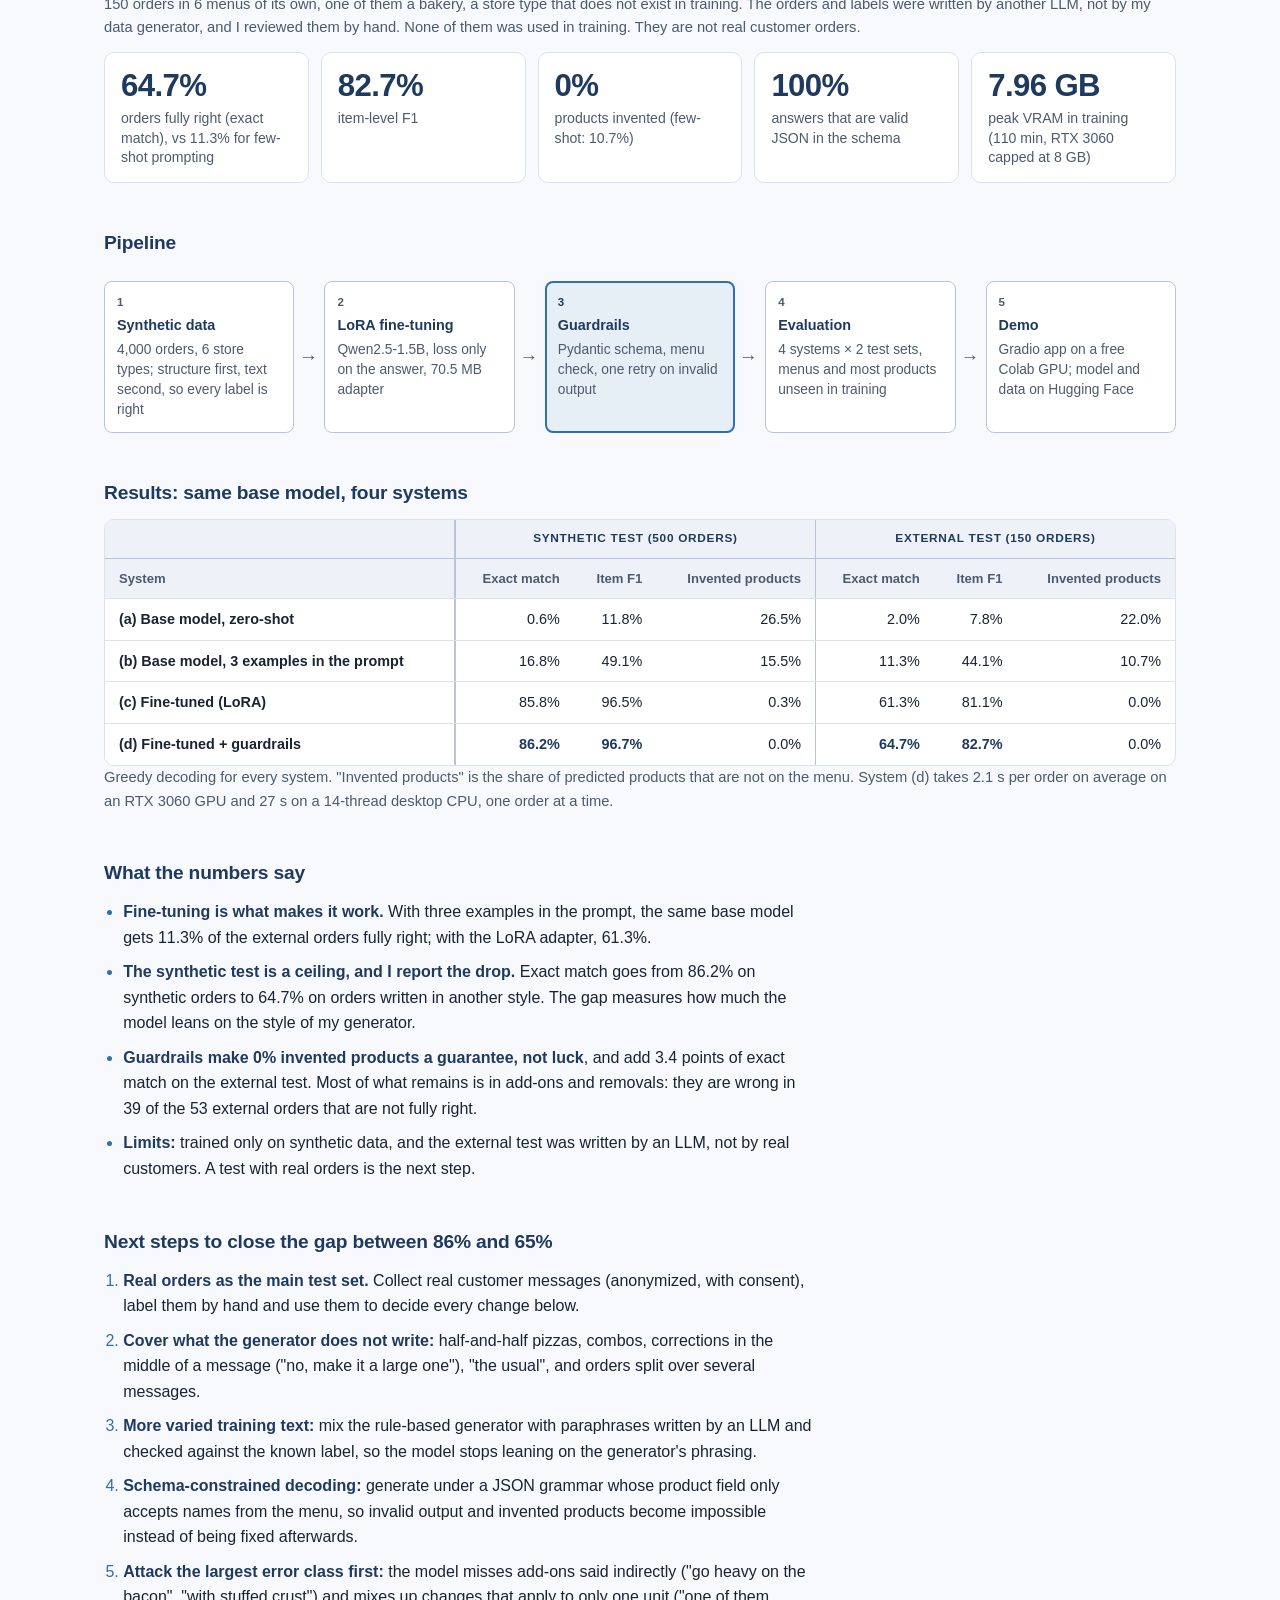
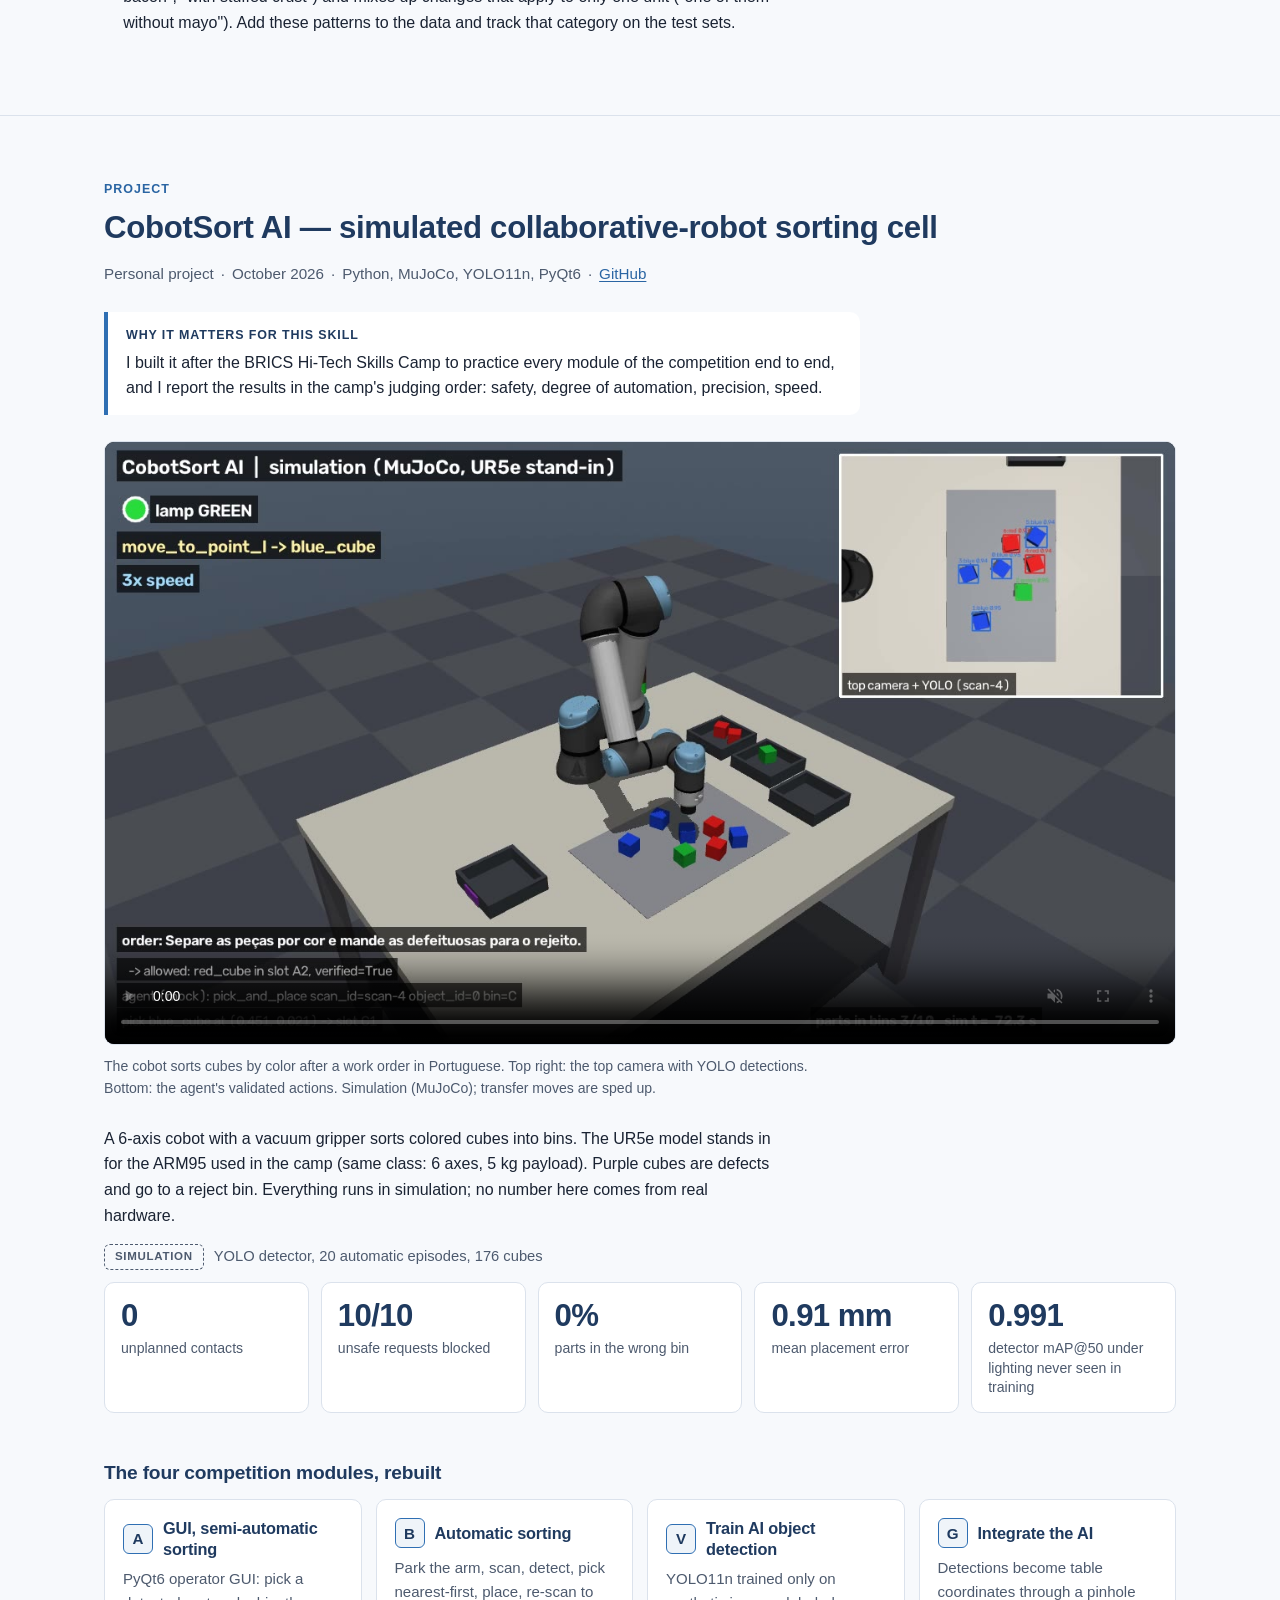
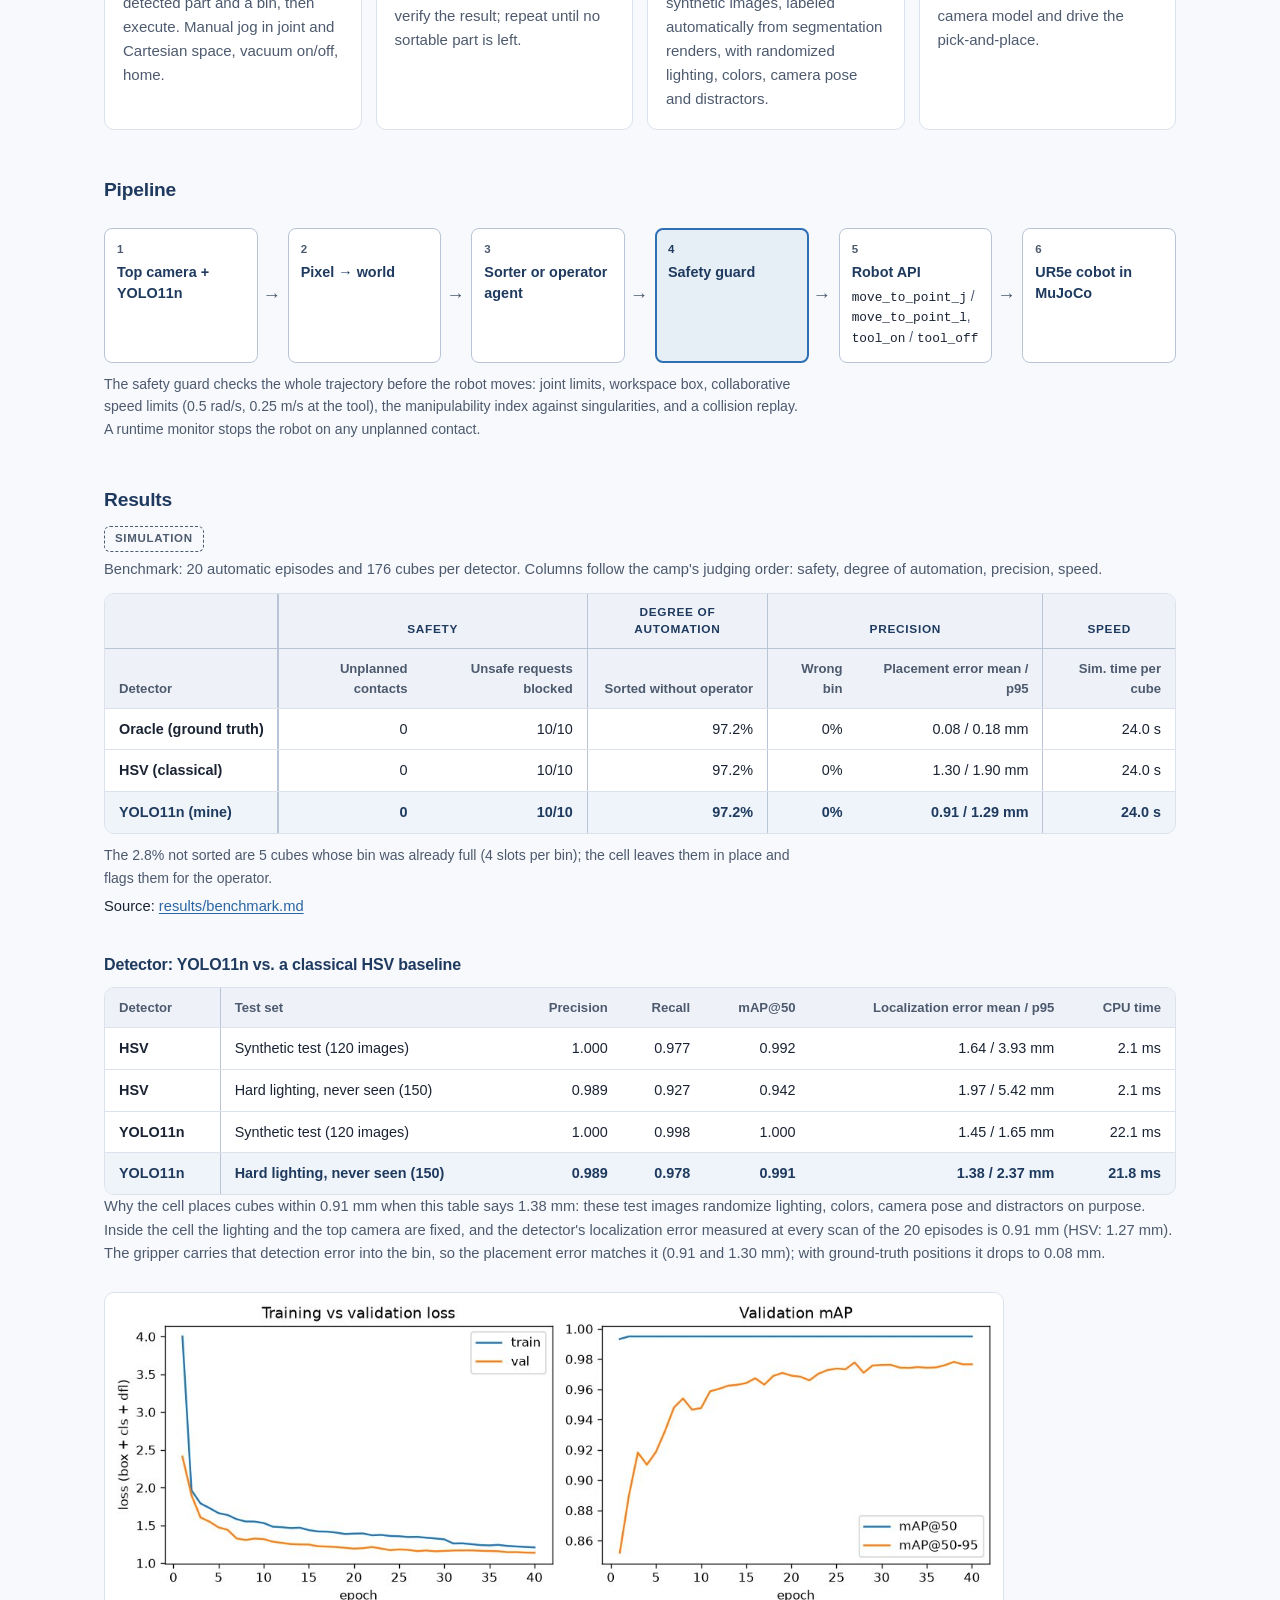
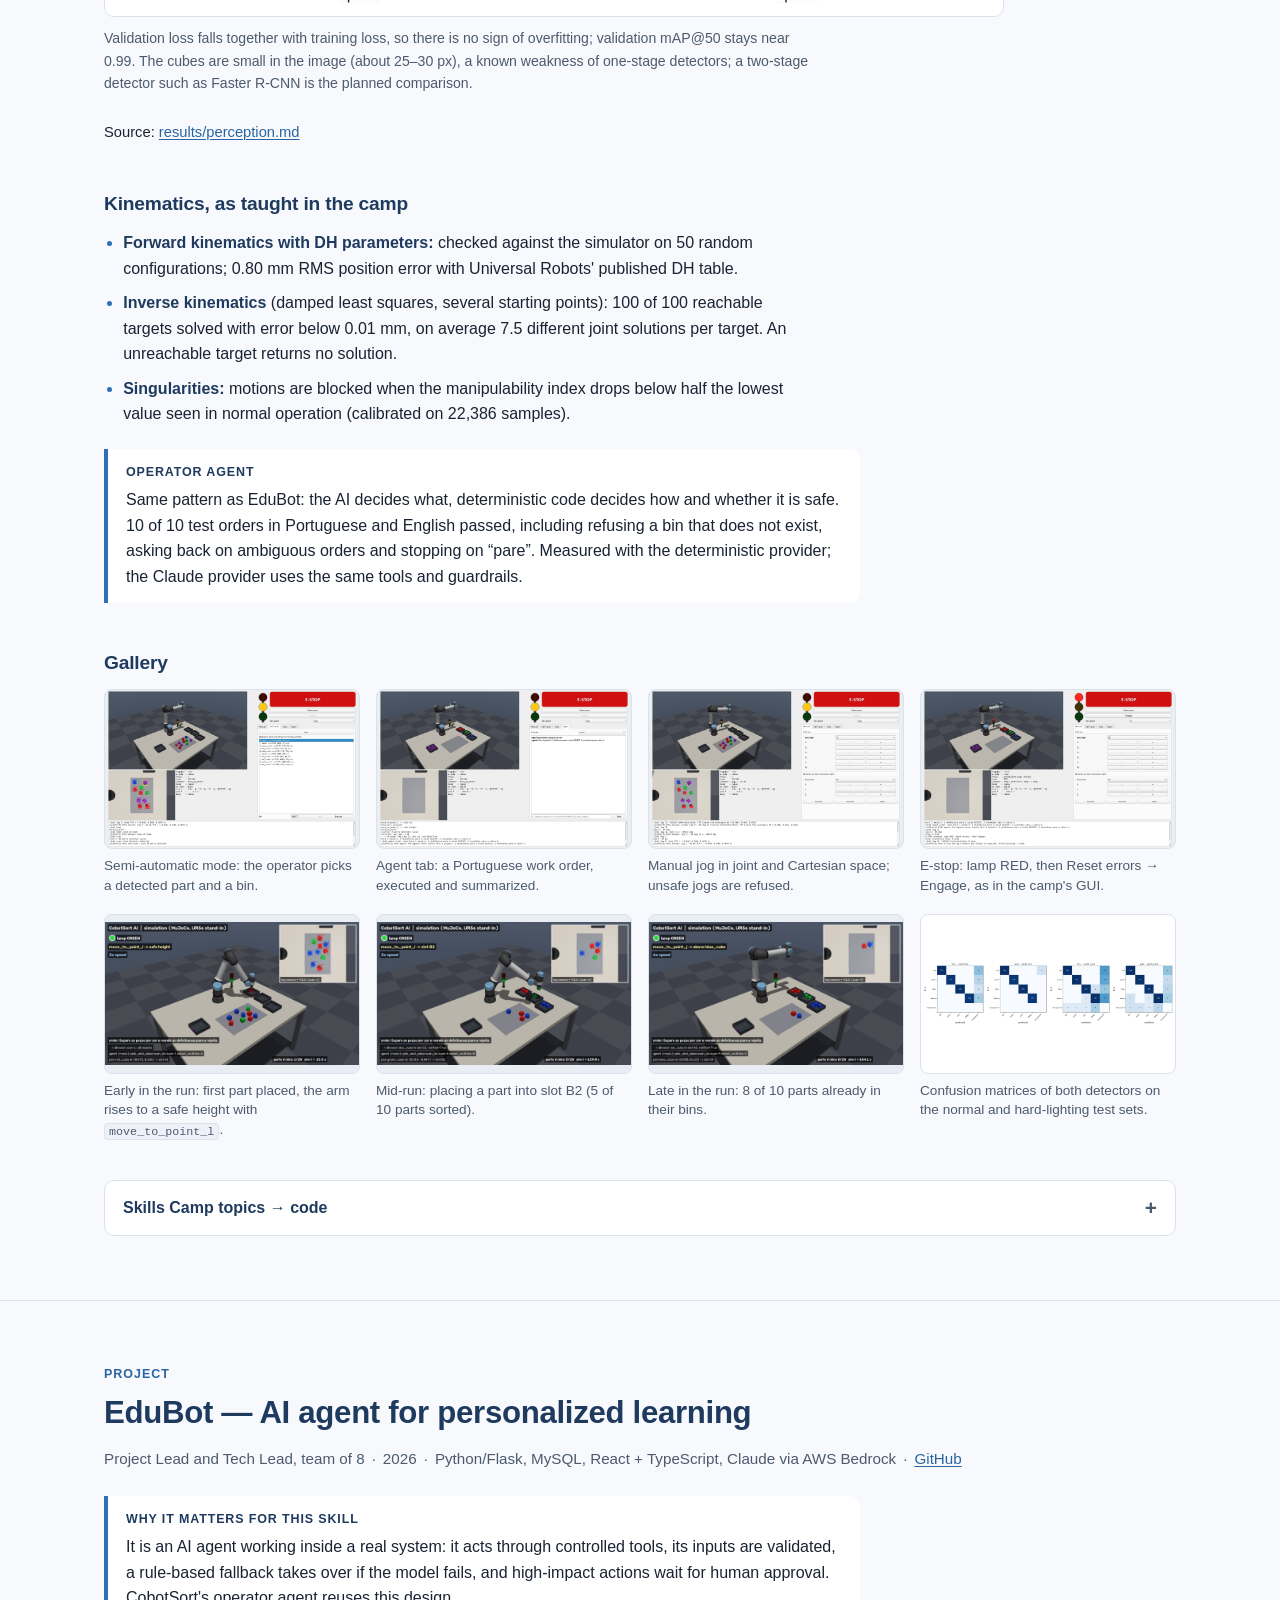
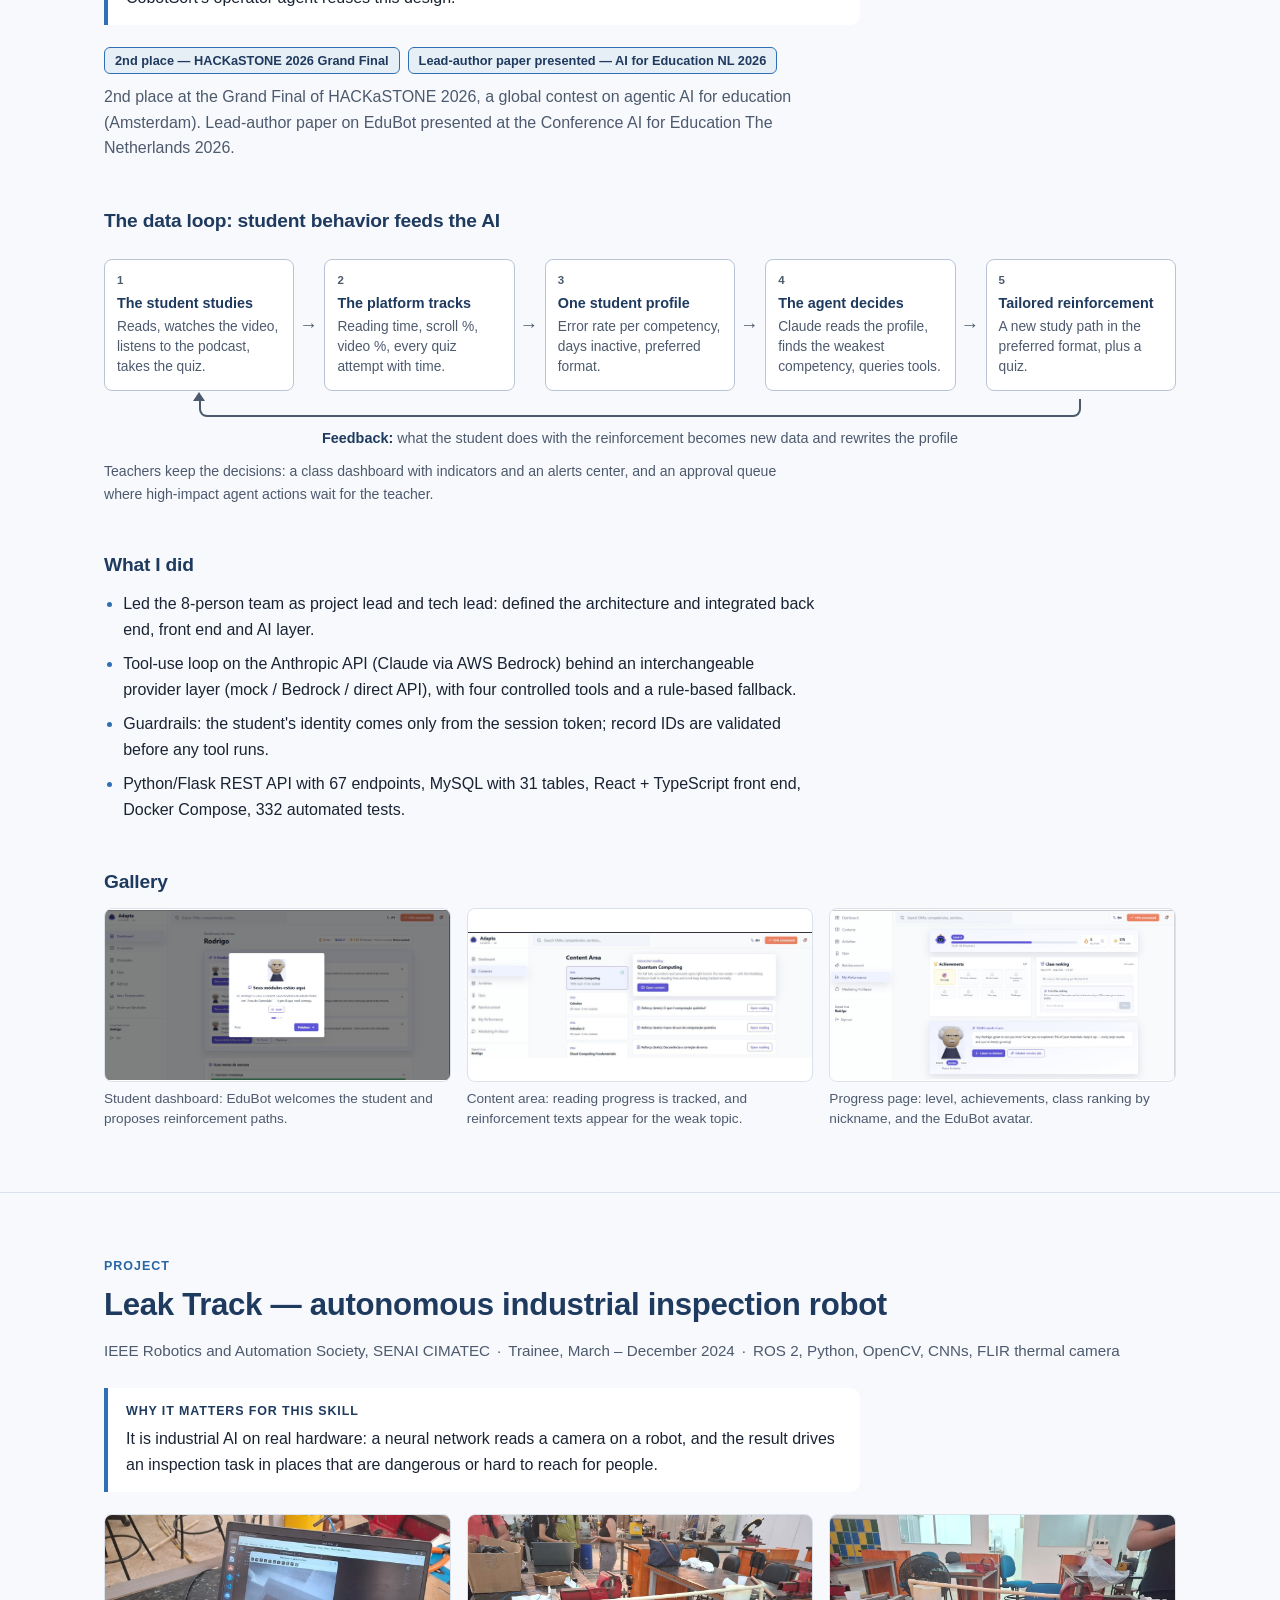
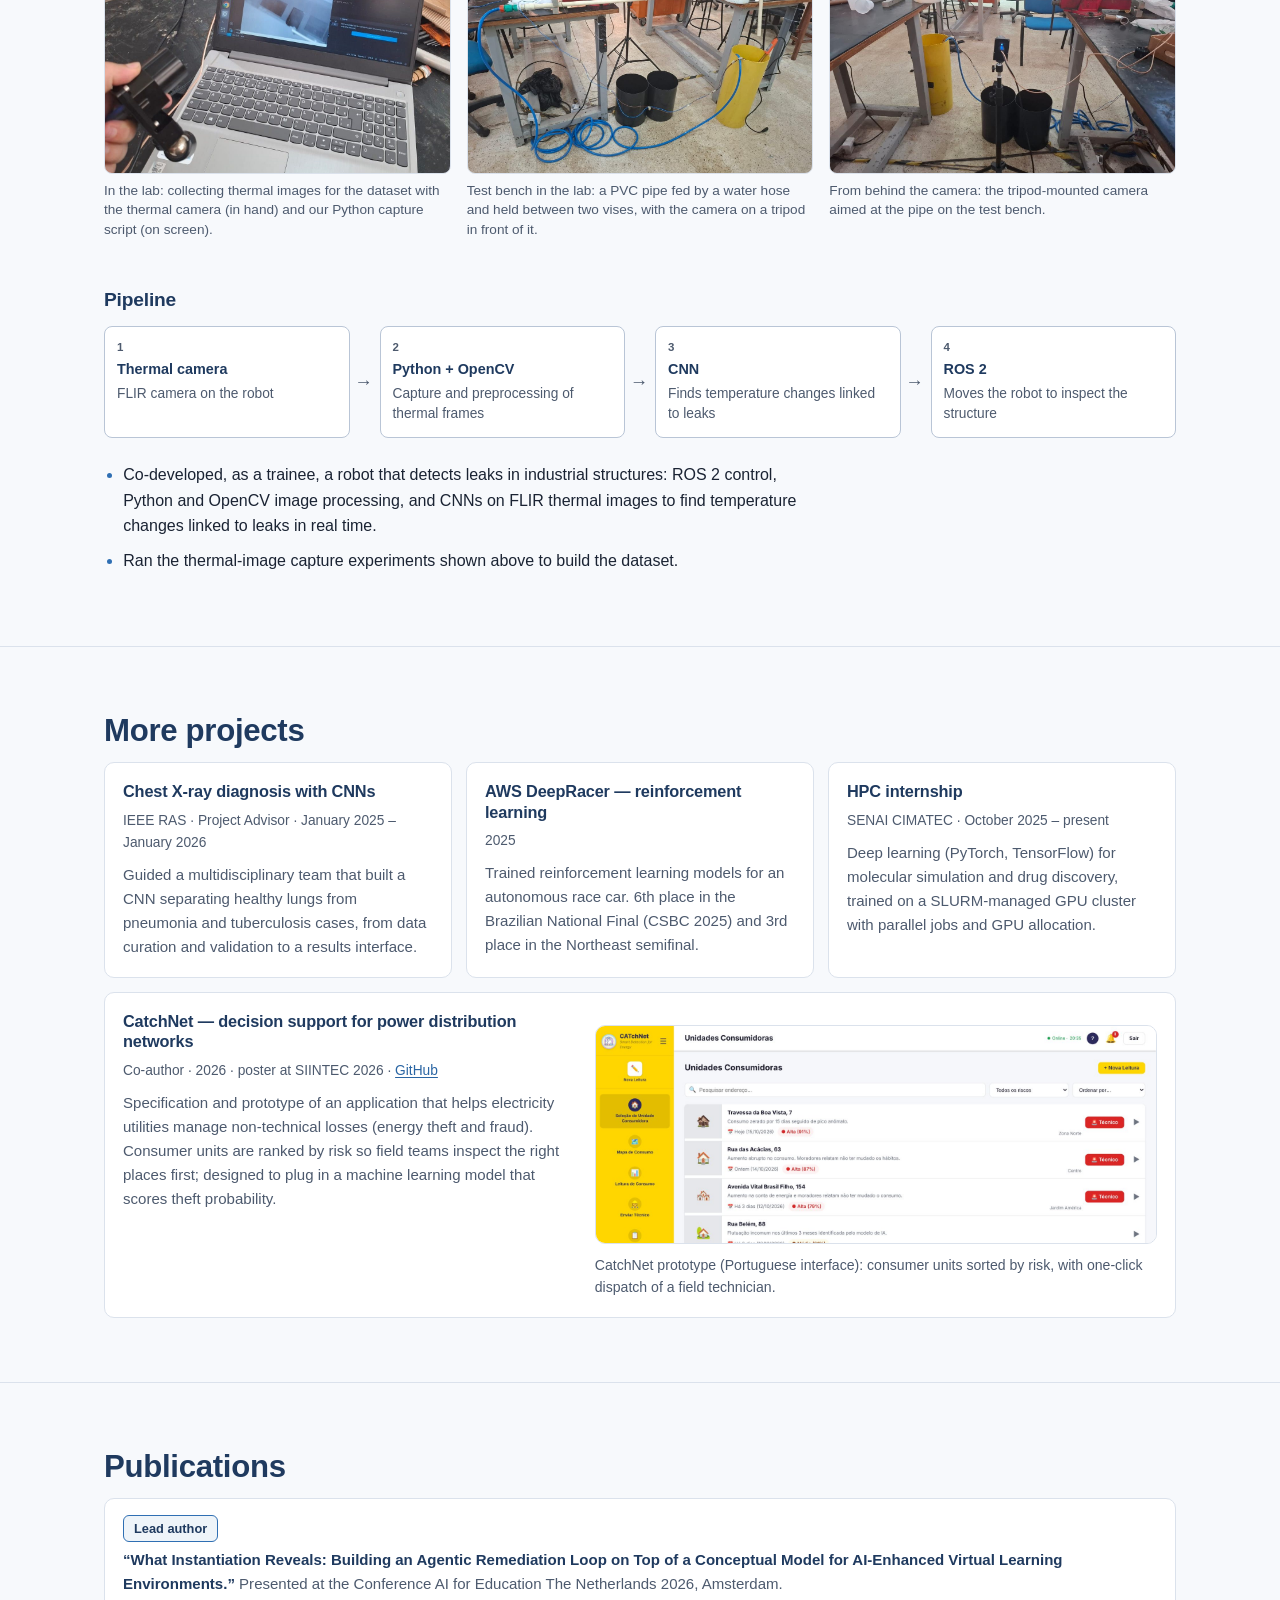
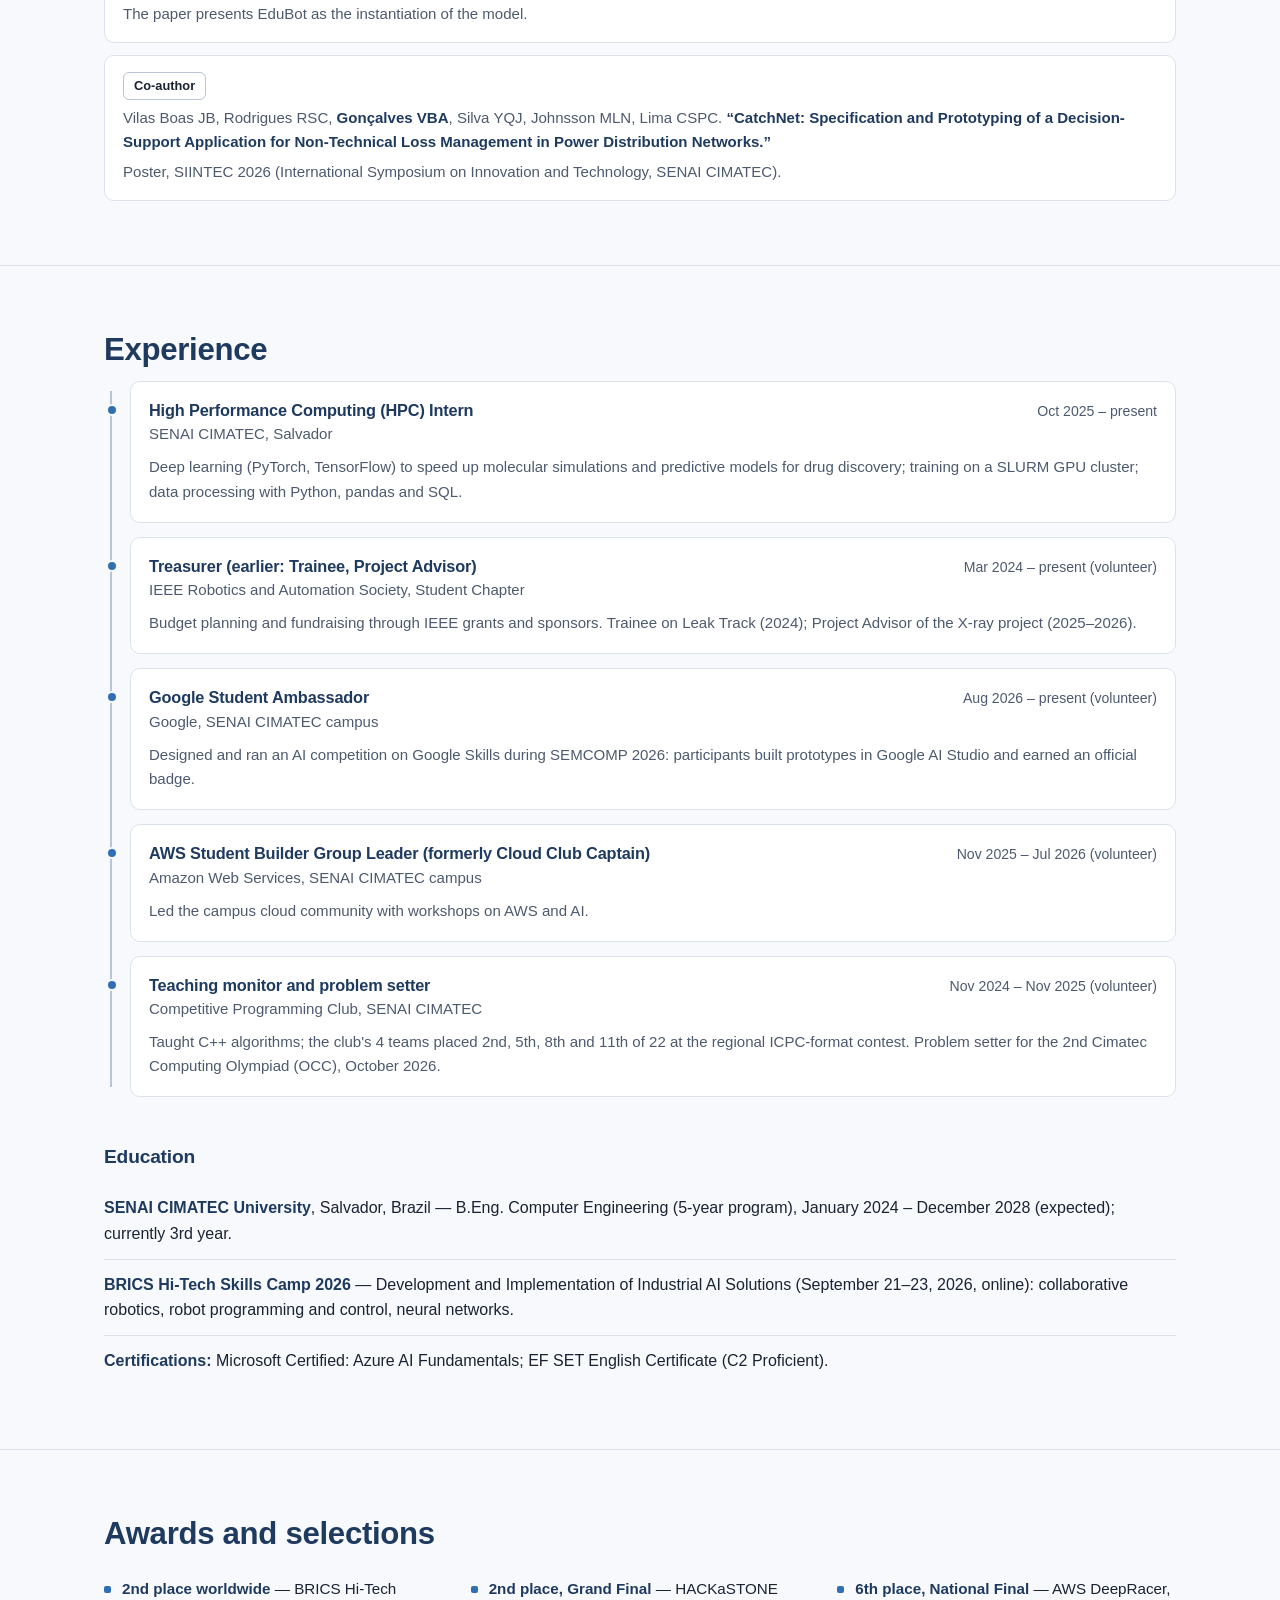
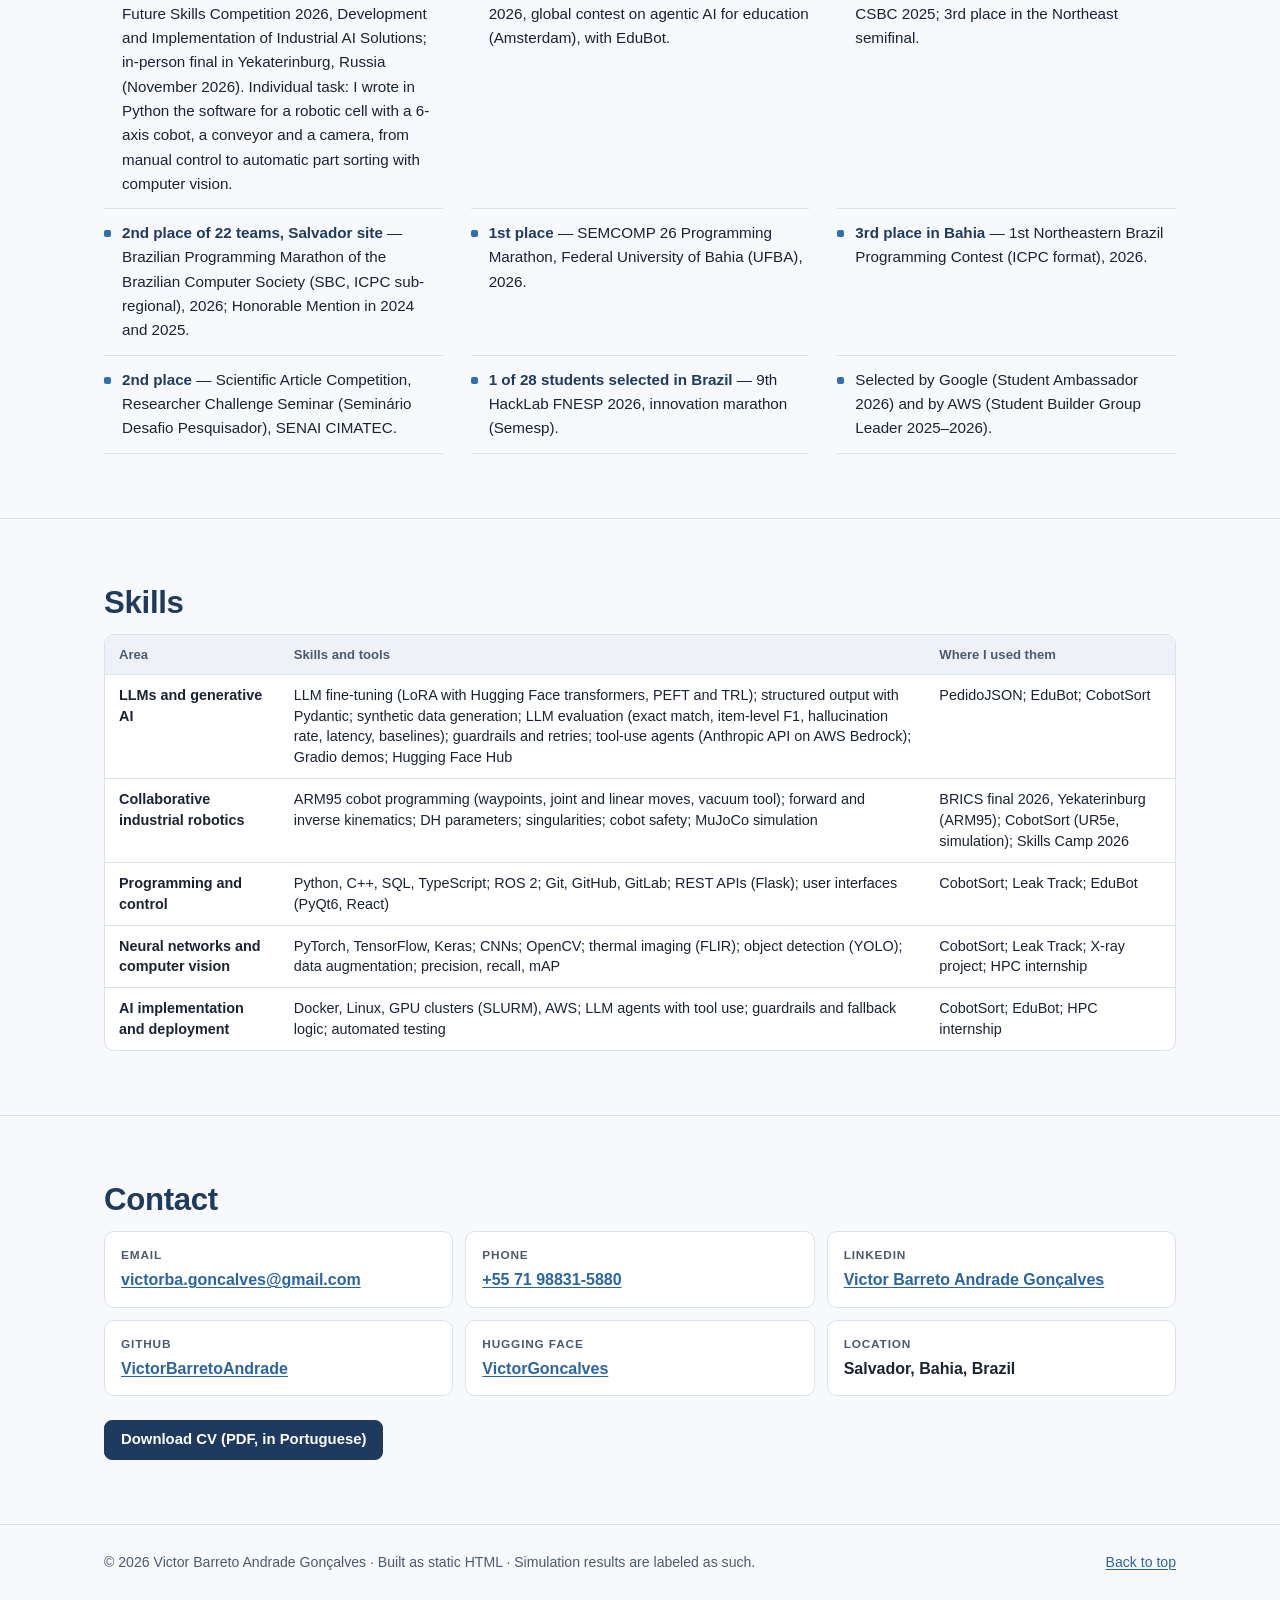
==== commit 7782709a: "fix: align the site with the CV New CV with the external test, ARM95 used at the BRICS final, monito" ====
--- a/index.html
+++ b/index.html
@@ -394,6 +394,7 @@
           </tbody>
         </table>
       </div>
+      <p class="context" data-en="Why the cell places cubes within 0.91 mm when this table says 1.38 mm: these test images randomize lighting, colors, camera pose and distractors on purpose. Inside the cell the lighting and the top camera are fixed, and the detector&#x27;s localization error measured at every scan of the 20 episodes is 0.91 mm (HSV: 1.27 mm). The gripper carries that detection error into the bin, so the placement error matches it (0.91 and 1.30 mm); with ground-truth positions it drops to 0.08 mm." data-pt="Por que a célula posiciona os cubos com 0,91 mm se esta tabela diz 1,38 mm: estas imagens de teste variam de propósito a iluminação, as cores, a pose da câmera e os distratores. Dentro da célula a iluminação e a câmera superior são fixas, e o erro de localização do detector medido em cada varredura dos 20 episódios é 0,91 mm (HSV: 1,27 mm). A garra leva esse erro de detecção para a caixa, então o erro de posicionamento acompanha (0,91 e 1,30 mm); com as posições verdadeiras ele cai para 0,08 mm.">Why the cell places cubes within 0.91 mm when this table says 1.38 mm: these test images randomize lighting, colors, camera pose and distractors on purpose. Inside the cell the lighting and the top camera are fixed, and the detector's localization error measured at every scan of the 20 episodes is 0.91 mm (HSV: 1.27 mm). The gripper carries that detection error into the bin, so the placement error matches it (0.91 and 1.30 mm); with ground-truth positions it drops to 0.08 mm.</p>
 
       <figure class="figure figure-narrow">
         <div class="frame frame-light">
@@ -605,7 +606,7 @@
       <li class="card">
         <h3 data-en="Chest X-ray diagnosis with CNNs" data-pt="Diagnóstico de raio-X de tórax com CNNs">Chest X-ray diagnosis with CNNs</h3>
         <p class="card-meta" data-en="IEEE RAS · Project Advisor · January 2025 – January 2026" data-pt="IEEE RAS · Orientador de projeto · janeiro de 2025 – janeiro de 2026">IEEE RAS · Project Advisor · January 2025 – January 2026</p>
-        <p data-en="Guided a multidisciplinary team that built a CNN separating healthy lungs from pneumonia and tuberculosis cases, from data curation and validation to a results interface. Next stage: object detection (Faster R-CNN) on the RSNA dataset." data-pt="Orientei uma equipe multidisciplinar que construiu uma CNN que separa pulmões saudáveis de casos de pneumonia e tuberculose, da curadoria e validação dos dados até uma interface de resultados. Próxima etapa: detecção de objetos (Faster R-CNN) no dataset RSNA.">Guided a multidisciplinary team that built a CNN separating healthy lungs from pneumonia and tuberculosis cases, from data curation and validation to a results interface. Next stage: object detection (Faster R-CNN) on the RSNA dataset.</p>
+        <p data-en="Guided a multidisciplinary team that built a CNN separating healthy lungs from pneumonia and tuberculosis cases, from data curation and validation to a results interface." data-pt="Orientei uma equipe multidisciplinar que construiu uma CNN que separa pulmões saudáveis de casos de pneumonia e tuberculose, da curadoria e validação dos dados até uma interface de resultados.">Guided a multidisciplinary team that built a CNN separating healthy lungs from pneumonia and tuberculosis cases, from data curation and validation to a results interface.</p>
       </li>
       <li class="card">
         <h3 data-en="AWS DeepRacer — reinforcement learning" data-pt="AWS DeepRacer — aprendizado por reforço">AWS DeepRacer — reinforcement learning</h3>
@@ -677,7 +678,7 @@
         <p data-en="Led the campus cloud community with workshops on AWS and AI." data-pt="Liderei a comunidade de nuvem do campus com workshops sobre AWS e IA.">Led the campus cloud community with workshops on AWS and AI.</p>
       </li>
       <li class="card">
-        <div class="tl-head"><h3 data-en="Teaching monitor and problem setter" data-pt="Monitor e autor de problemas">Teaching monitor and problem setter</h3><span class="tl-dates" data-en="Nov 2024 – present (volunteer)" data-pt="nov. 2024 – atual (voluntário)">Nov 2024 – present (volunteer)</span></div>
+        <div class="tl-head"><h3 data-en="Teaching monitor and problem setter" data-pt="Monitor e autor de problemas">Teaching monitor and problem setter</h3><span class="tl-dates" data-en="Nov 2024 – Nov 2025 (volunteer)" data-pt="nov. 2024 – nov. 2025 (voluntário)">Nov 2024 – Nov 2025 (volunteer)</span></div>
         <p class="tl-org" data-en="Competitive Programming Club, SENAI CIMATEC" data-pt="Clube de Programação Competitiva, SENAI CIMATEC">Competitive Programming Club, SENAI CIMATEC</p>
         <p data-en="Taught C++ algorithms; the club&#x27;s 4 teams placed 2nd, 5th, 8th and 11th of 22 at the regional ICPC-format contest. Problem setter for the 2nd Cimatec Computing Olympiad (OCC), October 2026." data-pt="Ensinei algoritmos em C++; as 4 equipes do clube ficaram em 2º, 5º, 8º e 11º de 22 na competição regional no formato ICPC. Autor de problemas da 2ª Olimpíada Cimatec de Computação (OCC), outubro de 2026.">Taught C++ algorithms; the club's 4 teams placed 2nd, 5th, 8th and 11th of 22 at the regional ICPC-format contest. Problem setter for the 2nd Cimatec Computing Olympiad (OCC), October 2026.</p>
       </li>
@@ -728,7 +729,7 @@
           <tr>
             <th scope="row" data-en="Collaborative industrial robotics" data-pt="Robótica industrial colaborativa">Collaborative industrial robotics</th>
             <td data-label="Skills and tools" data-i18n-attr="data-label" data-en-data-label="Skills and tools" data-pt-data-label="Competências e ferramentas" data-en="ARM95 cobot programming (waypoints, joint and linear moves, vacuum tool); forward and inverse kinematics; DH parameters; singularities; cobot safety; MuJoCo simulation" data-pt="Programação do cobot ARM95 (waypoints, movimentos articulares e lineares, ferramenta a vácuo); cinemática direta e inversa; parâmetros DH; singularidades; segurança de cobots; simulação em MuJoCo">ARM95 cobot programming (waypoints, joint and linear moves, vacuum tool); forward and inverse kinematics; DH parameters; singularities; cobot safety; MuJoCo simulation</td>
-            <td data-label="Where I used them" data-i18n-attr="data-label" data-en-data-label="Where I used them" data-pt-data-label="Onde usei">CobotSort; Skills Camp 2026</td>
+            <td data-label="Where I used them" data-i18n-attr="data-label" data-en-data-label="Where I used them" data-pt-data-label="Onde usei" data-en="BRICS final 2026, Yekaterinburg (ARM95); CobotSort (UR5e, simulation); Skills Camp 2026" data-pt="Final do BRICS 2026, Ecaterimburgo (ARM95); CobotSort (UR5e, simulação); Skills Camp 2026">BRICS final 2026, Yekaterinburg (ARM95); CobotSort (UR5e, simulation); Skills Camp 2026</td>
           </tr>
           <tr>
             <th scope="row" data-en="Programming and control" data-pt="Programação e controle">Programming and control</th>
@@ -737,7 +738,7 @@
           </tr>
           <tr>
             <th scope="row" data-en="Neural networks and computer vision" data-pt="Redes neurais e visão computacional">Neural networks and computer vision</th>
-            <td data-label="Skills and tools" data-i18n-attr="data-label" data-en-data-label="Skills and tools" data-pt-data-label="Competências e ferramentas" data-en="PyTorch, TensorFlow, Keras; CNNs; OpenCV; thermal imaging (FLIR); object detection (YOLO, Faster R-CNN); data augmentation; precision, recall, mAP" data-pt="PyTorch, TensorFlow, Keras; CNNs; OpenCV; imagens térmicas (FLIR); detecção de objetos (YOLO, Faster R-CNN); aumento de dados; precisão, revocação, mAP">PyTorch, TensorFlow, Keras; CNNs; OpenCV; thermal imaging (FLIR); object detection (YOLO, Faster R-CNN); data augmentation; precision, recall, mAP</td>
+            <td data-label="Skills and tools" data-i18n-attr="data-label" data-en-data-label="Skills and tools" data-pt-data-label="Competências e ferramentas" data-en="PyTorch, TensorFlow, Keras; CNNs; OpenCV; thermal imaging (FLIR); object detection (YOLO); data augmentation; precision, recall, mAP" data-pt="PyTorch, TensorFlow, Keras; CNNs; OpenCV; imagens térmicas (FLIR); detecção de objetos (YOLO); aumento de dados; precisão, revocação, mAP">PyTorch, TensorFlow, Keras; CNNs; OpenCV; thermal imaging (FLIR); object detection (YOLO); data augmentation; precision, recall, mAP</td>
             <td data-label="Where I used them" data-i18n-attr="data-label" data-en-data-label="Where I used them" data-pt-data-label="Onde usei" data-en="CobotSort; Leak Track; X-ray project; HPC internship" data-pt="CobotSort; Leak Track; projeto de raio-X; estágio em HPC">CobotSort; Leak Track; X-ray project; HPC internship</td>
           </tr>
           <tr>
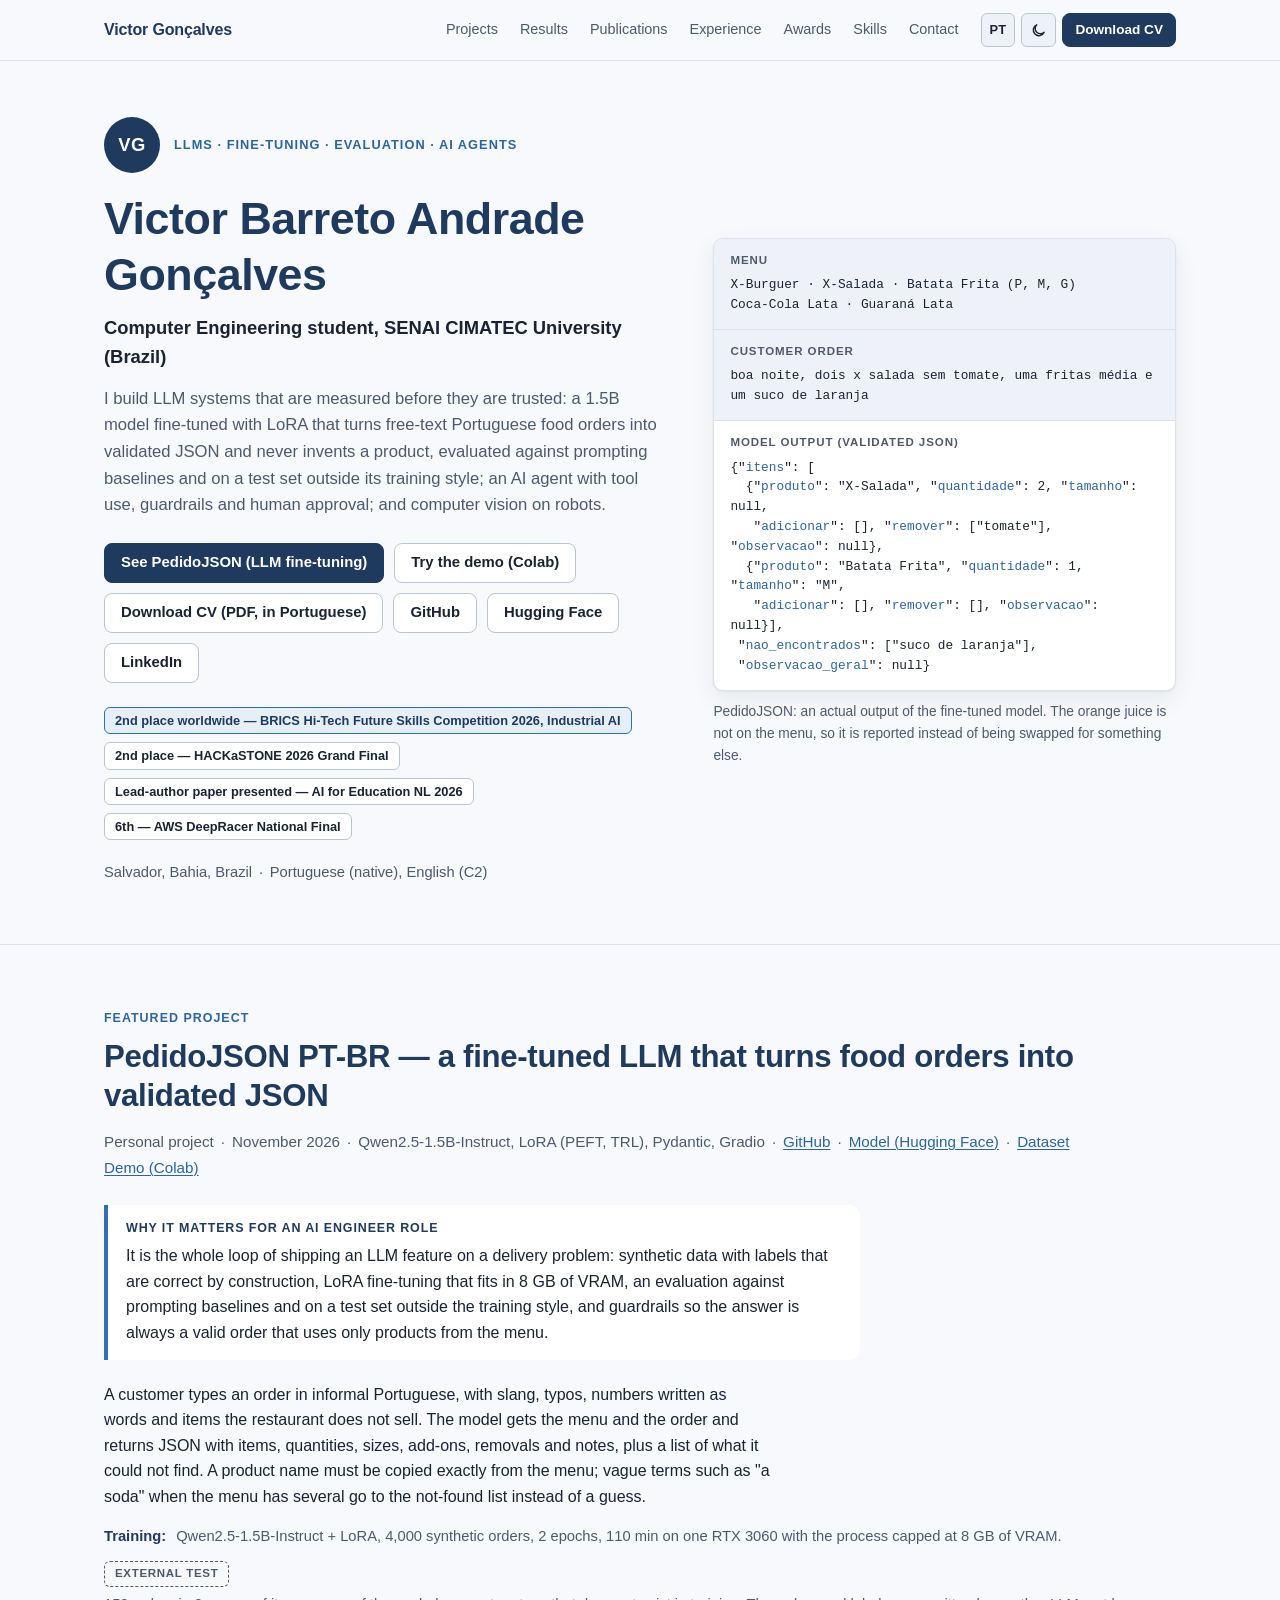
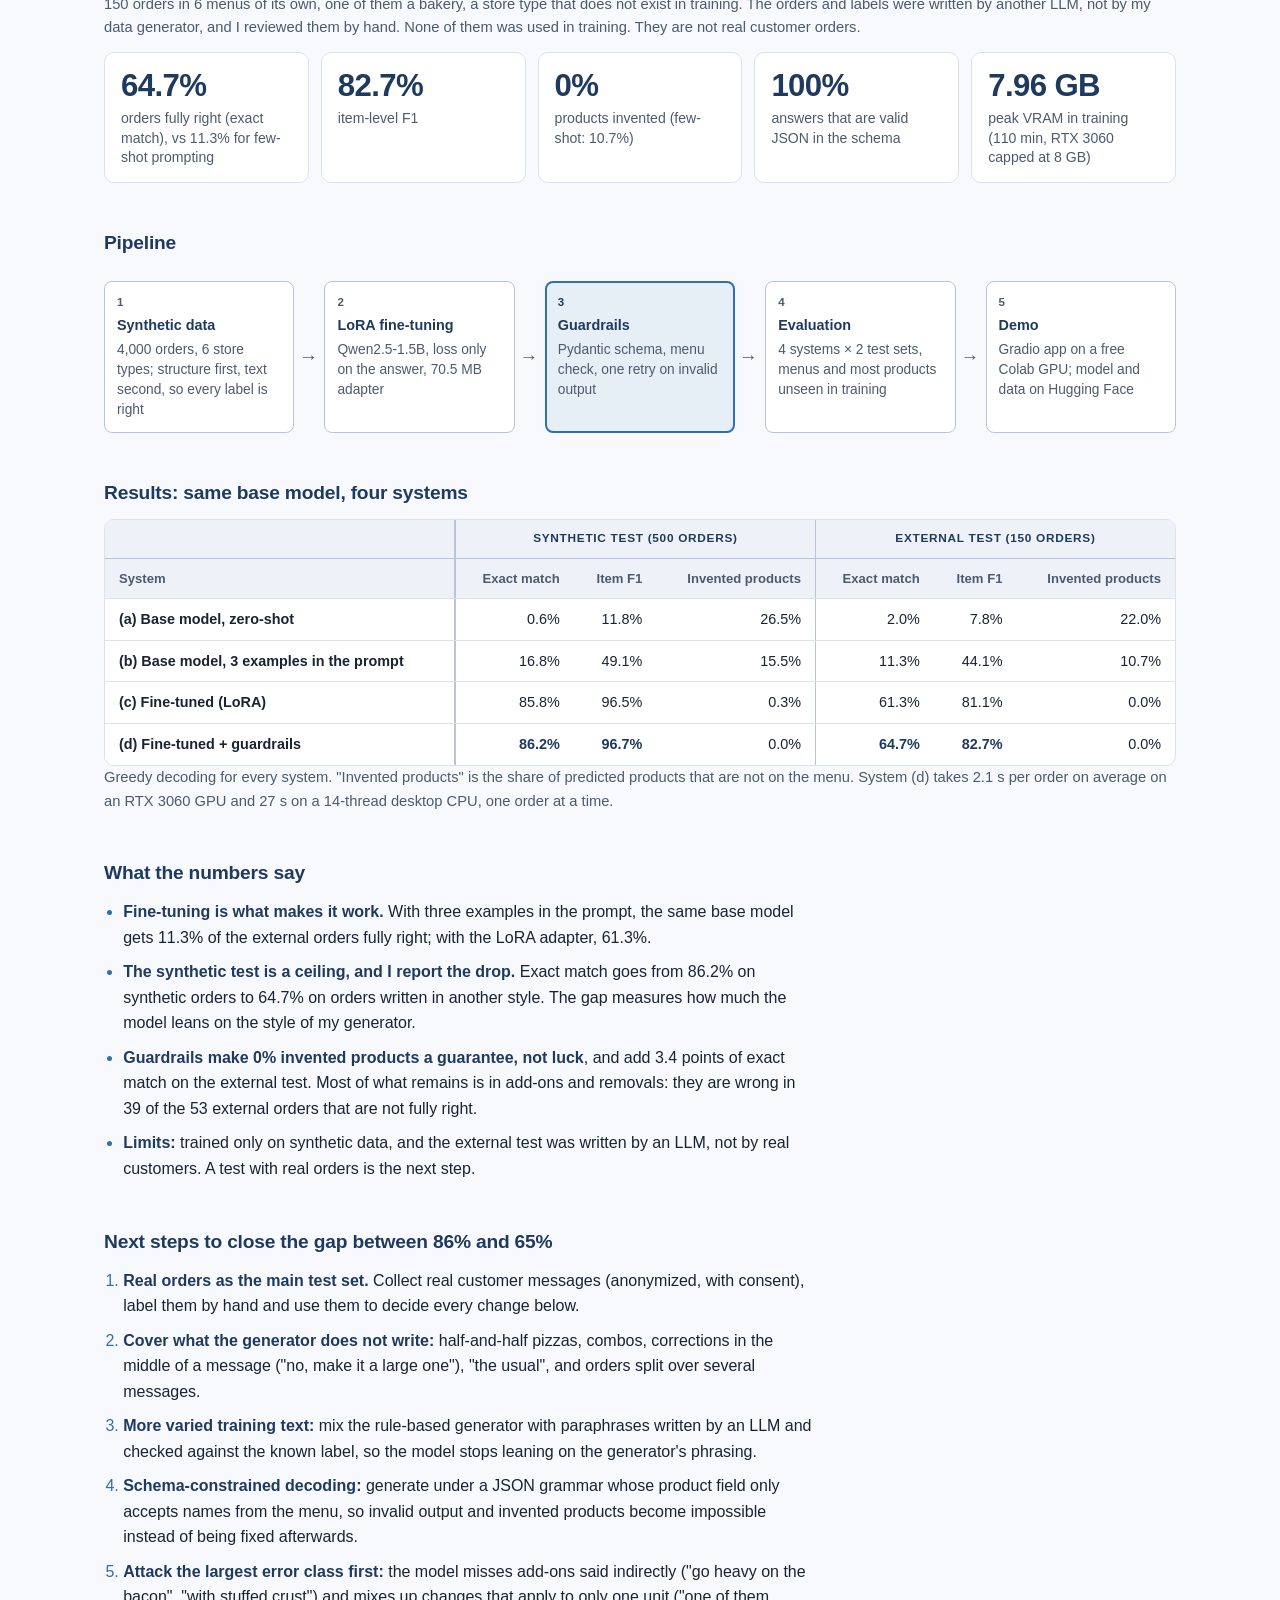
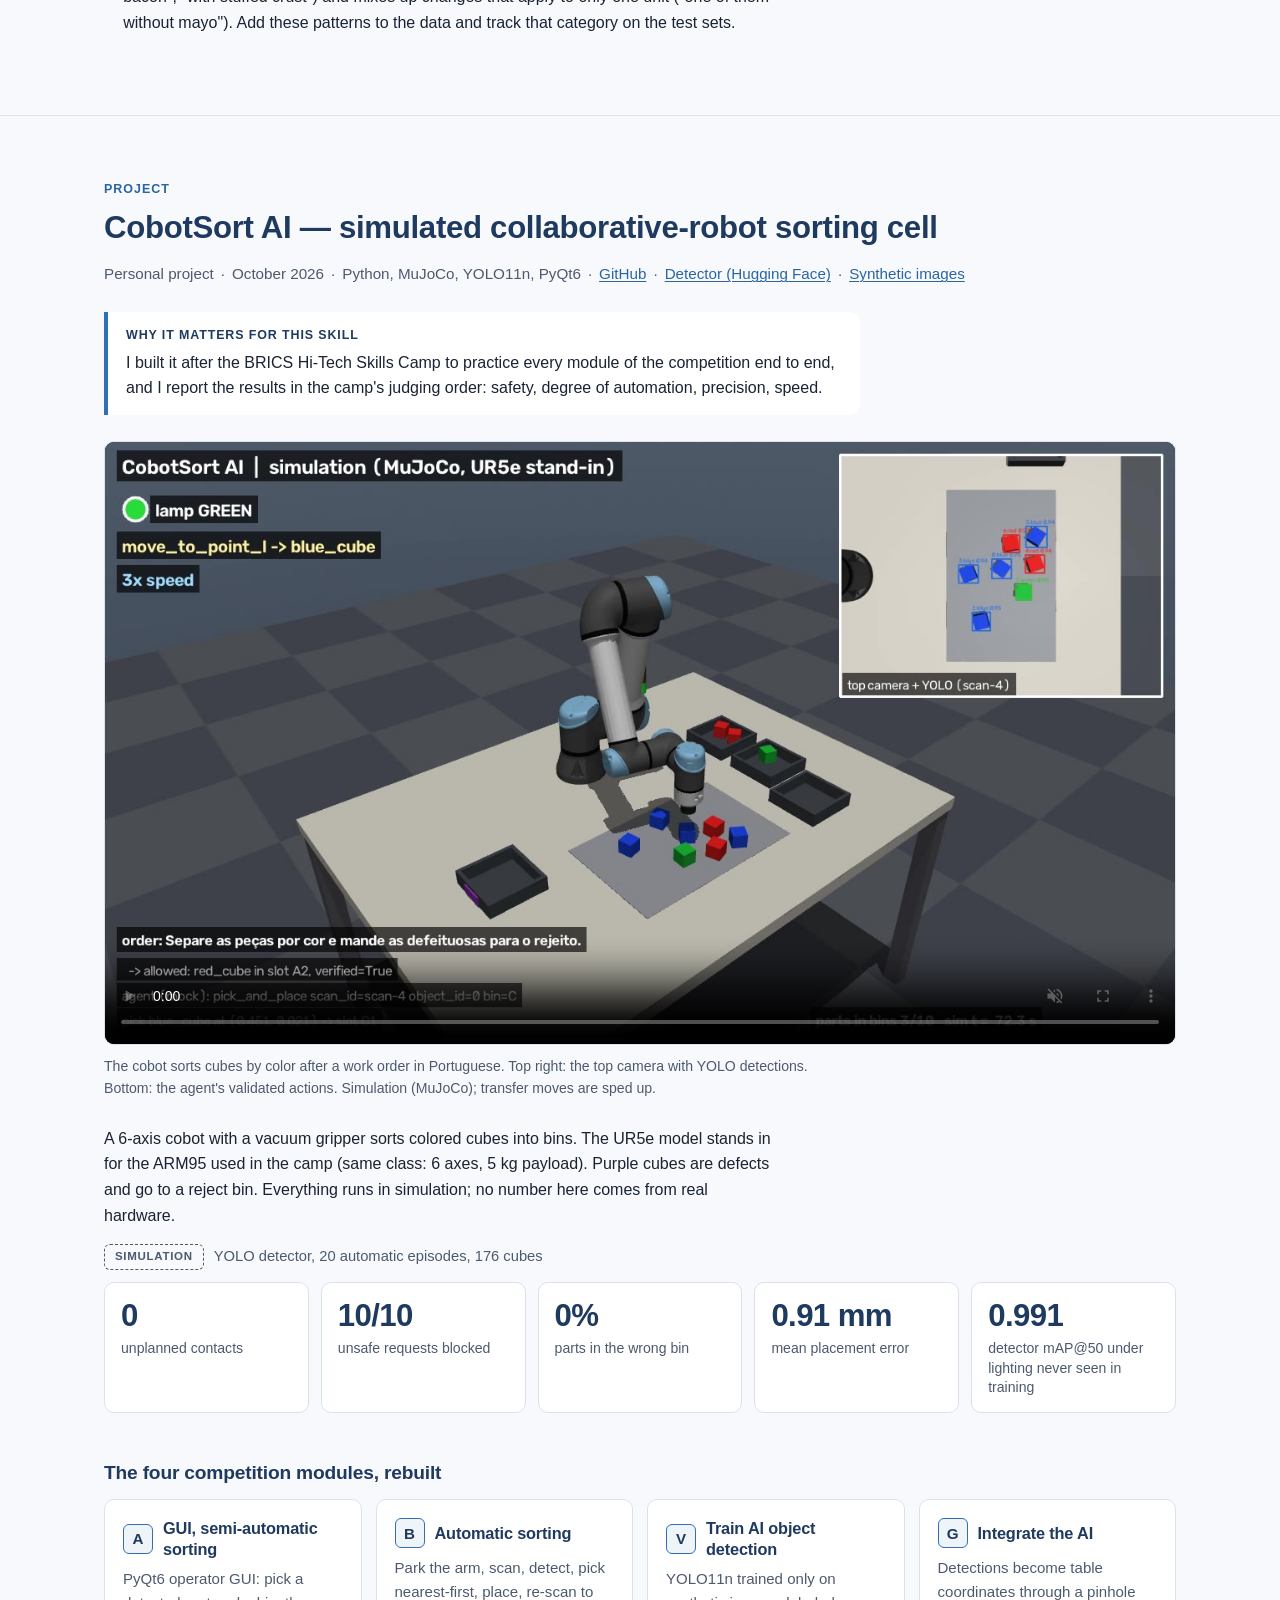
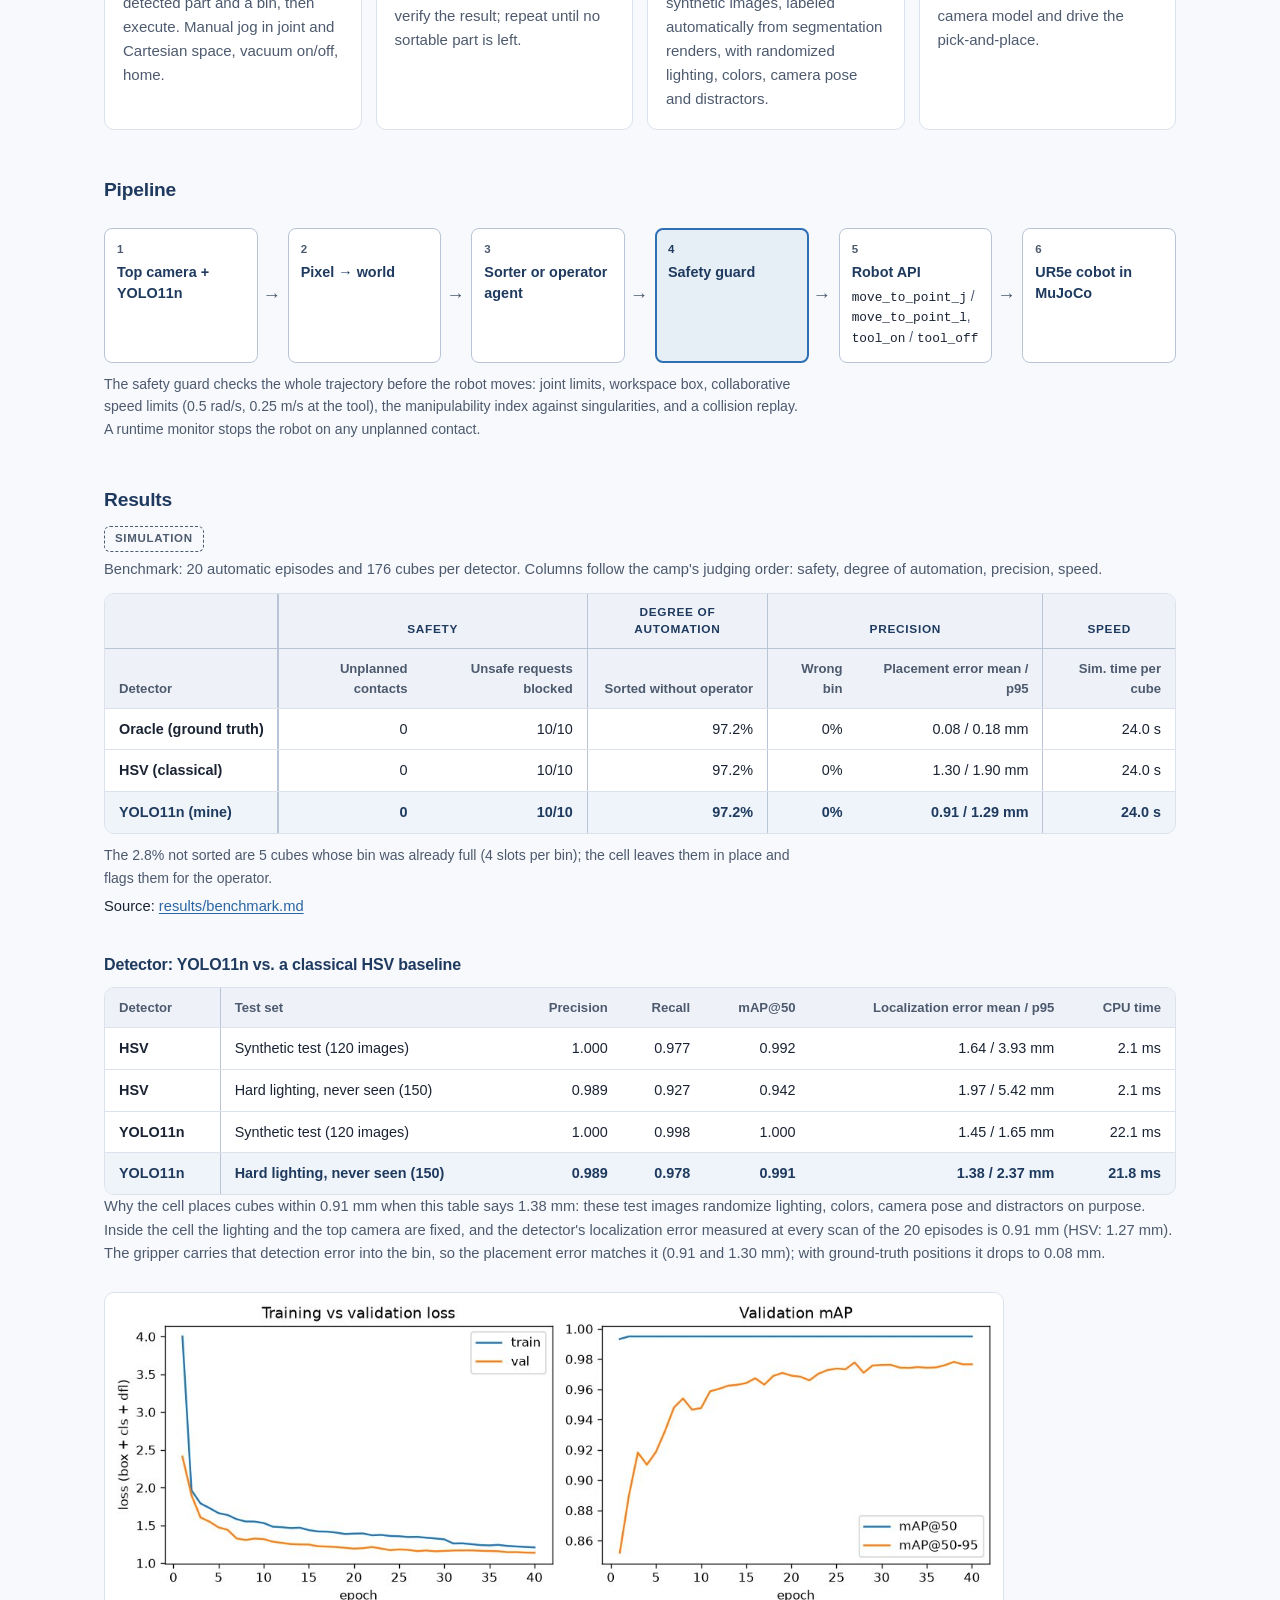
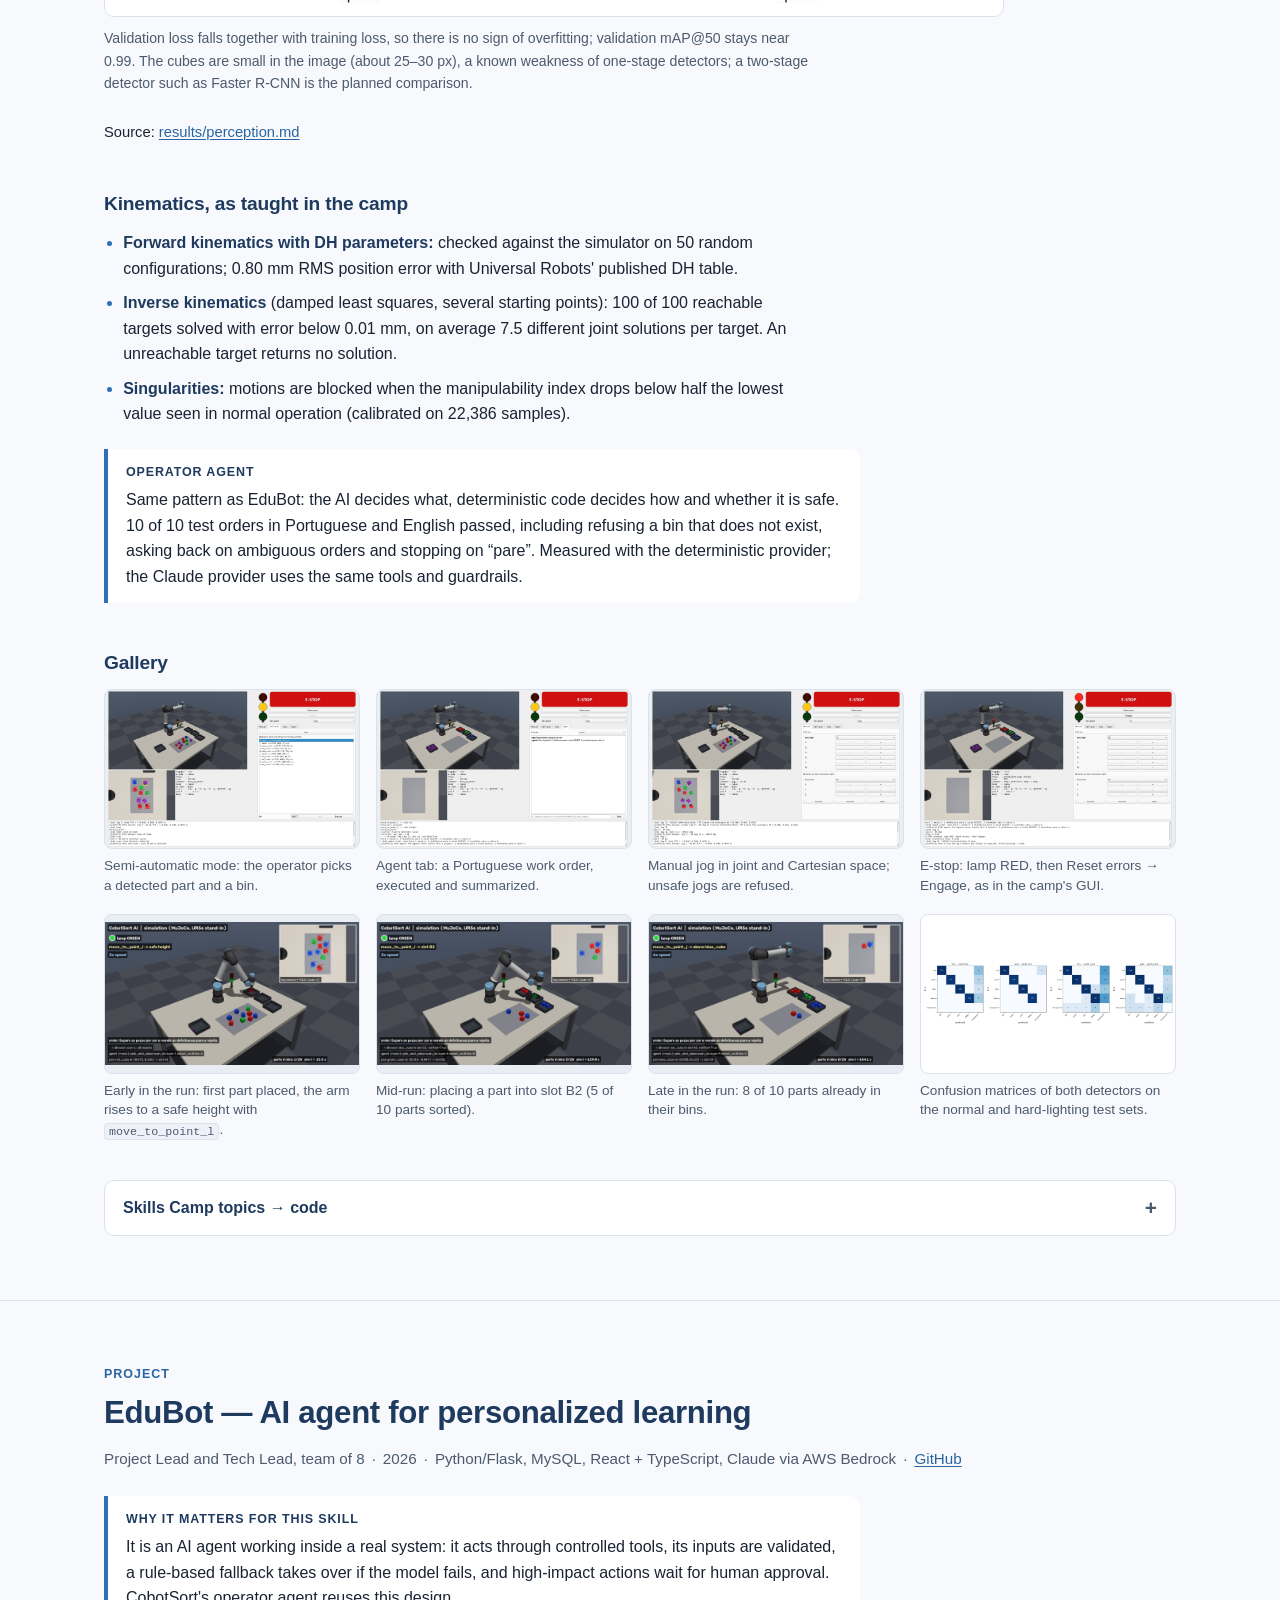
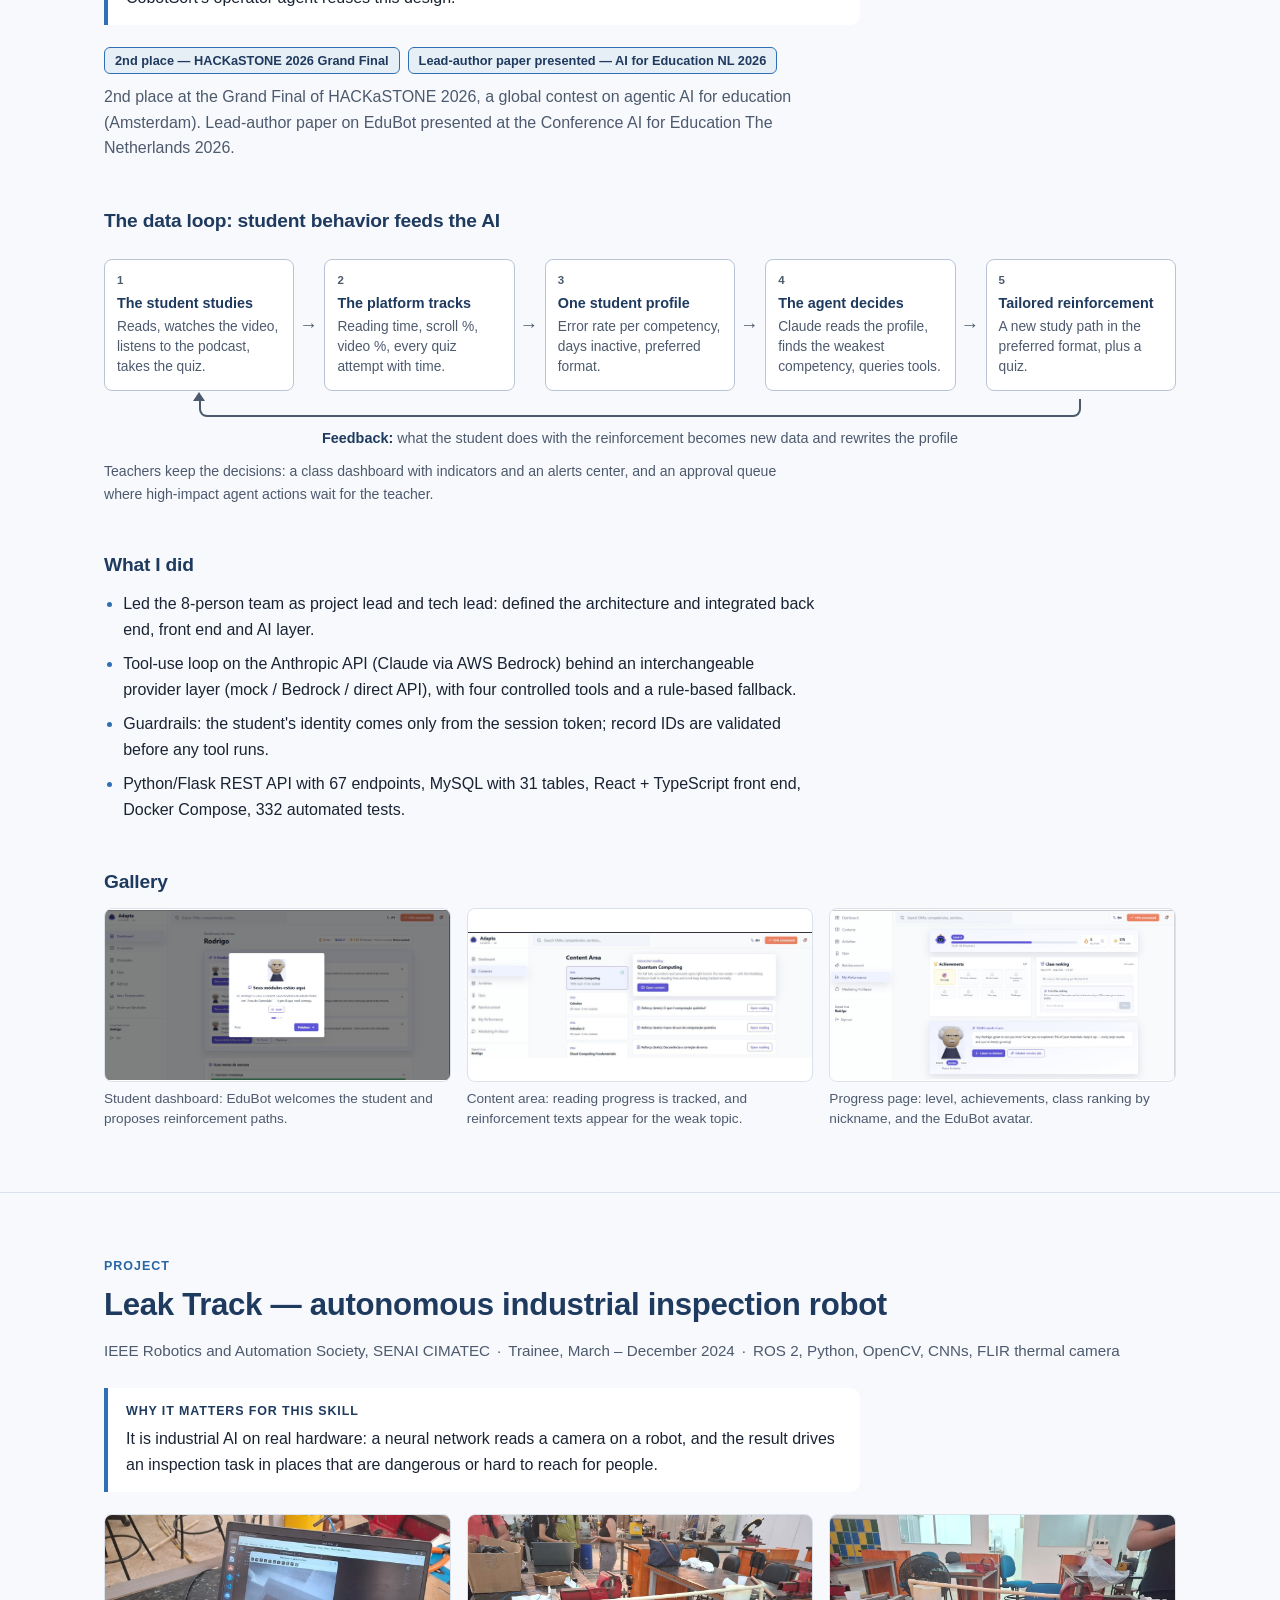
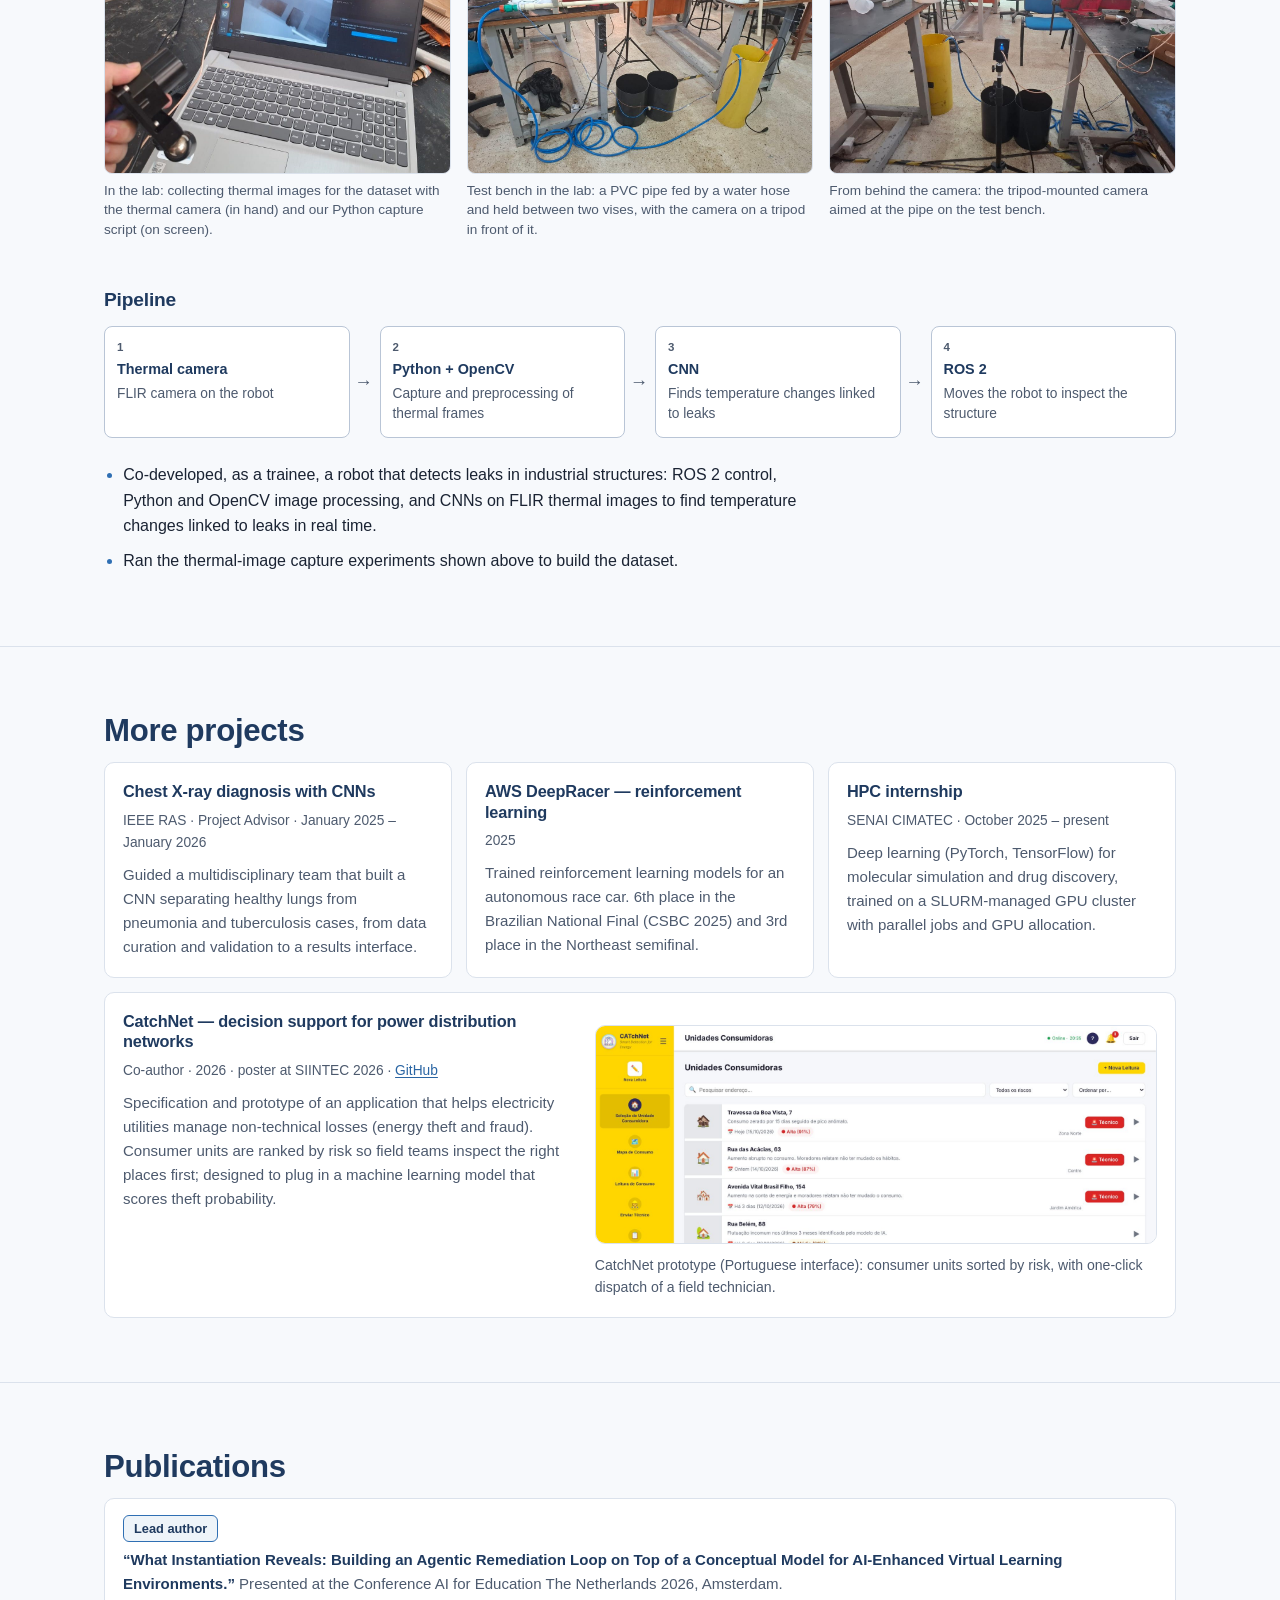
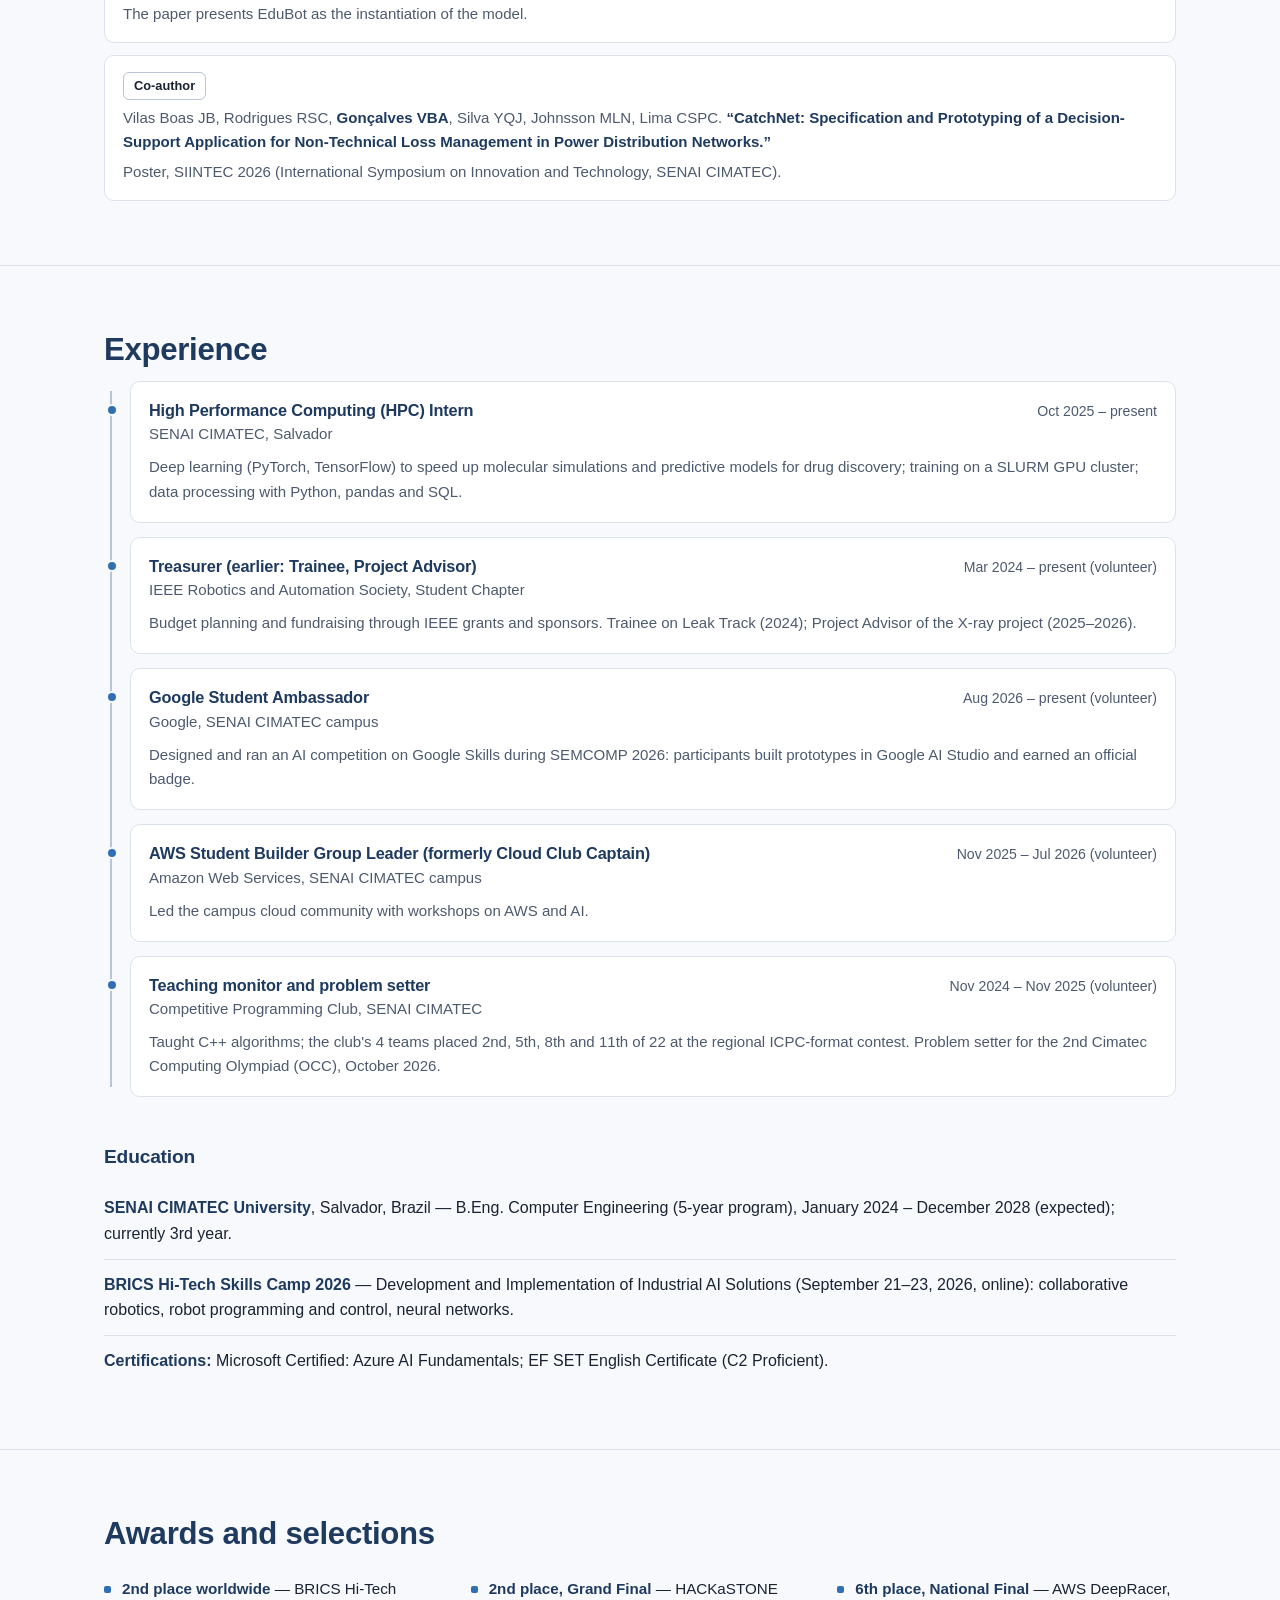
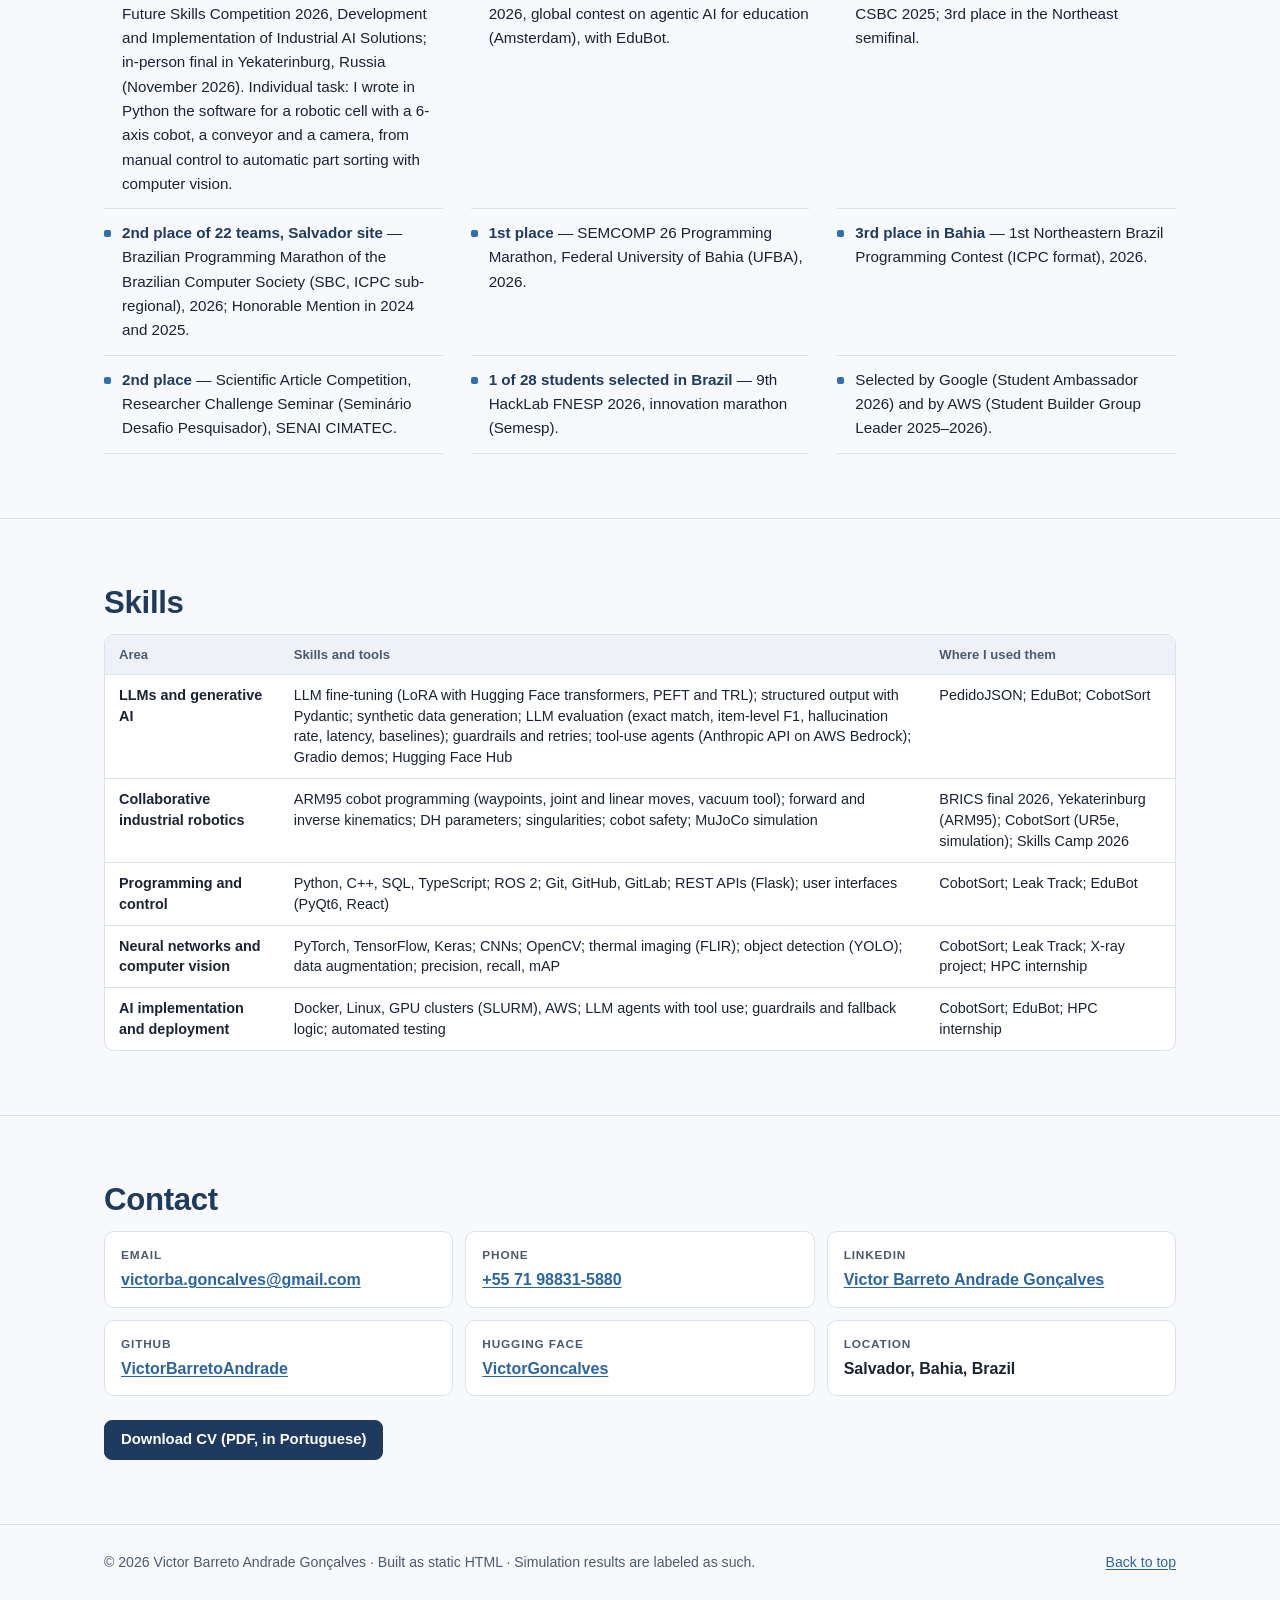
==== commit de6c0044: "feat: link the CobotSort detector and dataset on Hugging Face" ====
--- a/index.html
+++ b/index.html
@@ -239,6 +239,8 @@
       <li data-en="October 2026" data-pt="Outubro de 2026">October 2026</li>
       <li>Python, MuJoCo, YOLO11n, PyQt6</li>
       <li><a href="https://github.com/VictorBarretoAndrade/BRICS_CobotSort" target="_blank" rel="noopener">GitHub</a></li>
+      <li><a href="https://huggingface.co/VictorGoncalves/cobotsort-yolo11n-cubes" target="_blank" rel="noopener" data-en="Detector (Hugging Face)" data-pt="Detector (Hugging Face)">Detector (Hugging Face)</a></li>
+      <li><a href="https://huggingface.co/datasets/VictorGoncalves/cobotsort-synthetic-cubes" target="_blank" rel="noopener" data-en="Synthetic images" data-pt="Imagens sintéticas">Synthetic images</a></li>
     </ul>
 
     <div class="callout" role="note">
